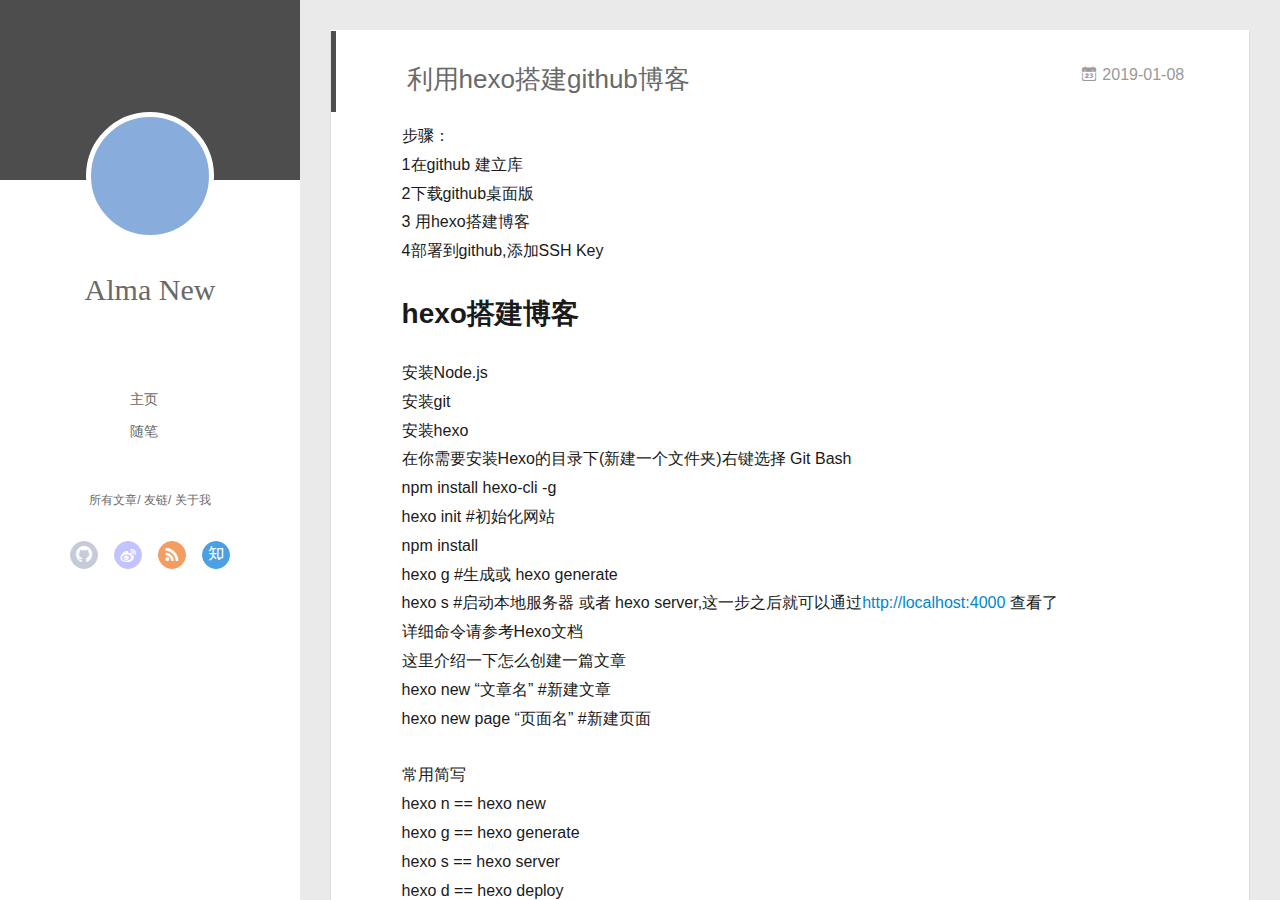
==== index.html @ 82e069ad "Site updated: 2019-01-08 21:30:39" ====
<!DOCTYPE html>
<html>
<head><meta name="generator" content="Hexo 3.8.0">
  <meta charset="utf-8">
  
  <meta name="renderer" content="webkit">
  <meta http-equiv="X-UA-Compatible" content="IE=edge">
  <link rel="dns-prefetch" href="http://yoursite.com">
  <title>Hexo</title>
  <meta name="viewport" content="width=device-width, initial-scale=1, maximum-scale=1">
  <meta property="og:type" content="website">
<meta property="og:title" content="Hexo">
<meta property="og:url" content="http://yoursite.com/index.html">
<meta property="og:site_name" content="Hexo">
<meta property="og:locale" content="default">
<meta name="twitter:card" content="summary">
<meta name="twitter:title" content="Hexo">
  
    <link rel="alternative" href="/atom.xml" title="Hexo" type="application/atom+xml">
  
  
    <link rel="icon" href="/favicon.png">
  
  <link rel="stylesheet" type="text/css" href="/./main.0cf68a.css">
  <style type="text/css">
  
    #container.show {
      background: linear-gradient(200deg,#a0cfe4,#e8c37e);
    }
  </style>
  

  

</head>
</html>
<body>
  <div id="container" q-class="show:isCtnShow">
    <canvas id="anm-canvas" class="anm-canvas"></canvas>
    <div class="left-col" q-class="show:isShow">
      
<div class="overlay" style="background: #4d4d4d"></div>
<div class="intrude-less">
	<header id="header" class="inner">
		<a href="/" class="profilepic">
			<img src="" class="js-avatar">
		</a>
		<hgroup>
		  <h1 class="header-author"><a href="/">Alma New</a></h1>
		</hgroup>
		

		<nav class="header-menu">
			<ul>
			
				<li><a href="/">主页</a></li>
	        
				<li><a href="/tags/随笔/">随笔</a></li>
	        
			</ul>
		</nav>
		<nav class="header-smart-menu">
    		
    			
    			<a q-on="click: openSlider(e, 'innerArchive')" href="javascript:void(0)">所有文章</a>
    			
            
    			
    			<a q-on="click: openSlider(e, 'friends')" href="javascript:void(0)">友链</a>
    			
            
    			
    			<a q-on="click: openSlider(e, 'aboutme')" href="javascript:void(0)">关于我</a>
    			
            
		</nav>
		<nav class="header-nav">
			<div class="social">
				
					<a class="github" target="_blank" href="#" title="github"><i class="icon-github"></i></a>
		        
					<a class="weibo" target="_blank" href="#" title="weibo"><i class="icon-weibo"></i></a>
		        
					<a class="rss" target="_blank" href="#" title="rss"><i class="icon-rss"></i></a>
		        
					<a class="zhihu" target="_blank" href="#" title="zhihu"><i class="icon-zhihu"></i></a>
		        
			</div>
		</nav>
	</header>		
</div>

    </div>
    <div class="mid-col" q-class="show:isShow,hide:isShow|isFalse">
      
<nav id="mobile-nav">
  	<div class="overlay js-overlay" style="background: #4d4d4d"></div>
	<div class="btnctn js-mobile-btnctn">
  		<div class="slider-trigger list" q-on="click: openSlider(e)"><i class="icon icon-sort"></i></div>
	</div>
	<div class="intrude-less">
		<header id="header" class="inner">
			<div class="profilepic">
				<img src="" class="js-avatar">
			</div>
			<hgroup>
			  <h1 class="header-author js-header-author">Alma New</h1>
			</hgroup>
			
			
			
				
			
				
			
			
			
			<nav class="header-nav">
				<div class="social">
					
						<a class="github" target="_blank" href="#" title="github"><i class="icon-github"></i></a>
			        
						<a class="weibo" target="_blank" href="#" title="weibo"><i class="icon-weibo"></i></a>
			        
						<a class="rss" target="_blank" href="#" title="rss"><i class="icon-rss"></i></a>
			        
						<a class="zhihu" target="_blank" href="#" title="zhihu"><i class="icon-zhihu"></i></a>
			        
				</div>
			</nav>

			<nav class="header-menu js-header-menu">
				<ul style="width: 50%">
				
				
					<li style="width: 50%"><a href="/">主页</a></li>
		        
					<li style="width: 50%"><a href="/tags/随笔/">随笔</a></li>
		        
				</ul>
			</nav>
		</header>				
	</div>
	<div class="mobile-mask" style="display:none" q-show="isShow"></div>
</nav>

      <div id="wrapper" class="body-wrap">
        <div class="menu-l">
          <div class="canvas-wrap">
            <canvas data-colors="#eaeaea" data-sectionHeight="100" data-contentId="js-content" id="myCanvas1" class="anm-canvas"></canvas>
          </div>
          <div id="js-content" class="content-ll">
            
  
    <article id="post-利用hexo搭建github博客" class="article article-type-post  article-index" itemscope="" itemprop="blogPost">
  <div class="article-inner">
    
      <header class="article-header">
        
  
    <h1 itemprop="name">
      <a class="article-title" href="/2019/01/08/利用hexo搭建github博客/">利用hexo搭建github博客</a>
    </h1>
  

        
        <a href="/2019/01/08/利用hexo搭建github博客/" class="archive-article-date">
  	<time datetime="2019-01-08T13:13:15.825Z" itemprop="datePublished"><i class="icon-calendar icon"></i>2019-01-08</time>
</a>
        
      </header>
    
    <div class="article-entry" itemprop="articleBody">
      
        <p>步骤：<br>1在github 建立库<br>2下载github桌面版<br>3 用hexo搭建博客<br>4部署到github,添加SSH Key</p>
<h1 id="hexo搭建博客"><a href="#hexo搭建博客" class="headerlink" title="hexo搭建博客"></a>hexo搭建博客</h1><p>安装Node.js<br>安装git<br>安装hexo<br>    在你需要安装Hexo的目录下(新建一个文件夹)右键选择 Git Bash<br>    npm install hexo-cli -g<br>     hexo init #初始化网站<br>     npm install<br>    hexo g #生成或 hexo generate<br>   hexo s #启动本地服务器 或者 hexo server,这一步之后就可以通过<a href="http://localhost:4000" target="_blank" rel="noopener">http://localhost:4000</a>  查看了<br>   详细命令请参考Hexo文档<br>   这里介绍一下怎么创建一篇文章<br>   hexo new “文章名” #新建文章<br>   hexo new page “页面名” #新建页面   </p>
<p>  常用简写<br>  hexo n == hexo new<br>  hexo g == hexo generate<br>  hexo s == hexo server<br>  hexo d == hexo deploy<br>  新建一篇文章后就可以预览了,在hexo new之后执行一次生成hexo g再执行hexo s启动本地服务器,如果之前还在hexo s 按Ctrl + C 结束.</p>
<h1 id="遇到的问题"><a href="#遇到的问题" class="headerlink" title="遇到的问题"></a>遇到的问题</h1><p>设置完毕，4000端口无法打开，查看PID也没有被占用，这里花了一部分时间去搞定：安装git的时候安装路径有中文名，卸载重新安装到无中文文件夹，重新执行hexo init 就OK了。</p>
<h1 id="参考资料"><a href="#参考资料" class="headerlink" title="参考资料"></a>参考资料</h1><p>1<a href="https://www.cnblogs.com/jackyroc/p/7681938.html" target="_blank" rel="noopener">我是如何利用Github Pages搭建起我的博客，细数一路的坑</a><br>2<a href="https://www.cnblogs.com/fengxiongZz/p/7707219.html" target="_blank" rel="noopener">使用Hexo+Github一步步搭建属于自己的博客（基础）</a><br>3<a href="https://blog.csdn.net/meimeilive/article/details/80076394" target="_blank" rel="noopener">Git /.ssh: No such file or directory</a></p>

      

      
    </div>
    <div class="article-info article-info-index">
      
      
      

      
        <p class="article-more-link">
          <a class="article-more-a" href="/2019/01/08/利用hexo搭建github博客/">展开全文 >></a>
        </p>
      

      
      <div class="clearfix"></div>
    </div>
  </div>
</article>

<aside class="wrap-side-operation">
    <div class="mod-side-operation">
        
        <div class="jump-container" id="js-jump-container" style="display:none;">
            <a href="javascript:void(0)" class="mod-side-operation__jump-to-top">
                <i class="icon-font icon-back"></i>
            </a>
            <div id="js-jump-plan-container" class="jump-plan-container" style="top: -11px;">
                <i class="icon-font icon-plane jump-plane"></i>
            </div>
        </div>
        
        
    </div>
</aside>




  
    <article id="post-hello-world" class="article article-type-post  article-index" itemscope="" itemprop="blogPost">
  <div class="article-inner">
    
      <header class="article-header">
        
  
    <h1 itemprop="name">
      <a class="article-title" href="/2019/01/06/hello-world/">Hello World</a>
    </h1>
  

        
        <a href="/2019/01/06/hello-world/" class="archive-article-date">
  	<time datetime="2019-01-05T18:03:07.087Z" itemprop="datePublished"><i class="icon-calendar icon"></i>2019-01-06</time>
</a>
        
      </header>
    
    <div class="article-entry" itemprop="articleBody">
      
        <p>Welcome to <a href="https://hexo.io/" target="_blank" rel="noopener">Hexo</a>! This is your very first post. Check <a href="https://hexo.io/docs/" target="_blank" rel="noopener">documentation</a> for more info. If you get any problems when using Hexo, you can find the answer in <a href="https://hexo.io/docs/troubleshooting.html" target="_blank" rel="noopener">troubleshooting</a> or you can ask me on <a href="https://github.com/hexojs/hexo/issues" target="_blank" rel="noopener">GitHub</a>.</p>
<h2 id="Quick-Start"><a href="#Quick-Start" class="headerlink" title="Quick Start"></a>Quick Start</h2><h3 id="Create-a-new-post"><a href="#Create-a-new-post" class="headerlink" title="Create a new post"></a>Create a new post</h3><figure class="highlight bash"><table><tr><td class="gutter"><pre><span class="line">1</span><br></pre></td><td class="code"><pre><span class="line">$ hexo new <span class="string">"My New Post"</span></span><br></pre></td></tr></table></figure>
<p>More info: <a href="https://hexo.io/docs/writing.html" target="_blank" rel="noopener">Writing</a></p>
<h3 id="Run-server"><a href="#Run-server" class="headerlink" title="Run server"></a>Run server</h3><figure class="highlight bash"><table><tr><td class="gutter"><pre><span class="line">1</span><br></pre></td><td class="code"><pre><span class="line">$ hexo server</span><br></pre></td></tr></table></figure>
<p>More info: <a href="https://hexo.io/docs/server.html" target="_blank" rel="noopener">Server</a></p>
<h3 id="Generate-static-files"><a href="#Generate-static-files" class="headerlink" title="Generate static files"></a>Generate static files</h3><figure class="highlight bash"><table><tr><td class="gutter"><pre><span class="line">1</span><br></pre></td><td class="code"><pre><span class="line">$ hexo generate</span><br></pre></td></tr></table></figure>
<p>More info: <a href="https://hexo.io/docs/generating.html" target="_blank" rel="noopener">Generating</a></p>
<h3 id="Deploy-to-remote-sites"><a href="#Deploy-to-remote-sites" class="headerlink" title="Deploy to remote sites"></a>Deploy to remote sites</h3><figure class="highlight bash"><table><tr><td class="gutter"><pre><span class="line">1</span><br></pre></td><td class="code"><pre><span class="line">$ hexo deploy</span><br></pre></td></tr></table></figure>
<p>More info: <a href="https://hexo.io/docs/deployment.html" target="_blank" rel="noopener">Deployment</a></p>

      

      
    </div>
    <div class="article-info article-info-index">
      
      
      

      
        <p class="article-more-link">
          <a class="article-more-a" href="/2019/01/06/hello-world/">展开全文 >></a>
        </p>
      

      
      <div class="clearfix"></div>
    </div>
  </div>
</article>

<aside class="wrap-side-operation">
    <div class="mod-side-operation">
        
        <div class="jump-container" id="js-jump-container" style="display:none;">
            <a href="javascript:void(0)" class="mod-side-operation__jump-to-top">
                <i class="icon-font icon-back"></i>
            </a>
            <div id="js-jump-plan-container" class="jump-plan-container" style="top: -11px;">
                <i class="icon-font icon-plane jump-plane"></i>
            </div>
        </div>
        
        
    </div>
</aside>




  
  


          </div>
        </div>
      </div>
      <footer id="footer">
  <div class="outer">
    <div id="footer-info">
    	<div class="footer-left">
    		&copy; 2019 Alma New
    	</div>
      	<div class="footer-right">
      		<a href="http://hexo.io/" target="_blank">Hexo</a>  Theme <a href="https://github.com/litten/hexo-theme-yilia" target="_blank">Yilia</a> by Litten
      	</div>
    </div>
  </div>
</footer>
    </div>
    <script>
	var yiliaConfig = {
		mathjax: false,
		isHome: true,
		isPost: false,
		isArchive: false,
		isTag: false,
		isCategory: false,
		open_in_new: false,
		toc_hide_index: true,
		root: "/",
		innerArchive: true,
		showTags: false
	}
</script>

<script>!function(t){function n(e){if(r[e])return r[e].exports;var i=r[e]={exports:{},id:e,loaded:!1};return t[e].call(i.exports,i,i.exports,n),i.loaded=!0,i.exports}var r={};n.m=t,n.c=r,n.p="./",n(0)}([function(t,n,r){r(195),t.exports=r(191)},function(t,n,r){var e=r(3),i=r(52),o=r(27),u=r(28),c=r(53),f="prototype",a=function(t,n,r){var s,l,h,v,p=t&a.F,d=t&a.G,y=t&a.S,g=t&a.P,b=t&a.B,m=d?e:y?e[n]||(e[n]={}):(e[n]||{})[f],x=d?i:i[n]||(i[n]={}),w=x[f]||(x[f]={});d&&(r=n);for(s in r)l=!p&&m&&void 0!==m[s],h=(l?m:r)[s],v=b&&l?c(h,e):g&&"function"==typeof h?c(Function.call,h):h,m&&u(m,s,h,t&a.U),x[s]!=h&&o(x,s,v),g&&w[s]!=h&&(w[s]=h)};e.core=i,a.F=1,a.G=2,a.S=4,a.P=8,a.B=16,a.W=32,a.U=64,a.R=128,t.exports=a},function(t,n,r){var e=r(6);t.exports=function(t){if(!e(t))throw TypeError(t+" is not an object!");return t}},function(t,n){var r=t.exports="undefined"!=typeof window&&window.Math==Math?window:"undefined"!=typeof self&&self.Math==Math?self:Function("return this")();"number"==typeof __g&&(__g=r)},function(t,n){t.exports=function(t){try{return!!t()}catch(t){return!0}}},function(t,n){var r=t.exports="undefined"!=typeof window&&window.Math==Math?window:"undefined"!=typeof self&&self.Math==Math?self:Function("return this")();"number"==typeof __g&&(__g=r)},function(t,n){t.exports=function(t){return"object"==typeof t?null!==t:"function"==typeof t}},function(t,n,r){var e=r(126)("wks"),i=r(76),o=r(3).Symbol,u="function"==typeof o;(t.exports=function(t){return e[t]||(e[t]=u&&o[t]||(u?o:i)("Symbol."+t))}).store=e},function(t,n){var r={}.hasOwnProperty;t.exports=function(t,n){return r.call(t,n)}},function(t,n,r){var e=r(94),i=r(33);t.exports=function(t){return e(i(t))}},function(t,n,r){t.exports=!r(4)(function(){return 7!=Object.defineProperty({},"a",{get:function(){return 7}}).a})},function(t,n,r){var e=r(2),i=r(167),o=r(50),u=Object.defineProperty;n.f=r(10)?Object.defineProperty:function(t,n,r){if(e(t),n=o(n,!0),e(r),i)try{return u(t,n,r)}catch(t){}if("get"in r||"set"in r)throw TypeError("Accessors not supported!");return"value"in r&&(t[n]=r.value),t}},function(t,n,r){t.exports=!r(18)(function(){return 7!=Object.defineProperty({},"a",{get:function(){return 7}}).a})},function(t,n,r){var e=r(14),i=r(22);t.exports=r(12)?function(t,n,r){return e.f(t,n,i(1,r))}:function(t,n,r){return t[n]=r,t}},function(t,n,r){var e=r(20),i=r(58),o=r(42),u=Object.defineProperty;n.f=r(12)?Object.defineProperty:function(t,n,r){if(e(t),n=o(n,!0),e(r),i)try{return u(t,n,r)}catch(t){}if("get"in r||"set"in r)throw TypeError("Accessors not supported!");return"value"in r&&(t[n]=r.value),t}},function(t,n,r){var e=r(40)("wks"),i=r(23),o=r(5).Symbol,u="function"==typeof o;(t.exports=function(t){return e[t]||(e[t]=u&&o[t]||(u?o:i)("Symbol."+t))}).store=e},function(t,n,r){var e=r(67),i=Math.min;t.exports=function(t){return t>0?i(e(t),9007199254740991):0}},function(t,n,r){var e=r(46);t.exports=function(t){return Object(e(t))}},function(t,n){t.exports=function(t){try{return!!t()}catch(t){return!0}}},function(t,n,r){var e=r(63),i=r(34);t.exports=Object.keys||function(t){return e(t,i)}},function(t,n,r){var e=r(21);t.exports=function(t){if(!e(t))throw TypeError(t+" is not an object!");return t}},function(t,n){t.exports=function(t){return"object"==typeof t?null!==t:"function"==typeof t}},function(t,n){t.exports=function(t,n){return{enumerable:!(1&t),configurable:!(2&t),writable:!(4&t),value:n}}},function(t,n){var r=0,e=Math.random();t.exports=function(t){return"Symbol(".concat(void 0===t?"":t,")_",(++r+e).toString(36))}},function(t,n){var r={}.hasOwnProperty;t.exports=function(t,n){return r.call(t,n)}},function(t,n){var r=t.exports={version:"2.4.0"};"number"==typeof __e&&(__e=r)},function(t,n){t.exports=function(t){if("function"!=typeof t)throw TypeError(t+" is not a function!");return t}},function(t,n,r){var e=r(11),i=r(66);t.exports=r(10)?function(t,n,r){return e.f(t,n,i(1,r))}:function(t,n,r){return t[n]=r,t}},function(t,n,r){var e=r(3),i=r(27),o=r(24),u=r(76)("src"),c="toString",f=Function[c],a=(""+f).split(c);r(52).inspectSource=function(t){return f.call(t)},(t.exports=function(t,n,r,c){var f="function"==typeof r;f&&(o(r,"name")||i(r,"name",n)),t[n]!==r&&(f&&(o(r,u)||i(r,u,t[n]?""+t[n]:a.join(String(n)))),t===e?t[n]=r:c?t[n]?t[n]=r:i(t,n,r):(delete t[n],i(t,n,r)))})(Function.prototype,c,function(){return"function"==typeof this&&this[u]||f.call(this)})},function(t,n,r){var e=r(1),i=r(4),o=r(46),u=function(t,n,r,e){var i=String(o(t)),u="<"+n;return""!==r&&(u+=" "+r+'="'+String(e).replace(/"/g,"&quot;")+'"'),u+">"+i+"</"+n+">"};t.exports=function(t,n){var r={};r[t]=n(u),e(e.P+e.F*i(function(){var n=""[t]('"');return n!==n.toLowerCase()||n.split('"').length>3}),"String",r)}},function(t,n,r){var e=r(115),i=r(46);t.exports=function(t){return e(i(t))}},function(t,n,r){var e=r(116),i=r(66),o=r(30),u=r(50),c=r(24),f=r(167),a=Object.getOwnPropertyDescriptor;n.f=r(10)?a:function(t,n){if(t=o(t),n=u(n,!0),f)try{return a(t,n)}catch(t){}if(c(t,n))return i(!e.f.call(t,n),t[n])}},function(t,n,r){var e=r(24),i=r(17),o=r(145)("IE_PROTO"),u=Object.prototype;t.exports=Object.getPrototypeOf||function(t){return t=i(t),e(t,o)?t[o]:"function"==typeof t.constructor&&t instanceof t.constructor?t.constructor.prototype:t instanceof Object?u:null}},function(t,n){t.exports=function(t){if(void 0==t)throw TypeError("Can't call method on  "+t);return t}},function(t,n){t.exports="constructor,hasOwnProperty,isPrototypeOf,propertyIsEnumerable,toLocaleString,toString,valueOf".split(",")},function(t,n){t.exports={}},function(t,n){t.exports=!0},function(t,n){n.f={}.propertyIsEnumerable},function(t,n,r){var e=r(14).f,i=r(8),o=r(15)("toStringTag");t.exports=function(t,n,r){t&&!i(t=r?t:t.prototype,o)&&e(t,o,{configurable:!0,value:n})}},function(t,n,r){var e=r(40)("keys"),i=r(23);t.exports=function(t){return e[t]||(e[t]=i(t))}},function(t,n,r){var e=r(5),i="__core-js_shared__",o=e[i]||(e[i]={});t.exports=function(t){return o[t]||(o[t]={})}},function(t,n){var r=Math.ceil,e=Math.floor;t.exports=function(t){return isNaN(t=+t)?0:(t>0?e:r)(t)}},function(t,n,r){var e=r(21);t.exports=function(t,n){if(!e(t))return t;var r,i;if(n&&"function"==typeof(r=t.toString)&&!e(i=r.call(t)))return i;if("function"==typeof(r=t.valueOf)&&!e(i=r.call(t)))return i;if(!n&&"function"==typeof(r=t.toString)&&!e(i=r.call(t)))return i;throw TypeError("Can't convert object to primitive value")}},function(t,n,r){var e=r(5),i=r(25),o=r(36),u=r(44),c=r(14).f;t.exports=function(t){var n=i.Symbol||(i.Symbol=o?{}:e.Symbol||{});"_"==t.charAt(0)||t in n||c(n,t,{value:u.f(t)})}},function(t,n,r){n.f=r(15)},function(t,n){var r={}.toString;t.exports=function(t){return r.call(t).slice(8,-1)}},function(t,n){t.exports=function(t){if(void 0==t)throw TypeError("Can't call method on  "+t);return t}},function(t,n,r){var e=r(4);t.exports=function(t,n){return!!t&&e(function(){n?t.call(null,function(){},1):t.call(null)})}},function(t,n,r){var e=r(53),i=r(115),o=r(17),u=r(16),c=r(203);t.exports=function(t,n){var r=1==t,f=2==t,a=3==t,s=4==t,l=6==t,h=5==t||l,v=n||c;return function(n,c,p){for(var d,y,g=o(n),b=i(g),m=e(c,p,3),x=u(b.length),w=0,S=r?v(n,x):f?v(n,0):void 0;x>w;w++)if((h||w in b)&&(d=b[w],y=m(d,w,g),t))if(r)S[w]=y;else if(y)switch(t){case 3:return!0;case 5:return d;case 6:return w;case 2:S.push(d)}else if(s)return!1;return l?-1:a||s?s:S}}},function(t,n,r){var e=r(1),i=r(52),o=r(4);t.exports=function(t,n){var r=(i.Object||{})[t]||Object[t],u={};u[t]=n(r),e(e.S+e.F*o(function(){r(1)}),"Object",u)}},function(t,n,r){var e=r(6);t.exports=function(t,n){if(!e(t))return t;var r,i;if(n&&"function"==typeof(r=t.toString)&&!e(i=r.call(t)))return i;if("function"==typeof(r=t.valueOf)&&!e(i=r.call(t)))return i;if(!n&&"function"==typeof(r=t.toString)&&!e(i=r.call(t)))return i;throw TypeError("Can't convert object to primitive value")}},function(t,n,r){var e=r(5),i=r(25),o=r(91),u=r(13),c="prototype",f=function(t,n,r){var a,s,l,h=t&f.F,v=t&f.G,p=t&f.S,d=t&f.P,y=t&f.B,g=t&f.W,b=v?i:i[n]||(i[n]={}),m=b[c],x=v?e:p?e[n]:(e[n]||{})[c];v&&(r=n);for(a in r)(s=!h&&x&&void 0!==x[a])&&a in b||(l=s?x[a]:r[a],b[a]=v&&"function"!=typeof x[a]?r[a]:y&&s?o(l,e):g&&x[a]==l?function(t){var n=function(n,r,e){if(this instanceof t){switch(arguments.length){case 0:return new t;case 1:return new t(n);case 2:return new t(n,r)}return new t(n,r,e)}return t.apply(this,arguments)};return n[c]=t[c],n}(l):d&&"function"==typeof l?o(Function.call,l):l,d&&((b.virtual||(b.virtual={}))[a]=l,t&f.R&&m&&!m[a]&&u(m,a,l)))};f.F=1,f.G=2,f.S=4,f.P=8,f.B=16,f.W=32,f.U=64,f.R=128,t.exports=f},function(t,n){var r=t.exports={version:"2.4.0"};"number"==typeof __e&&(__e=r)},function(t,n,r){var e=r(26);t.exports=function(t,n,r){if(e(t),void 0===n)return t;switch(r){case 1:return function(r){return t.call(n,r)};case 2:return function(r,e){return t.call(n,r,e)};case 3:return function(r,e,i){return t.call(n,r,e,i)}}return function(){return t.apply(n,arguments)}}},function(t,n,r){var e=r(183),i=r(1),o=r(126)("metadata"),u=o.store||(o.store=new(r(186))),c=function(t,n,r){var i=u.get(t);if(!i){if(!r)return;u.set(t,i=new e)}var o=i.get(n);if(!o){if(!r)return;i.set(n,o=new e)}return o},f=function(t,n,r){var e=c(n,r,!1);return void 0!==e&&e.has(t)},a=function(t,n,r){var e=c(n,r,!1);return void 0===e?void 0:e.get(t)},s=function(t,n,r,e){c(r,e,!0).set(t,n)},l=function(t,n){var r=c(t,n,!1),e=[];return r&&r.forEach(function(t,n){e.push(n)}),e},h=function(t){return void 0===t||"symbol"==typeof t?t:String(t)},v=function(t){i(i.S,"Reflect",t)};t.exports={store:u,map:c,has:f,get:a,set:s,keys:l,key:h,exp:v}},function(t,n,r){"use strict";if(r(10)){var e=r(69),i=r(3),o=r(4),u=r(1),c=r(127),f=r(152),a=r(53),s=r(68),l=r(66),h=r(27),v=r(73),p=r(67),d=r(16),y=r(75),g=r(50),b=r(24),m=r(180),x=r(114),w=r(6),S=r(17),_=r(137),O=r(70),E=r(32),P=r(71).f,j=r(154),F=r(76),M=r(7),A=r(48),N=r(117),T=r(146),I=r(155),k=r(80),L=r(123),R=r(74),C=r(130),D=r(160),U=r(11),W=r(31),G=U.f,B=W.f,V=i.RangeError,z=i.TypeError,q=i.Uint8Array,K="ArrayBuffer",J="Shared"+K,Y="BYTES_PER_ELEMENT",H="prototype",$=Array[H],X=f.ArrayBuffer,Q=f.DataView,Z=A(0),tt=A(2),nt=A(3),rt=A(4),et=A(5),it=A(6),ot=N(!0),ut=N(!1),ct=I.values,ft=I.keys,at=I.entries,st=$.lastIndexOf,lt=$.reduce,ht=$.reduceRight,vt=$.join,pt=$.sort,dt=$.slice,yt=$.toString,gt=$.toLocaleString,bt=M("iterator"),mt=M("toStringTag"),xt=F("typed_constructor"),wt=F("def_constructor"),St=c.CONSTR,_t=c.TYPED,Ot=c.VIEW,Et="Wrong length!",Pt=A(1,function(t,n){return Tt(T(t,t[wt]),n)}),jt=o(function(){return 1===new q(new Uint16Array([1]).buffer)[0]}),Ft=!!q&&!!q[H].set&&o(function(){new q(1).set({})}),Mt=function(t,n){if(void 0===t)throw z(Et);var r=+t,e=d(t);if(n&&!m(r,e))throw V(Et);return e},At=function(t,n){var r=p(t);if(r<0||r%n)throw V("Wrong offset!");return r},Nt=function(t){if(w(t)&&_t in t)return t;throw z(t+" is not a typed array!")},Tt=function(t,n){if(!(w(t)&&xt in t))throw z("It is not a typed array constructor!");return new t(n)},It=function(t,n){return kt(T(t,t[wt]),n)},kt=function(t,n){for(var r=0,e=n.length,i=Tt(t,e);e>r;)i[r]=n[r++];return i},Lt=function(t,n,r){G(t,n,{get:function(){return this._d[r]}})},Rt=function(t){var n,r,e,i,o,u,c=S(t),f=arguments.length,s=f>1?arguments[1]:void 0,l=void 0!==s,h=j(c);if(void 0!=h&&!_(h)){for(u=h.call(c),e=[],n=0;!(o=u.next()).done;n++)e.push(o.value);c=e}for(l&&f>2&&(s=a(s,arguments[2],2)),n=0,r=d(c.length),i=Tt(this,r);r>n;n++)i[n]=l?s(c[n],n):c[n];return i},Ct=function(){for(var t=0,n=arguments.length,r=Tt(this,n);n>t;)r[t]=arguments[t++];return r},Dt=!!q&&o(function(){gt.call(new q(1))}),Ut=function(){return gt.apply(Dt?dt.call(Nt(this)):Nt(this),arguments)},Wt={copyWithin:function(t,n){return D.call(Nt(this),t,n,arguments.length>2?arguments[2]:void 0)},every:function(t){return rt(Nt(this),t,arguments.length>1?arguments[1]:void 0)},fill:function(t){return C.apply(Nt(this),arguments)},filter:function(t){return It(this,tt(Nt(this),t,arguments.length>1?arguments[1]:void 0))},find:function(t){return et(Nt(this),t,arguments.length>1?arguments[1]:void 0)},findIndex:function(t){return it(Nt(this),t,arguments.length>1?arguments[1]:void 0)},forEach:function(t){Z(Nt(this),t,arguments.length>1?arguments[1]:void 0)},indexOf:function(t){return ut(Nt(this),t,arguments.length>1?arguments[1]:void 0)},includes:function(t){return ot(Nt(this),t,arguments.length>1?arguments[1]:void 0)},join:function(t){return vt.apply(Nt(this),arguments)},lastIndexOf:function(t){return st.apply(Nt(this),arguments)},map:function(t){return Pt(Nt(this),t,arguments.length>1?arguments[1]:void 0)},reduce:function(t){return lt.apply(Nt(this),arguments)},reduceRight:function(t){return ht.apply(Nt(this),arguments)},reverse:function(){for(var t,n=this,r=Nt(n).length,e=Math.floor(r/2),i=0;i<e;)t=n[i],n[i++]=n[--r],n[r]=t;return n},some:function(t){return nt(Nt(this),t,arguments.length>1?arguments[1]:void 0)},sort:function(t){return pt.call(Nt(this),t)},subarray:function(t,n){var r=Nt(this),e=r.length,i=y(t,e);return new(T(r,r[wt]))(r.buffer,r.byteOffset+i*r.BYTES_PER_ELEMENT,d((void 0===n?e:y(n,e))-i))}},Gt=function(t,n){return It(this,dt.call(Nt(this),t,n))},Bt=function(t){Nt(this);var n=At(arguments[1],1),r=this.length,e=S(t),i=d(e.length),o=0;if(i+n>r)throw V(Et);for(;o<i;)this[n+o]=e[o++]},Vt={entries:function(){return at.call(Nt(this))},keys:function(){return ft.call(Nt(this))},values:function(){return ct.call(Nt(this))}},zt=function(t,n){return w(t)&&t[_t]&&"symbol"!=typeof n&&n in t&&String(+n)==String(n)},qt=function(t,n){return zt(t,n=g(n,!0))?l(2,t[n]):B(t,n)},Kt=function(t,n,r){return!(zt(t,n=g(n,!0))&&w(r)&&b(r,"value"))||b(r,"get")||b(r,"set")||r.configurable||b(r,"writable")&&!r.writable||b(r,"enumerable")&&!r.enumerable?G(t,n,r):(t[n]=r.value,t)};St||(W.f=qt,U.f=Kt),u(u.S+u.F*!St,"Object",{getOwnPropertyDescriptor:qt,defineProperty:Kt}),o(function(){yt.call({})})&&(yt=gt=function(){return vt.call(this)});var Jt=v({},Wt);v(Jt,Vt),h(Jt,bt,Vt.values),v(Jt,{slice:Gt,set:Bt,constructor:function(){},toString:yt,toLocaleString:Ut}),Lt(Jt,"buffer","b"),Lt(Jt,"byteOffset","o"),Lt(Jt,"byteLength","l"),Lt(Jt,"length","e"),G(Jt,mt,{get:function(){return this[_t]}}),t.exports=function(t,n,r,f){f=!!f;var a=t+(f?"Clamped":"")+"Array",l="Uint8Array"!=a,v="get"+t,p="set"+t,y=i[a],g=y||{},b=y&&E(y),m=!y||!c.ABV,S={},_=y&&y[H],j=function(t,r){var e=t._d;return e.v[v](r*n+e.o,jt)},F=function(t,r,e){var i=t._d;f&&(e=(e=Math.round(e))<0?0:e>255?255:255&e),i.v[p](r*n+i.o,e,jt)},M=function(t,n){G(t,n,{get:function(){return j(this,n)},set:function(t){return F(this,n,t)},enumerable:!0})};m?(y=r(function(t,r,e,i){s(t,y,a,"_d");var o,u,c,f,l=0,v=0;if(w(r)){if(!(r instanceof X||(f=x(r))==K||f==J))return _t in r?kt(y,r):Rt.call(y,r);o=r,v=At(e,n);var p=r.byteLength;if(void 0===i){if(p%n)throw V(Et);if((u=p-v)<0)throw V(Et)}else if((u=d(i)*n)+v>p)throw V(Et);c=u/n}else c=Mt(r,!0),u=c*n,o=new X(u);for(h(t,"_d",{b:o,o:v,l:u,e:c,v:new Q(o)});l<c;)M(t,l++)}),_=y[H]=O(Jt),h(_,"constructor",y)):L(function(t){new y(null),new y(t)},!0)||(y=r(function(t,r,e,i){s(t,y,a);var o;return w(r)?r instanceof X||(o=x(r))==K||o==J?void 0!==i?new g(r,At(e,n),i):void 0!==e?new g(r,At(e,n)):new g(r):_t in r?kt(y,r):Rt.call(y,r):new g(Mt(r,l))}),Z(b!==Function.prototype?P(g).concat(P(b)):P(g),function(t){t in y||h(y,t,g[t])}),y[H]=_,e||(_.constructor=y));var A=_[bt],N=!!A&&("values"==A.name||void 0==A.name),T=Vt.values;h(y,xt,!0),h(_,_t,a),h(_,Ot,!0),h(_,wt,y),(f?new y(1)[mt]==a:mt in _)||G(_,mt,{get:function(){return a}}),S[a]=y,u(u.G+u.W+u.F*(y!=g),S),u(u.S,a,{BYTES_PER_ELEMENT:n,from:Rt,of:Ct}),Y in _||h(_,Y,n),u(u.P,a,Wt),R(a),u(u.P+u.F*Ft,a,{set:Bt}),u(u.P+u.F*!N,a,Vt),u(u.P+u.F*(_.toString!=yt),a,{toString:yt}),u(u.P+u.F*o(function(){new y(1).slice()}),a,{slice:Gt}),u(u.P+u.F*(o(function(){return[1,2].toLocaleString()!=new y([1,2]).toLocaleString()})||!o(function(){_.toLocaleString.call([1,2])})),a,{toLocaleString:Ut}),k[a]=N?A:T,e||N||h(_,bt,T)}}else t.exports=function(){}},function(t,n){var r={}.toString;t.exports=function(t){return r.call(t).slice(8,-1)}},function(t,n,r){var e=r(21),i=r(5).document,o=e(i)&&e(i.createElement);t.exports=function(t){return o?i.createElement(t):{}}},function(t,n,r){t.exports=!r(12)&&!r(18)(function(){return 7!=Object.defineProperty(r(57)("div"),"a",{get:function(){return 7}}).a})},function(t,n,r){"use strict";var e=r(36),i=r(51),o=r(64),u=r(13),c=r(8),f=r(35),a=r(96),s=r(38),l=r(103),h=r(15)("iterator"),v=!([].keys&&"next"in[].keys()),p="keys",d="values",y=function(){return this};t.exports=function(t,n,r,g,b,m,x){a(r,n,g);var w,S,_,O=function(t){if(!v&&t in F)return F[t];switch(t){case p:case d:return function(){return new r(this,t)}}return function(){return new r(this,t)}},E=n+" Iterator",P=b==d,j=!1,F=t.prototype,M=F[h]||F["@@iterator"]||b&&F[b],A=M||O(b),N=b?P?O("entries"):A:void 0,T="Array"==n?F.entries||M:M;if(T&&(_=l(T.call(new t)))!==Object.prototype&&(s(_,E,!0),e||c(_,h)||u(_,h,y)),P&&M&&M.name!==d&&(j=!0,A=function(){return M.call(this)}),e&&!x||!v&&!j&&F[h]||u(F,h,A),f[n]=A,f[E]=y,b)if(w={values:P?A:O(d),keys:m?A:O(p),entries:N},x)for(S in w)S in F||o(F,S,w[S]);else i(i.P+i.F*(v||j),n,w);return w}},function(t,n,r){var e=r(20),i=r(100),o=r(34),u=r(39)("IE_PROTO"),c=function(){},f="prototype",a=function(){var t,n=r(57)("iframe"),e=o.length;for(n.style.display="none",r(93).appendChild(n),n.src="javascript:",t=n.contentWindow.document,t.open(),t.write("<script>document.F=Object<\/script>"),t.close(),a=t.F;e--;)delete a[f][o[e]];return a()};t.exports=Object.create||function(t,n){var r;return null!==t?(c[f]=e(t),r=new c,c[f]=null,r[u]=t):r=a(),void 0===n?r:i(r,n)}},function(t,n,r){var e=r(63),i=r(34).concat("length","prototype");n.f=Object.getOwnPropertyNames||function(t){return e(t,i)}},function(t,n){n.f=Object.getOwnPropertySymbols},function(t,n,r){var e=r(8),i=r(9),o=r(90)(!1),u=r(39)("IE_PROTO");t.exports=function(t,n){var r,c=i(t),f=0,a=[];for(r in c)r!=u&&e(c,r)&&a.push(r);for(;n.length>f;)e(c,r=n[f++])&&(~o(a,r)||a.push(r));return a}},function(t,n,r){t.exports=r(13)},function(t,n,r){var e=r(76)("meta"),i=r(6),o=r(24),u=r(11).f,c=0,f=Object.isExtensible||function(){return!0},a=!r(4)(function(){return f(Object.preventExtensions({}))}),s=function(t){u(t,e,{value:{i:"O"+ ++c,w:{}}})},l=function(t,n){if(!i(t))return"symbol"==typeof t?t:("string"==typeof t?"S":"P")+t;if(!o(t,e)){if(!f(t))return"F";if(!n)return"E";s(t)}return t[e].i},h=function(t,n){if(!o(t,e)){if(!f(t))return!0;if(!n)return!1;s(t)}return t[e].w},v=function(t){return a&&p.NEED&&f(t)&&!o(t,e)&&s(t),t},p=t.exports={KEY:e,NEED:!1,fastKey:l,getWeak:h,onFreeze:v}},function(t,n){t.exports=function(t,n){return{enumerable:!(1&t),configurable:!(2&t),writable:!(4&t),value:n}}},function(t,n){var r=Math.ceil,e=Math.floor;t.exports=function(t){return isNaN(t=+t)?0:(t>0?e:r)(t)}},function(t,n){t.exports=function(t,n,r,e){if(!(t instanceof n)||void 0!==e&&e in t)throw TypeError(r+": incorrect invocation!");return t}},function(t,n){t.exports=!1},function(t,n,r){var e=r(2),i=r(173),o=r(133),u=r(145)("IE_PROTO"),c=function(){},f="prototype",a=function(){var t,n=r(132)("iframe"),e=o.length;for(n.style.display="none",r(135).appendChild(n),n.src="javascript:",t=n.contentWindow.document,t.open(),t.write("<script>document.F=Object<\/script>"),t.close(),a=t.F;e--;)delete a[f][o[e]];return a()};t.exports=Object.create||function(t,n){var r;return null!==t?(c[f]=e(t),r=new c,c[f]=null,r[u]=t):r=a(),void 0===n?r:i(r,n)}},function(t,n,r){var e=r(175),i=r(133).concat("length","prototype");n.f=Object.getOwnPropertyNames||function(t){return e(t,i)}},function(t,n,r){var e=r(175),i=r(133);t.exports=Object.keys||function(t){return e(t,i)}},function(t,n,r){var e=r(28);t.exports=function(t,n,r){for(var i in n)e(t,i,n[i],r);return t}},function(t,n,r){"use strict";var e=r(3),i=r(11),o=r(10),u=r(7)("species");t.exports=function(t){var n=e[t];o&&n&&!n[u]&&i.f(n,u,{configurable:!0,get:function(){return this}})}},function(t,n,r){var e=r(67),i=Math.max,o=Math.min;t.exports=function(t,n){return t=e(t),t<0?i(t+n,0):o(t,n)}},function(t,n){var r=0,e=Math.random();t.exports=function(t){return"Symbol(".concat(void 0===t?"":t,")_",(++r+e).toString(36))}},function(t,n,r){var e=r(33);t.exports=function(t){return Object(e(t))}},function(t,n,r){var e=r(7)("unscopables"),i=Array.prototype;void 0==i[e]&&r(27)(i,e,{}),t.exports=function(t){i[e][t]=!0}},function(t,n,r){var e=r(53),i=r(169),o=r(137),u=r(2),c=r(16),f=r(154),a={},s={},n=t.exports=function(t,n,r,l,h){var v,p,d,y,g=h?function(){return t}:f(t),b=e(r,l,n?2:1),m=0;if("function"!=typeof g)throw TypeError(t+" is not iterable!");if(o(g)){for(v=c(t.length);v>m;m++)if((y=n?b(u(p=t[m])[0],p[1]):b(t[m]))===a||y===s)return y}else for(d=g.call(t);!(p=d.next()).done;)if((y=i(d,b,p.value,n))===a||y===s)return y};n.BREAK=a,n.RETURN=s},function(t,n){t.exports={}},function(t,n,r){var e=r(11).f,i=r(24),o=r(7)("toStringTag");t.exports=function(t,n,r){t&&!i(t=r?t:t.prototype,o)&&e(t,o,{configurable:!0,value:n})}},function(t,n,r){var e=r(1),i=r(46),o=r(4),u=r(150),c="["+u+"]",f="​",a=RegExp("^"+c+c+"*"),s=RegExp(c+c+"*$"),l=function(t,n,r){var i={},c=o(function(){return!!u[t]()||f[t]()!=f}),a=i[t]=c?n(h):u[t];r&&(i[r]=a),e(e.P+e.F*c,"String",i)},h=l.trim=function(t,n){return t=String(i(t)),1&n&&(t=t.replace(a,"")),2&n&&(t=t.replace(s,"")),t};t.exports=l},function(t,n,r){t.exports={default:r(86),__esModule:!0}},function(t,n,r){t.exports={default:r(87),__esModule:!0}},function(t,n,r){"use strict";function e(t){return t&&t.__esModule?t:{default:t}}n.__esModule=!0;var i=r(84),o=e(i),u=r(83),c=e(u),f="function"==typeof c.default&&"symbol"==typeof o.default?function(t){return typeof t}:function(t){return t&&"function"==typeof c.default&&t.constructor===c.default&&t!==c.default.prototype?"symbol":typeof t};n.default="function"==typeof c.default&&"symbol"===f(o.default)?function(t){return void 0===t?"undefined":f(t)}:function(t){return t&&"function"==typeof c.default&&t.constructor===c.default&&t!==c.default.prototype?"symbol":void 0===t?"undefined":f(t)}},function(t,n,r){r(110),r(108),r(111),r(112),t.exports=r(25).Symbol},function(t,n,r){r(109),r(113),t.exports=r(44).f("iterator")},function(t,n){t.exports=function(t){if("function"!=typeof t)throw TypeError(t+" is not a function!");return t}},function(t,n){t.exports=function(){}},function(t,n,r){var e=r(9),i=r(106),o=r(105);t.exports=function(t){return function(n,r,u){var c,f=e(n),a=i(f.length),s=o(u,a);if(t&&r!=r){for(;a>s;)if((c=f[s++])!=c)return!0}else for(;a>s;s++)if((t||s in f)&&f[s]===r)return t||s||0;return!t&&-1}}},function(t,n,r){var e=r(88);t.exports=function(t,n,r){if(e(t),void 0===n)return t;switch(r){case 1:return function(r){return t.call(n,r)};case 2:return function(r,e){return t.call(n,r,e)};case 3:return function(r,e,i){return t.call(n,r,e,i)}}return function(){return t.apply(n,arguments)}}},function(t,n,r){var e=r(19),i=r(62),o=r(37);t.exports=function(t){var n=e(t),r=i.f;if(r)for(var u,c=r(t),f=o.f,a=0;c.length>a;)f.call(t,u=c[a++])&&n.push(u);return n}},function(t,n,r){t.exports=r(5).document&&document.documentElement},function(t,n,r){var e=r(56);t.exports=Object("z").propertyIsEnumerable(0)?Object:function(t){return"String"==e(t)?t.split(""):Object(t)}},function(t,n,r){var e=r(56);t.exports=Array.isArray||function(t){return"Array"==e(t)}},function(t,n,r){"use strict";var e=r(60),i=r(22),o=r(38),u={};r(13)(u,r(15)("iterator"),function(){return this}),t.exports=function(t,n,r){t.prototype=e(u,{next:i(1,r)}),o(t,n+" Iterator")}},function(t,n){t.exports=function(t,n){return{value:n,done:!!t}}},function(t,n,r){var e=r(19),i=r(9);t.exports=function(t,n){for(var r,o=i(t),u=e(o),c=u.length,f=0;c>f;)if(o[r=u[f++]]===n)return r}},function(t,n,r){var e=r(23)("meta"),i=r(21),o=r(8),u=r(14).f,c=0,f=Object.isExtensible||function(){return!0},a=!r(18)(function(){return f(Object.preventExtensions({}))}),s=function(t){u(t,e,{value:{i:"O"+ ++c,w:{}}})},l=function(t,n){if(!i(t))return"symbol"==typeof t?t:("string"==typeof t?"S":"P")+t;if(!o(t,e)){if(!f(t))return"F";if(!n)return"E";s(t)}return t[e].i},h=function(t,n){if(!o(t,e)){if(!f(t))return!0;if(!n)return!1;s(t)}return t[e].w},v=function(t){return a&&p.NEED&&f(t)&&!o(t,e)&&s(t),t},p=t.exports={KEY:e,NEED:!1,fastKey:l,getWeak:h,onFreeze:v}},function(t,n,r){var e=r(14),i=r(20),o=r(19);t.exports=r(12)?Object.defineProperties:function(t,n){i(t);for(var r,u=o(n),c=u.length,f=0;c>f;)e.f(t,r=u[f++],n[r]);return t}},function(t,n,r){var e=r(37),i=r(22),o=r(9),u=r(42),c=r(8),f=r(58),a=Object.getOwnPropertyDescriptor;n.f=r(12)?a:function(t,n){if(t=o(t),n=u(n,!0),f)try{return a(t,n)}catch(t){}if(c(t,n))return i(!e.f.call(t,n),t[n])}},function(t,n,r){var e=r(9),i=r(61).f,o={}.toString,u="object"==typeof window&&window&&Object.getOwnPropertyNames?Object.getOwnPropertyNames(window):[],c=function(t){try{return i(t)}catch(t){return u.slice()}};t.exports.f=function(t){return u&&"[object Window]"==o.call(t)?c(t):i(e(t))}},function(t,n,r){var e=r(8),i=r(77),o=r(39)("IE_PROTO"),u=Object.prototype;t.exports=Object.getPrototypeOf||function(t){return t=i(t),e(t,o)?t[o]:"function"==typeof t.constructor&&t instanceof t.constructor?t.constructor.prototype:t instanceof Object?u:null}},function(t,n,r){var e=r(41),i=r(33);t.exports=function(t){return function(n,r){var o,u,c=String(i(n)),f=e(r),a=c.length;return f<0||f>=a?t?"":void 0:(o=c.charCodeAt(f),o<55296||o>56319||f+1===a||(u=c.charCodeAt(f+1))<56320||u>57343?t?c.charAt(f):o:t?c.slice(f,f+2):u-56320+(o-55296<<10)+65536)}}},function(t,n,r){var e=r(41),i=Math.max,o=Math.min;t.exports=function(t,n){return t=e(t),t<0?i(t+n,0):o(t,n)}},function(t,n,r){var e=r(41),i=Math.min;t.exports=function(t){return t>0?i(e(t),9007199254740991):0}},function(t,n,r){"use strict";var e=r(89),i=r(97),o=r(35),u=r(9);t.exports=r(59)(Array,"Array",function(t,n){this._t=u(t),this._i=0,this._k=n},function(){var t=this._t,n=this._k,r=this._i++;return!t||r>=t.length?(this._t=void 0,i(1)):"keys"==n?i(0,r):"values"==n?i(0,t[r]):i(0,[r,t[r]])},"values"),o.Arguments=o.Array,e("keys"),e("values"),e("entries")},function(t,n){},function(t,n,r){"use strict";var e=r(104)(!0);r(59)(String,"String",function(t){this._t=String(t),this._i=0},function(){var t,n=this._t,r=this._i;return r>=n.length?{value:void 0,done:!0}:(t=e(n,r),this._i+=t.length,{value:t,done:!1})})},function(t,n,r){"use strict";var e=r(5),i=r(8),o=r(12),u=r(51),c=r(64),f=r(99).KEY,a=r(18),s=r(40),l=r(38),h=r(23),v=r(15),p=r(44),d=r(43),y=r(98),g=r(92),b=r(95),m=r(20),x=r(9),w=r(42),S=r(22),_=r(60),O=r(102),E=r(101),P=r(14),j=r(19),F=E.f,M=P.f,A=O.f,N=e.Symbol,T=e.JSON,I=T&&T.stringify,k="prototype",L=v("_hidden"),R=v("toPrimitive"),C={}.propertyIsEnumerable,D=s("symbol-registry"),U=s("symbols"),W=s("op-symbols"),G=Object[k],B="function"==typeof N,V=e.QObject,z=!V||!V[k]||!V[k].findChild,q=o&&a(function(){return 7!=_(M({},"a",{get:function(){return M(this,"a",{value:7}).a}})).a})?function(t,n,r){var e=F(G,n);e&&delete G[n],M(t,n,r),e&&t!==G&&M(G,n,e)}:M,K=function(t){var n=U[t]=_(N[k]);return n._k=t,n},J=B&&"symbol"==typeof N.iterator?function(t){return"symbol"==typeof t}:function(t){return t instanceof N},Y=function(t,n,r){return t===G&&Y(W,n,r),m(t),n=w(n,!0),m(r),i(U,n)?(r.enumerable?(i(t,L)&&t[L][n]&&(t[L][n]=!1),r=_(r,{enumerable:S(0,!1)})):(i(t,L)||M(t,L,S(1,{})),t[L][n]=!0),q(t,n,r)):M(t,n,r)},H=function(t,n){m(t);for(var r,e=g(n=x(n)),i=0,o=e.length;o>i;)Y(t,r=e[i++],n[r]);return t},$=function(t,n){return void 0===n?_(t):H(_(t),n)},X=function(t){var n=C.call(this,t=w(t,!0));return!(this===G&&i(U,t)&&!i(W,t))&&(!(n||!i(this,t)||!i(U,t)||i(this,L)&&this[L][t])||n)},Q=function(t,n){if(t=x(t),n=w(n,!0),t!==G||!i(U,n)||i(W,n)){var r=F(t,n);return!r||!i(U,n)||i(t,L)&&t[L][n]||(r.enumerable=!0),r}},Z=function(t){for(var n,r=A(x(t)),e=[],o=0;r.length>o;)i(U,n=r[o++])||n==L||n==f||e.push(n);return e},tt=function(t){for(var n,r=t===G,e=A(r?W:x(t)),o=[],u=0;e.length>u;)!i(U,n=e[u++])||r&&!i(G,n)||o.push(U[n]);return o};B||(N=function(){if(this instanceof N)throw TypeError("Symbol is not a constructor!");var t=h(arguments.length>0?arguments[0]:void 0),n=function(r){this===G&&n.call(W,r),i(this,L)&&i(this[L],t)&&(this[L][t]=!1),q(this,t,S(1,r))};return o&&z&&q(G,t,{configurable:!0,set:n}),K(t)},c(N[k],"toString",function(){return this._k}),E.f=Q,P.f=Y,r(61).f=O.f=Z,r(37).f=X,r(62).f=tt,o&&!r(36)&&c(G,"propertyIsEnumerable",X,!0),p.f=function(t){return K(v(t))}),u(u.G+u.W+u.F*!B,{Symbol:N});for(var nt="hasInstance,isConcatSpreadable,iterator,match,replace,search,species,split,toPrimitive,toStringTag,unscopables".split(","),rt=0;nt.length>rt;)v(nt[rt++]);for(var nt=j(v.store),rt=0;nt.length>rt;)d(nt[rt++]);u(u.S+u.F*!B,"Symbol",{for:function(t){return i(D,t+="")?D[t]:D[t]=N(t)},keyFor:function(t){if(J(t))return y(D,t);throw TypeError(t+" is not a symbol!")},useSetter:function(){z=!0},useSimple:function(){z=!1}}),u(u.S+u.F*!B,"Object",{create:$,defineProperty:Y,defineProperties:H,getOwnPropertyDescriptor:Q,getOwnPropertyNames:Z,getOwnPropertySymbols:tt}),T&&u(u.S+u.F*(!B||a(function(){var t=N();return"[null]"!=I([t])||"{}"!=I({a:t})||"{}"!=I(Object(t))})),"JSON",{stringify:function(t){if(void 0!==t&&!J(t)){for(var n,r,e=[t],i=1;arguments.length>i;)e.push(arguments[i++]);return n=e[1],"function"==typeof n&&(r=n),!r&&b(n)||(n=function(t,n){if(r&&(n=r.call(this,t,n)),!J(n))return n}),e[1]=n,I.apply(T,e)}}}),N[k][R]||r(13)(N[k],R,N[k].valueOf),l(N,"Symbol"),l(Math,"Math",!0),l(e.JSON,"JSON",!0)},function(t,n,r){r(43)("asyncIterator")},function(t,n,r){r(43)("observable")},function(t,n,r){r(107);for(var e=r(5),i=r(13),o=r(35),u=r(15)("toStringTag"),c=["NodeList","DOMTokenList","MediaList","StyleSheetList","CSSRuleList"],f=0;f<5;f++){var a=c[f],s=e[a],l=s&&s.prototype;l&&!l[u]&&i(l,u,a),o[a]=o.Array}},function(t,n,r){var e=r(45),i=r(7)("toStringTag"),o="Arguments"==e(function(){return arguments}()),u=function(t,n){try{return t[n]}catch(t){}};t.exports=function(t){var n,r,c;return void 0===t?"Undefined":null===t?"Null":"string"==typeof(r=u(n=Object(t),i))?r:o?e(n):"Object"==(c=e(n))&&"function"==typeof n.callee?"Arguments":c}},function(t,n,r){var e=r(45);t.exports=Object("z").propertyIsEnumerable(0)?Object:function(t){return"String"==e(t)?t.split(""):Object(t)}},function(t,n){n.f={}.propertyIsEnumerable},function(t,n,r){var e=r(30),i=r(16),o=r(75);t.exports=function(t){return function(n,r,u){var c,f=e(n),a=i(f.length),s=o(u,a);if(t&&r!=r){for(;a>s;)if((c=f[s++])!=c)return!0}else for(;a>s;s++)if((t||s in f)&&f[s]===r)return t||s||0;return!t&&-1}}},function(t,n,r){"use strict";var e=r(3),i=r(1),o=r(28),u=r(73),c=r(65),f=r(79),a=r(68),s=r(6),l=r(4),h=r(123),v=r(81),p=r(136);t.exports=function(t,n,r,d,y,g){var b=e[t],m=b,x=y?"set":"add",w=m&&m.prototype,S={},_=function(t){var n=w[t];o(w,t,"delete"==t?function(t){return!(g&&!s(t))&&n.call(this,0===t?0:t)}:"has"==t?function(t){return!(g&&!s(t))&&n.call(this,0===t?0:t)}:"get"==t?function(t){return g&&!s(t)?void 0:n.call(this,0===t?0:t)}:"add"==t?function(t){return n.call(this,0===t?0:t),this}:function(t,r){return n.call(this,0===t?0:t,r),this})};if("function"==typeof m&&(g||w.forEach&&!l(function(){(new m).entries().next()}))){var O=new m,E=O[x](g?{}:-0,1)!=O,P=l(function(){O.has(1)}),j=h(function(t){new m(t)}),F=!g&&l(function(){for(var t=new m,n=5;n--;)t[x](n,n);return!t.has(-0)});j||(m=n(function(n,r){a(n,m,t);var e=p(new b,n,m);return void 0!=r&&f(r,y,e[x],e),e}),m.prototype=w,w.constructor=m),(P||F)&&(_("delete"),_("has"),y&&_("get")),(F||E)&&_(x),g&&w.clear&&delete w.clear}else m=d.getConstructor(n,t,y,x),u(m.prototype,r),c.NEED=!0;return v(m,t),S[t]=m,i(i.G+i.W+i.F*(m!=b),S),g||d.setStrong(m,t,y),m}},function(t,n,r){"use strict";var e=r(27),i=r(28),o=r(4),u=r(46),c=r(7);t.exports=function(t,n,r){var f=c(t),a=r(u,f,""[t]),s=a[0],l=a[1];o(function(){var n={};return n[f]=function(){return 7},7!=""[t](n)})&&(i(String.prototype,t,s),e(RegExp.prototype,f,2==n?function(t,n){return l.call(t,this,n)}:function(t){return l.call(t,this)}))}
},function(t,n,r){"use strict";var e=r(2);t.exports=function(){var t=e(this),n="";return t.global&&(n+="g"),t.ignoreCase&&(n+="i"),t.multiline&&(n+="m"),t.unicode&&(n+="u"),t.sticky&&(n+="y"),n}},function(t,n){t.exports=function(t,n,r){var e=void 0===r;switch(n.length){case 0:return e?t():t.call(r);case 1:return e?t(n[0]):t.call(r,n[0]);case 2:return e?t(n[0],n[1]):t.call(r,n[0],n[1]);case 3:return e?t(n[0],n[1],n[2]):t.call(r,n[0],n[1],n[2]);case 4:return e?t(n[0],n[1],n[2],n[3]):t.call(r,n[0],n[1],n[2],n[3])}return t.apply(r,n)}},function(t,n,r){var e=r(6),i=r(45),o=r(7)("match");t.exports=function(t){var n;return e(t)&&(void 0!==(n=t[o])?!!n:"RegExp"==i(t))}},function(t,n,r){var e=r(7)("iterator"),i=!1;try{var o=[7][e]();o.return=function(){i=!0},Array.from(o,function(){throw 2})}catch(t){}t.exports=function(t,n){if(!n&&!i)return!1;var r=!1;try{var o=[7],u=o[e]();u.next=function(){return{done:r=!0}},o[e]=function(){return u},t(o)}catch(t){}return r}},function(t,n,r){t.exports=r(69)||!r(4)(function(){var t=Math.random();__defineSetter__.call(null,t,function(){}),delete r(3)[t]})},function(t,n){n.f=Object.getOwnPropertySymbols},function(t,n,r){var e=r(3),i="__core-js_shared__",o=e[i]||(e[i]={});t.exports=function(t){return o[t]||(o[t]={})}},function(t,n,r){for(var e,i=r(3),o=r(27),u=r(76),c=u("typed_array"),f=u("view"),a=!(!i.ArrayBuffer||!i.DataView),s=a,l=0,h="Int8Array,Uint8Array,Uint8ClampedArray,Int16Array,Uint16Array,Int32Array,Uint32Array,Float32Array,Float64Array".split(",");l<9;)(e=i[h[l++]])?(o(e.prototype,c,!0),o(e.prototype,f,!0)):s=!1;t.exports={ABV:a,CONSTR:s,TYPED:c,VIEW:f}},function(t,n){"use strict";var r={versions:function(){var t=window.navigator.userAgent;return{trident:t.indexOf("Trident")>-1,presto:t.indexOf("Presto")>-1,webKit:t.indexOf("AppleWebKit")>-1,gecko:t.indexOf("Gecko")>-1&&-1==t.indexOf("KHTML"),mobile:!!t.match(/AppleWebKit.*Mobile.*/),ios:!!t.match(/\(i[^;]+;( U;)? CPU.+Mac OS X/),android:t.indexOf("Android")>-1||t.indexOf("Linux")>-1,iPhone:t.indexOf("iPhone")>-1||t.indexOf("Mac")>-1,iPad:t.indexOf("iPad")>-1,webApp:-1==t.indexOf("Safari"),weixin:-1==t.indexOf("MicroMessenger")}}()};t.exports=r},function(t,n,r){"use strict";var e=r(85),i=function(t){return t&&t.__esModule?t:{default:t}}(e),o=function(){function t(t,n,e){return n||e?String.fromCharCode(n||e):r[t]||t}function n(t){return e[t]}var r={"&quot;":'"',"&lt;":"<","&gt;":">","&amp;":"&","&nbsp;":" "},e={};for(var u in r)e[r[u]]=u;return r["&apos;"]="'",e["'"]="&#39;",{encode:function(t){return t?(""+t).replace(/['<> "&]/g,n).replace(/\r?\n/g,"<br/>").replace(/\s/g,"&nbsp;"):""},decode:function(n){return n?(""+n).replace(/<br\s*\/?>/gi,"\n").replace(/&quot;|&lt;|&gt;|&amp;|&nbsp;|&apos;|&#(\d+);|&#(\d+)/g,t).replace(/\u00a0/g," "):""},encodeBase16:function(t){if(!t)return t;t+="";for(var n=[],r=0,e=t.length;e>r;r++)n.push(t.charCodeAt(r).toString(16).toUpperCase());return n.join("")},encodeBase16forJSON:function(t){if(!t)return t;t=t.replace(/[\u4E00-\u9FBF]/gi,function(t){return escape(t).replace("%u","\\u")});for(var n=[],r=0,e=t.length;e>r;r++)n.push(t.charCodeAt(r).toString(16).toUpperCase());return n.join("")},decodeBase16:function(t){if(!t)return t;t+="";for(var n=[],r=0,e=t.length;e>r;r+=2)n.push(String.fromCharCode("0x"+t.slice(r,r+2)));return n.join("")},encodeObject:function(t){if(t instanceof Array)for(var n=0,r=t.length;r>n;n++)t[n]=o.encodeObject(t[n]);else if("object"==(void 0===t?"undefined":(0,i.default)(t)))for(var e in t)t[e]=o.encodeObject(t[e]);else if("string"==typeof t)return o.encode(t);return t},loadScript:function(t){var n=document.createElement("script");document.getElementsByTagName("body")[0].appendChild(n),n.setAttribute("src",t)},addLoadEvent:function(t){var n=window.onload;"function"!=typeof window.onload?window.onload=t:window.onload=function(){n(),t()}}}}();t.exports=o},function(t,n,r){"use strict";var e=r(17),i=r(75),o=r(16);t.exports=function(t){for(var n=e(this),r=o(n.length),u=arguments.length,c=i(u>1?arguments[1]:void 0,r),f=u>2?arguments[2]:void 0,a=void 0===f?r:i(f,r);a>c;)n[c++]=t;return n}},function(t,n,r){"use strict";var e=r(11),i=r(66);t.exports=function(t,n,r){n in t?e.f(t,n,i(0,r)):t[n]=r}},function(t,n,r){var e=r(6),i=r(3).document,o=e(i)&&e(i.createElement);t.exports=function(t){return o?i.createElement(t):{}}},function(t,n){t.exports="constructor,hasOwnProperty,isPrototypeOf,propertyIsEnumerable,toLocaleString,toString,valueOf".split(",")},function(t,n,r){var e=r(7)("match");t.exports=function(t){var n=/./;try{"/./"[t](n)}catch(r){try{return n[e]=!1,!"/./"[t](n)}catch(t){}}return!0}},function(t,n,r){t.exports=r(3).document&&document.documentElement},function(t,n,r){var e=r(6),i=r(144).set;t.exports=function(t,n,r){var o,u=n.constructor;return u!==r&&"function"==typeof u&&(o=u.prototype)!==r.prototype&&e(o)&&i&&i(t,o),t}},function(t,n,r){var e=r(80),i=r(7)("iterator"),o=Array.prototype;t.exports=function(t){return void 0!==t&&(e.Array===t||o[i]===t)}},function(t,n,r){var e=r(45);t.exports=Array.isArray||function(t){return"Array"==e(t)}},function(t,n,r){"use strict";var e=r(70),i=r(66),o=r(81),u={};r(27)(u,r(7)("iterator"),function(){return this}),t.exports=function(t,n,r){t.prototype=e(u,{next:i(1,r)}),o(t,n+" Iterator")}},function(t,n,r){"use strict";var e=r(69),i=r(1),o=r(28),u=r(27),c=r(24),f=r(80),a=r(139),s=r(81),l=r(32),h=r(7)("iterator"),v=!([].keys&&"next"in[].keys()),p="keys",d="values",y=function(){return this};t.exports=function(t,n,r,g,b,m,x){a(r,n,g);var w,S,_,O=function(t){if(!v&&t in F)return F[t];switch(t){case p:case d:return function(){return new r(this,t)}}return function(){return new r(this,t)}},E=n+" Iterator",P=b==d,j=!1,F=t.prototype,M=F[h]||F["@@iterator"]||b&&F[b],A=M||O(b),N=b?P?O("entries"):A:void 0,T="Array"==n?F.entries||M:M;if(T&&(_=l(T.call(new t)))!==Object.prototype&&(s(_,E,!0),e||c(_,h)||u(_,h,y)),P&&M&&M.name!==d&&(j=!0,A=function(){return M.call(this)}),e&&!x||!v&&!j&&F[h]||u(F,h,A),f[n]=A,f[E]=y,b)if(w={values:P?A:O(d),keys:m?A:O(p),entries:N},x)for(S in w)S in F||o(F,S,w[S]);else i(i.P+i.F*(v||j),n,w);return w}},function(t,n){var r=Math.expm1;t.exports=!r||r(10)>22025.465794806718||r(10)<22025.465794806718||-2e-17!=r(-2e-17)?function(t){return 0==(t=+t)?t:t>-1e-6&&t<1e-6?t+t*t/2:Math.exp(t)-1}:r},function(t,n){t.exports=Math.sign||function(t){return 0==(t=+t)||t!=t?t:t<0?-1:1}},function(t,n,r){var e=r(3),i=r(151).set,o=e.MutationObserver||e.WebKitMutationObserver,u=e.process,c=e.Promise,f="process"==r(45)(u);t.exports=function(){var t,n,r,a=function(){var e,i;for(f&&(e=u.domain)&&e.exit();t;){i=t.fn,t=t.next;try{i()}catch(e){throw t?r():n=void 0,e}}n=void 0,e&&e.enter()};if(f)r=function(){u.nextTick(a)};else if(o){var s=!0,l=document.createTextNode("");new o(a).observe(l,{characterData:!0}),r=function(){l.data=s=!s}}else if(c&&c.resolve){var h=c.resolve();r=function(){h.then(a)}}else r=function(){i.call(e,a)};return function(e){var i={fn:e,next:void 0};n&&(n.next=i),t||(t=i,r()),n=i}}},function(t,n,r){var e=r(6),i=r(2),o=function(t,n){if(i(t),!e(n)&&null!==n)throw TypeError(n+": can't set as prototype!")};t.exports={set:Object.setPrototypeOf||("__proto__"in{}?function(t,n,e){try{e=r(53)(Function.call,r(31).f(Object.prototype,"__proto__").set,2),e(t,[]),n=!(t instanceof Array)}catch(t){n=!0}return function(t,r){return o(t,r),n?t.__proto__=r:e(t,r),t}}({},!1):void 0),check:o}},function(t,n,r){var e=r(126)("keys"),i=r(76);t.exports=function(t){return e[t]||(e[t]=i(t))}},function(t,n,r){var e=r(2),i=r(26),o=r(7)("species");t.exports=function(t,n){var r,u=e(t).constructor;return void 0===u||void 0==(r=e(u)[o])?n:i(r)}},function(t,n,r){var e=r(67),i=r(46);t.exports=function(t){return function(n,r){var o,u,c=String(i(n)),f=e(r),a=c.length;return f<0||f>=a?t?"":void 0:(o=c.charCodeAt(f),o<55296||o>56319||f+1===a||(u=c.charCodeAt(f+1))<56320||u>57343?t?c.charAt(f):o:t?c.slice(f,f+2):u-56320+(o-55296<<10)+65536)}}},function(t,n,r){var e=r(122),i=r(46);t.exports=function(t,n,r){if(e(n))throw TypeError("String#"+r+" doesn't accept regex!");return String(i(t))}},function(t,n,r){"use strict";var e=r(67),i=r(46);t.exports=function(t){var n=String(i(this)),r="",o=e(t);if(o<0||o==1/0)throw RangeError("Count can't be negative");for(;o>0;(o>>>=1)&&(n+=n))1&o&&(r+=n);return r}},function(t,n){t.exports="\t\n\v\f\r   ᠎             　\u2028\u2029\ufeff"},function(t,n,r){var e,i,o,u=r(53),c=r(121),f=r(135),a=r(132),s=r(3),l=s.process,h=s.setImmediate,v=s.clearImmediate,p=s.MessageChannel,d=0,y={},g="onreadystatechange",b=function(){var t=+this;if(y.hasOwnProperty(t)){var n=y[t];delete y[t],n()}},m=function(t){b.call(t.data)};h&&v||(h=function(t){for(var n=[],r=1;arguments.length>r;)n.push(arguments[r++]);return y[++d]=function(){c("function"==typeof t?t:Function(t),n)},e(d),d},v=function(t){delete y[t]},"process"==r(45)(l)?e=function(t){l.nextTick(u(b,t,1))}:p?(i=new p,o=i.port2,i.port1.onmessage=m,e=u(o.postMessage,o,1)):s.addEventListener&&"function"==typeof postMessage&&!s.importScripts?(e=function(t){s.postMessage(t+"","*")},s.addEventListener("message",m,!1)):e=g in a("script")?function(t){f.appendChild(a("script"))[g]=function(){f.removeChild(this),b.call(t)}}:function(t){setTimeout(u(b,t,1),0)}),t.exports={set:h,clear:v}},function(t,n,r){"use strict";var e=r(3),i=r(10),o=r(69),u=r(127),c=r(27),f=r(73),a=r(4),s=r(68),l=r(67),h=r(16),v=r(71).f,p=r(11).f,d=r(130),y=r(81),g="ArrayBuffer",b="DataView",m="prototype",x="Wrong length!",w="Wrong index!",S=e[g],_=e[b],O=e.Math,E=e.RangeError,P=e.Infinity,j=S,F=O.abs,M=O.pow,A=O.floor,N=O.log,T=O.LN2,I="buffer",k="byteLength",L="byteOffset",R=i?"_b":I,C=i?"_l":k,D=i?"_o":L,U=function(t,n,r){var e,i,o,u=Array(r),c=8*r-n-1,f=(1<<c)-1,a=f>>1,s=23===n?M(2,-24)-M(2,-77):0,l=0,h=t<0||0===t&&1/t<0?1:0;for(t=F(t),t!=t||t===P?(i=t!=t?1:0,e=f):(e=A(N(t)/T),t*(o=M(2,-e))<1&&(e--,o*=2),t+=e+a>=1?s/o:s*M(2,1-a),t*o>=2&&(e++,o/=2),e+a>=f?(i=0,e=f):e+a>=1?(i=(t*o-1)*M(2,n),e+=a):(i=t*M(2,a-1)*M(2,n),e=0));n>=8;u[l++]=255&i,i/=256,n-=8);for(e=e<<n|i,c+=n;c>0;u[l++]=255&e,e/=256,c-=8);return u[--l]|=128*h,u},W=function(t,n,r){var e,i=8*r-n-1,o=(1<<i)-1,u=o>>1,c=i-7,f=r-1,a=t[f--],s=127&a;for(a>>=7;c>0;s=256*s+t[f],f--,c-=8);for(e=s&(1<<-c)-1,s>>=-c,c+=n;c>0;e=256*e+t[f],f--,c-=8);if(0===s)s=1-u;else{if(s===o)return e?NaN:a?-P:P;e+=M(2,n),s-=u}return(a?-1:1)*e*M(2,s-n)},G=function(t){return t[3]<<24|t[2]<<16|t[1]<<8|t[0]},B=function(t){return[255&t]},V=function(t){return[255&t,t>>8&255]},z=function(t){return[255&t,t>>8&255,t>>16&255,t>>24&255]},q=function(t){return U(t,52,8)},K=function(t){return U(t,23,4)},J=function(t,n,r){p(t[m],n,{get:function(){return this[r]}})},Y=function(t,n,r,e){var i=+r,o=l(i);if(i!=o||o<0||o+n>t[C])throw E(w);var u=t[R]._b,c=o+t[D],f=u.slice(c,c+n);return e?f:f.reverse()},H=function(t,n,r,e,i,o){var u=+r,c=l(u);if(u!=c||c<0||c+n>t[C])throw E(w);for(var f=t[R]._b,a=c+t[D],s=e(+i),h=0;h<n;h++)f[a+h]=s[o?h:n-h-1]},$=function(t,n){s(t,S,g);var r=+n,e=h(r);if(r!=e)throw E(x);return e};if(u.ABV){if(!a(function(){new S})||!a(function(){new S(.5)})){S=function(t){return new j($(this,t))};for(var X,Q=S[m]=j[m],Z=v(j),tt=0;Z.length>tt;)(X=Z[tt++])in S||c(S,X,j[X]);o||(Q.constructor=S)}var nt=new _(new S(2)),rt=_[m].setInt8;nt.setInt8(0,2147483648),nt.setInt8(1,2147483649),!nt.getInt8(0)&&nt.getInt8(1)||f(_[m],{setInt8:function(t,n){rt.call(this,t,n<<24>>24)},setUint8:function(t,n){rt.call(this,t,n<<24>>24)}},!0)}else S=function(t){var n=$(this,t);this._b=d.call(Array(n),0),this[C]=n},_=function(t,n,r){s(this,_,b),s(t,S,b);var e=t[C],i=l(n);if(i<0||i>e)throw E("Wrong offset!");if(r=void 0===r?e-i:h(r),i+r>e)throw E(x);this[R]=t,this[D]=i,this[C]=r},i&&(J(S,k,"_l"),J(_,I,"_b"),J(_,k,"_l"),J(_,L,"_o")),f(_[m],{getInt8:function(t){return Y(this,1,t)[0]<<24>>24},getUint8:function(t){return Y(this,1,t)[0]},getInt16:function(t){var n=Y(this,2,t,arguments[1]);return(n[1]<<8|n[0])<<16>>16},getUint16:function(t){var n=Y(this,2,t,arguments[1]);return n[1]<<8|n[0]},getInt32:function(t){return G(Y(this,4,t,arguments[1]))},getUint32:function(t){return G(Y(this,4,t,arguments[1]))>>>0},getFloat32:function(t){return W(Y(this,4,t,arguments[1]),23,4)},getFloat64:function(t){return W(Y(this,8,t,arguments[1]),52,8)},setInt8:function(t,n){H(this,1,t,B,n)},setUint8:function(t,n){H(this,1,t,B,n)},setInt16:function(t,n){H(this,2,t,V,n,arguments[2])},setUint16:function(t,n){H(this,2,t,V,n,arguments[2])},setInt32:function(t,n){H(this,4,t,z,n,arguments[2])},setUint32:function(t,n){H(this,4,t,z,n,arguments[2])},setFloat32:function(t,n){H(this,4,t,K,n,arguments[2])},setFloat64:function(t,n){H(this,8,t,q,n,arguments[2])}});y(S,g),y(_,b),c(_[m],u.VIEW,!0),n[g]=S,n[b]=_},function(t,n,r){var e=r(3),i=r(52),o=r(69),u=r(182),c=r(11).f;t.exports=function(t){var n=i.Symbol||(i.Symbol=o?{}:e.Symbol||{});"_"==t.charAt(0)||t in n||c(n,t,{value:u.f(t)})}},function(t,n,r){var e=r(114),i=r(7)("iterator"),o=r(80);t.exports=r(52).getIteratorMethod=function(t){if(void 0!=t)return t[i]||t["@@iterator"]||o[e(t)]}},function(t,n,r){"use strict";var e=r(78),i=r(170),o=r(80),u=r(30);t.exports=r(140)(Array,"Array",function(t,n){this._t=u(t),this._i=0,this._k=n},function(){var t=this._t,n=this._k,r=this._i++;return!t||r>=t.length?(this._t=void 0,i(1)):"keys"==n?i(0,r):"values"==n?i(0,t[r]):i(0,[r,t[r]])},"values"),o.Arguments=o.Array,e("keys"),e("values"),e("entries")},function(t,n){function r(t,n){t.classList?t.classList.add(n):t.className+=" "+n}t.exports=r},function(t,n){function r(t,n){if(t.classList)t.classList.remove(n);else{var r=new RegExp("(^|\\b)"+n.split(" ").join("|")+"(\\b|$)","gi");t.className=t.className.replace(r," ")}}t.exports=r},function(t,n){function r(){throw new Error("setTimeout has not been defined")}function e(){throw new Error("clearTimeout has not been defined")}function i(t){if(s===setTimeout)return setTimeout(t,0);if((s===r||!s)&&setTimeout)return s=setTimeout,setTimeout(t,0);try{return s(t,0)}catch(n){try{return s.call(null,t,0)}catch(n){return s.call(this,t,0)}}}function o(t){if(l===clearTimeout)return clearTimeout(t);if((l===e||!l)&&clearTimeout)return l=clearTimeout,clearTimeout(t);try{return l(t)}catch(n){try{return l.call(null,t)}catch(n){return l.call(this,t)}}}function u(){d&&v&&(d=!1,v.length?p=v.concat(p):y=-1,p.length&&c())}function c(){if(!d){var t=i(u);d=!0;for(var n=p.length;n;){for(v=p,p=[];++y<n;)v&&v[y].run();y=-1,n=p.length}v=null,d=!1,o(t)}}function f(t,n){this.fun=t,this.array=n}function a(){}var s,l,h=t.exports={};!function(){try{s="function"==typeof setTimeout?setTimeout:r}catch(t){s=r}try{l="function"==typeof clearTimeout?clearTimeout:e}catch(t){l=e}}();var v,p=[],d=!1,y=-1;h.nextTick=function(t){var n=new Array(arguments.length-1);if(arguments.length>1)for(var r=1;r<arguments.length;r++)n[r-1]=arguments[r];p.push(new f(t,n)),1!==p.length||d||i(c)},f.prototype.run=function(){this.fun.apply(null,this.array)},h.title="browser",h.browser=!0,h.env={},h.argv=[],h.version="",h.versions={},h.on=a,h.addListener=a,h.once=a,h.off=a,h.removeListener=a,h.removeAllListeners=a,h.emit=a,h.prependListener=a,h.prependOnceListener=a,h.listeners=function(t){return[]},h.binding=function(t){throw new Error("process.binding is not supported")},h.cwd=function(){return"/"},h.chdir=function(t){throw new Error("process.chdir is not supported")},h.umask=function(){return 0}},function(t,n,r){var e=r(45);t.exports=function(t,n){if("number"!=typeof t&&"Number"!=e(t))throw TypeError(n);return+t}},function(t,n,r){"use strict";var e=r(17),i=r(75),o=r(16);t.exports=[].copyWithin||function(t,n){var r=e(this),u=o(r.length),c=i(t,u),f=i(n,u),a=arguments.length>2?arguments[2]:void 0,s=Math.min((void 0===a?u:i(a,u))-f,u-c),l=1;for(f<c&&c<f+s&&(l=-1,f+=s-1,c+=s-1);s-- >0;)f in r?r[c]=r[f]:delete r[c],c+=l,f+=l;return r}},function(t,n,r){var e=r(79);t.exports=function(t,n){var r=[];return e(t,!1,r.push,r,n),r}},function(t,n,r){var e=r(26),i=r(17),o=r(115),u=r(16);t.exports=function(t,n,r,c,f){e(n);var a=i(t),s=o(a),l=u(a.length),h=f?l-1:0,v=f?-1:1;if(r<2)for(;;){if(h in s){c=s[h],h+=v;break}if(h+=v,f?h<0:l<=h)throw TypeError("Reduce of empty array with no initial value")}for(;f?h>=0:l>h;h+=v)h in s&&(c=n(c,s[h],h,a));return c}},function(t,n,r){"use strict";var e=r(26),i=r(6),o=r(121),u=[].slice,c={},f=function(t,n,r){if(!(n in c)){for(var e=[],i=0;i<n;i++)e[i]="a["+i+"]";c[n]=Function("F,a","return new F("+e.join(",")+")")}return c[n](t,r)};t.exports=Function.bind||function(t){var n=e(this),r=u.call(arguments,1),c=function(){var e=r.concat(u.call(arguments));return this instanceof c?f(n,e.length,e):o(n,e,t)};return i(n.prototype)&&(c.prototype=n.prototype),c}},function(t,n,r){"use strict";var e=r(11).f,i=r(70),o=r(73),u=r(53),c=r(68),f=r(46),a=r(79),s=r(140),l=r(170),h=r(74),v=r(10),p=r(65).fastKey,d=v?"_s":"size",y=function(t,n){var r,e=p(n);if("F"!==e)return t._i[e];for(r=t._f;r;r=r.n)if(r.k==n)return r};t.exports={getConstructor:function(t,n,r,s){var l=t(function(t,e){c(t,l,n,"_i"),t._i=i(null),t._f=void 0,t._l=void 0,t[d]=0,void 0!=e&&a(e,r,t[s],t)});return o(l.prototype,{clear:function(){for(var t=this,n=t._i,r=t._f;r;r=r.n)r.r=!0,r.p&&(r.p=r.p.n=void 0),delete n[r.i];t._f=t._l=void 0,t[d]=0},delete:function(t){var n=this,r=y(n,t);if(r){var e=r.n,i=r.p;delete n._i[r.i],r.r=!0,i&&(i.n=e),e&&(e.p=i),n._f==r&&(n._f=e),n._l==r&&(n._l=i),n[d]--}return!!r},forEach:function(t){c(this,l,"forEach");for(var n,r=u(t,arguments.length>1?arguments[1]:void 0,3);n=n?n.n:this._f;)for(r(n.v,n.k,this);n&&n.r;)n=n.p},has:function(t){return!!y(this,t)}}),v&&e(l.prototype,"size",{get:function(){return f(this[d])}}),l},def:function(t,n,r){var e,i,o=y(t,n);return o?o.v=r:(t._l=o={i:i=p(n,!0),k:n,v:r,p:e=t._l,n:void 0,r:!1},t._f||(t._f=o),e&&(e.n=o),t[d]++,"F"!==i&&(t._i[i]=o)),t},getEntry:y,setStrong:function(t,n,r){s(t,n,function(t,n){this._t=t,this._k=n,this._l=void 0},function(){for(var t=this,n=t._k,r=t._l;r&&r.r;)r=r.p;return t._t&&(t._l=r=r?r.n:t._t._f)?"keys"==n?l(0,r.k):"values"==n?l(0,r.v):l(0,[r.k,r.v]):(t._t=void 0,l(1))},r?"entries":"values",!r,!0),h(n)}}},function(t,n,r){var e=r(114),i=r(161);t.exports=function(t){return function(){if(e(this)!=t)throw TypeError(t+"#toJSON isn't generic");return i(this)}}},function(t,n,r){"use strict";var e=r(73),i=r(65).getWeak,o=r(2),u=r(6),c=r(68),f=r(79),a=r(48),s=r(24),l=a(5),h=a(6),v=0,p=function(t){return t._l||(t._l=new d)},d=function(){this.a=[]},y=function(t,n){return l(t.a,function(t){return t[0]===n})};d.prototype={get:function(t){var n=y(this,t);if(n)return n[1]},has:function(t){return!!y(this,t)},set:function(t,n){var r=y(this,t);r?r[1]=n:this.a.push([t,n])},delete:function(t){var n=h(this.a,function(n){return n[0]===t});return~n&&this.a.splice(n,1),!!~n}},t.exports={getConstructor:function(t,n,r,o){var a=t(function(t,e){c(t,a,n,"_i"),t._i=v++,t._l=void 0,void 0!=e&&f(e,r,t[o],t)});return e(a.prototype,{delete:function(t){if(!u(t))return!1;var n=i(t);return!0===n?p(this).delete(t):n&&s(n,this._i)&&delete n[this._i]},has:function(t){if(!u(t))return!1;var n=i(t);return!0===n?p(this).has(t):n&&s(n,this._i)}}),a},def:function(t,n,r){var e=i(o(n),!0);return!0===e?p(t).set(n,r):e[t._i]=r,t},ufstore:p}},function(t,n,r){t.exports=!r(10)&&!r(4)(function(){return 7!=Object.defineProperty(r(132)("div"),"a",{get:function(){return 7}}).a})},function(t,n,r){var e=r(6),i=Math.floor;t.exports=function(t){return!e(t)&&isFinite(t)&&i(t)===t}},function(t,n,r){var e=r(2);t.exports=function(t,n,r,i){try{return i?n(e(r)[0],r[1]):n(r)}catch(n){var o=t.return;throw void 0!==o&&e(o.call(t)),n}}},function(t,n){t.exports=function(t,n){return{value:n,done:!!t}}},function(t,n){t.exports=Math.log1p||function(t){return(t=+t)>-1e-8&&t<1e-8?t-t*t/2:Math.log(1+t)}},function(t,n,r){"use strict";var e=r(72),i=r(125),o=r(116),u=r(17),c=r(115),f=Object.assign;t.exports=!f||r(4)(function(){var t={},n={},r=Symbol(),e="abcdefghijklmnopqrst";return t[r]=7,e.split("").forEach(function(t){n[t]=t}),7!=f({},t)[r]||Object.keys(f({},n)).join("")!=e})?function(t,n){for(var r=u(t),f=arguments.length,a=1,s=i.f,l=o.f;f>a;)for(var h,v=c(arguments[a++]),p=s?e(v).concat(s(v)):e(v),d=p.length,y=0;d>y;)l.call(v,h=p[y++])&&(r[h]=v[h]);return r}:f},function(t,n,r){var e=r(11),i=r(2),o=r(72);t.exports=r(10)?Object.defineProperties:function(t,n){i(t);for(var r,u=o(n),c=u.length,f=0;c>f;)e.f(t,r=u[f++],n[r]);return t}},function(t,n,r){var e=r(30),i=r(71).f,o={}.toString,u="object"==typeof window&&window&&Object.getOwnPropertyNames?Object.getOwnPropertyNames(window):[],c=function(t){try{return i(t)}catch(t){return u.slice()}};t.exports.f=function(t){return u&&"[object Window]"==o.call(t)?c(t):i(e(t))}},function(t,n,r){var e=r(24),i=r(30),o=r(117)(!1),u=r(145)("IE_PROTO");t.exports=function(t,n){var r,c=i(t),f=0,a=[];for(r in c)r!=u&&e(c,r)&&a.push(r);for(;n.length>f;)e(c,r=n[f++])&&(~o(a,r)||a.push(r));return a}},function(t,n,r){var e=r(72),i=r(30),o=r(116).f;t.exports=function(t){return function(n){for(var r,u=i(n),c=e(u),f=c.length,a=0,s=[];f>a;)o.call(u,r=c[a++])&&s.push(t?[r,u[r]]:u[r]);return s}}},function(t,n,r){var e=r(71),i=r(125),o=r(2),u=r(3).Reflect;t.exports=u&&u.ownKeys||function(t){var n=e.f(o(t)),r=i.f;return r?n.concat(r(t)):n}},function(t,n,r){var e=r(3).parseFloat,i=r(82).trim;t.exports=1/e(r(150)+"-0")!=-1/0?function(t){var n=i(String(t),3),r=e(n);return 0===r&&"-"==n.charAt(0)?-0:r}:e},function(t,n,r){var e=r(3).parseInt,i=r(82).trim,o=r(150),u=/^[\-+]?0[xX]/;t.exports=8!==e(o+"08")||22!==e(o+"0x16")?function(t,n){var r=i(String(t),3);return e(r,n>>>0||(u.test(r)?16:10))}:e},function(t,n){t.exports=Object.is||function(t,n){return t===n?0!==t||1/t==1/n:t!=t&&n!=n}},function(t,n,r){var e=r(16),i=r(149),o=r(46);t.exports=function(t,n,r,u){var c=String(o(t)),f=c.length,a=void 0===r?" ":String(r),s=e(n);if(s<=f||""==a)return c;var l=s-f,h=i.call(a,Math.ceil(l/a.length));return h.length>l&&(h=h.slice(0,l)),u?h+c:c+h}},function(t,n,r){n.f=r(7)},function(t,n,r){"use strict";var e=r(164);t.exports=r(118)("Map",function(t){return function(){return t(this,arguments.length>0?arguments[0]:void 0)}},{get:function(t){var n=e.getEntry(this,t);return n&&n.v},set:function(t,n){return e.def(this,0===t?0:t,n)}},e,!0)},function(t,n,r){r(10)&&"g"!=/./g.flags&&r(11).f(RegExp.prototype,"flags",{configurable:!0,get:r(120)})},function(t,n,r){"use strict";var e=r(164);t.exports=r(118)("Set",function(t){return function(){return t(this,arguments.length>0?arguments[0]:void 0)}},{add:function(t){return e.def(this,t=0===t?0:t,t)}},e)},function(t,n,r){"use strict";var e,i=r(48)(0),o=r(28),u=r(65),c=r(172),f=r(166),a=r(6),s=u.getWeak,l=Object.isExtensible,h=f.ufstore,v={},p=function(t){return function(){return t(this,arguments.length>0?arguments[0]:void 0)}},d={get:function(t){if(a(t)){var n=s(t);return!0===n?h(this).get(t):n?n[this._i]:void 0}},set:function(t,n){return f.def(this,t,n)}},y=t.exports=r(118)("WeakMap",p,d,f,!0,!0);7!=(new y).set((Object.freeze||Object)(v),7).get(v)&&(e=f.getConstructor(p),c(e.prototype,d),u.NEED=!0,i(["delete","has","get","set"],function(t){var n=y.prototype,r=n[t];o(n,t,function(n,i){if(a(n)&&!l(n)){this._f||(this._f=new e);var o=this._f[t](n,i);return"set"==t?this:o}return r.call(this,n,i)})}))},,,,function(t,n){"use strict";function r(){var t=document.querySelector("#page-nav");if(t&&!document.querySelector("#page-nav .extend.prev")&&(t.innerHTML='<a class="extend prev disabled" rel="prev">&laquo; Prev</a>'+t.innerHTML),t&&!document.querySelector("#page-nav .extend.next")&&(t.innerHTML=t.innerHTML+'<a class="extend next disabled" rel="next">Next &raquo;</a>'),yiliaConfig&&yiliaConfig.open_in_new){document.querySelectorAll(".article-entry a:not(.article-more-a)").forEach(function(t){var n=t.getAttribute("target");n&&""!==n||t.setAttribute("target","_blank")})}if(yiliaConfig&&yiliaConfig.toc_hide_index){document.querySelectorAll(".toc-number").forEach(function(t){t.style.display="none"})}var n=document.querySelector("#js-aboutme");n&&0!==n.length&&(n.innerHTML=n.innerText)}t.exports={init:r}},function(t,n,r){"use strict";function e(t){return t&&t.__esModule?t:{default:t}}function i(t,n){var r=/\/|index.html/g;return t.replace(r,"")===n.replace(r,"")}function o(){for(var t=document.querySelectorAll(".js-header-menu li a"),n=window.location.pathname,r=0,e=t.length;r<e;r++){var o=t[r];i(n,o.getAttribute("href"))&&(0,h.default)(o,"active")}}function u(t){for(var n=t.offsetLeft,r=t.offsetParent;null!==r;)n+=r.offsetLeft,r=r.offsetParent;return n}function c(t){for(var n=t.offsetTop,r=t.offsetParent;null!==r;)n+=r.offsetTop,r=r.offsetParent;return n}function f(t,n,r,e,i){var o=u(t),f=c(t)-n;if(f-r<=i){var a=t.$newDom;a||(a=t.cloneNode(!0),(0,d.default)(t,a),t.$newDom=a,a.style.position="fixed",a.style.top=(r||f)+"px",a.style.left=o+"px",a.style.zIndex=e||2,a.style.width="100%",a.style.color="#fff"),a.style.visibility="visible",t.style.visibility="hidden"}else{t.style.visibility="visible";var s=t.$newDom;s&&(s.style.visibility="hidden")}}function a(){var t=document.querySelector(".js-overlay"),n=document.querySelector(".js-header-menu");f(t,document.body.scrollTop,-63,2,0),f(n,document.body.scrollTop,1,3,0)}function s(){document.querySelector("#container").addEventListener("scroll",function(t){a()}),window.addEventListener("scroll",function(t){a()}),a()}var l=r(156),h=e(l),v=r(157),p=(e(v),r(382)),d=e(p),y=r(128),g=e(y),b=r(190),m=e(b),x=r(129);(function(){g.default.versions.mobile&&window.screen.width<800&&(o(),s())})(),(0,x.addLoadEvent)(function(){m.default.init()}),t.exports={}},,,,function(t,n,r){(function(t){"use strict";function n(t,n,r){t[n]||Object[e](t,n,{writable:!0,configurable:!0,value:r})}if(r(381),r(391),r(198),t._babelPolyfill)throw new Error("only one instance of babel-polyfill is allowed");t._babelPolyfill=!0;var e="defineProperty";n(String.prototype,"padLeft","".padStart),n(String.prototype,"padRight","".padEnd),"pop,reverse,shift,keys,values,entries,indexOf,every,some,forEach,map,filter,find,findIndex,includes,join,slice,concat,push,splice,unshift,sort,lastIndexOf,reduce,reduceRight,copyWithin,fill".split(",").forEach(function(t){[][t]&&n(Array,t,Function.call.bind([][t]))})}).call(n,function(){return this}())},,,function(t,n,r){r(210),t.exports=r(52).RegExp.escape},,,,function(t,n,r){var e=r(6),i=r(138),o=r(7)("species");t.exports=function(t){var n;return i(t)&&(n=t.constructor,"function"!=typeof n||n!==Array&&!i(n.prototype)||(n=void 0),e(n)&&null===(n=n[o])&&(n=void 0)),void 0===n?Array:n}},function(t,n,r){var e=r(202);t.exports=function(t,n){return new(e(t))(n)}},function(t,n,r){"use strict";var e=r(2),i=r(50),o="number";t.exports=function(t){if("string"!==t&&t!==o&&"default"!==t)throw TypeError("Incorrect hint");return i(e(this),t!=o)}},function(t,n,r){var e=r(72),i=r(125),o=r(116);t.exports=function(t){var n=e(t),r=i.f;if(r)for(var u,c=r(t),f=o.f,a=0;c.length>a;)f.call(t,u=c[a++])&&n.push(u);return n}},function(t,n,r){var e=r(72),i=r(30);t.exports=function(t,n){for(var r,o=i(t),u=e(o),c=u.length,f=0;c>f;)if(o[r=u[f++]]===n)return r}},function(t,n,r){"use strict";var e=r(208),i=r(121),o=r(26);t.exports=function(){for(var t=o(this),n=arguments.length,r=Array(n),u=0,c=e._,f=!1;n>u;)(r[u]=arguments[u++])===c&&(f=!0);return function(){var e,o=this,u=arguments.length,a=0,s=0;if(!f&&!u)return i(t,r,o);if(e=r.slice(),f)for(;n>a;a++)e[a]===c&&(e[a]=arguments[s++]);for(;u>s;)e.push(arguments[s++]);return i(t,e,o)}}},function(t,n,r){t.exports=r(3)},function(t,n){t.exports=function(t,n){var r=n===Object(n)?function(t){return n[t]}:n;return function(n){return String(n).replace(t,r)}}},function(t,n,r){var e=r(1),i=r(209)(/[\\^$*+?.()|[\]{}]/g,"\\$&");e(e.S,"RegExp",{escape:function(t){return i(t)}})},function(t,n,r){var e=r(1);e(e.P,"Array",{copyWithin:r(160)}),r(78)("copyWithin")},function(t,n,r){"use strict";var e=r(1),i=r(48)(4);e(e.P+e.F*!r(47)([].every,!0),"Array",{every:function(t){return i(this,t,arguments[1])}})},function(t,n,r){var e=r(1);e(e.P,"Array",{fill:r(130)}),r(78)("fill")},function(t,n,r){"use strict";var e=r(1),i=r(48)(2);e(e.P+e.F*!r(47)([].filter,!0),"Array",{filter:function(t){return i(this,t,arguments[1])}})},function(t,n,r){"use strict";var e=r(1),i=r(48)(6),o="findIndex",u=!0;o in[]&&Array(1)[o](function(){u=!1}),e(e.P+e.F*u,"Array",{findIndex:function(t){return i(this,t,arguments.length>1?arguments[1]:void 0)}}),r(78)(o)},function(t,n,r){"use strict";var e=r(1),i=r(48)(5),o="find",u=!0;o in[]&&Array(1)[o](function(){u=!1}),e(e.P+e.F*u,"Array",{find:function(t){return i(this,t,arguments.length>1?arguments[1]:void 0)}}),r(78)(o)},function(t,n,r){"use strict";var e=r(1),i=r(48)(0),o=r(47)([].forEach,!0);e(e.P+e.F*!o,"Array",{forEach:function(t){return i(this,t,arguments[1])}})},function(t,n,r){"use strict";var e=r(53),i=r(1),o=r(17),u=r(169),c=r(137),f=r(16),a=r(131),s=r(154);i(i.S+i.F*!r(123)(function(t){Array.from(t)}),"Array",{from:function(t){var n,r,i,l,h=o(t),v="function"==typeof this?this:Array,p=arguments.length,d=p>1?arguments[1]:void 0,y=void 0!==d,g=0,b=s(h);if(y&&(d=e(d,p>2?arguments[2]:void 0,2)),void 0==b||v==Array&&c(b))for(n=f(h.length),r=new v(n);n>g;g++)a(r,g,y?d(h[g],g):h[g]);else for(l=b.call(h),r=new v;!(i=l.next()).done;g++)a(r,g,y?u(l,d,[i.value,g],!0):i.value);return r.length=g,r}})},function(t,n,r){"use strict";var e=r(1),i=r(117)(!1),o=[].indexOf,u=!!o&&1/[1].indexOf(1,-0)<0;e(e.P+e.F*(u||!r(47)(o)),"Array",{indexOf:function(t){return u?o.apply(this,arguments)||0:i(this,t,arguments[1])}})},function(t,n,r){var e=r(1);e(e.S,"Array",{isArray:r(138)})},function(t,n,r){"use strict";var e=r(1),i=r(30),o=[].join;e(e.P+e.F*(r(115)!=Object||!r(47)(o)),"Array",{join:function(t){return o.call(i(this),void 0===t?",":t)}})},function(t,n,r){"use strict";var e=r(1),i=r(30),o=r(67),u=r(16),c=[].lastIndexOf,f=!!c&&1/[1].lastIndexOf(1,-0)<0;e(e.P+e.F*(f||!r(47)(c)),"Array",{lastIndexOf:function(t){if(f)return c.apply(this,arguments)||0;var n=i(this),r=u(n.length),e=r-1;for(arguments.length>1&&(e=Math.min(e,o(arguments[1]))),e<0&&(e=r+e);e>=0;e--)if(e in n&&n[e]===t)return e||0;return-1}})},function(t,n,r){"use strict";var e=r(1),i=r(48)(1);e(e.P+e.F*!r(47)([].map,!0),"Array",{map:function(t){return i(this,t,arguments[1])}})},function(t,n,r){"use strict";var e=r(1),i=r(131);e(e.S+e.F*r(4)(function(){function t(){}return!(Array.of.call(t)instanceof t)}),"Array",{of:function(){for(var t=0,n=arguments.length,r=new("function"==typeof this?this:Array)(n);n>t;)i(r,t,arguments[t++]);return r.length=n,r}})},function(t,n,r){"use strict";var e=r(1),i=r(162);e(e.P+e.F*!r(47)([].reduceRight,!0),"Array",{reduceRight:function(t){return i(this,t,arguments.length,arguments[1],!0)}})},function(t,n,r){"use strict";var e=r(1),i=r(162);e(e.P+e.F*!r(47)([].reduce,!0),"Array",{reduce:function(t){return i(this,t,arguments.length,arguments[1],!1)}})},function(t,n,r){"use strict";var e=r(1),i=r(135),o=r(45),u=r(75),c=r(16),f=[].slice;e(e.P+e.F*r(4)(function(){i&&f.call(i)}),"Array",{slice:function(t,n){var r=c(this.length),e=o(this);if(n=void 0===n?r:n,"Array"==e)return f.call(this,t,n);for(var i=u(t,r),a=u(n,r),s=c(a-i),l=Array(s),h=0;h<s;h++)l[h]="String"==e?this.charAt(i+h):this[i+h];return l}})},function(t,n,r){"use strict";var e=r(1),i=r(48)(3);e(e.P+e.F*!r(47)([].some,!0),"Array",{some:function(t){return i(this,t,arguments[1])}})},function(t,n,r){"use strict";var e=r(1),i=r(26),o=r(17),u=r(4),c=[].sort,f=[1,2,3];e(e.P+e.F*(u(function(){f.sort(void 0)})||!u(function(){f.sort(null)})||!r(47)(c)),"Array",{sort:function(t){return void 0===t?c.call(o(this)):c.call(o(this),i(t))}})},function(t,n,r){r(74)("Array")},function(t,n,r){var e=r(1);e(e.S,"Date",{now:function(){return(new Date).getTime()}})},function(t,n,r){"use strict";var e=r(1),i=r(4),o=Date.prototype.getTime,u=function(t){return t>9?t:"0"+t};e(e.P+e.F*(i(function(){return"0385-07-25T07:06:39.999Z"!=new Date(-5e13-1).toISOString()})||!i(function(){new Date(NaN).toISOString()})),"Date",{toISOString:function(){
if(!isFinite(o.call(this)))throw RangeError("Invalid time value");var t=this,n=t.getUTCFullYear(),r=t.getUTCMilliseconds(),e=n<0?"-":n>9999?"+":"";return e+("00000"+Math.abs(n)).slice(e?-6:-4)+"-"+u(t.getUTCMonth()+1)+"-"+u(t.getUTCDate())+"T"+u(t.getUTCHours())+":"+u(t.getUTCMinutes())+":"+u(t.getUTCSeconds())+"."+(r>99?r:"0"+u(r))+"Z"}})},function(t,n,r){"use strict";var e=r(1),i=r(17),o=r(50);e(e.P+e.F*r(4)(function(){return null!==new Date(NaN).toJSON()||1!==Date.prototype.toJSON.call({toISOString:function(){return 1}})}),"Date",{toJSON:function(t){var n=i(this),r=o(n);return"number"!=typeof r||isFinite(r)?n.toISOString():null}})},function(t,n,r){var e=r(7)("toPrimitive"),i=Date.prototype;e in i||r(27)(i,e,r(204))},function(t,n,r){var e=Date.prototype,i="Invalid Date",o="toString",u=e[o],c=e.getTime;new Date(NaN)+""!=i&&r(28)(e,o,function(){var t=c.call(this);return t===t?u.call(this):i})},function(t,n,r){var e=r(1);e(e.P,"Function",{bind:r(163)})},function(t,n,r){"use strict";var e=r(6),i=r(32),o=r(7)("hasInstance"),u=Function.prototype;o in u||r(11).f(u,o,{value:function(t){if("function"!=typeof this||!e(t))return!1;if(!e(this.prototype))return t instanceof this;for(;t=i(t);)if(this.prototype===t)return!0;return!1}})},function(t,n,r){var e=r(11).f,i=r(66),o=r(24),u=Function.prototype,c="name",f=Object.isExtensible||function(){return!0};c in u||r(10)&&e(u,c,{configurable:!0,get:function(){try{var t=this,n=(""+t).match(/^\s*function ([^ (]*)/)[1];return o(t,c)||!f(t)||e(t,c,i(5,n)),n}catch(t){return""}}})},function(t,n,r){var e=r(1),i=r(171),o=Math.sqrt,u=Math.acosh;e(e.S+e.F*!(u&&710==Math.floor(u(Number.MAX_VALUE))&&u(1/0)==1/0),"Math",{acosh:function(t){return(t=+t)<1?NaN:t>94906265.62425156?Math.log(t)+Math.LN2:i(t-1+o(t-1)*o(t+1))}})},function(t,n,r){function e(t){return isFinite(t=+t)&&0!=t?t<0?-e(-t):Math.log(t+Math.sqrt(t*t+1)):t}var i=r(1),o=Math.asinh;i(i.S+i.F*!(o&&1/o(0)>0),"Math",{asinh:e})},function(t,n,r){var e=r(1),i=Math.atanh;e(e.S+e.F*!(i&&1/i(-0)<0),"Math",{atanh:function(t){return 0==(t=+t)?t:Math.log((1+t)/(1-t))/2}})},function(t,n,r){var e=r(1),i=r(142);e(e.S,"Math",{cbrt:function(t){return i(t=+t)*Math.pow(Math.abs(t),1/3)}})},function(t,n,r){var e=r(1);e(e.S,"Math",{clz32:function(t){return(t>>>=0)?31-Math.floor(Math.log(t+.5)*Math.LOG2E):32}})},function(t,n,r){var e=r(1),i=Math.exp;e(e.S,"Math",{cosh:function(t){return(i(t=+t)+i(-t))/2}})},function(t,n,r){var e=r(1),i=r(141);e(e.S+e.F*(i!=Math.expm1),"Math",{expm1:i})},function(t,n,r){var e=r(1),i=r(142),o=Math.pow,u=o(2,-52),c=o(2,-23),f=o(2,127)*(2-c),a=o(2,-126),s=function(t){return t+1/u-1/u};e(e.S,"Math",{fround:function(t){var n,r,e=Math.abs(t),o=i(t);return e<a?o*s(e/a/c)*a*c:(n=(1+c/u)*e,r=n-(n-e),r>f||r!=r?o*(1/0):o*r)}})},function(t,n,r){var e=r(1),i=Math.abs;e(e.S,"Math",{hypot:function(t,n){for(var r,e,o=0,u=0,c=arguments.length,f=0;u<c;)r=i(arguments[u++]),f<r?(e=f/r,o=o*e*e+1,f=r):r>0?(e=r/f,o+=e*e):o+=r;return f===1/0?1/0:f*Math.sqrt(o)}})},function(t,n,r){var e=r(1),i=Math.imul;e(e.S+e.F*r(4)(function(){return-5!=i(4294967295,5)||2!=i.length}),"Math",{imul:function(t,n){var r=65535,e=+t,i=+n,o=r&e,u=r&i;return 0|o*u+((r&e>>>16)*u+o*(r&i>>>16)<<16>>>0)}})},function(t,n,r){var e=r(1);e(e.S,"Math",{log10:function(t){return Math.log(t)/Math.LN10}})},function(t,n,r){var e=r(1);e(e.S,"Math",{log1p:r(171)})},function(t,n,r){var e=r(1);e(e.S,"Math",{log2:function(t){return Math.log(t)/Math.LN2}})},function(t,n,r){var e=r(1);e(e.S,"Math",{sign:r(142)})},function(t,n,r){var e=r(1),i=r(141),o=Math.exp;e(e.S+e.F*r(4)(function(){return-2e-17!=!Math.sinh(-2e-17)}),"Math",{sinh:function(t){return Math.abs(t=+t)<1?(i(t)-i(-t))/2:(o(t-1)-o(-t-1))*(Math.E/2)}})},function(t,n,r){var e=r(1),i=r(141),o=Math.exp;e(e.S,"Math",{tanh:function(t){var n=i(t=+t),r=i(-t);return n==1/0?1:r==1/0?-1:(n-r)/(o(t)+o(-t))}})},function(t,n,r){var e=r(1);e(e.S,"Math",{trunc:function(t){return(t>0?Math.floor:Math.ceil)(t)}})},function(t,n,r){"use strict";var e=r(3),i=r(24),o=r(45),u=r(136),c=r(50),f=r(4),a=r(71).f,s=r(31).f,l=r(11).f,h=r(82).trim,v="Number",p=e[v],d=p,y=p.prototype,g=o(r(70)(y))==v,b="trim"in String.prototype,m=function(t){var n=c(t,!1);if("string"==typeof n&&n.length>2){n=b?n.trim():h(n,3);var r,e,i,o=n.charCodeAt(0);if(43===o||45===o){if(88===(r=n.charCodeAt(2))||120===r)return NaN}else if(48===o){switch(n.charCodeAt(1)){case 66:case 98:e=2,i=49;break;case 79:case 111:e=8,i=55;break;default:return+n}for(var u,f=n.slice(2),a=0,s=f.length;a<s;a++)if((u=f.charCodeAt(a))<48||u>i)return NaN;return parseInt(f,e)}}return+n};if(!p(" 0o1")||!p("0b1")||p("+0x1")){p=function(t){var n=arguments.length<1?0:t,r=this;return r instanceof p&&(g?f(function(){y.valueOf.call(r)}):o(r)!=v)?u(new d(m(n)),r,p):m(n)};for(var x,w=r(10)?a(d):"MAX_VALUE,MIN_VALUE,NaN,NEGATIVE_INFINITY,POSITIVE_INFINITY,EPSILON,isFinite,isInteger,isNaN,isSafeInteger,MAX_SAFE_INTEGER,MIN_SAFE_INTEGER,parseFloat,parseInt,isInteger".split(","),S=0;w.length>S;S++)i(d,x=w[S])&&!i(p,x)&&l(p,x,s(d,x));p.prototype=y,y.constructor=p,r(28)(e,v,p)}},function(t,n,r){var e=r(1);e(e.S,"Number",{EPSILON:Math.pow(2,-52)})},function(t,n,r){var e=r(1),i=r(3).isFinite;e(e.S,"Number",{isFinite:function(t){return"number"==typeof t&&i(t)}})},function(t,n,r){var e=r(1);e(e.S,"Number",{isInteger:r(168)})},function(t,n,r){var e=r(1);e(e.S,"Number",{isNaN:function(t){return t!=t}})},function(t,n,r){var e=r(1),i=r(168),o=Math.abs;e(e.S,"Number",{isSafeInteger:function(t){return i(t)&&o(t)<=9007199254740991}})},function(t,n,r){var e=r(1);e(e.S,"Number",{MAX_SAFE_INTEGER:9007199254740991})},function(t,n,r){var e=r(1);e(e.S,"Number",{MIN_SAFE_INTEGER:-9007199254740991})},function(t,n,r){var e=r(1),i=r(178);e(e.S+e.F*(Number.parseFloat!=i),"Number",{parseFloat:i})},function(t,n,r){var e=r(1),i=r(179);e(e.S+e.F*(Number.parseInt!=i),"Number",{parseInt:i})},function(t,n,r){"use strict";var e=r(1),i=r(67),o=r(159),u=r(149),c=1..toFixed,f=Math.floor,a=[0,0,0,0,0,0],s="Number.toFixed: incorrect invocation!",l="0",h=function(t,n){for(var r=-1,e=n;++r<6;)e+=t*a[r],a[r]=e%1e7,e=f(e/1e7)},v=function(t){for(var n=6,r=0;--n>=0;)r+=a[n],a[n]=f(r/t),r=r%t*1e7},p=function(){for(var t=6,n="";--t>=0;)if(""!==n||0===t||0!==a[t]){var r=String(a[t]);n=""===n?r:n+u.call(l,7-r.length)+r}return n},d=function(t,n,r){return 0===n?r:n%2==1?d(t,n-1,r*t):d(t*t,n/2,r)},y=function(t){for(var n=0,r=t;r>=4096;)n+=12,r/=4096;for(;r>=2;)n+=1,r/=2;return n};e(e.P+e.F*(!!c&&("0.000"!==8e-5.toFixed(3)||"1"!==.9.toFixed(0)||"1.25"!==1.255.toFixed(2)||"1000000000000000128"!==(0xde0b6b3a7640080).toFixed(0))||!r(4)(function(){c.call({})})),"Number",{toFixed:function(t){var n,r,e,c,f=o(this,s),a=i(t),g="",b=l;if(a<0||a>20)throw RangeError(s);if(f!=f)return"NaN";if(f<=-1e21||f>=1e21)return String(f);if(f<0&&(g="-",f=-f),f>1e-21)if(n=y(f*d(2,69,1))-69,r=n<0?f*d(2,-n,1):f/d(2,n,1),r*=4503599627370496,(n=52-n)>0){for(h(0,r),e=a;e>=7;)h(1e7,0),e-=7;for(h(d(10,e,1),0),e=n-1;e>=23;)v(1<<23),e-=23;v(1<<e),h(1,1),v(2),b=p()}else h(0,r),h(1<<-n,0),b=p()+u.call(l,a);return a>0?(c=b.length,b=g+(c<=a?"0."+u.call(l,a-c)+b:b.slice(0,c-a)+"."+b.slice(c-a))):b=g+b,b}})},function(t,n,r){"use strict";var e=r(1),i=r(4),o=r(159),u=1..toPrecision;e(e.P+e.F*(i(function(){return"1"!==u.call(1,void 0)})||!i(function(){u.call({})})),"Number",{toPrecision:function(t){var n=o(this,"Number#toPrecision: incorrect invocation!");return void 0===t?u.call(n):u.call(n,t)}})},function(t,n,r){var e=r(1);e(e.S+e.F,"Object",{assign:r(172)})},function(t,n,r){var e=r(1);e(e.S,"Object",{create:r(70)})},function(t,n,r){var e=r(1);e(e.S+e.F*!r(10),"Object",{defineProperties:r(173)})},function(t,n,r){var e=r(1);e(e.S+e.F*!r(10),"Object",{defineProperty:r(11).f})},function(t,n,r){var e=r(6),i=r(65).onFreeze;r(49)("freeze",function(t){return function(n){return t&&e(n)?t(i(n)):n}})},function(t,n,r){var e=r(30),i=r(31).f;r(49)("getOwnPropertyDescriptor",function(){return function(t,n){return i(e(t),n)}})},function(t,n,r){r(49)("getOwnPropertyNames",function(){return r(174).f})},function(t,n,r){var e=r(17),i=r(32);r(49)("getPrototypeOf",function(){return function(t){return i(e(t))}})},function(t,n,r){var e=r(6);r(49)("isExtensible",function(t){return function(n){return!!e(n)&&(!t||t(n))}})},function(t,n,r){var e=r(6);r(49)("isFrozen",function(t){return function(n){return!e(n)||!!t&&t(n)}})},function(t,n,r){var e=r(6);r(49)("isSealed",function(t){return function(n){return!e(n)||!!t&&t(n)}})},function(t,n,r){var e=r(1);e(e.S,"Object",{is:r(180)})},function(t,n,r){var e=r(17),i=r(72);r(49)("keys",function(){return function(t){return i(e(t))}})},function(t,n,r){var e=r(6),i=r(65).onFreeze;r(49)("preventExtensions",function(t){return function(n){return t&&e(n)?t(i(n)):n}})},function(t,n,r){var e=r(6),i=r(65).onFreeze;r(49)("seal",function(t){return function(n){return t&&e(n)?t(i(n)):n}})},function(t,n,r){var e=r(1);e(e.S,"Object",{setPrototypeOf:r(144).set})},function(t,n,r){"use strict";var e=r(114),i={};i[r(7)("toStringTag")]="z",i+""!="[object z]"&&r(28)(Object.prototype,"toString",function(){return"[object "+e(this)+"]"},!0)},function(t,n,r){var e=r(1),i=r(178);e(e.G+e.F*(parseFloat!=i),{parseFloat:i})},function(t,n,r){var e=r(1),i=r(179);e(e.G+e.F*(parseInt!=i),{parseInt:i})},function(t,n,r){"use strict";var e,i,o,u=r(69),c=r(3),f=r(53),a=r(114),s=r(1),l=r(6),h=r(26),v=r(68),p=r(79),d=r(146),y=r(151).set,g=r(143)(),b="Promise",m=c.TypeError,x=c.process,w=c[b],x=c.process,S="process"==a(x),_=function(){},O=!!function(){try{var t=w.resolve(1),n=(t.constructor={})[r(7)("species")]=function(t){t(_,_)};return(S||"function"==typeof PromiseRejectionEvent)&&t.then(_)instanceof n}catch(t){}}(),E=function(t,n){return t===n||t===w&&n===o},P=function(t){var n;return!(!l(t)||"function"!=typeof(n=t.then))&&n},j=function(t){return E(w,t)?new F(t):new i(t)},F=i=function(t){var n,r;this.promise=new t(function(t,e){if(void 0!==n||void 0!==r)throw m("Bad Promise constructor");n=t,r=e}),this.resolve=h(n),this.reject=h(r)},M=function(t){try{t()}catch(t){return{error:t}}},A=function(t,n){if(!t._n){t._n=!0;var r=t._c;g(function(){for(var e=t._v,i=1==t._s,o=0;r.length>o;)!function(n){var r,o,u=i?n.ok:n.fail,c=n.resolve,f=n.reject,a=n.domain;try{u?(i||(2==t._h&&I(t),t._h=1),!0===u?r=e:(a&&a.enter(),r=u(e),a&&a.exit()),r===n.promise?f(m("Promise-chain cycle")):(o=P(r))?o.call(r,c,f):c(r)):f(e)}catch(t){f(t)}}(r[o++]);t._c=[],t._n=!1,n&&!t._h&&N(t)})}},N=function(t){y.call(c,function(){var n,r,e,i=t._v;if(T(t)&&(n=M(function(){S?x.emit("unhandledRejection",i,t):(r=c.onunhandledrejection)?r({promise:t,reason:i}):(e=c.console)&&e.error&&e.error("Unhandled promise rejection",i)}),t._h=S||T(t)?2:1),t._a=void 0,n)throw n.error})},T=function(t){if(1==t._h)return!1;for(var n,r=t._a||t._c,e=0;r.length>e;)if(n=r[e++],n.fail||!T(n.promise))return!1;return!0},I=function(t){y.call(c,function(){var n;S?x.emit("rejectionHandled",t):(n=c.onrejectionhandled)&&n({promise:t,reason:t._v})})},k=function(t){var n=this;n._d||(n._d=!0,n=n._w||n,n._v=t,n._s=2,n._a||(n._a=n._c.slice()),A(n,!0))},L=function(t){var n,r=this;if(!r._d){r._d=!0,r=r._w||r;try{if(r===t)throw m("Promise can't be resolved itself");(n=P(t))?g(function(){var e={_w:r,_d:!1};try{n.call(t,f(L,e,1),f(k,e,1))}catch(t){k.call(e,t)}}):(r._v=t,r._s=1,A(r,!1))}catch(t){k.call({_w:r,_d:!1},t)}}};O||(w=function(t){v(this,w,b,"_h"),h(t),e.call(this);try{t(f(L,this,1),f(k,this,1))}catch(t){k.call(this,t)}},e=function(t){this._c=[],this._a=void 0,this._s=0,this._d=!1,this._v=void 0,this._h=0,this._n=!1},e.prototype=r(73)(w.prototype,{then:function(t,n){var r=j(d(this,w));return r.ok="function"!=typeof t||t,r.fail="function"==typeof n&&n,r.domain=S?x.domain:void 0,this._c.push(r),this._a&&this._a.push(r),this._s&&A(this,!1),r.promise},catch:function(t){return this.then(void 0,t)}}),F=function(){var t=new e;this.promise=t,this.resolve=f(L,t,1),this.reject=f(k,t,1)}),s(s.G+s.W+s.F*!O,{Promise:w}),r(81)(w,b),r(74)(b),o=r(52)[b],s(s.S+s.F*!O,b,{reject:function(t){var n=j(this);return(0,n.reject)(t),n.promise}}),s(s.S+s.F*(u||!O),b,{resolve:function(t){if(t instanceof w&&E(t.constructor,this))return t;var n=j(this);return(0,n.resolve)(t),n.promise}}),s(s.S+s.F*!(O&&r(123)(function(t){w.all(t).catch(_)})),b,{all:function(t){var n=this,r=j(n),e=r.resolve,i=r.reject,o=M(function(){var r=[],o=0,u=1;p(t,!1,function(t){var c=o++,f=!1;r.push(void 0),u++,n.resolve(t).then(function(t){f||(f=!0,r[c]=t,--u||e(r))},i)}),--u||e(r)});return o&&i(o.error),r.promise},race:function(t){var n=this,r=j(n),e=r.reject,i=M(function(){p(t,!1,function(t){n.resolve(t).then(r.resolve,e)})});return i&&e(i.error),r.promise}})},function(t,n,r){var e=r(1),i=r(26),o=r(2),u=(r(3).Reflect||{}).apply,c=Function.apply;e(e.S+e.F*!r(4)(function(){u(function(){})}),"Reflect",{apply:function(t,n,r){var e=i(t),f=o(r);return u?u(e,n,f):c.call(e,n,f)}})},function(t,n,r){var e=r(1),i=r(70),o=r(26),u=r(2),c=r(6),f=r(4),a=r(163),s=(r(3).Reflect||{}).construct,l=f(function(){function t(){}return!(s(function(){},[],t)instanceof t)}),h=!f(function(){s(function(){})});e(e.S+e.F*(l||h),"Reflect",{construct:function(t,n){o(t),u(n);var r=arguments.length<3?t:o(arguments[2]);if(h&&!l)return s(t,n,r);if(t==r){switch(n.length){case 0:return new t;case 1:return new t(n[0]);case 2:return new t(n[0],n[1]);case 3:return new t(n[0],n[1],n[2]);case 4:return new t(n[0],n[1],n[2],n[3])}var e=[null];return e.push.apply(e,n),new(a.apply(t,e))}var f=r.prototype,v=i(c(f)?f:Object.prototype),p=Function.apply.call(t,v,n);return c(p)?p:v}})},function(t,n,r){var e=r(11),i=r(1),o=r(2),u=r(50);i(i.S+i.F*r(4)(function(){Reflect.defineProperty(e.f({},1,{value:1}),1,{value:2})}),"Reflect",{defineProperty:function(t,n,r){o(t),n=u(n,!0),o(r);try{return e.f(t,n,r),!0}catch(t){return!1}}})},function(t,n,r){var e=r(1),i=r(31).f,o=r(2);e(e.S,"Reflect",{deleteProperty:function(t,n){var r=i(o(t),n);return!(r&&!r.configurable)&&delete t[n]}})},function(t,n,r){"use strict";var e=r(1),i=r(2),o=function(t){this._t=i(t),this._i=0;var n,r=this._k=[];for(n in t)r.push(n)};r(139)(o,"Object",function(){var t,n=this,r=n._k;do{if(n._i>=r.length)return{value:void 0,done:!0}}while(!((t=r[n._i++])in n._t));return{value:t,done:!1}}),e(e.S,"Reflect",{enumerate:function(t){return new o(t)}})},function(t,n,r){var e=r(31),i=r(1),o=r(2);i(i.S,"Reflect",{getOwnPropertyDescriptor:function(t,n){return e.f(o(t),n)}})},function(t,n,r){var e=r(1),i=r(32),o=r(2);e(e.S,"Reflect",{getPrototypeOf:function(t){return i(o(t))}})},function(t,n,r){function e(t,n){var r,c,s=arguments.length<3?t:arguments[2];return a(t)===s?t[n]:(r=i.f(t,n))?u(r,"value")?r.value:void 0!==r.get?r.get.call(s):void 0:f(c=o(t))?e(c,n,s):void 0}var i=r(31),o=r(32),u=r(24),c=r(1),f=r(6),a=r(2);c(c.S,"Reflect",{get:e})},function(t,n,r){var e=r(1);e(e.S,"Reflect",{has:function(t,n){return n in t}})},function(t,n,r){var e=r(1),i=r(2),o=Object.isExtensible;e(e.S,"Reflect",{isExtensible:function(t){return i(t),!o||o(t)}})},function(t,n,r){var e=r(1);e(e.S,"Reflect",{ownKeys:r(177)})},function(t,n,r){var e=r(1),i=r(2),o=Object.preventExtensions;e(e.S,"Reflect",{preventExtensions:function(t){i(t);try{return o&&o(t),!0}catch(t){return!1}}})},function(t,n,r){var e=r(1),i=r(144);i&&e(e.S,"Reflect",{setPrototypeOf:function(t,n){i.check(t,n);try{return i.set(t,n),!0}catch(t){return!1}}})},function(t,n,r){function e(t,n,r){var f,h,v=arguments.length<4?t:arguments[3],p=o.f(s(t),n);if(!p){if(l(h=u(t)))return e(h,n,r,v);p=a(0)}return c(p,"value")?!(!1===p.writable||!l(v)||(f=o.f(v,n)||a(0),f.value=r,i.f(v,n,f),0)):void 0!==p.set&&(p.set.call(v,r),!0)}var i=r(11),o=r(31),u=r(32),c=r(24),f=r(1),a=r(66),s=r(2),l=r(6);f(f.S,"Reflect",{set:e})},function(t,n,r){var e=r(3),i=r(136),o=r(11).f,u=r(71).f,c=r(122),f=r(120),a=e.RegExp,s=a,l=a.prototype,h=/a/g,v=/a/g,p=new a(h)!==h;if(r(10)&&(!p||r(4)(function(){return v[r(7)("match")]=!1,a(h)!=h||a(v)==v||"/a/i"!=a(h,"i")}))){a=function(t,n){var r=this instanceof a,e=c(t),o=void 0===n;return!r&&e&&t.constructor===a&&o?t:i(p?new s(e&&!o?t.source:t,n):s((e=t instanceof a)?t.source:t,e&&o?f.call(t):n),r?this:l,a)};for(var d=u(s),y=0;d.length>y;)!function(t){t in a||o(a,t,{configurable:!0,get:function(){return s[t]},set:function(n){s[t]=n}})}(d[y++]);l.constructor=a,a.prototype=l,r(28)(e,"RegExp",a)}r(74)("RegExp")},function(t,n,r){r(119)("match",1,function(t,n,r){return[function(r){"use strict";var e=t(this),i=void 0==r?void 0:r[n];return void 0!==i?i.call(r,e):new RegExp(r)[n](String(e))},r]})},function(t,n,r){r(119)("replace",2,function(t,n,r){return[function(e,i){"use strict";var o=t(this),u=void 0==e?void 0:e[n];return void 0!==u?u.call(e,o,i):r.call(String(o),e,i)},r]})},function(t,n,r){r(119)("search",1,function(t,n,r){return[function(r){"use strict";var e=t(this),i=void 0==r?void 0:r[n];return void 0!==i?i.call(r,e):new RegExp(r)[n](String(e))},r]})},function(t,n,r){r(119)("split",2,function(t,n,e){"use strict";var i=r(122),o=e,u=[].push,c="split",f="length",a="lastIndex";if("c"=="abbc"[c](/(b)*/)[1]||4!="test"[c](/(?:)/,-1)[f]||2!="ab"[c](/(?:ab)*/)[f]||4!="."[c](/(.?)(.?)/)[f]||"."[c](/()()/)[f]>1||""[c](/.?/)[f]){var s=void 0===/()??/.exec("")[1];e=function(t,n){var r=String(this);if(void 0===t&&0===n)return[];if(!i(t))return o.call(r,t,n);var e,c,l,h,v,p=[],d=(t.ignoreCase?"i":"")+(t.multiline?"m":"")+(t.unicode?"u":"")+(t.sticky?"y":""),y=0,g=void 0===n?4294967295:n>>>0,b=new RegExp(t.source,d+"g");for(s||(e=new RegExp("^"+b.source+"$(?!\\s)",d));(c=b.exec(r))&&!((l=c.index+c[0][f])>y&&(p.push(r.slice(y,c.index)),!s&&c[f]>1&&c[0].replace(e,function(){for(v=1;v<arguments[f]-2;v++)void 0===arguments[v]&&(c[v]=void 0)}),c[f]>1&&c.index<r[f]&&u.apply(p,c.slice(1)),h=c[0][f],y=l,p[f]>=g));)b[a]===c.index&&b[a]++;return y===r[f]?!h&&b.test("")||p.push(""):p.push(r.slice(y)),p[f]>g?p.slice(0,g):p}}else"0"[c](void 0,0)[f]&&(e=function(t,n){return void 0===t&&0===n?[]:o.call(this,t,n)});return[function(r,i){var o=t(this),u=void 0==r?void 0:r[n];return void 0!==u?u.call(r,o,i):e.call(String(o),r,i)},e]})},function(t,n,r){"use strict";r(184);var e=r(2),i=r(120),o=r(10),u="toString",c=/./[u],f=function(t){r(28)(RegExp.prototype,u,t,!0)};r(4)(function(){return"/a/b"!=c.call({source:"a",flags:"b"})})?f(function(){var t=e(this);return"/".concat(t.source,"/","flags"in t?t.flags:!o&&t instanceof RegExp?i.call(t):void 0)}):c.name!=u&&f(function(){return c.call(this)})},function(t,n,r){"use strict";r(29)("anchor",function(t){return function(n){return t(this,"a","name",n)}})},function(t,n,r){"use strict";r(29)("big",function(t){return function(){return t(this,"big","","")}})},function(t,n,r){"use strict";r(29)("blink",function(t){return function(){return t(this,"blink","","")}})},function(t,n,r){"use strict";r(29)("bold",function(t){return function(){return t(this,"b","","")}})},function(t,n,r){"use strict";var e=r(1),i=r(147)(!1);e(e.P,"String",{codePointAt:function(t){return i(this,t)}})},function(t,n,r){"use strict";var e=r(1),i=r(16),o=r(148),u="endsWith",c=""[u];e(e.P+e.F*r(134)(u),"String",{endsWith:function(t){var n=o(this,t,u),r=arguments.length>1?arguments[1]:void 0,e=i(n.length),f=void 0===r?e:Math.min(i(r),e),a=String(t);return c?c.call(n,a,f):n.slice(f-a.length,f)===a}})},function(t,n,r){"use strict";r(29)("fixed",function(t){return function(){return t(this,"tt","","")}})},function(t,n,r){"use strict";r(29)("fontcolor",function(t){return function(n){return t(this,"font","color",n)}})},function(t,n,r){"use strict";r(29)("fontsize",function(t){return function(n){return t(this,"font","size",n)}})},function(t,n,r){var e=r(1),i=r(75),o=String.fromCharCode,u=String.fromCodePoint;e(e.S+e.F*(!!u&&1!=u.length),"String",{fromCodePoint:function(t){for(var n,r=[],e=arguments.length,u=0;e>u;){if(n=+arguments[u++],i(n,1114111)!==n)throw RangeError(n+" is not a valid code point");r.push(n<65536?o(n):o(55296+((n-=65536)>>10),n%1024+56320))}return r.join("")}})},function(t,n,r){"use strict";var e=r(1),i=r(148),o="includes";e(e.P+e.F*r(134)(o),"String",{includes:function(t){return!!~i(this,t,o).indexOf(t,arguments.length>1?arguments[1]:void 0)}})},function(t,n,r){"use strict";r(29)("italics",function(t){return function(){return t(this,"i","","")}})},function(t,n,r){"use strict";var e=r(147)(!0);r(140)(String,"String",function(t){this._t=String(t),this._i=0},function(){var t,n=this._t,r=this._i;return r>=n.length?{value:void 0,done:!0}:(t=e(n,r),this._i+=t.length,{value:t,done:!1})})},function(t,n,r){"use strict";r(29)("link",function(t){return function(n){return t(this,"a","href",n)}})},function(t,n,r){var e=r(1),i=r(30),o=r(16);e(e.S,"String",{raw:function(t){for(var n=i(t.raw),r=o(n.length),e=arguments.length,u=[],c=0;r>c;)u.push(String(n[c++])),c<e&&u.push(String(arguments[c]));return u.join("")}})},function(t,n,r){var e=r(1);e(e.P,"String",{repeat:r(149)})},function(t,n,r){"use strict";r(29)("small",function(t){return function(){return t(this,"small","","")}})},function(t,n,r){"use strict";var e=r(1),i=r(16),o=r(148),u="startsWith",c=""[u];e(e.P+e.F*r(134)(u),"String",{startsWith:function(t){var n=o(this,t,u),r=i(Math.min(arguments.length>1?arguments[1]:void 0,n.length)),e=String(t);return c?c.call(n,e,r):n.slice(r,r+e.length)===e}})},function(t,n,r){"use strict";r(29)("strike",function(t){return function(){return t(this,"strike","","")}})},function(t,n,r){"use strict";r(29)("sub",function(t){return function(){return t(this,"sub","","")}})},function(t,n,r){"use strict";r(29)("sup",function(t){return function(){return t(this,"sup","","")}})},function(t,n,r){"use strict";r(82)("trim",function(t){return function(){return t(this,3)}})},function(t,n,r){"use strict";var e=r(3),i=r(24),o=r(10),u=r(1),c=r(28),f=r(65).KEY,a=r(4),s=r(126),l=r(81),h=r(76),v=r(7),p=r(182),d=r(153),y=r(206),g=r(205),b=r(138),m=r(2),x=r(30),w=r(50),S=r(66),_=r(70),O=r(174),E=r(31),P=r(11),j=r(72),F=E.f,M=P.f,A=O.f,N=e.Symbol,T=e.JSON,I=T&&T.stringify,k="prototype",L=v("_hidden"),R=v("toPrimitive"),C={}.propertyIsEnumerable,D=s("symbol-registry"),U=s("symbols"),W=s("op-symbols"),G=Object[k],B="function"==typeof N,V=e.QObject,z=!V||!V[k]||!V[k].findChild,q=o&&a(function(){return 7!=_(M({},"a",{get:function(){return M(this,"a",{value:7}).a}})).a})?function(t,n,r){var e=F(G,n);e&&delete G[n],M(t,n,r),e&&t!==G&&M(G,n,e)}:M,K=function(t){var n=U[t]=_(N[k]);return n._k=t,n},J=B&&"symbol"==typeof N.iterator?function(t){return"symbol"==typeof t}:function(t){return t instanceof N},Y=function(t,n,r){return t===G&&Y(W,n,r),m(t),n=w(n,!0),m(r),i(U,n)?(r.enumerable?(i(t,L)&&t[L][n]&&(t[L][n]=!1),r=_(r,{enumerable:S(0,!1)})):(i(t,L)||M(t,L,S(1,{})),t[L][n]=!0),q(t,n,r)):M(t,n,r)},H=function(t,n){m(t);for(var r,e=g(n=x(n)),i=0,o=e.length;o>i;)Y(t,r=e[i++],n[r]);return t},$=function(t,n){return void 0===n?_(t):H(_(t),n)},X=function(t){var n=C.call(this,t=w(t,!0));return!(this===G&&i(U,t)&&!i(W,t))&&(!(n||!i(this,t)||!i(U,t)||i(this,L)&&this[L][t])||n)},Q=function(t,n){if(t=x(t),n=w(n,!0),t!==G||!i(U,n)||i(W,n)){var r=F(t,n);return!r||!i(U,n)||i(t,L)&&t[L][n]||(r.enumerable=!0),r}},Z=function(t){for(var n,r=A(x(t)),e=[],o=0;r.length>o;)i(U,n=r[o++])||n==L||n==f||e.push(n);return e},tt=function(t){for(var n,r=t===G,e=A(r?W:x(t)),o=[],u=0;e.length>u;)!i(U,n=e[u++])||r&&!i(G,n)||o.push(U[n]);return o};B||(N=function(){if(this instanceof N)throw TypeError("Symbol is not a constructor!");var t=h(arguments.length>0?arguments[0]:void 0),n=function(r){this===G&&n.call(W,r),i(this,L)&&i(this[L],t)&&(this[L][t]=!1),q(this,t,S(1,r))};return o&&z&&q(G,t,{configurable:!0,set:n}),K(t)},c(N[k],"toString",function(){return this._k}),E.f=Q,P.f=Y,r(71).f=O.f=Z,r(116).f=X,r(125).f=tt,o&&!r(69)&&c(G,"propertyIsEnumerable",X,!0),p.f=function(t){return K(v(t))}),u(u.G+u.W+u.F*!B,{Symbol:N});for(var nt="hasInstance,isConcatSpreadable,iterator,match,replace,search,species,split,toPrimitive,toStringTag,unscopables".split(","),rt=0;nt.length>rt;)v(nt[rt++]);for(var nt=j(v.store),rt=0;nt.length>rt;)d(nt[rt++]);u(u.S+u.F*!B,"Symbol",{for:function(t){return i(D,t+="")?D[t]:D[t]=N(t)},keyFor:function(t){if(J(t))return y(D,t);throw TypeError(t+" is not a symbol!")},useSetter:function(){z=!0},useSimple:function(){z=!1}}),u(u.S+u.F*!B,"Object",{create:$,defineProperty:Y,defineProperties:H,getOwnPropertyDescriptor:Q,getOwnPropertyNames:Z,getOwnPropertySymbols:tt}),T&&u(u.S+u.F*(!B||a(function(){var t=N();return"[null]"!=I([t])||"{}"!=I({a:t})||"{}"!=I(Object(t))})),"JSON",{stringify:function(t){if(void 0!==t&&!J(t)){for(var n,r,e=[t],i=1;arguments.length>i;)e.push(arguments[i++]);return n=e[1],"function"==typeof n&&(r=n),!r&&b(n)||(n=function(t,n){if(r&&(n=r.call(this,t,n)),!J(n))return n}),e[1]=n,I.apply(T,e)}}}),N[k][R]||r(27)(N[k],R,N[k].valueOf),l(N,"Symbol"),l(Math,"Math",!0),l(e.JSON,"JSON",!0)},function(t,n,r){"use strict";var e=r(1),i=r(127),o=r(152),u=r(2),c=r(75),f=r(16),a=r(6),s=r(3).ArrayBuffer,l=r(146),h=o.ArrayBuffer,v=o.DataView,p=i.ABV&&s.isView,d=h.prototype.slice,y=i.VIEW,g="ArrayBuffer";e(e.G+e.W+e.F*(s!==h),{ArrayBuffer:h}),e(e.S+e.F*!i.CONSTR,g,{isView:function(t){return p&&p(t)||a(t)&&y in t}}),e(e.P+e.U+e.F*r(4)(function(){return!new h(2).slice(1,void 0).byteLength}),g,{slice:function(t,n){if(void 0!==d&&void 0===n)return d.call(u(this),t);for(var r=u(this).byteLength,e=c(t,r),i=c(void 0===n?r:n,r),o=new(l(this,h))(f(i-e)),a=new v(this),s=new v(o),p=0;e<i;)s.setUint8(p++,a.getUint8(e++));return o}}),r(74)(g)},function(t,n,r){var e=r(1);e(e.G+e.W+e.F*!r(127).ABV,{DataView:r(152).DataView})},function(t,n,r){r(55)("Float32",4,function(t){return function(n,r,e){return t(this,n,r,e)}})},function(t,n,r){r(55)("Float64",8,function(t){return function(n,r,e){return t(this,n,r,e)}})},function(t,n,r){r(55)("Int16",2,function(t){return function(n,r,e){return t(this,n,r,e)}})},function(t,n,r){r(55)("Int32",4,function(t){return function(n,r,e){return t(this,n,r,e)}})},function(t,n,r){r(55)("Int8",1,function(t){return function(n,r,e){return t(this,n,r,e)}})},function(t,n,r){r(55)("Uint16",2,function(t){return function(n,r,e){return t(this,n,r,e)}})},function(t,n,r){r(55)("Uint32",4,function(t){return function(n,r,e){return t(this,n,r,e)}})},function(t,n,r){r(55)("Uint8",1,function(t){return function(n,r,e){return t(this,n,r,e)}})},function(t,n,r){r(55)("Uint8",1,function(t){return function(n,r,e){return t(this,n,r,e)}},!0)},function(t,n,r){"use strict";var e=r(166);r(118)("WeakSet",function(t){return function(){return t(this,arguments.length>0?arguments[0]:void 0)}},{add:function(t){return e.def(this,t,!0)}},e,!1,!0)},function(t,n,r){"use strict";var e=r(1),i=r(117)(!0);e(e.P,"Array",{includes:function(t){return i(this,t,arguments.length>1?arguments[1]:void 0)}}),r(78)("includes")},function(t,n,r){var e=r(1),i=r(143)(),o=r(3).process,u="process"==r(45)(o);e(e.G,{asap:function(t){var n=u&&o.domain;i(n?n.bind(t):t)}})},function(t,n,r){var e=r(1),i=r(45);e(e.S,"Error",{isError:function(t){return"Error"===i(t)}})},function(t,n,r){var e=r(1);e(e.P+e.R,"Map",{toJSON:r(165)("Map")})},function(t,n,r){var e=r(1);e(e.S,"Math",{iaddh:function(t,n,r,e){var i=t>>>0,o=n>>>0,u=r>>>0;return o+(e>>>0)+((i&u|(i|u)&~(i+u>>>0))>>>31)|0}})},function(t,n,r){var e=r(1);e(e.S,"Math",{imulh:function(t,n){var r=65535,e=+t,i=+n,o=e&r,u=i&r,c=e>>16,f=i>>16,a=(c*u>>>0)+(o*u>>>16);return c*f+(a>>16)+((o*f>>>0)+(a&r)>>16)}})},function(t,n,r){var e=r(1);e(e.S,"Math",{isubh:function(t,n,r,e){var i=t>>>0,o=n>>>0,u=r>>>0;return o-(e>>>0)-((~i&u|~(i^u)&i-u>>>0)>>>31)|0}})},function(t,n,r){var e=r(1);e(e.S,"Math",{umulh:function(t,n){var r=65535,e=+t,i=+n,o=e&r,u=i&r,c=e>>>16,f=i>>>16,a=(c*u>>>0)+(o*u>>>16);return c*f+(a>>>16)+((o*f>>>0)+(a&r)>>>16)}})},function(t,n,r){"use strict";var e=r(1),i=r(17),o=r(26),u=r(11);r(10)&&e(e.P+r(124),"Object",{__defineGetter__:function(t,n){u.f(i(this),t,{get:o(n),enumerable:!0,configurable:!0})}})},function(t,n,r){"use strict";var e=r(1),i=r(17),o=r(26),u=r(11);r(10)&&e(e.P+r(124),"Object",{__defineSetter__:function(t,n){u.f(i(this),t,{set:o(n),enumerable:!0,configurable:!0})}})},function(t,n,r){var e=r(1),i=r(176)(!0);e(e.S,"Object",{entries:function(t){return i(t)}})},function(t,n,r){var e=r(1),i=r(177),o=r(30),u=r(31),c=r(131);e(e.S,"Object",{getOwnPropertyDescriptors:function(t){for(var n,r=o(t),e=u.f,f=i(r),a={},s=0;f.length>s;)c(a,n=f[s++],e(r,n));return a}})},function(t,n,r){"use strict";var e=r(1),i=r(17),o=r(50),u=r(32),c=r(31).f;r(10)&&e(e.P+r(124),"Object",{__lookupGetter__:function(t){var n,r=i(this),e=o(t,!0);do{if(n=c(r,e))return n.get}while(r=u(r))}})},function(t,n,r){"use strict";var e=r(1),i=r(17),o=r(50),u=r(32),c=r(31).f;r(10)&&e(e.P+r(124),"Object",{__lookupSetter__:function(t){var n,r=i(this),e=o(t,!0);do{if(n=c(r,e))return n.set}while(r=u(r))}})},function(t,n,r){var e=r(1),i=r(176)(!1);e(e.S,"Object",{values:function(t){return i(t)}})},function(t,n,r){"use strict";var e=r(1),i=r(3),o=r(52),u=r(143)(),c=r(7)("observable"),f=r(26),a=r(2),s=r(68),l=r(73),h=r(27),v=r(79),p=v.RETURN,d=function(t){return null==t?void 0:f(t)},y=function(t){var n=t._c;n&&(t._c=void 0,n())},g=function(t){return void 0===t._o},b=function(t){g(t)||(t._o=void 0,y(t))},m=function(t,n){a(t),this._c=void 0,this._o=t,t=new x(this);try{var r=n(t),e=r;null!=r&&("function"==typeof r.unsubscribe?r=function(){e.unsubscribe()}:f(r),this._c=r)}catch(n){return void t.error(n)}g(this)&&y(this)};m.prototype=l({},{unsubscribe:function(){b(this)}});var x=function(t){this._s=t};x.prototype=l({},{next:function(t){var n=this._s;if(!g(n)){var r=n._o;try{var e=d(r.next);if(e)return e.call(r,t)}catch(t){try{b(n)}finally{throw t}}}},error:function(t){var n=this._s;if(g(n))throw t;var r=n._o;n._o=void 0;try{var e=d(r.error);if(!e)throw t;t=e.call(r,t)}catch(t){try{y(n)}finally{throw t}}return y(n),t},complete:function(t){var n=this._s;if(!g(n)){var r=n._o;n._o=void 0;try{var e=d(r.complete);t=e?e.call(r,t):void 0}catch(t){try{y(n)}finally{throw t}}return y(n),t}}});var w=function(t){s(this,w,"Observable","_f")._f=f(t)};l(w.prototype,{subscribe:function(t){return new m(t,this._f)},forEach:function(t){var n=this;return new(o.Promise||i.Promise)(function(r,e){f(t);var i=n.subscribe({next:function(n){try{return t(n)}catch(t){e(t),i.unsubscribe()}},error:e,complete:r})})}}),l(w,{from:function(t){var n="function"==typeof this?this:w,r=d(a(t)[c]);if(r){var e=a(r.call(t));return e.constructor===n?e:new n(function(t){return e.subscribe(t)})}return new n(function(n){var r=!1;return u(function(){if(!r){try{if(v(t,!1,function(t){if(n.next(t),r)return p})===p)return}catch(t){if(r)throw t;return void n.error(t)}n.complete()}}),function(){r=!0}})},of:function(){for(var t=0,n=arguments.length,r=Array(n);t<n;)r[t]=arguments[t++];return new("function"==typeof this?this:w)(function(t){var n=!1;return u(function(){if(!n){for(var e=0;e<r.length;++e)if(t.next(r[e]),n)return;t.complete()}}),function(){n=!0}})}}),h(w.prototype,c,function(){return this}),e(e.G,{Observable:w}),r(74)("Observable")},function(t,n,r){var e=r(54),i=r(2),o=e.key,u=e.set;e.exp({defineMetadata:function(t,n,r,e){u(t,n,i(r),o(e))}})},function(t,n,r){var e=r(54),i=r(2),o=e.key,u=e.map,c=e.store;e.exp({deleteMetadata:function(t,n){var r=arguments.length<3?void 0:o(arguments[2]),e=u(i(n),r,!1);if(void 0===e||!e.delete(t))return!1;if(e.size)return!0;var f=c.get(n);return f.delete(r),!!f.size||c.delete(n)}})},function(t,n,r){var e=r(185),i=r(161),o=r(54),u=r(2),c=r(32),f=o.keys,a=o.key,s=function(t,n){var r=f(t,n),o=c(t);if(null===o)return r;var u=s(o,n);return u.length?r.length?i(new e(r.concat(u))):u:r};o.exp({getMetadataKeys:function(t){return s(u(t),arguments.length<2?void 0:a(arguments[1]))}})},function(t,n,r){var e=r(54),i=r(2),o=r(32),u=e.has,c=e.get,f=e.key,a=function(t,n,r){if(u(t,n,r))return c(t,n,r);var e=o(n);return null!==e?a(t,e,r):void 0};e.exp({getMetadata:function(t,n){return a(t,i(n),arguments.length<3?void 0:f(arguments[2]))}})},function(t,n,r){var e=r(54),i=r(2),o=e.keys,u=e.key;e.exp({getOwnMetadataKeys:function(t){
return o(i(t),arguments.length<2?void 0:u(arguments[1]))}})},function(t,n,r){var e=r(54),i=r(2),o=e.get,u=e.key;e.exp({getOwnMetadata:function(t,n){return o(t,i(n),arguments.length<3?void 0:u(arguments[2]))}})},function(t,n,r){var e=r(54),i=r(2),o=r(32),u=e.has,c=e.key,f=function(t,n,r){if(u(t,n,r))return!0;var e=o(n);return null!==e&&f(t,e,r)};e.exp({hasMetadata:function(t,n){return f(t,i(n),arguments.length<3?void 0:c(arguments[2]))}})},function(t,n,r){var e=r(54),i=r(2),o=e.has,u=e.key;e.exp({hasOwnMetadata:function(t,n){return o(t,i(n),arguments.length<3?void 0:u(arguments[2]))}})},function(t,n,r){var e=r(54),i=r(2),o=r(26),u=e.key,c=e.set;e.exp({metadata:function(t,n){return function(r,e){c(t,n,(void 0!==e?i:o)(r),u(e))}}})},function(t,n,r){var e=r(1);e(e.P+e.R,"Set",{toJSON:r(165)("Set")})},function(t,n,r){"use strict";var e=r(1),i=r(147)(!0);e(e.P,"String",{at:function(t){return i(this,t)}})},function(t,n,r){"use strict";var e=r(1),i=r(46),o=r(16),u=r(122),c=r(120),f=RegExp.prototype,a=function(t,n){this._r=t,this._s=n};r(139)(a,"RegExp String",function(){var t=this._r.exec(this._s);return{value:t,done:null===t}}),e(e.P,"String",{matchAll:function(t){if(i(this),!u(t))throw TypeError(t+" is not a regexp!");var n=String(this),r="flags"in f?String(t.flags):c.call(t),e=new RegExp(t.source,~r.indexOf("g")?r:"g"+r);return e.lastIndex=o(t.lastIndex),new a(e,n)}})},function(t,n,r){"use strict";var e=r(1),i=r(181);e(e.P,"String",{padEnd:function(t){return i(this,t,arguments.length>1?arguments[1]:void 0,!1)}})},function(t,n,r){"use strict";var e=r(1),i=r(181);e(e.P,"String",{padStart:function(t){return i(this,t,arguments.length>1?arguments[1]:void 0,!0)}})},function(t,n,r){"use strict";r(82)("trimLeft",function(t){return function(){return t(this,1)}},"trimStart")},function(t,n,r){"use strict";r(82)("trimRight",function(t){return function(){return t(this,2)}},"trimEnd")},function(t,n,r){r(153)("asyncIterator")},function(t,n,r){r(153)("observable")},function(t,n,r){var e=r(1);e(e.S,"System",{global:r(3)})},function(t,n,r){for(var e=r(155),i=r(28),o=r(3),u=r(27),c=r(80),f=r(7),a=f("iterator"),s=f("toStringTag"),l=c.Array,h=["NodeList","DOMTokenList","MediaList","StyleSheetList","CSSRuleList"],v=0;v<5;v++){var p,d=h[v],y=o[d],g=y&&y.prototype;if(g){g[a]||u(g,a,l),g[s]||u(g,s,d),c[d]=l;for(p in e)g[p]||i(g,p,e[p],!0)}}},function(t,n,r){var e=r(1),i=r(151);e(e.G+e.B,{setImmediate:i.set,clearImmediate:i.clear})},function(t,n,r){var e=r(3),i=r(1),o=r(121),u=r(207),c=e.navigator,f=!!c&&/MSIE .\./.test(c.userAgent),a=function(t){return f?function(n,r){return t(o(u,[].slice.call(arguments,2),"function"==typeof n?n:Function(n)),r)}:t};i(i.G+i.B+i.F*f,{setTimeout:a(e.setTimeout),setInterval:a(e.setInterval)})},function(t,n,r){r(330),r(269),r(271),r(270),r(273),r(275),r(280),r(274),r(272),r(282),r(281),r(277),r(278),r(276),r(268),r(279),r(283),r(284),r(236),r(238),r(237),r(286),r(285),r(256),r(266),r(267),r(257),r(258),r(259),r(260),r(261),r(262),r(263),r(264),r(265),r(239),r(240),r(241),r(242),r(243),r(244),r(245),r(246),r(247),r(248),r(249),r(250),r(251),r(252),r(253),r(254),r(255),r(317),r(322),r(329),r(320),r(312),r(313),r(318),r(323),r(325),r(308),r(309),r(310),r(311),r(314),r(315),r(316),r(319),r(321),r(324),r(326),r(327),r(328),r(231),r(233),r(232),r(235),r(234),r(220),r(218),r(224),r(221),r(227),r(229),r(217),r(223),r(214),r(228),r(212),r(226),r(225),r(219),r(222),r(211),r(213),r(216),r(215),r(230),r(155),r(302),r(307),r(184),r(303),r(304),r(305),r(306),r(287),r(183),r(185),r(186),r(342),r(331),r(332),r(337),r(340),r(341),r(335),r(338),r(336),r(339),r(333),r(334),r(288),r(289),r(290),r(291),r(292),r(295),r(293),r(294),r(296),r(297),r(298),r(299),r(301),r(300),r(343),r(369),r(372),r(371),r(373),r(374),r(370),r(375),r(376),r(354),r(357),r(353),r(351),r(352),r(355),r(356),r(346),r(368),r(377),r(345),r(347),r(349),r(348),r(350),r(359),r(360),r(362),r(361),r(364),r(363),r(365),r(366),r(367),r(344),r(358),r(380),r(379),r(378),t.exports=r(52)},function(t,n){function r(t,n){if("string"==typeof n)return t.insertAdjacentHTML("afterend",n);var r=t.nextSibling;return r?t.parentNode.insertBefore(n,r):t.parentNode.appendChild(n)}t.exports=r},,,,,,,,,function(t,n,r){(function(n,r){!function(n){"use strict";function e(t,n,r,e){var i=n&&n.prototype instanceof o?n:o,u=Object.create(i.prototype),c=new p(e||[]);return u._invoke=s(t,r,c),u}function i(t,n,r){try{return{type:"normal",arg:t.call(n,r)}}catch(t){return{type:"throw",arg:t}}}function o(){}function u(){}function c(){}function f(t){["next","throw","return"].forEach(function(n){t[n]=function(t){return this._invoke(n,t)}})}function a(t){function n(r,e,o,u){var c=i(t[r],t,e);if("throw"!==c.type){var f=c.arg,a=f.value;return a&&"object"==typeof a&&m.call(a,"__await")?Promise.resolve(a.__await).then(function(t){n("next",t,o,u)},function(t){n("throw",t,o,u)}):Promise.resolve(a).then(function(t){f.value=t,o(f)},u)}u(c.arg)}function e(t,r){function e(){return new Promise(function(e,i){n(t,r,e,i)})}return o=o?o.then(e,e):e()}"object"==typeof r&&r.domain&&(n=r.domain.bind(n));var o;this._invoke=e}function s(t,n,r){var e=P;return function(o,u){if(e===F)throw new Error("Generator is already running");if(e===M){if("throw"===o)throw u;return y()}for(r.method=o,r.arg=u;;){var c=r.delegate;if(c){var f=l(c,r);if(f){if(f===A)continue;return f}}if("next"===r.method)r.sent=r._sent=r.arg;else if("throw"===r.method){if(e===P)throw e=M,r.arg;r.dispatchException(r.arg)}else"return"===r.method&&r.abrupt("return",r.arg);e=F;var a=i(t,n,r);if("normal"===a.type){if(e=r.done?M:j,a.arg===A)continue;return{value:a.arg,done:r.done}}"throw"===a.type&&(e=M,r.method="throw",r.arg=a.arg)}}}function l(t,n){var r=t.iterator[n.method];if(r===g){if(n.delegate=null,"throw"===n.method){if(t.iterator.return&&(n.method="return",n.arg=g,l(t,n),"throw"===n.method))return A;n.method="throw",n.arg=new TypeError("The iterator does not provide a 'throw' method")}return A}var e=i(r,t.iterator,n.arg);if("throw"===e.type)return n.method="throw",n.arg=e.arg,n.delegate=null,A;var o=e.arg;return o?o.done?(n[t.resultName]=o.value,n.next=t.nextLoc,"return"!==n.method&&(n.method="next",n.arg=g),n.delegate=null,A):o:(n.method="throw",n.arg=new TypeError("iterator result is not an object"),n.delegate=null,A)}function h(t){var n={tryLoc:t[0]};1 in t&&(n.catchLoc=t[1]),2 in t&&(n.finallyLoc=t[2],n.afterLoc=t[3]),this.tryEntries.push(n)}function v(t){var n=t.completion||{};n.type="normal",delete n.arg,t.completion=n}function p(t){this.tryEntries=[{tryLoc:"root"}],t.forEach(h,this),this.reset(!0)}function d(t){if(t){var n=t[w];if(n)return n.call(t);if("function"==typeof t.next)return t;if(!isNaN(t.length)){var r=-1,e=function n(){for(;++r<t.length;)if(m.call(t,r))return n.value=t[r],n.done=!1,n;return n.value=g,n.done=!0,n};return e.next=e}}return{next:y}}function y(){return{value:g,done:!0}}var g,b=Object.prototype,m=b.hasOwnProperty,x="function"==typeof Symbol?Symbol:{},w=x.iterator||"@@iterator",S=x.asyncIterator||"@@asyncIterator",_=x.toStringTag||"@@toStringTag",O="object"==typeof t,E=n.regeneratorRuntime;if(E)return void(O&&(t.exports=E));E=n.regeneratorRuntime=O?t.exports:{},E.wrap=e;var P="suspendedStart",j="suspendedYield",F="executing",M="completed",A={},N={};N[w]=function(){return this};var T=Object.getPrototypeOf,I=T&&T(T(d([])));I&&I!==b&&m.call(I,w)&&(N=I);var k=c.prototype=o.prototype=Object.create(N);u.prototype=k.constructor=c,c.constructor=u,c[_]=u.displayName="GeneratorFunction",E.isGeneratorFunction=function(t){var n="function"==typeof t&&t.constructor;return!!n&&(n===u||"GeneratorFunction"===(n.displayName||n.name))},E.mark=function(t){return Object.setPrototypeOf?Object.setPrototypeOf(t,c):(t.__proto__=c,_ in t||(t[_]="GeneratorFunction")),t.prototype=Object.create(k),t},E.awrap=function(t){return{__await:t}},f(a.prototype),a.prototype[S]=function(){return this},E.AsyncIterator=a,E.async=function(t,n,r,i){var o=new a(e(t,n,r,i));return E.isGeneratorFunction(n)?o:o.next().then(function(t){return t.done?t.value:o.next()})},f(k),k[_]="Generator",k.toString=function(){return"[object Generator]"},E.keys=function(t){var n=[];for(var r in t)n.push(r);return n.reverse(),function r(){for(;n.length;){var e=n.pop();if(e in t)return r.value=e,r.done=!1,r}return r.done=!0,r}},E.values=d,p.prototype={constructor:p,reset:function(t){if(this.prev=0,this.next=0,this.sent=this._sent=g,this.done=!1,this.delegate=null,this.method="next",this.arg=g,this.tryEntries.forEach(v),!t)for(var n in this)"t"===n.charAt(0)&&m.call(this,n)&&!isNaN(+n.slice(1))&&(this[n]=g)},stop:function(){this.done=!0;var t=this.tryEntries[0],n=t.completion;if("throw"===n.type)throw n.arg;return this.rval},dispatchException:function(t){function n(n,e){return o.type="throw",o.arg=t,r.next=n,e&&(r.method="next",r.arg=g),!!e}if(this.done)throw t;for(var r=this,e=this.tryEntries.length-1;e>=0;--e){var i=this.tryEntries[e],o=i.completion;if("root"===i.tryLoc)return n("end");if(i.tryLoc<=this.prev){var u=m.call(i,"catchLoc"),c=m.call(i,"finallyLoc");if(u&&c){if(this.prev<i.catchLoc)return n(i.catchLoc,!0);if(this.prev<i.finallyLoc)return n(i.finallyLoc)}else if(u){if(this.prev<i.catchLoc)return n(i.catchLoc,!0)}else{if(!c)throw new Error("try statement without catch or finally");if(this.prev<i.finallyLoc)return n(i.finallyLoc)}}}},abrupt:function(t,n){for(var r=this.tryEntries.length-1;r>=0;--r){var e=this.tryEntries[r];if(e.tryLoc<=this.prev&&m.call(e,"finallyLoc")&&this.prev<e.finallyLoc){var i=e;break}}i&&("break"===t||"continue"===t)&&i.tryLoc<=n&&n<=i.finallyLoc&&(i=null);var o=i?i.completion:{};return o.type=t,o.arg=n,i?(this.method="next",this.next=i.finallyLoc,A):this.complete(o)},complete:function(t,n){if("throw"===t.type)throw t.arg;return"break"===t.type||"continue"===t.type?this.next=t.arg:"return"===t.type?(this.rval=this.arg=t.arg,this.method="return",this.next="end"):"normal"===t.type&&n&&(this.next=n),A},finish:function(t){for(var n=this.tryEntries.length-1;n>=0;--n){var r=this.tryEntries[n];if(r.finallyLoc===t)return this.complete(r.completion,r.afterLoc),v(r),A}},catch:function(t){for(var n=this.tryEntries.length-1;n>=0;--n){var r=this.tryEntries[n];if(r.tryLoc===t){var e=r.completion;if("throw"===e.type){var i=e.arg;v(r)}return i}}throw new Error("illegal catch attempt")},delegateYield:function(t,n,r){return this.delegate={iterator:d(t),resultName:n,nextLoc:r},"next"===this.method&&(this.arg=g),A}}}("object"==typeof n?n:"object"==typeof window?window:"object"==typeof self?self:this)}).call(n,function(){return this}(),r(158))}])</script><script src="/./main.0cf68a.js"></script><script>!function(){!function(e){var t=document.createElement("script");document.getElementsByTagName("body")[0].appendChild(t),t.setAttribute("src",e)}("/slider.e37972.js")}()</script>


    
<div class="tools-col" q-class="show:isShow,hide:isShow|isFalse" q-on="click:stop(e)">
  <div class="tools-nav header-menu">
    
    
      
      
      
    
      
      
      
    
      
      
      
    
    

    <ul style="width: 70%">
    
    
      
      <li style="width: 33.333333333333336%" q-on="click: openSlider(e, 'innerArchive')"><a href="javascript:void(0)" q-class="active:innerArchive">所有文章</a></li>
      
        
      
      <li style="width: 33.333333333333336%" q-on="click: openSlider(e, 'friends')"><a href="javascript:void(0)" q-class="active:friends">友链</a></li>
      
        
      
      <li style="width: 33.333333333333336%" q-on="click: openSlider(e, 'aboutme')"><a href="javascript:void(0)" q-class="active:aboutme">关于我</a></li>
      
        
    </ul>
  </div>
  <div class="tools-wrap">
    
    	<section class="tools-section tools-section-all" q-show="innerArchive">
        <div class="search-wrap">
          <input class="search-ipt" q-model="search" type="text" placeholder="find something…">
          <i class="icon-search icon" q-show="search|isEmptyStr"></i>
          <i class="icon-close icon" q-show="search|isNotEmptyStr" q-on="click:clearChose(e)"></i>
        </div>
        <div class="widget tagcloud search-tag">
          <p class="search-tag-wording">tag:</p>
          <label class="search-switch">
            <input type="checkbox" q-on="click:toggleTag(e)" q-attr="checked:showTags">
          </label>
          <ul class="article-tag-list" q-show="showTags">
            
            <div class="clearfix"></div>
          </ul>
        </div>
        <ul class="search-ul">
          <p q-show="jsonFail" style="padding: 20px; font-size: 12px;">
            缺失模块。<br>1、请确保node版本大于6.2<br>2、在博客根目录（注意不是yilia根目录）执行以下命令：<br> npm i hexo-generator-json-content --save<br><br>
            3、在根目录_config.yml里添加配置：
<pre style="font-size: 12px;" q-show="jsonFail">
  jsonContent:
    meta: false
    pages: false
    posts:
      title: true
      date: true
      path: true
      text: false
      raw: false
      content: false
      slug: false
      updated: false
      comments: false
      link: false
      permalink: false
      excerpt: false
      categories: false
      tags: true
</pre>
          </p>
          <li class="search-li" q-repeat="items" q-show="isShow">
            <a q-attr="href:path|urlformat" class="search-title"><i class="icon-quo-left icon"></i><span q-text="title"></span></a>
            <p class="search-time">
              <i class="icon-calendar icon"></i>
              <span q-text="date|dateformat"></span>
            </p>
            <p class="search-tag">
              <i class="icon-price-tags icon"></i>
              <span q-repeat="tags" q-on="click:choseTag(e, name)" q-text="name|tagformat"></span>
            </p>
          </li>
        </ul>
    	</section>
    

    
    	<section class="tools-section tools-section-friends" q-show="friends">
  		
        <ul class="search-ul">
          
            <li class="search-li">
              <a href="http://localhost:4000/" target="_blank" class="search-title"><i class="icon-quo-left icon"></i>友情链接1</a>
            </li>
          
            <li class="search-li">
              <a href="http://localhost:4000/" target="_blank" class="search-title"><i class="icon-quo-left icon"></i>友情链接2</a>
            </li>
          
            <li class="search-li">
              <a href="http://localhost:4000/" target="_blank" class="search-title"><i class="icon-quo-left icon"></i>友情链接3</a>
            </li>
          
            <li class="search-li">
              <a href="http://localhost:4000/" target="_blank" class="search-title"><i class="icon-quo-left icon"></i>友情链接4</a>
            </li>
          
            <li class="search-li">
              <a href="http://localhost:4000/" target="_blank" class="search-title"><i class="icon-quo-left icon"></i>友情链接5</a>
            </li>
          
            <li class="search-li">
              <a href="http://localhost:4000/" target="_blank" class="search-title"><i class="icon-quo-left icon"></i>友情链接6</a>
            </li>
          
        </ul>
  		
    	</section>
    

    
    	<section class="tools-section tools-section-me" q-show="aboutme">
  	  	
  	  		<div class="aboutme-wrap" id="js-aboutme">很惭愧&lt;br&gt;&lt;br&gt;只做了一点微小的工作&lt;br&gt;谢谢大家</div>
  	  	
    	</section>
    
  </div>
  
</div>
    <!-- Root element of PhotoSwipe. Must have class pswp. -->
<div class="pswp" tabindex="-1" role="dialog" aria-hidden="true">

    <!-- Background of PhotoSwipe. 
         It's a separate element as animating opacity is faster than rgba(). -->
    <div class="pswp__bg"></div>

    <!-- Slides wrapper with overflow:hidden. -->
    <div class="pswp__scroll-wrap">

        <!-- Container that holds slides. 
            PhotoSwipe keeps only 3 of them in the DOM to save memory.
            Don't modify these 3 pswp__item elements, data is added later on. -->
        <div class="pswp__container">
            <div class="pswp__item"></div>
            <div class="pswp__item"></div>
            <div class="pswp__item"></div>
        </div>

        <!-- Default (PhotoSwipeUI_Default) interface on top of sliding area. Can be changed. -->
        <div class="pswp__ui pswp__ui--hidden">

            <div class="pswp__top-bar">

                <!--  Controls are self-explanatory. Order can be changed. -->

                <div class="pswp__counter"></div>

                <button class="pswp__button pswp__button--close" title="Close (Esc)"></button>

                <button class="pswp__button pswp__button--share" style="display:none" title="Share"></button>

                <button class="pswp__button pswp__button--fs" title="Toggle fullscreen"></button>

                <button class="pswp__button pswp__button--zoom" title="Zoom in/out"></button>

                <!-- Preloader demo http://codepen.io/dimsemenov/pen/yyBWoR -->
                <!-- element will get class pswp__preloader--active when preloader is running -->
                <div class="pswp__preloader">
                    <div class="pswp__preloader__icn">
                      <div class="pswp__preloader__cut">
                        <div class="pswp__preloader__donut"></div>
                      </div>
                    </div>
                </div>
            </div>

            <div class="pswp__share-modal pswp__share-modal--hidden pswp__single-tap">
                <div class="pswp__share-tooltip"></div> 
            </div>

            <button class="pswp__button pswp__button--arrow--left" title="Previous (arrow left)">
            </button>

            <button class="pswp__button pswp__button--arrow--right" title="Next (arrow right)">
            </button>

            <div class="pswp__caption">
                <div class="pswp__caption__center"></div>
            </div>

        </div>

    </div>

</div>
  </div>
</body>
</html>
---- main.0cf68a.css ----
.clearfix:after,.clearfix:before{content:"";display:table}.clearfix:after{clear:both}.left-col.show{box-shadow:0 0 6px 0 rgba(0,0,0,.75)}.mid-col,.mid-col.show .article,.tools-col,.tools-col .tools-section .search-tag.tagcloud .article-tag-list,.tools-col .tools-section .search-ul .search-tag span:hover,.tools-col .tools-section .search-ul .search-time span:hover,.tools-col .tools-section .search-ul .search-title:hover,.tools-col .tools-section .search-wrap .icon{transition:all .2s ease-in;-ms-transition:all .2s ease-in}@-webkit-keyframes leftIn{0%,60%,75%,90%,to{-webkit-animation-timing-function:cubic-bezier(.215,.61,.355,1);animation-timing-function:cubic-bezier(.215,.61,.355,1)}0%{-webkit-transform:translateZ(0);transform:translateZ(0)}60%{-webkit-transform:translate3d(358px,0,0);transform:translate3d(358px,0,0)}75%{-webkit-transform:translate3d(323px,0,0);transform:translate3d(323px,0,0)}90%{-webkit-transform:translate3d(338px,0,0);transform:translate3d(338px,0,0)}to{-webkit-transform:translate3d(333px,0,0);transform:translate3d(333px,0,0)}}@keyframes leftIn{0%,60%,75%,90%,to{-webkit-animation-timing-function:cubic-bezier(.215,.61,.355,1);animation-timing-function:cubic-bezier(.215,.61,.355,1)}0%{-webkit-transform:translateZ(0);transform:translateZ(0)}60%{-webkit-transform:translate3d(358px,0,0);transform:translate3d(358px,0,0)}75%{-webkit-transform:translate3d(323px,0,0);transform:translate3d(323px,0,0)}90%{-webkit-transform:translate3d(338px,0,0);transform:translate3d(338px,0,0)}to{-webkit-transform:translate3d(333px,0,0);transform:translate3d(333px,0,0)}}.mid-col.show{-webkit-animation-duration:.8s;animation-duration:.8s;-webkit-animation-fill-mode:both;animation-fill-mode:both;-webkit-animation-name:leftIn;animation-name:leftIn}@-webkit-keyframes leftOut{0%,60%,75%,90%,to{-webkit-animation-timing-function:cubic-bezier(.215,.61,.355,1);animation-timing-function:cubic-bezier(.215,.61,.355,1)}0%{-webkit-transform:translate3d(333px,0,0);transform:translate3d(333px,0,0)}60%{-webkit-transform:translate3d(-25px,0,0);transform:translate3d(-25px,0,0)}75%{-webkit-transform:translate3d(10px,0,0);transform:translate3d(10px,0,0)}90%{-webkit-transform:translate3d(-5px,0,0);transform:translate3d(-5px,0,0)}to{-webkit-transform:translateZ(0);transform:translateZ(0)}}@keyframes leftOut{0%,60%,75%,90%,to{-webkit-animation-timing-function:cubic-bezier(.215,.61,.355,1);animation-timing-function:cubic-bezier(.215,.61,.355,1)}0%{-webkit-transform:translate3d(333px,0,0);transform:translate3d(333px,0,0)}60%{-webkit-transform:translate3d(-25px,0,0);transform:translate3d(-25px,0,0)}75%{-webkit-transform:translate3d(10px,0,0);transform:translate3d(10px,0,0)}90%{-webkit-transform:translate3d(-5px,0,0);transform:translate3d(-5px,0,0)}to{-webkit-transform:translateZ(0);transform:translateZ(0)}}.mid-col.hide{-webkit-animation-duration:.8s;animation-duration:.8s;-webkit-animation-name:leftOut;animation-name:leftOut}@-webkit-keyframes smallLeftIn{0%,60%,75%,90%,to{-webkit-animation-timing-function:cubic-bezier(.215,.61,.355,1);animation-timing-function:cubic-bezier(.215,.61,.355,1)}0%{-webkit-transform:translateZ(0);transform:translateZ(0)}60%{-webkit-transform:translate3d(325px,0,0);transform:translate3d(325px,0,0)}75%{-webkit-transform:translate3d(290px,0,0);transform:translate3d(290px,0,0)}90%{-webkit-transform:translate3d(305px,0,0);transform:translate3d(305px,0,0)}to{-webkit-transform:translate3d(300px,0,0);transform:translate3d(300px,0,0)}}@keyframes smallLeftIn{0%,60%,75%,90%,to{-webkit-animation-timing-function:cubic-bezier(.215,.61,.355,1);animation-timing-function:cubic-bezier(.215,.61,.355,1)}0%{-webkit-transform:translateZ(0);transform:translateZ(0)}60%{-webkit-transform:translate3d(325px,0,0);transform:translate3d(325px,0,0)}75%{-webkit-transform:translate3d(290px,0,0);transform:translate3d(290px,0,0)}90%{-webkit-transform:translate3d(305px,0,0);transform:translate3d(305px,0,0)}to{-webkit-transform:translate3d(300px,0,0);transform:translate3d(300px,0,0)}}.tools-col.show{-webkit-animation-duration:.8s;animation-duration:.8s;-webkit-animation-fill-mode:both;animation-fill-mode:both;-webkit-animation-name:smallLeftIn;animation-name:smallLeftIn}@-webkit-keyframes smallleftOut{0%,60%,75%,90%,to{-webkit-animation-timing-function:cubic-bezier(.215,.61,.355,1);animation-timing-function:cubic-bezier(.215,.61,.355,1)}0%{-webkit-transform:translate3d(333px,0,0);transform:translate3d(333px,0,0)}60%{-webkit-transform:translate3d(-25px,0,0);transform:translate3d(-25px,0,0)}75%{-webkit-transform:translate3d(10px,0,0);transform:translate3d(10px,0,0)}90%{-webkit-transform:translate3d(-5px,0,0);transform:translate3d(-5px,0,0)}to{-webkit-transform:translateZ(0);transform:translateZ(0)}}@keyframes smallleftOut{0%,60%,75%,90%,to{-webkit-animation-timing-function:cubic-bezier(.215,.61,.355,1);animation-timing-function:cubic-bezier(.215,.61,.355,1)}0%{-webkit-transform:translate3d(333px,0,0);transform:translate3d(333px,0,0)}60%{-webkit-transform:translate3d(-25px,0,0);transform:translate3d(-25px,0,0)}75%{-webkit-transform:translate3d(10px,0,0);transform:translate3d(10px,0,0)}90%{-webkit-transform:translate3d(-5px,0,0);transform:translate3d(-5px,0,0)}to{-webkit-transform:translateZ(0);transform:translateZ(0)}}.tools-col.hide{-webkit-animation-duration:.8s;animation-duration:.8s;-webkit-animation-fill-mode:both;animation-fill-mode:both;-webkit-animation-name:smallleftOut;animation-name:smallleftOut}html{-ms-text-size-adjust:100%;-webkit-text-size-adjust:100%;-webkit-tap-highlight-color:transparent;height:100%}body{margin:0;font-size:14px;font-family:Helvetica Neue,Helvetica,STHeiTi,Arial,sans-serif;line-height:1.5;color:#333;background-color:#fff;min-height:100%}article,aside,details,figcaption,figure,footer,header,hgroup,main,menu,nav,section,summary{display:block}audio,canvas,progress,video{display:inline-block}audio:not([controls]){display:none;height:0}progress{vertical-align:baseline}[hidden],template{display:none}a{background:transparent;text-decoration:none;color:#08c}a:active{outline:0}abbr[title]{border-bottom:1px dotted}b,strong{font-weight:700}dfn{font-style:italic}mark{background:#ff0;color:#000}small{font-size:80%}sub,sup{font-size:75%;line-height:0;position:relative;vertical-align:baseline}sup{top:-.5em}sub{bottom:-.25em}img{border:0;vertical-align:middle;max-width:100%}svg:not(:root){overflow:hidden}pre{overflow:auto;white-space:pre;white-space:pre-wrap;word-wrap:break-word}code,kbd,pre,samp{font-family:monospace,monospace;font-size:1em}button,input,optgroup,select,textarea{color:inherit;font:inherit;margin:0;vertical-align:middle}button,input,select{overflow:visible}button,select{text-transform:none}button,html input[type=button],input[type=reset],input[type=submit]{-webkit-appearance:button;cursor:pointer}[disabled]{cursor:default}button::-moz-focus-inner,input::-moz-focus-inner{border:0;padding:0}input{line-height:normal}input[type=checkbox],input[type=radio]{box-sizing:border-box;padding:0}input[type=number]::-webkit-inner-spin-button,input[type=number]::-webkit-outer-spin-button{height:auto}input[type=search]{-webkit-appearance:textfield;box-sizing:border-box}input[type=search]::-webkit-search-cancel-button,input[type=search]::-webkit-search-decoration{-webkit-appearance:none}fieldset{border:1px solid silver;margin:0 2px;padding:.35em .625em .75em}legend{border:0;padding:0}textarea{overflow:auto;resize:vertical;vertical-align:top}optgroup{font-weight:700}button,input,select,textarea{outline:0}input,textarea{-webkit-user-modify:read-write-plaintext-only}input::-ms-clear,input::-ms-reveal{display:none}input::-moz-placeholder,textarea::-moz-placeholder{color:#999}input:-ms-input-placeholder,textarea:-ms-input-placeholder{color:#999}input::-webkit-input-placeholder,textarea::-webkit-input-placeholder{color:#999}.placeholder{color:#999}table{border-collapse:collapse;border-spacing:0}td,th{padding:0}blockquote,figure,form,h1,h2,h3,h4,h5,h6,p{margin:0}dd,dl,li,ol,ul{margin:0;padding:0}ol,ul{list-style:none outside none}h1,h2,h3{line-height:2;font-weight:400}h1{font-size:18px}h2{font-size:16px}h3{font-size:14px}i{font-style:normal}*{box-sizing:border-box}@font-face{font-family:iconfont;src:url(./fonts/iconfont.b322fa.eot);src:url(./fonts/iconfont.b322fa.eot#iefix) format("embedded-opentype"),url(./fonts/iconfont.8c627f.woff) format("woff"),url(./fonts/iconfont.16acc2.ttf) format("truetype"),url(./fonts/iconfont.45d7ee.svg#iconfont) format("svg")}[class*=" icon-"],[class^=icon-]{font-family:iconfont!important;speak:none;font-size:16px;font-style:normal;font-weight:400;font-variant:normal;text-transform:none;line-height:1;-webkit-font-smoothing:antialiased;-moz-osx-font-smoothing:grayscale}.icon-twitter:before{content:"\E600"}.icon-facebook:before{content:"\E601"}.icon-clock:before{content:"\E602"}.icon-mail:before{content:"\E609"}.icon-link:before{content:"\E6AB"}.icon-search:before{content:"\E65B"}.icon-smile:before{content:"\E64A"}.icon-roundrightfill:before{content:"\E65A"}.icon-list:before{content:"\E682"}.icon-book:before{content:"\E6FE"}.icon-home:before{content:"\E6BB"}.icon-share:before{content:"\E618"}.icon-back:before{content:"\E625"}.icon-qq:before{content:"\E62D"}.icon-weibo:before{content:"\E619"}.icon-segmentfault:before{content:"\E603"}.icon-sort:before{content:"\E700"}.icon-jianshu:before{content:"\E613"}.icon-circle-left:before{content:"\E71F"}.icon-circle-right:before{content:"\E720"}.icon-loading:before{content:"\E614"}.icon-acfun:before{content:"\E604"}.icon-close:before{content:"\E60C"}.icon-tumblr:before{content:"\E6B0"}.icon-calendar:before{content:"\E667"}.icon-rss:before{content:"\E877"}.icon-price-tags:before{content:"\E6F9"}.icon-quo-left:before{content:"\E7F5"}.icon-quo-right:before{content:"\E7F6"}.icon-back1:before{content:"\E64E"}.icon-github:before{content:"\E735"}.icon-film:before{content:"\E7B7"}.icon-weixin:before{content:"\E61F"}.icon-qzone:before{content:"\E680"}.icon-category:before{content:"\E605"}.icon-douban:before{content:"\E64C"}.icon-roundleftfill:before{content:"\E799"}.icon-tuding:before{content:"\E651"}.icon-zhihu:before{content:"\E61B"}.icon-linkedin:before{content:"\E6D4"}.icon-google:before{content:"\E635"}.icon-plane:before{content:"\E62F"}.icon-bilibili:before{content:"\E622"}.icon-psn:before{content:"\E6C7"}body,button,input,select,textarea{color:#1a1a1a;font-family:lucida grande,lucida sans unicode,lucida,helvetica,Hiragino Sans GB,Microsoft YaHei,WenQuanYi Micro Hei,sans-serif;font-size:16px;font-size:1rem;line-height:1.75}body{overflow-y:hidden;background:#eaeaea}#container,body,html{height:100%;overflow-x:hidden;overflow-y:auto}#mobile-nav{display:none}#container{position:relative;min-height:100%}#container .anm-canvas{display:none}#container.show .anm-canvas{display:block;position:fixed}.body-wrap{margin-bottom:80px}.mid-col{position:absolute;right:0;min-height:100%;background:#eaeaea;left:300px;width:auto}.mid-col.show{background:none;opacity:.9}.mid-col.show .article{background:hsla(0,0%,100%,.3)}.left-col{background:#fff;width:300px;position:fixed;opacity:1;transition:all .2s ease-in;height:100%;z-index:999}.left-col .overlay{width:100%;height:180px;position:absolute}.left-col .intrude-less{width:76%;text-align:center;margin:112px auto 0}.left-col #header{width:100%;height:300px;position:relative;border-bottom:1px solid color-border}.left-col #header a{color:#696969}.left-col #header a:hover{color:#b0a0aa}.left-col #header .header-subtitle{text-align:center;color:#999;font-size:14px;line-height:25px;overflow:hidden;text-overflow:ellipsis;display:-webkit-box;-webkit-line-clamp:2;-webkit-box-orient:vertical}.left-col #header .header-menu{font-weight:300;line-height:31px;text-transform:uppercase;float:none;min-height:150px;margin-left:-12px;text-align:center;display:-webkit-box;-webkit-box-orient:horizontal;-webkit-box-pack:center;-webkit-box-align:center}.left-col #header .header-menu li{cursor:default}.left-col #header .header-menu li a{font-size:14px;min-width:300px}.left-col #header .header-smart-menu{font-size:12px;margin-bottom:20px}.left-col #header .header-smart-menu a:after{content:"/"}.left-col #header .header-smart-menu a:last-child:after{content:""}.left-col #header .profilepic{display:block;border:5px solid #fff;border-radius:300px;width:128px;height:128px;margin:0 auto;position:relative;overflow:hidden;background:#88acdb;-webkit-transition:all .2s ease-in;display:-webkit-box;-webkit-box-orient:horizontal;-webkit-box-pack:center;-webkit-box-align:center;text-align:center}.left-col #header .profilepic img{border-radius:300px;opacity:1;-webkit-transition:all .2s ease-in}.left-col #header .profilepic img.show{width:100%;height:100%;opacity:1}.left-col #header .header-author{text-align:center;margin:.67em 0;font-family:Roboto,serif;font-size:30px;transition:.3s}::-webkit-scrollbar{width:10px;height:10px}::-webkit-scrollbar-button{width:0;height:0}::-webkit-scrollbar-button:end:decrement,::-webkit-scrollbar-button:start:increment{display:none}::-webkit-scrollbar-corner{display:block}::-webkit-scrollbar-thumb{border-radius:8px;background-color:rgba(0,0,0,.2)}::-webkit-scrollbar-thumb:hover{border-radius:8px;background-color:rgba(0,0,0,.5)}::-webkit-scrollbar-thumb,::-webkit-scrollbar-track{border-right:1px solid transparent;border-left:1px solid transparent}::-webkit-scrollbar-track:hover{background-color:rgba(0,0,0,.15)}::-webkit-scrollbar-button:start{width:10px;height:10px;background:url(./img/scrollbar_arrow.png) no-repeat 0 0}::-webkit-scrollbar-button:start:hover{background:url(./img/scrollbar_arrow.png) no-repeat -15px 0}::-webkit-scrollbar-button:start:active{background:url(./img/scrollbar_arrow.png) no-repeat -30px 0}::-webkit-scrollbar-button:end{width:10px;height:10px;background:url(./img/scrollbar_arrow.png) no-repeat 0 -18px}::-webkit-scrollbar-button:end:hover{background:url(./img/scrollbar_arrow.png) no-repeat -15px -18px}::-webkit-scrollbar-button:end:active{background:url(./img/scrollbar_arrow.png) no-repeat -30px -18px}.article-entry .highlight,.article-entry pre{background:#272822;margin:10px 0;padding:10px;overflow:auto;color:#fff;font-size:.9em;line-height:22.400000000000002px}.article-entry .gist .gist-file .gist-data .line-numbers,.article-entry .highlight .gutter pre,.article-entry .highlight .gutter pre .line{color:#666}.article-entry code,.article-entry pre{font-family:Source Code Pro,Consolas,Monaco,Menlo,monospace}.article-entry code{background:#eee;padding:0 .3em;border:none}.article-entry pre code{background:none;text-shadow:none;padding:0;color:#fff}.article-entry .highlight{border-radius:4px}.article-entry .highlight pre{border:none;margin:0;padding:0}.article-entry .highlight table{margin:0;width:auto}.article-entry .highlight td{border:none;padding:0}.article-entry .highlight figcaption{color:highlight-comment;line-height:1em;margin-bottom:1em}.article-entry .highlight figcaption:after,.article-entry .highlight figcaption:before{content:"";display:table}.article-entry .highlight figcaption:after{clear:both}.article-entry .highlight figcaption a{float:right}.article-entry .highlight .gutter pre{text-align:right;padding-right:20px}.article-entry .highlight .gutter pre .line{text-shadow:none}.article-entry .highlight .line{color:#fff;min-height:19px}.article-entry .gist{margin:0 -20px;border-style:solid;border-color:#ddd;border-width:1px 0;background:#272822;padding:15px 20px 15px 0}.article-entry .gist .gist-file{border:none;font-family:Source Code Pro,Consolas,Monaco,Menlo,monospace;margin:0}.article-entry .gist .gist-file .gist-data{background:none;border:none}.article-entry .gist .gist-file .gist-data .line-numbers{background:none;border:none;padding:0 20px 0 0}.article-entry .gist .gist-file .gist-data .line-data{padding:0!important}.article-entry .gist .gist-file .highlight{margin:0;padding:0;border:none}.article-entry .gist .gist-file .gist-meta{background:#272822;color:highlight-comment;font:.85em Helvetica Neue,Helvetica,Arial,sans-serif;text-shadow:0 0;padding:0;margin-top:1em;margin-left:20px}.article-entry .gist .gist-file .gist-meta a{color:#258fb8;font-weight:400}.article-entry .gist .gist-file .gist-meta a:hover{text-decoration:underline}pre .comment{color:#75715e}pre .class .params,pre .function .keyword,pre .keyword{color:#66d9ef}pre .css .value,pre .doctype,pre .function,pre .params,pre .tag{color:#fff}pre .at_rule,pre .at_rule .keyword,pre .css~* .tag,pre .preprocessor,pre .preprocessor .keyword,pre .title{color:#f92672}pre .attribute,pre .built_in,pre .class,pre .css~* .class,pre .function .title{color:#a6e22e}pre .string,pre .value{color:#e6db74}pre .number{color:#7163d7}pre .css~* .id,pre .id{color:#fd971f}#header .tagcloud a{color:#fff}.tagcloud a{display:inline-block;text-decoration:none;font-weight:400;font-size:10px;color:#fff;height:18px;line-height:18px;float:left;padding:0 5px 0 10px;position:relative;border-radius:0 5px 5px 0;margin:5px 9px 5px 8px;font-family:Menlo,Monaco,Andale Mono,lucida console,Courier New,monospace}.tagcloud a:hover{opacity:.8}.tagcloud a:before{content:" ";width:0;height:0;position:absolute;top:0;left:-18px;border:9px solid transparent}.tagcloud a:after{content:" ";width:4px;height:4px;background-color:#fff;border-radius:4px;box-shadow:0 0 0 1px rgba(0,0,0,.3);position:absolute;top:7px;left:2px}.tagcloud a.color1{background:#ff945c}.tagcloud a.color1:before{border-right-color:#ff945c}.tagcloud a.color2{background:#cc8167}.tagcloud a.color2:before{border-right-color:#cc8167}.tagcloud a.color3{background:#ba8f6c}.tagcloud a.color3:before{border-right-color:#ba8f6c}.tagcloud a.color4{background:#94635c}.tagcloud a.color4:before{border-right-color:#94635c}.tagcloud a.color5{background:#7b5d5f}.tagcloud a.color5:before{border-right-color:#7b5d5f}.article-tag-list .article-tag-list-item{float:left}.article-pop-out .icon-tuding{color:#999;float:left;margin-right:10px;margin-top:6px}.article-category,.article-category .article-tag-list,.article-tag,.article-tag .article-tag-list{float:left}.article-category .icon,.article-tag .icon{color:#999;float:left;margin-right:10px;margin-top:6px}.article-pop-out{float:left}.archive-article-date{color:#999;margin-right:7.6923%;float:right}.archive-article-date .icon{margin:5px 5px 5px 0}.glass{background-color:rgba(54,70,93,.9);z-index:998;transition:opacity .15s;width:100%;height:100%;display:none}.glass,.tagcloud-ctn{left:0;opacity:1;bottom:0;position:fixed;right:0;top:0}.tagcloud-ctn{z-index:90120;background-size:100% 100%}.tagcloud-ctn .tagcloud-global{position:fixed;top:50%;left:50%;margin-top:-115px;margin-left:-315px;width:630px}.tagcloud-ctn .tagcloud-global a{width:80px;height:80px;border-radius:50%;background:#f2992e;color:#fff;display:block;float:left;line-height:80px;text-align:center}.tagcloud-ctn .tagcloud-global .tab-post-types .tab-post-type:first-child .post-type-icon{background:#f2992e}.tagcloud-ctn .tagcloud-global .tab-post-types .tab-post-type:nth-child(2) .post-type-icon{background:#56bc8a}.tagcloud-ctn .tagcloud-global .tab-post-types .tab-post-type:nth-child(3) .post-type-icon{background:#4aa8d8}.tagcloud-ctn .tagcloud-global .tab-post-types .tab-post-type:nth-child(4) .post-type-icon{background:#a77dc2}.tagcloud-ctn .tagcloud-global .tab-post-types .tab-post-type:nth-child(5) .post-type-icon{background:#dd765d}#header .header-nav{width:100%;position:absolute;transition:-webkit-transform .3s ease-in;transition:transform .3s ease-in;transition:transform .3s ease-in,-webkit-transform .3s ease-in}#header .header-nav .social{margin-top:10px;text-align:center;display:-webkit-box;display:-ms-flexbox;display:flex;-ms-flex-wrap:wrap;flex-wrap:wrap;-webkit-box-pack:center;-ms-flex-pack:center;justify-content:center}#header .header-nav .social a{border-radius:50%;display:-moz-inline-stack;display:inline-block;vertical-align:middle;*vertical-align:auto;zoom:1;*display:inline;margin:0 8px 15px;transition:.3s;text-align:center;color:#fff;opacity:.7;width:28px;height:28px;line-height:26px}#header .header-nav .social a:hover{opacity:1}#header .header-nav .social a.weibo{background:#aaf;border:1px solid #aaf}#header .header-nav .social a.weibo:hover{border:1px solid #aaf}#header .header-nav .social a.segmentfault{background:#009a61;border:1px solid #009a61}#header .header-nav .social a.segmentfault:hover{border:1px solid #009a61}#header .header-nav .social a.rss{background:#ef7522;border:1px solid #ef7522}#header .header-nav .social a.rss:hover{border:1px solid #cf5d0f}#header .header-nav .social a.github{background:#afb6ca;border:1px solid #afb6ca}#header .header-nav .social a.github:hover{border:1px solid #909ab6}#header .header-nav .social a.facebook{background:#3b5998;border:1px solid #3b5998}#header .header-nav .social a.facebook:hover{border:1px solid #2d4373}#header .header-nav .social a.google{background:#c83d20;border:1px solid #c83d20}#header .header-nav .social a.google:hover{border:1px solid #9c3019}#header .header-nav .social a.twitter{background:#55cff8;border:1px solid #55cff8}#header .header-nav .social a.twitter:hover{border:1px solid #24c1f6}#header .header-nav .social a.linkedin{background:#005a87;border:1px solid #005a87}#header .header-nav .social a.linkedin:hover{border:1px solid #006b98}#header .header-nav .social a.acfun{background:#fd4c5d;border:1px solid #fd4c5d}#header .header-nav .social a.acfun:hover{border:1px solid #fd4c5d}#header .header-nav .social a.bilibili{background:#e15280;border:1px solid #e15280}#header .header-nav .social a.bilibili:hover{border:1px solid #e15280}#header .header-nav .social a.zhihu{background:#0078d8;border:1px solid #0078d8}#header .header-nav .social a.zhihu:hover{border:1px solid #0078d8}#header .header-nav .social a.douban{background:#06c611;border:1px solid #06c611}#header .header-nav .social a.douban:hover{border:1px solid #06c611}#header .header-nav .social a.mail{background:#005a87;border:1px solid #005a87}#header .header-nav .social a.mail:hover{border:1px solid #006b98}#header .header-nav .social a.jianshu{background:#ff5722;border:1px solid #ff5722}#header .header-nav .social a.jianshu:hover{border:1px solid #ff5722}#header .header-nav .social a.weixin{background:#4caf50;border:1px solid #4caf50}#header .header-nav .social a.weixin:hover{border:1px solid #4caf50}#header .header-nav .social a.qq{background:#34baad;border:1px solid #34baad}#header .header-nav .social a.qq:hover{border:1px solid #34baad}#header .header-nav .social a.psn{background:#086ef6;border:1px solid #086ef6}#header .header-nav .social a.psn:hover{border:1px solid #086ef6}#page-nav{text-align:center;margin-top:30px}#page-nav .page-number{width:20px;height:25px;background:#4d4d4d;display:inline-block;color:#fff;line-height:25px;font-size:12px;margin:0 5px 30px;border-radius:2px}#page-nav .page-number:hover{background:#5e5e5e}#page-nav .current{background:#88acdb;cursor:default}#page-nav .current:hover{background:#88acdb}#page-nav .extend{color:#4d4d4d;margin:0 27px;opacity:1}#page-nav .extend:hover{color:#5e5e5e}#page-nav:hover .extend{opacity:1}.archives-wrap{position:relative;margin:0 30px;padding-right:60px;border-bottom:1px solid #eee;background:#fff}.archives-wrap:first-child{margin-top:30px}.archives-wrap:last-child{margin-bottom:80px}.archives-wrap .archive-year-wrap{line-height:35px;width:200px;position:absolute;padding-top:15px;font-size:1.8em;z-index:1}.archives-wrap .archive-year-wrap a{color:#666;font-weight:700;padding-left:48px}.archives{position:relative}.archives .article-info{border:none}.archives .archive-article{margin-left:200px;padding:20px 0;border-bottom:1px solid #eee;border-top:1px solid #fff;position:relative}.archives .archive-article:first-child{border-top:none}.archives .archive-article:last-child{border-bottom:none}.archives .archive-article-title{font-size:16px;color:#333;transition:color .3s}.archives .archive-article-title:hover{color:#657b83}.archives .archive-article-title span{display:block;color:#a8a8a8;font-size:12px;line-height:14px;height:7px;padding-left:2px}.archives .archive-article-title span:before{display:inline-block;content:"\201C";font-family:serif;font-size:30px;float:left;margin:4px 4px 0 -12px;color:#c8c8c8}.archive-article-inner .icon-clock{margin-right:5px}.archive-article-inner .archive-article-header{position:relative;min-height:36px}.archive-article-inner .article-meta{position:relative;float:right;margin-top:-10px;color:#555;background:none;text-align:right;width:auto}.archive-article-inner .article-meta .article-date time{color:#aaa}.archive-article-inner .article-meta .archive-article-date,.archive-article-inner .article-meta .article-tag-list{margin-right:30px;display:-moz-inline-stack;display:inline-block;vertical-align:middle;zoom:1;color:#666;font-size:14px}.archive-article-inner .article-meta .archive-article-date{cursor:default;font-size:12px;margin-bottom:5px;margin-top:-10px;margin-right:0}.archive-article-inner .article-meta .article-category:before{float:left;margin-top:1px;left:15px}.archive-article-inner .article-meta .article-category .article-category-link{width:auto;max-width:83px;padding-left:10px}.archive-article-inner .article-meta .article-tag-list{margin-top:0}.archive-article-inner .article-meta .article-tag-list:before{left:15px}.archive-article-inner .article-meta .article-tag-list .article-tag-list-item{display:inline-block;width:auto;max-width:83px;padding-left:8px;font-size:12px}.tools-col{width:300px;height:100%;position:fixed;left:0;top:0;z-index:0;padding:0;opacity:0;-webkit-overflow-scrolling:touch;overflow-scrolling:touch}.tools-col.show{opacity:1}.tools-col.hide{z-index:0}.tools-col .tools-nav{display:none}.tools-col .tools-section,.tools-col .tools-wrap{height:100%;color:#e5e5e5;width:360px;overflow:hidden;overflow-y:auto}.tools-col .tools-section ::-webkit-scrollbar,.tools-col .tools-wrap ::-webkit-scrollbar{display:none}.tools-col .tools-section .search-wrap{width:310px;margin:20px 20px 10px;position:relative}.tools-col .tools-section .search-wrap .search-ipt{width:310px;color:#fff;background:none;border:none;border-bottom:2px solid #fff;font-family:Roboto,serif}.tools-col .tools-section .search-wrap .icon{position:absolute;right:0;top:7px;color:#fff;cursor:pointer}.tools-col .tools-section .search-wrap .icon:hover{-webkit-transform:scale(1.2);transform:scale(1.2)}.tools-col .tools-section .search-wrap ::-webkit-input-placeholder{color:#ededed}.tools-col .tools-section .search-tag.tagcloud{text-align:center;position:relative}.tools-col .tools-section .search-tag.tagcloud .search-tag-wording{font-size:12px;float:right;margin:4px 75px 0 0}.tools-col .tools-section .search-tag.tagcloud .search-switch{width:40px;height:25px;display:block}.tools-col .tools-section .search-tag.tagcloud .search-switch input{width:40px;height:14px;position:absolute;top:0;right:30px;z-index:2;border:0;background:0 0;-webkit-appearance:none;outline:0}.tools-col .tools-section .search-tag.tagcloud .search-switch input:before{content:"";width:40px;height:14px;border:1px solid #bdcabc;background-color:#fdfdfd;border-radius:20px;cursor:pointer;display:inline-block;position:relative;vertical-align:middle;box-sizing:content-box;box-shadow:inset 0 0 0 0 #dfdfdf;transition:border .4s,box-shadow .4s;background-clip:content-box}.tools-col .tools-section .search-tag.tagcloud .search-switch input:checked:before{border-color:#64bd63;box-shadow:inset 0 0 0 .16rem #64bd63;background-color:#64bd63;transition:border .4s,box-shadow .4s,background-color 1.2s}.tools-col .tools-section .search-tag.tagcloud .search-switch input:checked:after{left:27px;background:#fff}.tools-col .tools-section .search-tag.tagcloud .search-switch input:after{content:"";width:14px;height:14px;position:absolute;top:16px;left:2px;-webkit-transform:translateY(-50%);border-radius:100%;background-color:#91c0f1;box-shadow:0 1px 1px rgba(0,0,0,.4);transition:left .2s;cursor:pointer}.tools-col .tools-section .search-tag.tagcloud .article-tag-list{display:none;margin:15px 10px 0;padding:10px;background:hsla(0,0%,100%,.2)}.tools-col .tools-section .search-tag.tagcloud .article-tag-list.show{display:block}.tools-col .tools-section .search-tag.tagcloud .a{float:none}.tools-col .tools-section .search-ul{margin-top:10px;color:rgba(77,77,77,.75);-webkit-overflow-scrolling:touch;overflow-scrolling:touch;overflow-y:auto}.tools-col .tools-section .search-ul .search-li{padding:10px 20px;border-bottom:1px dotted #dcdcdc}.tools-col .tools-section .search-ul .search-li:hover{background:hsla(0,0%,100%,.2)}.tools-col .tools-section .search-ul .search-title{overflow:hidden;white-space:nowrap;text-overflow:ellipsis;display:block;color:#fffff8;text-shadow:1px 1px rgba(77,77,77,.25)}.tools-col .tools-section .search-ul .search-title .icon{margin-right:10px;color:#fffdd8}.tools-col .tools-section .search-ul .search-title:hover{color:#fff}.tools-col .tools-section .search-ul .search-tag,.tools-col .tools-section .search-ul .search-time{font-size:12px;color:#fffdd8;margin-right:10px}.tools-col .tools-section .search-ul .search-tag .icon,.tools-col .tools-section .search-ul .search-time .icon{margin-right:0}.tools-col .tools-section .search-ul .search-tag span,.tools-col .tools-section .search-ul .search-time span{cursor:pointer}.tools-col .tools-section .search-ul .search-tag span:hover,.tools-col .tools-section .search-ul .search-time span:hover{color:#fff}.tools-col .tools-section .search-ul .search-time{float:left}.tools-col .tools-section .search-ul .search-tag span{margin-right:5px}.tools-col .tools-section-friends{padding-top:30px}.tools-col .aboutme-wrap{display:-webkit-box;display:-ms-flexbox;display:flex;-webkit-box-align:center;-ms-flex-align:center;align-items:center;-webkit-box-pack:center;-ms-flex-pack:center;justify-content:center;width:100%;height:100%;color:#fffdd8;text-shadow:1px 1px rgba(77,77,77,.45)}.body-wrap>article{position:relative}@-webkit-keyframes cd-bounce-1{0%{opacity:0;-webkit-transform:scale(1)}60%{opacity:1;-webkit-transform:scale(1.01)}to{-webkit-transform:scale(1)}}@keyframes cd-bounce-1{0%{opacity:0;-webkit-transform:scale(1);transform:scale(1)}60%{opacity:1;-webkit-transform:scale(1.01);transform:scale(1.01)}to{-webkit-transform:scale(1);transform:scale(1)}}.article{margin:30px;position:relative;border:1px solid #ddd;border-top:1px solid #fff;border-bottom:1px solid #fff;background:#fff;transition:all .2s ease-in}.article img{max-width:100%}.article-inner h1.article-title,.article-title{color:#696969;margin-left:0;font-weight:300;line-height:35px;margin-bottom:20px;font-size:26px;transition:color .3s}.article-header{border-left:5px solid #4d4d4d;padding:30px 0 15px 25px;padding-left:7.6923%}.article-meta{width:150px;font-size:14;text-align:right;position:absolute;right:0;top:23px;text-align:center;z-index:1}.article-meta time{color:#aaa}.article-meta time .icon-clock{margin-right:8px;font-size:16px}.article-more-link{margin-top:0;text-align:left;float:right}.article-more-link a{background:#4d4d4d;color:#fff;font-size:12px;padding:5px 8px;line-height:16px;border-radius:2px;transition:background .3s}.article-more-link a:hover{background:#3c3c3c}.article-more-link a.hidden{visibility:hidden}.article-info.info-on-right{margin:10px 0 0;float:right}.article-info-index.article-info{padding-top:20px;margin:30px 7.6923% 0;min-height:72px;border-top:1px solid #ddd}.article-info-post.article-info{padding:0;border:none;margin:-30px 0 20px 7.6923%}.article-inner p{margin:0 0 1.75em}.article-inner{border-color:#d1d1d1}.article-inner h1{font-size:28px;font-size:1.75rem;line-height:1.25;margin-top:2em;margin-bottom:1em}.article-inner h2{font-size:23px;font-size:1.4375rem;line-height:1.2173913043;margin-top:2.4347826087em;margin-bottom:1.2173913043em}.article-inner h3{font-size:19px;font-size:1.1875rem;line-height:1.1052631579;margin-top:2.9473684211em;margin-bottom:1.4736842105em}.article-inner h4,.article-inner h5,.article-inner h6{font-size:16px;font-size:1rem;line-height:1.3125;margin-top:3.5em;margin-bottom:1.75em}.article-inner h4{letter-spacing:.140625em;text-transform:uppercase}.article-inner h6{font-style:italic}.article-inner h1,.article-inner h2,.article-inner h3,.article-inner h4,.article-inner h5,.article-inner h6{font-weight:900}.article-inner h1:first-child,.article-inner h2:first-child,.article-inner h3:first-child,.article-inner h4:first-child,.article-inner h5:first-child,.article-inner h6:first-child{margin-top:0}.article-inner h1:first-child{margin-bottom:10px;display:inline}.article-entry{line-height:1.8em;padding-right:7.6923%;padding-left:7.6923%}.article-entry p{margin-top:10px}.article-entry li code,.article-entry p code{padding:1px 3px;margin:0 3px;background:#ddd;border:1px solid #ccc;font-family:Menlo,Monaco,Andale Mono,lucida console,Courier New,monospace;word-wrap:break-word;font-size:14px}.article-entry blockquote{background:#ddd;border-left:5px solid #ccc;padding:15px 20px;margin-top:10px;border-left:5px solid #657b83;background:#f6f6f6}.article-entry blockquote p{margin-top:0;margin-bottom:0}.article-entry em{font-style:italic}.article-entry ul li:before{content:"";width:6px;height:6px;border:1px solid #999;border-radius:10px;background:#aaa;display:inline-block;margin-right:10px;float:left;margin-top:10px}.article-entry ol{counter-reset:item}.article-entry ol li:before{counter-increment:item;content:counter(item) ".";margin-right:10px}.article-entry ol,.article-entry ul{font-size:14px;margin:10px 0}.article-entry li ol,.article-entry li ul{margin-left:30px}.article-entry li ol li:before,.article-entry li ul li:before{content:"";background:#dedede}.article-entry h1{margin-top:30px}.article-entry h2,.article-entry h3,.article-entry h4,.article-entry h5,.article-entry h6{margin-top:20px;font-weight:700;color:#574c4c;padding-bottom:5px;border-bottom:1px solid #ddd}.article-entry video{max-width:100%}.article-entry strong{font-weight:700}.article-entry .caption{display:block;font-size:.8em;color:#aaa}.article-entry hr{height:0;margin-top:20px;margin-bottom:20px;border-left:0;border-right:0;border-top:1px solid #ddd;border-bottom:1px solid #fff}.article-entry pre{line-height:1.5;margin-top:10px;padding:5px 15px;overflow-x:auto;color:#657b83;border:1px solid #ccc;text-shadow:0 1px #444;font-family:Menlo,Monaco,Andale Mono,lucida console,Courier New,monospace}.article-entry pre code{font-size:14px}.article-entry table{width:100%;border:1px solid #dedede;margin:15px 0;border-collapse:collapse}.article-entry table td,.article-entry table tr{height:35px}.article-entry table thead tr{background:#f8f8f8}.article-entry table tbody tr:hover{background:#efefef}.article-entry table td,.article-entry table th{border:1px solid #dedede;padding:0 10px}.article-entry figure table{border:none;width:auto;margin:0}.article-entry figure table tbody tr:hover{background:none}#article-nav{margin:0 0 20px;padding:0 32px 10px;min-height:30px}#article-nav .article-nav-link-wrap{font-size:14px}#article-nav .article-nav-link-wrap .article-nav-title{display:inline-block;font-size:16px;transition:color .3s}#article-nav .article-nav-link-wrap:hover .article-nav-title,#article-nav .article-nav-link-wrap:hover i{color:#4d4d4d}#article-nav #article-nav-older{float:right}#disqus_thread,#gitment-ctn,#SOHUCS,.cloud-tie-wrapper,.duoshuo{padding:0 30px!important;min-height:20px}#SOHUCS #SOHU_MAIN .module-cmt-list .block-cont-gw{border-bottom:1px dashed #c8c8c8!important}.share-wrap{min-height:20px}.share-btn{float:right;position:relative}.share-icons{display:-webkit-box;display:-ms-flexbox;display:flex;-webkit-box-pack:center;-ms-flex-pack:center;justify-content:center;-webkit-box-align:center;-ms-flex-align:center;align-items:center;-ms-flex-wrap:wrap;flex-wrap:wrap}.share-icons a{border:1px solid #fff;border-radius:50%;display:-moz-inline-stack;display:inline-block;vertical-align:middle;zoom:1;margin:10px;transition:.3s;text-align:center;color:#fff;opacity:.7;width:28px;height:28px;line-height:26px;text-shadow:1px 1px 1px #509eb7}.share-icons a:active{color:#fff}.share-icons a:hover{-webkit-transform:scale(1.2);transform:scale(1.2)}.share-icons a.share-outer{border:none;color:#fff;background:#4d4d4d;text-shadow:none}.page-modal{position:fixed;top:24%;left:50%;z-index:1001;padding:20px;text-align:center;color:#727272;background:#fff;border-radius:4px;box-shadow:0 2px 5px 0 rgba(0,0,0,.16),0 2px 10px 0 rgba(0,0,0,.12);opacity:0;-webkit-transform:translate(-50%,-200%);transform:translate(-50%,-200%)}.page-modal p{margin-bottom:10px}.page-modal.ready{visibility:hidden;display:block;-webkit-transform:translate(-50%,-100%);transform:translate(-50%,-100%);transition:.3s}.page-modal.in{visibility:visible;opacity:1;-webkit-transform:translate(-50%);transform:translate(-50%)}.page-modal .close{position:absolute;right:15px;top:15px;color:rgba(0,0,0,.2);font-size:16px;line-height:20px}.page-modal .close:active,.page-modal .close:hover{color:rgba(0,0,0,.4)}.mask{visibility:hidden;position:fixed;top:0;left:0;bottom:0;z-index:1000;width:100%;height:100%;background:#000;opacity:0;filter:alpha(opacity=0);pointer-events:none;transition:.3s ease-in-out}.mask.in{visibility:visible;pointer-events:auto;opacity:.3}.page-reward{margin:60px 0;text-align:center}.page-reward .page-reward-btn{position:relative;display:inline-block;width:56px;height:56px;line-height:56px;font-size:20px;color:#fff;background:#f44336;border-radius:50%;box-shadow:0 2px 5px 0 rgba(0,0,0,.16),0 2px 10px 0 rgba(0,0,0,.12);transition:.4s ease-in-out}.page-reward .page-reward-btn:active,.page-reward .page-reward-btn:hover{box-shadow:0 6px 12px rgba(0,0,0,.2),0 4px 15px rgba(0,0,0,.2)}.page-reward .page-reward-btn .tooltip-item{display:block;width:56px;height:56px}.page-reward .reward-box{display:-webkit-box;display:-ms-flexbox;display:flex;-ms-flex-pack:distribute;justify-content:space-around}.page-reward .reward-p{color:#fff;font-weight:700;text-shadow:1px 1px 1px #45b9e0}.page-reward .reward-p .icon{margin:0 10px;color:#ddd}.page-reward .reward-type{font-size:16px;display:block;color:#4d4d4d;margin:20px 0 0}.page-reward .reward-img{width:130px;height:130px;border:6px solid #fff;border-radius:3px}.wrap-side-operation{position:fixed;right:40px;bottom:50px;z-index:999;font-size:14px}.wrap-side-operation .icon-plane{color:#fff;text-shadow:1px 1px 1px #509eb7;opacity:.7;font-size:52px;line-height:40px;width:40px;text-align:center;display:block}.mod-side-operation{width:40px;text-align:center}.jump-container:hover .icon-back{background:rgba(36,193,246,.9)}.jump-container,.toc-container{position:relative;cursor:pointer;width:40px;height:40px;opacity:.8}.jump-plan-container{position:absolute;top:-11px;left:-4px;width:50px;height:61px;overflow:hidden}.jump-plan-container .jump-plane{display:block;position:absolute;width:42px;height:66px;-webkit-transform:translateY(68px);transform:translateY(68px);left:-2px}.mod-side-operation__jump-to-top .icon-back{transition:.3s;color:#fff;background:#ccc;-webkit-transform:rotate(90deg);transform:rotate(90deg);font-size:32px;line-height:40px;width:40px;text-align:center;display:block}.mod-side-operation__jump-to-top .icon-back:hover{background:#24c1f6;color:#24c1f6}.toc-container.tooltip-left{background:#ccc;margin-top:10px;transition:.3s}.toc-container.tooltip-left:hover{background:rgba(36,193,246,.9)}.toc-container.tooltip-left .icon-font{font-size:22px;line-height:40px;color:#fff}.toc-container.tooltip-left .tooltip{width:40px;height:40px;top:0;left:0}.toc-container.tooltip-left .tooltip-east .tooltip-content{min-height:100px;text-align:left;padding:5px 0 5px 20px;right:4.7em;min-width:200px;width:auto;font-size:14px;text-shadow:1px 1px 1px #398199;bottom:-10px;-webkit-transform-origin:100% 100%;transform-origin:100% 100%;-webkit-transform:translate3d(0,-10px,0) rotate3d(1,1,1,-30deg);transform:translate3d(0,-10px,0) rotate3d(1,1,1,-30deg)}.toc-container.tooltip-left .tooltip-east .tooltip-content a{color:#fff}.toc-container.tooltip-left .tooltip-east .tooltip-content:after{top:auto;bottom:23px}.toc-container.tooltip-left .tooltip-east .tooltip-content .toc-article{max-height:500px;overflow-x:hidden;overflow-y:auto}.toc-container.tooltip-left .tooltip-east .tooltip-content .toc-article li ol,.toc-container.tooltip-left .tooltip-east .tooltip-content .toc-article li ul{margin-left:30px}.toc-container.tooltip-left .tooltip-east .tooltip-content .toc-article li{white-space:nowrap}.toc-container.tooltip-left .tooltip:hover .tooltip-content{bottom:-10px;-webkit-transform:translate(0);transform:translate(0)}.tooltip-left .tooltip{position:absolute;z-index:999;cursor:pointer;width:28px;height:28px;top:-10px;right:10px}.tooltip-left .tooltip:hover a.share-outer{background:#24c1f6}@-webkit-keyframes pulse{0%{-webkit-transform:scale3d(.5,.5,1)}to{-webkit-transform:scaleX(1)}}@keyframes pulse{0%{-webkit-transform:scale3d(.5,.5,1);transform:scale3d(.5,.5,1)}to{-webkit-transform:scaleX(1);transform:scaleX(1)}}.tooltip-left .tooltip-content{position:absolute;background:rgba(36,193,246,.9);z-index:9999;width:200px;bottom:50%;margin-bottom:-10px;border-radius:20px;font-size:1.1em;text-align:center;color:#fff;opacity:0;cursor:default;pointer-events:none;-webkit-font-smoothing:antialiased;transition:opacity .3s,-webkit-transform .3s;transition:opacity .3s,transform .3s;transition:opacity .3s,transform .3s,-webkit-transform .3s}.tooltip-left .tooltip-west .tooltip-content{left:3.5em;-webkit-transform-origin:-2em 50%;transform-origin:-2em 50%;-webkit-transform:translate3d(0,50%,0) rotate3d(1,1,1,30deg);transform:translate3d(0,50%,0) rotate3d(1,1,1,30deg)}.tooltip-left .tooltip-east .tooltip-content{right:3.5em;-webkit-transform-origin:calc(100% + 2em) 50%;transform-origin:calc(100% + 2em) 50%;-webkit-transform:translate3d(0,50%,0) rotate3d(1,1,1,-30deg);transform:translate3d(0,50%,0) rotate3d(1,1,1,-30deg)}.tooltip-left .tooltip:hover .tooltip-content{opacity:1;-webkit-transform:translate3d(0,50%,0) rotate3d(0,0,0,0);transform:translate3d(0,50%,0) rotate3d(0,0,0,0);pointer-events:auto}.tooltip-left .tooltip-content:after,.tooltip-left .tooltip-content:before{content:"";position:absolute}.tooltip-left .tooltip-content:before{height:100%;width:3em}.tooltip-left .tooltip-content:after{width:2em;height:2em;top:50%;margin:-1em 0 0;background:url(./fonts/tooltip.4004ff.svg) no-repeat 50%;background-size:100%}.tooltip-left .tooltip-west .tooltip-content:after,.tooltip-left .tooltip-west .tooltip-content:before{right:99%}.tooltip-left .tooltip-east .tooltip-content:after,.tooltip-left .tooltip-east .tooltip-content:before{left:99%}.tooltip-left .tooltip-east .tooltip-content:after{-webkit-transform:scaleX(-1);transform:scaleX(-1)}.tooltip-top .tooltip{display:inline;position:relative;z-index:999}.tooltip-top .tooltip:after{content:"";position:absolute;width:100%;height:20px;bottom:100%;left:50%;pointer-events:none;-webkit-transform:translateX(-50%);transform:translateX(-50%)}.tooltip-top .tooltip:hover:after{pointer-events:auto}.tooltip-top .tooltip-content{position:absolute;z-index:9999;width:370px;left:50%;bottom:100%;font-size:20px;line-height:1.4;text-align:center;font-weight:400;color:#4d4d4d;background:transparent;opacity:0;margin:0 0 -10px -185px;cursor:default;pointer-events:none;font-family:Satisfy,cursive;-webkit-font-smoothing:antialiased;transition:opacity .3s .3s;padding-bottom:80px}.tooltip-top .tooltip:hover .tooltip-content{opacity:1;pointer-events:auto;transition-delay:0s}.tooltip-top .tooltip-content span{display:block}.tooltip-top .tooltip-text{border-bottom:10px solid #4d4d4d;overflow:hidden;-webkit-transform:scaleX(0);transform:scaleX(0);transition:-webkit-transform .3s .3s;transition:transform .3s .3s;transition:transform .3s .3s,-webkit-transform .3s .3s}.tooltip-top .tooltip:hover .tooltip-text{transition-delay:0s;-webkit-transform:scaleX(1);transform:scaleX(1)}.tooltip-top .tooltip-inner{background:rgba(36,193,246,.9);padding:40px;-webkit-transform:translate3d(0,100%,0);transform:translate3d(0,100%,0);webkit-transition:-webkit-transform .3s;transition:-webkit-transform .3s;transition:transform .3s;transition:transform .3s,-webkit-transform .3s}.tooltip-top .tooltip:hover .tooltip-inner{transition-delay:.3s;-webkit-transform:translateZ(0);transform:translateZ(0)}.tooltip-top .tooltip-content:after{content:"";left:50%;border:solid transparent;height:0;width:0;position:absolute;pointer-events:none;border-color:transparent;border-top-color:#4d4d4d;border-width:10px;margin-left:-10px}#footer{font-size:12px;font-family:Menlo,Monaco,Andale Mono,lucida console,Courier New,monospace;text-shadow:0 1px #fff;position:absolute;bottom:30px;opacity:.6;width:100%;text-align:center}#footer .outer{padding:0 30px}.footer-left{float:left}.footer-right{float:right}@media screen and (max-width:800px){#container,body,html{height:auto;overflow-x:hidden;overflow-y:auto}#mobile-nav{display:block}.body-wrap{margin-bottom:0}.left-col{display:none}.mid-col{left:0}#header .header-nav,.mid-col{position:relative}.wrap-side-operation{display:none}.cloud-tie-wrapper{padding:0;min-height:20px}.tools-col{left:-300px;width:300px}.tools-col .tools-wrap{padding-top:48px}.tools-col .tools-section,.tools-col .tools-wrap{width:300px}.tools-col .tools-section .search-wrap,.tools-col .tools-wrap .search-wrap{width:280px}.tools-col .tools-section .search-tag.tagcloud,.tools-col .tools-wrap .search-tag.tagcloud{margin-right:-30px}.tools-col .tools-section .search-ul .search-li,.tools-col .tools-wrap .search-ul .search-li{padding:5px 20px}.tools-col.show .header-menu.tools-nav{display:block}#container .header-author.fixed{position:fixed;top:-29px;width:100%;color:#ddd}.mobile-mask{width:100%;height:100%;position:fixed;top:0;left:0;background:rgba(0,0,0,.85);z-index:999}.btnctn{position:fixed;width:50px;height:50px;top:-5px;z-index:4}.btnctn .slider-trigger{position:absolute;z-index:101;width:42px;height:42px;text-align:center;line-height:50px}.btnctn .slider-trigger.back{top:0;left:0}.btnctn .slider-trigger.list{bottom:0;left:0}.btnctn .slider-trigger:hover{background:#444}.btnctn .slider-trigger .icon{font-size:24px;color:#fff}.article-header{border-left:none;padding:0;border-bottom:1px dotted #ddd}.article-header h1{margin-bottom:10px}.article-header .archive-article-date{float:none}.header-subtitle .icon{margin:0 10px;color:#d0d0d0}.article-info-index.article-info{min-height:40px;padding-top:10px;margin:0;border-top:1px solid #ddd}.article-info-post.article-info{margin:0;padding-top:10px;border:none}#viewer-box .viewer-box-l{font-size:14px}.article-nav-link-wrap{margin:5px 0;display:block;clear:both}.article-nav-link-wrap .icon-circle-right{float:left;margin:6px 4px 0 0}.article{padding:10px;margin:10px 0;border:0;font-size:16px;color:#555}.article .article-more-link{margin:0}.article .article-entry{padding:10px 0 30px}.article .article-inner h1.article-title,.article .article-title{font-size:18px;font-weight:300;display:block;margin:0}.article .article-meta{width:auto;height:30px;margin-top:-5px;position:ralative}.article .article-meta .article-date{font-size:12px;border-radius:0;color:#666;background:none;height:auto;padding:0;margin:0;width:100%;text-align:left;margin-left:10px}.article .article-meta .article-date time{width:auto;float:right;margin-right:10px}.article .article-meta .article-tag-list{margin-top:7px;position:absolute;right:10px;top:0}.article .article-meta .article-tag-list:before{float:left;margin-top:1px;left:0}.article .article-meta .article-tag-list .article-tag-list-item{float:left;padding-left:0;width:auto;max-width:83px}.article .article-meta .article-category{margin-top:7px;position:absolute;right:10px;top:-30px}.article .article-meta .article-category:before{float:left;margin-top:1px;left:15px}.article .article-meta .article-category .article-category-link{max-width:83px;width:auto;padding-left:10px}.article #article-nav-older{float:none;display:block}.share{padding:3px 10px}#disqus_thread,.duoshuo{padding:0 13px}#article-nav{margin:0;padding:5px 10px 10px}#article-nav #article-nav-older{float:none}#article-nav .article-nav-link-wrap .article-nav-title{font-size:16px}#page-nav .extend{opacity:1}.instagram .open-ins{left:2px;top:-30px;color:#aaa}.info-on-right{float:none}.archives-wrap{margin:10px 10px 0;padding:10px}.archives-wrap .archive-article-title{font-size:16px}.archives-wrap .archive-year-wrap{position:relative;padding:0}.archives-wrap .archive-year-wrap a{padding:0}.archives-wrap .article-meta .archive-article-date{font-size:12px;margin-right:10px;margin-top:-5px}.archives-wrap .article-meta .article-tag-list-link{font-size:12px}.archives .archive-article{padding:10px 0;margin-left:0}#footer{position:relative;bottom:0}#footer .footer-left{float:none;margin-bottom:10px}#footer .footer-right{float:none}#mobile-nav .header-author{margin:0;position:relative;z-index:2;color:#424242}#mobile-nav .overlay{height:110px;position:absolute;width:100%;z-index:2;background:#4d4d4d}#mobile-nav #header{padding:10px 0 0}#mobile-nav #header .profilepic{display:block;position:relative;z-index:100}.header-menu{height:auto;margin:10px 0 20px}.header-menu.tools-nav{display:none;position:fixed;left:0;width:100%;z-index:9999}.header-menu.tools-nav ul{margin-right:28px}.header-menu.tools-nav li,.header-menu.tools-nav ul{border-color:#fff}.header-menu.tools-nav li a,.header-menu.tools-nav ul a{color:#fff}.header-menu.tools-nav li a.active,.header-menu.tools-nav ul a.active{background:#81b5cc}.header-menu ul{text-align:center;cursor:default;display:-webkit-box;display:-ms-flexbox;display:flex;margin:0 auto;-webkit-box-align:center;-ms-flex-align:center;align-items:center;-ms-flex-pack:distribute;justify-content:space-around;position:relative;z-index:1;border:1px solid #a0a0a0;border-radius:3px}.header-menu li{border-left:1px solid #a0a0a0}.header-menu li:first-child{border-left:0}.header-menu li:last-child{border-right:0}.header-menu li a{font-size:14px;overflow:hidden;text-overflow:ellipsis;white-space:nowrap;display:block;color:#a0a0a0}.header-menu li a.active{color:#eaeaea;background:#a0a0a0}.profilepic{display:block;border:5px solid #fff;border-radius:300px;width:128px;height:128px;margin:0 auto;position:relative;overflow:hidden;background:#88acdb;-webkit-transition:all .2s ease-in;display:-webkit-box;-webkit-box-orient:horizontal;-webkit-box-pack:center;-webkit-box-align:center;text-align:center}.header-author{text-align:center;margin:.67em 0;font-family:Roboto,serif;font-size:30px;transition:.3s}.header-subtitle{text-align:center;color:#999;font-size:14px;line-height:25px;overflow:hidden;text-overflow:ellipsis;display:-webkit-box;-webkit-line-clamp:2;-webkit-box-orient:vertical;padding:0 24px}}/*! PhotoSwipe Default UI CSS by Dmitry Semenov | photoswipe.com | MIT license */.pswp__button{width:44px;height:44px;position:relative;background:none;cursor:pointer;overflow:visible;-webkit-appearance:none;display:block;border:0;padding:0;margin:0;float:right;opacity:.75;transition:opacity .2s;box-shadow:none}.pswp__button:focus,.pswp__button:hover{opacity:1}.pswp__button:active{outline:none;opacity:.9}.pswp__button::-moz-focus-inner{padding:0;border:0}.pswp__ui--over-close .pswp__button--close{opacity:1}.pswp__button,.pswp__button--arrow--left:before,.pswp__button--arrow--right:before{background:url(./img/default-skin.png) 0 0 no-repeat;background-size:264px 88px;width:44px;height:44px}@media (-webkit-min-device-pixel-ratio:1.1),(-webkit-min-device-pixel-ratio:1.09375),(min-resolution:1.1dppx),(min-resolution:105dpi){.pswp--svg .pswp__button,.pswp--svg .pswp__button--arrow--left:before,.pswp--svg .pswp__button--arrow--right:before{background-image:url(./fonts/default-skin.b257fa.svg)}.pswp--svg .pswp__button--arrow--left,.pswp--svg .pswp__button--arrow--right{background:none}}.pswp__button--close{background-position:0 -44px}.pswp__button--share{background-position:-44px -44px}.pswp__button--fs{display:none}.pswp--supports-fs .pswp__button--fs{display:block}.pswp--fs .pswp__button--fs{background-position:-44px 0}.pswp__button--zoom{display:none;background-position:-88px 0}.pswp--zoom-allowed .pswp__button--zoom{display:block}.pswp--zoomed-in .pswp__button--zoom{background-position:-132px 0}.pswp--touch .pswp__button--arrow--left,.pswp--touch .pswp__button--arrow--right{visibility:hidden}.pswp__button--arrow--left,.pswp__button--arrow--right{background:none;top:50%;margin-top:-50px;width:70px;height:100px;position:absolute}.pswp__button--arrow--left{left:0}.pswp__button--arrow--right{right:0}.pswp__button--arrow--left:before,.pswp__button--arrow--right:before{content:"";top:35px;background-color:rgba(0,0,0,.3);height:30px;width:32px;position:absolute}.pswp__button--arrow--left:before{left:6px;background-position:-138px -44px}.pswp__button--arrow--right:before{right:6px;background-position:-94px -44px}.pswp__counter,.pswp__share-modal{-webkit-user-select:none;-moz-user-select:none;-ms-user-select:none;user-select:none}.pswp__share-modal{display:block;background:rgba(0,0,0,.5);width:100%;height:100%;top:0;left:0;padding:10px;position:absolute;z-index:1600;opacity:0;transition:opacity .25s ease-out;-webkit-backface-visibility:hidden;will-change:opacity}.pswp__share-modal--hidden{display:none}.pswp__share-tooltip{z-index:1620;position:absolute;background:#fff;top:56px;border-radius:2px;display:block;width:auto;right:44px;box-shadow:0 2px 5px rgba(0,0,0,.25);-webkit-transform:translateY(6px);transform:translateY(6px);transition:-webkit-transform .25s;transition:transform .25s;transition:transform .25s,-webkit-transform .25s;-webkit-backface-visibility:hidden;will-change:transform}.pswp__share-tooltip a{display:block;padding:8px 12px;font-size:14px;line-height:18px}.pswp__share-tooltip a,.pswp__share-tooltip a:hover{color:#000;text-decoration:none}.pswp__share-tooltip a:first-child{border-radius:2px 2px 0 0}.pswp__share-tooltip a:last-child{border-radius:0 0 2px 2px}.pswp__share-modal--fade-in{opacity:1}.pswp__share-modal--fade-in .pswp__share-tooltip{-webkit-transform:translateY(0);transform:translateY(0)}.pswp--touch .pswp__share-tooltip a{padding:16px 12px}a.pswp__share--facebook:before{content:"";display:block;width:0;height:0;position:absolute;top:-12px;right:15px;border:6px solid transparent;border-bottom-color:#fff;-webkit-pointer-events:none;-moz-pointer-events:none;pointer-events:none}a.pswp__share--facebook:hover{background:#3e5c9a;color:#fff}a.pswp__share--facebook:hover:before{border-bottom-color:#3e5c9a}a.pswp__share--twitter:hover{background:#55acee;color:#fff}a.pswp__share--pinterest:hover{background:#ccc;color:#ce272d}a.pswp__share--download:hover{background:#ddd}.pswp__counter{position:absolute;left:0;top:0;height:44px;font-size:13px;line-height:44px;color:#fff;opacity:.75;padding:0 10px}.pswp__caption{position:absolute;left:0;bottom:0;width:100%;min-height:44px}.pswp__caption small{font-size:11px;color:#bbb}.pswp__caption__center{text-align:left;max-width:420px;margin:0 auto;font-size:13px;padding:10px;line-height:20px;color:#ccc}.pswp__caption--empty{display:none}.pswp__caption--fake{visibility:hidden}.pswp__preloader{width:44px;height:44px;position:absolute;top:0;left:50%;margin-left:-22px;opacity:0;transition:opacity .25s ease-out;will-change:opacity;direction:ltr}.pswp__preloader__icn{width:20px;height:20px;margin:12px}.pswp__preloader--active{opacity:1}.pswp__preloader--active .pswp__preloader__icn{background:url(./img/preloader.gif) 0 0 no-repeat}.pswp--css_animation .pswp__preloader--active{opacity:1}.pswp--css_animation .pswp__preloader--active .pswp__preloader__icn{-webkit-animation:clockwise .5s linear infinite;animation:clockwise .5s linear infinite}.pswp--css_animation .pswp__preloader--active .pswp__preloader__donut{-webkit-animation:donut-rotate 1s cubic-bezier(.4,0,.22,1) infinite;animation:donut-rotate 1s cubic-bezier(.4,0,.22,1) infinite}.pswp--css_animation .pswp__preloader__icn{background:none;opacity:.75;width:14px;height:14px;position:absolute;left:15px;top:15px;margin:0}.pswp--css_animation .pswp__preloader__cut{position:relative;width:7px;height:14px;overflow:hidden}.pswp--css_animation .pswp__preloader__donut{box-sizing:border-box;width:14px;height:14px;border:2px solid #fff;border-radius:50%;border-left-color:transparent;border-bottom-color:transparent;position:absolute;top:0;left:0;background:none;margin:0}@media screen and (max-width:1024px){.pswp__preloader{position:relative;left:auto;top:auto;margin:0;float:right}}@-webkit-keyframes clockwise{0%{-webkit-transform:rotate(0deg);transform:rotate(0deg)}to{-webkit-transform:rotate(1turn);transform:rotate(1turn)}}@keyframes clockwise{0%{-webkit-transform:rotate(0deg);transform:rotate(0deg)}to{-webkit-transform:rotate(1turn);transform:rotate(1turn)}}@-webkit-keyframes donut-rotate{0%{-webkit-transform:rotate(0);transform:rotate(0)}50%{-webkit-transform:rotate(-140deg);transform:rotate(-140deg)}to{-webkit-transform:rotate(0);transform:rotate(0)}}@keyframes donut-rotate{0%{-webkit-transform:rotate(0);transform:rotate(0)}50%{-webkit-transform:rotate(-140deg);transform:rotate(-140deg)}to{-webkit-transform:rotate(0);transform:rotate(0)}}.pswp__ui{-webkit-font-smoothing:auto;visibility:visible;opacity:1;z-index:1550}.pswp__top-bar{position:absolute;left:0;top:0;height:44px;width:100%}.pswp--has_mouse .pswp__button--arrow--left,.pswp--has_mouse .pswp__button--arrow--right,.pswp__caption,.pswp__top-bar{-webkit-backface-visibility:hidden;will-change:opacity;transition:opacity 333ms cubic-bezier(.4,0,.22,1)}.pswp--has_mouse .pswp__button--arrow--left,.pswp--has_mouse .pswp__button--arrow--right{visibility:visible}.pswp__caption,.pswp__top-bar{background-color:rgba(0,0,0,.5)}.pswp__ui--fit .pswp__caption,.pswp__ui--fit .pswp__top-bar{background-color:rgba(0,0,0,.3)}.pswp__ui--idle .pswp__button--arrow--left,.pswp__ui--idle .pswp__button--arrow--right,.pswp__ui--idle .pswp__top-bar{opacity:0}.pswp__ui--hidden .pswp__button--arrow--left,.pswp__ui--hidden .pswp__button--arrow--right,.pswp__ui--hidden .pswp__caption,.pswp__ui--hidden .pswp__top-bar{opacity:.001}.pswp__ui--one-slide .pswp__button--arrow--left,.pswp__ui--one-slide .pswp__button--arrow--right,.pswp__ui--one-slide .pswp__counter{display:none}.pswp__element--disabled{display:none!important}.pswp--minimal--dark .pswp__top-bar{background:none}/*! PhotoSwipe main CSS by Dmitry Semenov | photoswipe.com | MIT license */.pswp{display:none;position:absolute;width:100%;height:100%;left:0;top:0;overflow:hidden;-ms-touch-action:none;touch-action:none;z-index:1500;-webkit-text-size-adjust:100%;-webkit-backface-visibility:hidden;outline:none}.pswp *{box-sizing:border-box}.pswp img{max-width:none}.pswp--animate_opacity{opacity:.001;will-change:opacity;transition:opacity 333ms cubic-bezier(.4,0,.22,1)}.pswp--open{display:block}.pswp--zoom-allowed .pswp__img{cursor:zoom-in}.pswp--zoomed-in .pswp__img{cursor:-webkit-grab;cursor:grab}.pswp--dragging .pswp__img{cursor:-webkit-grabbing;cursor:grabbing}.pswp__bg{background:#000;opacity:0;-webkit-transform:translateZ(0);transform:translateZ(0);-webkit-backface-visibility:hidden}.pswp__bg,.pswp__scroll-wrap{position:absolute;left:0;top:0;width:100%;height:100%}.pswp__scroll-wrap{overflow:hidden}.pswp__container,.pswp__zoom-wrap{-ms-touch-action:none;touch-action:none;position:absolute;left:0;right:0;top:0;bottom:0}.pswp__container,.pswp__img{-webkit-user-select:none;-moz-user-select:none;-ms-user-select:none;user-select:none;-webkit-tap-highlight-color:transparent;-webkit-touch-callout:none}.pswp__zoom-wrap{position:absolute;width:100%;-webkit-transform-origin:left top;transform-origin:left top;transition:-webkit-transform 333ms cubic-bezier(.4,0,.22,1);transition:transform 333ms cubic-bezier(.4,0,.22,1);transition:transform 333ms cubic-bezier(.4,0,.22,1),-webkit-transform 333ms cubic-bezier(.4,0,.22,1)}.pswp__bg{will-change:opacity;transition:opacity 333ms cubic-bezier(.4,0,.22,1)}.pswp--animated-in .pswp__bg,.pswp--animated-in .pswp__zoom-wrap{transition:none}.pswp__container,.pswp__zoom-wrap{-webkit-backface-visibility:hidden}.pswp__item{right:0;bottom:0;overflow:hidden}.pswp__img,.pswp__item{position:absolute;left:0;top:0}.pswp__img{width:auto;height:auto}.pswp__img--placeholder{-webkit-backface-visibility:hidden}.pswp__img--placeholder--blank{background:#222}.pswp--ie .pswp__img{width:100%!important;height:auto!important;left:0;top:0}.pswp__error-msg{position:absolute;left:0;top:50%;width:100%;text-align:center;font-size:14px;line-height:16px;margin-top:-8px;color:#ccc}.pswp__error-msg a{color:#ccc;text-decoration:underline}
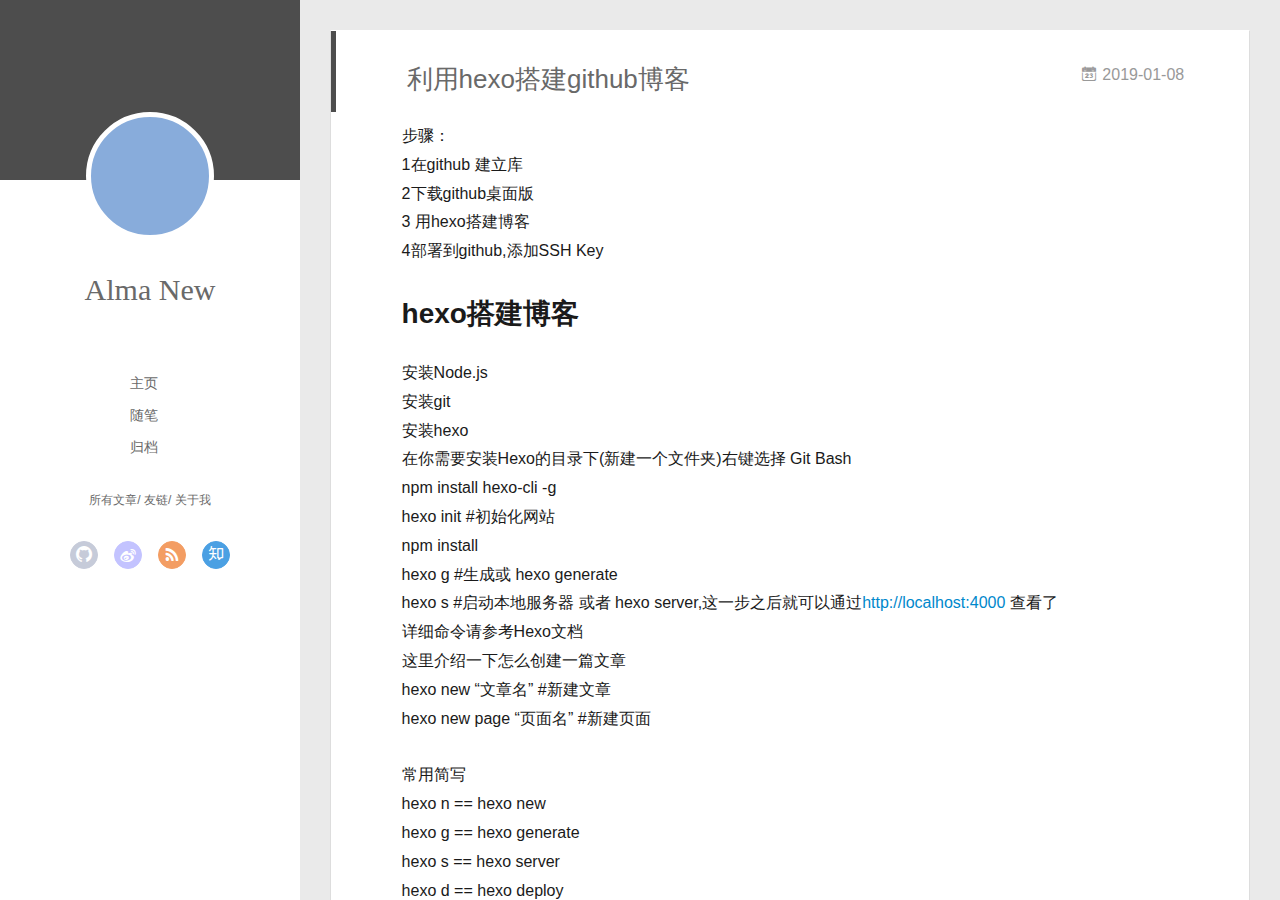
==== commit c6dcb694: "Site updated: 2019-01-09 20:15:47" ====
--- a/index.html
+++ b/index.html
@@ -6,17 +6,17 @@
   <meta name="renderer" content="webkit">
   <meta http-equiv="X-UA-Compatible" content="IE=edge">
   <link rel="dns-prefetch" href="http://yoursite.com">
-  <title>Hexo</title>
+  <title>alma����</title>
   <meta name="viewport" content="width=device-width, initial-scale=1, maximum-scale=1">
   <meta property="og:type" content="website">
-<meta property="og:title" content="Hexo">
+<meta property="og:title" content="alma����">
 <meta property="og:url" content="http://yoursite.com/index.html">
-<meta property="og:site_name" content="Hexo">
+<meta property="og:site_name" content="alma����">
 <meta property="og:locale" content="default">
 <meta name="twitter:card" content="summary">
-<meta name="twitter:title" content="Hexo">
-  
-    <link rel="alternative" href="/atom.xml" title="Hexo" type="application/atom+xml">
+<meta name="twitter:title" content="alma����">
+  
+    <link rel="alternative" href="/atom.xml" title="alma����" type="application/atom+xml">
   
   
     <link rel="icon" href="/favicon.png">
@@ -56,6 +56,8 @@
 				<li><a href="/">主页</a></li>
 	        
 				<li><a href="/tags/随笔/">随笔</a></li>
+	        
+				<li><a href="/archives/index.html">归档</a></li>
 	        
 			</ul>
 		</nav>
@@ -113,6 +115,8 @@
 			
 				
 			
+				
+			
 			
 			
 			<nav class="header-nav">
@@ -130,12 +134,14 @@
 			</nav>
 
 			<nav class="header-menu js-header-menu">
-				<ul style="width: 50%">
+				<ul style="width: 70%">
 				
 				
-					<li style="width: 50%"><a href="/">主页</a></li>
-		        
-					<li style="width: 50%"><a href="/tags/随笔/">随笔</a></li>
+					<li style="width: 33.333333333333336%"><a href="/">主页</a></li>
+		        
+					<li style="width: 33.333333333333336%"><a href="/tags/随笔/">随笔</a></li>
+		        
+					<li style="width: 33.333333333333336%"><a href="/archives/index.html">归档</a></li>
 		        
 				</ul>
 			</nav>
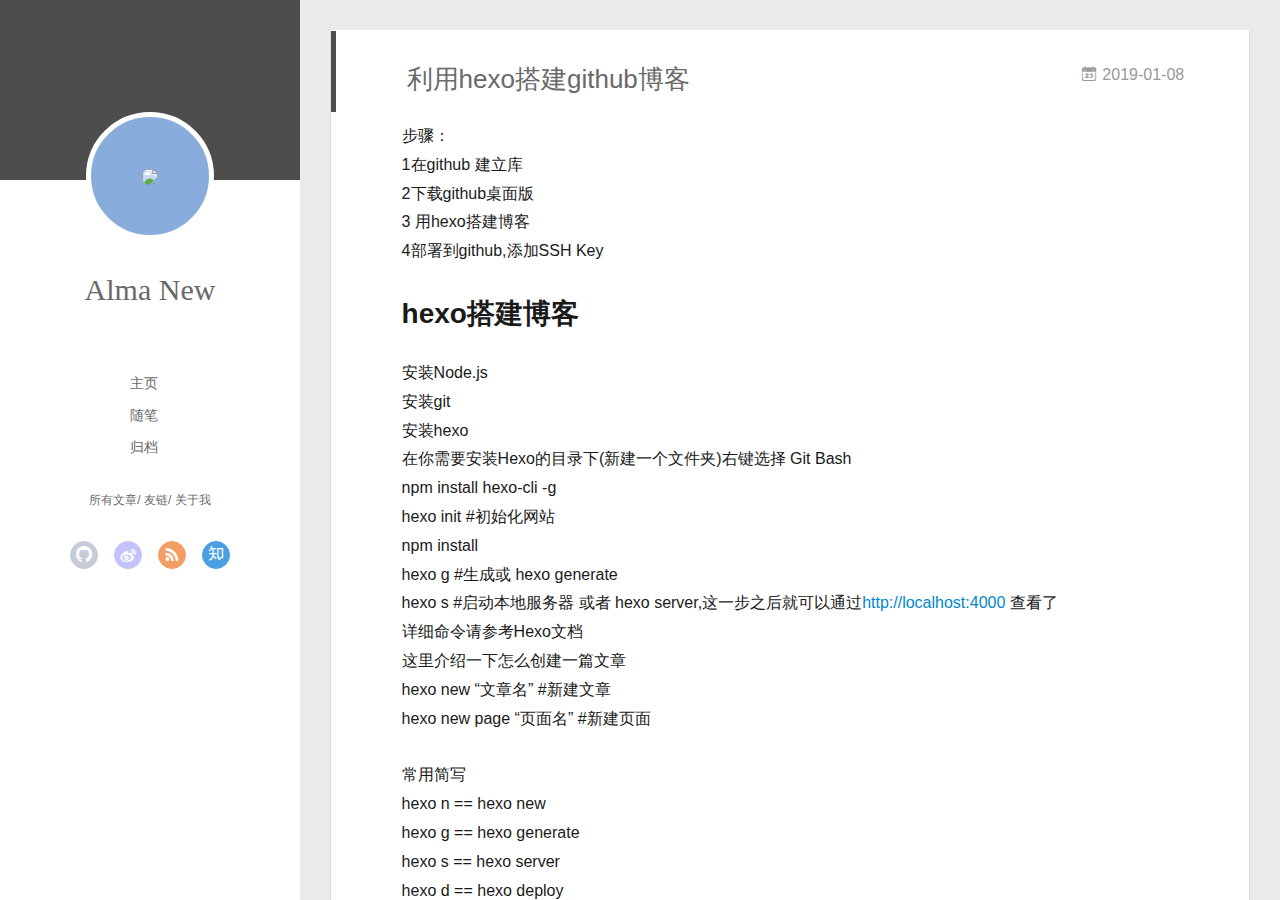
==== commit 3a6e9a0c: "Site updated: 2019-01-09 20:26:23" ====
--- a/index.html
+++ b/index.html
@@ -43,7 +43,7 @@
 <div class="intrude-less">
 	<header id="header" class="inner">
 		<a href="/" class="profilepic">
-			<img src="" class="js-avatar">
+			<img src="/assets/img/38.gif" class="js-avatar">
 		</a>
 		<hgroup>
 		  <h1 class="header-author"><a href="/">Alma New</a></h1>
@@ -103,7 +103,7 @@
 	<div class="intrude-less">
 		<header id="header" class="inner">
 			<div class="profilepic">
-				<img src="" class="js-avatar">
+				<img src="/assets/img/38.gif" class="js-avatar">
 			</div>
 			<hgroup>
 			  <h1 class="header-author js-header-author">Alma New</h1>
@@ -308,12 +308,24 @@
     	<div class="footer-left">
     		&copy; 2019 Alma New
     	</div>
+              <script async src="//dn-lbstatics.qbox.me/busuanzi/2.3/busuanzi.pure.mini.js">
+              </script>
+              <span id="busuanzi_container_site_pv">
+                         ��վ�ܷ�����<span id="busuanzi_value_site_pv"></span>��
+               </span>
+              <span id="busuanzi_container_site_uv">
+                         �ܷÿ���<span id="busuanzi_value_site_uv"></span>�˴�
+              </span>
       	<div class="footer-right">
       		<a href="http://hexo.io/" target="_blank">Hexo</a>  Theme <a href="https://github.com/litten/hexo-theme-yilia" target="_blank">Yilia</a> by Litten
       	</div>
     </div>
   </div>
 </footer>
+
+
+
+
     </div>
     <script>
 	var yiliaConfig = {
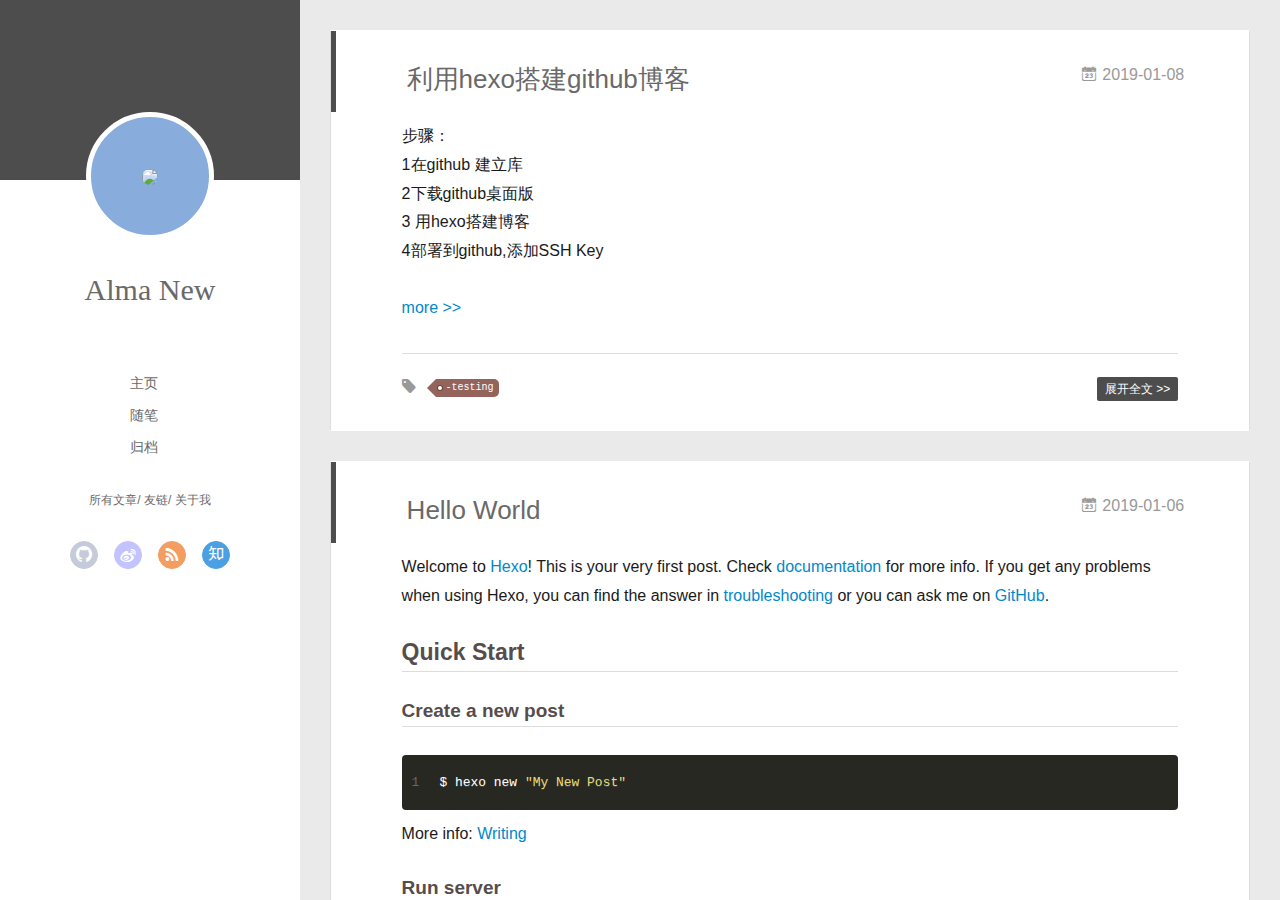
==== commit 528fdcc7: "Site updated: 2019-01-09 20:50:31" ====
--- a/index.html
+++ b/index.html
@@ -6,17 +6,17 @@
   <meta name="renderer" content="webkit">
   <meta http-equiv="X-UA-Compatible" content="IE=edge">
   <link rel="dns-prefetch" href="http://yoursite.com">
-  <title>alma����</title>
+  <title>almanew blog</title>
   <meta name="viewport" content="width=device-width, initial-scale=1, maximum-scale=1">
   <meta property="og:type" content="website">
-<meta property="og:title" content="alma����">
+<meta property="og:title" content="almanew blog">
 <meta property="og:url" content="http://yoursite.com/index.html">
-<meta property="og:site_name" content="alma����">
+<meta property="og:site_name" content="almanew blog">
 <meta property="og:locale" content="default">
 <meta name="twitter:card" content="summary">
-<meta name="twitter:title" content="alma����">
-  
-    <link rel="alternative" href="/atom.xml" title="alma����" type="application/atom+xml">
+<meta name="twitter:title" content="almanew blog">
+  
+    <link rel="alternative" href="/atom.xml" title="almanew blog" type="application/atom+xml">
   
   
     <link rel="icon" href="/favicon.png">
@@ -179,11 +179,9 @@
     <div class="article-entry" itemprop="articleBody">
       
         <p>步骤：<br>1在github 建立库<br>2下载github桌面版<br>3 用hexo搭建博客<br>4部署到github,添加SSH Key</p>
-<h1 id="hexo搭建博客"><a href="#hexo搭建博客" class="headerlink" title="hexo搭建博客"></a>hexo搭建博客</h1><p>安装Node.js<br>安装git<br>安装hexo<br>    在你需要安装Hexo的目录下(新建一个文件夹)右键选择 Git Bash<br>    npm install hexo-cli -g<br>     hexo init #初始化网站<br>     npm install<br>    hexo g #生成或 hexo generate<br>   hexo s #启动本地服务器 或者 hexo server,这一步之后就可以通过<a href="http://localhost:4000" target="_blank" rel="noopener">http://localhost:4000</a>  查看了<br>   详细命令请参考Hexo文档<br>   这里介绍一下怎么创建一篇文章<br>   hexo new “文章名” #新建文章<br>   hexo new page “页面名” #新建页面   </p>
-<p>  常用简写<br>  hexo n == hexo new<br>  hexo g == hexo generate<br>  hexo s == hexo server<br>  hexo d == hexo deploy<br>  新建一篇文章后就可以预览了,在hexo new之后执行一次生成hexo g再执行hexo s启动本地服务器,如果之前还在hexo s 按Ctrl + C 结束.</p>
-<h1 id="遇到的问题"><a href="#遇到的问题" class="headerlink" title="遇到的问题"></a>遇到的问题</h1><p>设置完毕，4000端口无法打开，查看PID也没有被占用，这里花了一部分时间去搞定：安装git的时候安装路径有中文名，卸载重新安装到无中文文件夹，重新执行hexo init 就OK了。</p>
-<h1 id="参考资料"><a href="#参考资料" class="headerlink" title="参考资料"></a>参考资料</h1><p>1<a href="https://www.cnblogs.com/jackyroc/p/7681938.html" target="_blank" rel="noopener">我是如何利用Github Pages搭建起我的博客，细数一路的坑</a><br>2<a href="https://www.cnblogs.com/fengxiongZz/p/7707219.html" target="_blank" rel="noopener">使用Hexo+Github一步步搭建属于自己的博客（基础）</a><br>3<a href="https://blog.csdn.net/meimeilive/article/details/80076394" target="_blank" rel="noopener">Git /.ssh: No such file or directory</a></p>
-
+        
+          <a class="article-more-a" href="/2019/01/08/利用hexo搭建github博客/#more">more >></a>
+        
       
 
       
@@ -191,6 +189,17 @@
     <div class="article-info article-info-index">
       
       
+	<div class="article-tag tagcloud">
+		<i class="icon-price-tags icon"></i>
+		<ul class="article-tag-list">
+			 
+        		<li class="article-tag-list-item">
+        			<a href="javascript:void(0)" class="js-tag article-tag-list-link color4">-testing</a>
+        		</li>
+      		
+		</ul>
+	</div>
+
       
 
       
@@ -400,6 +409,10 @@
             <input type="checkbox" q-on="click:toggleTag(e)" q-attr="checked:showTags">
           </label>
           <ul class="article-tag-list" q-show="showTags">
+             
+              <li class="article-tag-list-item">
+                <a href="javascript:void(0)" class="js-tag color4">-testing</a>
+              </li>
             
             <div class="clearfix"></div>
           </ul>
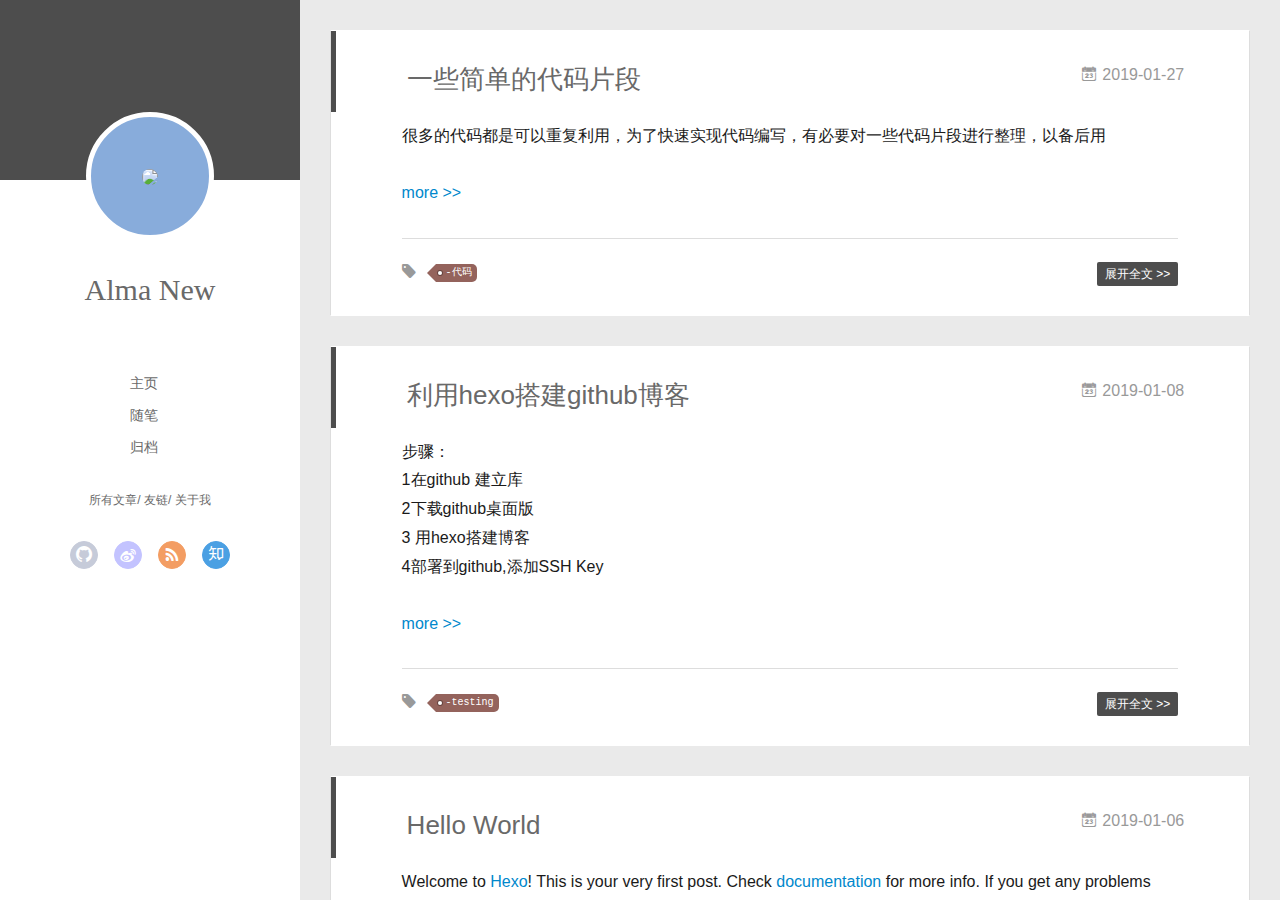
==== commit 3b8e09f6: "Site updated: 2019-01-27 22:09:28" ====
--- a/index.html
+++ b/index.html
@@ -43,7 +43,7 @@
 <div class="intrude-less">
 	<header id="header" class="inner">
 		<a href="/" class="profilepic">
-			<img src="/assets/img/38.gif" class="js-avatar">
+			<img src="/assets/img/此.jpg" class="js-avatar">
 		</a>
 		<hgroup>
 		  <h1 class="header-author"><a href="/">Alma New</a></h1>
@@ -103,7 +103,7 @@
 	<div class="intrude-less">
 		<header id="header" class="inner">
 			<div class="profilepic">
-				<img src="/assets/img/38.gif" class="js-avatar">
+				<img src="/assets/img/此.jpg" class="js-avatar">
 			</div>
 			<hgroup>
 			  <h1 class="header-author js-header-author">Alma New</h1>
@@ -158,6 +158,85 @@
           <div id="js-content" class="content-ll">
             
   
+    <article id="post-代码片段" class="article article-type-post  article-index" itemscope="" itemprop="blogPost">
+  <div class="article-inner">
+    
+      <header class="article-header">
+        
+  
+    <h1 itemprop="name">
+      <a class="article-title" href="/2019/01/27/代码片段/">一些简单的代码片段</a>
+    </h1>
+  
+
+        
+        <a href="/2019/01/27/代码片段/" class="archive-article-date">
+  	<time datetime="2019-01-27T13:13:11.468Z" itemprop="datePublished"><i class="icon-calendar icon"></i>2019-01-27</time>
+</a>
+        
+      </header>
+    
+          <!-- 目录内容 -->
+		
+<!-- 目录内容结束 -->
+    <div class="article-entry" itemprop="articleBody">
+      
+        <p>很多的代码都是可以重复利用，为了快速实现代码编写，有必要对一些代码片段进行整理，以备后用</p>
+        
+          <a class="article-more-a" href="/2019/01/27/代码片段/#more">more >></a>
+        
+      
+
+      
+    </div>
+    <div class="article-info article-info-index">
+      
+      
+	<div class="article-tag tagcloud">
+		<i class="icon-price-tags icon"></i>
+		<ul class="article-tag-list">
+			 
+        		<li class="article-tag-list-item">
+        			<a href="javascript:void(0)" class="js-tag article-tag-list-link color4">-代码</a>
+        		</li>
+      		
+		</ul>
+	</div>
+
+      
+
+      
+        <p class="article-more-link">
+          <a class="article-more-a" href="/2019/01/27/代码片段/">展开全文 >></a>
+        </p>
+      
+
+      
+      <div class="clearfix"></div>
+    </div>
+  </div>
+</article>
+
+<aside class="wrap-side-operation">
+    <div class="mod-side-operation">
+        
+        <div class="jump-container" id="js-jump-container" style="display:none;">
+            <a href="javascript:void(0)" class="mod-side-operation__jump-to-top">
+                <i class="icon-font icon-back"></i>
+            </a>
+            <div id="js-jump-plan-container" class="jump-plan-container" style="top: -11px;">
+                <i class="icon-font icon-plane jump-plane"></i>
+            </div>
+        </div>
+        
+        
+    </div>
+</aside>
+
+
+
+
+  
     <article id="post-利用hexo搭建github博客" class="article article-type-post  article-index" itemscope="" itemprop="blogPost">
   <div class="article-inner">
     
@@ -176,6 +255,9 @@
         
       </header>
     
+          <!-- 目录内容 -->
+		
+<!-- 目录内容结束 -->
     <div class="article-entry" itemprop="articleBody">
       
         <p>步骤：<br>1在github 建立库<br>2下载github桌面版<br>3 用hexo搭建博客<br>4部署到github,添加SSH Key</p>
@@ -252,6 +334,9 @@
         
       </header>
     
+          <!-- 目录内容 -->
+		
+<!-- 目录内容结束 -->
     <div class="article-entry" itemprop="articleBody">
       
         <p>Welcome to <a href="https://hexo.io/" target="_blank" rel="noopener">Hexo</a>! This is your very first post. Check <a href="https://hexo.io/docs/" target="_blank" rel="noopener">documentation</a> for more info. If you get any problems when using Hexo, you can find the answer in <a href="https://hexo.io/docs/troubleshooting.html" target="_blank" rel="noopener">troubleshooting</a> or you can ask me on <a href="https://github.com/hexojs/hexo/issues" target="_blank" rel="noopener">GitHub</a>.</p>
@@ -317,24 +402,13 @@
     	<div class="footer-left">
     		&copy; 2019 Alma New
     	</div>
-              <script async src="//dn-lbstatics.qbox.me/busuanzi/2.3/busuanzi.pure.mini.js">
-              </script>
-              <span id="busuanzi_container_site_pv">
-                         ��վ�ܷ�����<span id="busuanzi_value_site_pv"></span>��
-               </span>
-              <span id="busuanzi_container_site_uv">
-                         �ܷÿ���<span id="busuanzi_value_site_uv"></span>�˴�
-              </span>
+              
       	<div class="footer-right">
       		<a href="http://hexo.io/" target="_blank">Hexo</a>  Theme <a href="https://github.com/litten/hexo-theme-yilia" target="_blank">Yilia</a> by Litten
       	</div>
     </div>
   </div>
 </footer>
-
-
-
-
     </div>
     <script>
 	var yiliaConfig = {
@@ -409,6 +483,10 @@
             <input type="checkbox" q-on="click:toggleTag(e)" q-attr="checked:showTags">
           </label>
           <ul class="article-tag-list" q-show="showTags">
+             
+              <li class="article-tag-list-item">
+                <a href="javascript:void(0)" class="js-tag color4">-代码</a>
+              </li>
              
               <li class="article-tag-list-item">
                 <a href="javascript:void(0)" class="js-tag color4">-testing</a>
--- a/main.0cf68a.css
+++ b/main.0cf68a.css
@@ -1 +1,12 @@
-.clearfix:after,.clearfix:before{content:"";display:table}.clearfix:after{clear:both}.left-col.show{box-shadow:0 0 6px 0 rgba(0,0,0,.75)}.mid-col,.mid-col.show .article,.tools-col,.tools-col .tools-section .search-tag.tagcloud .article-tag-list,.tools-col .tools-section .search-ul .search-tag span:hover,.tools-col .tools-section .search-ul .search-time span:hover,.tools-col .tools-section .search-ul .search-title:hover,.tools-col .tools-section .search-wrap .icon{transition:all .2s ease-in;-ms-transition:all .2s ease-in}@-webkit-keyframes leftIn{0%,60%,75%,90%,to{-webkit-animation-timing-function:cubic-bezier(.215,.61,.355,1);animation-timing-function:cubic-bezier(.215,.61,.355,1)}0%{-webkit-transform:translateZ(0);transform:translateZ(0)}60%{-webkit-transform:translate3d(358px,0,0);transform:translate3d(358px,0,0)}75%{-webkit-transform:translate3d(323px,0,0);transform:translate3d(323px,0,0)}90%{-webkit-transform:translate3d(338px,0,0);transform:translate3d(338px,0,0)}to{-webkit-transform:translate3d(333px,0,0);transform:translate3d(333px,0,0)}}@keyframes leftIn{0%,60%,75%,90%,to{-webkit-animation-timing-function:cubic-bezier(.215,.61,.355,1);animation-timing-function:cubic-bezier(.215,.61,.355,1)}0%{-webkit-transform:translateZ(0);transform:translateZ(0)}60%{-webkit-transform:translate3d(358px,0,0);transform:translate3d(358px,0,0)}75%{-webkit-transform:translate3d(323px,0,0);transform:translate3d(323px,0,0)}90%{-webkit-transform:translate3d(338px,0,0);transform:translate3d(338px,0,0)}to{-webkit-transform:translate3d(333px,0,0);transform:translate3d(333px,0,0)}}.mid-col.show{-webkit-animation-duration:.8s;animation-duration:.8s;-webkit-animation-fill-mode:both;animation-fill-mode:both;-webkit-animation-name:leftIn;animation-name:leftIn}@-webkit-keyframes leftOut{0%,60%,75%,90%,to{-webkit-animation-timing-function:cubic-bezier(.215,.61,.355,1);animation-timing-function:cubic-bezier(.215,.61,.355,1)}0%{-webkit-transform:translate3d(333px,0,0);transform:translate3d(333px,0,0)}60%{-webkit-transform:translate3d(-25px,0,0);transform:translate3d(-25px,0,0)}75%{-webkit-transform:translate3d(10px,0,0);transform:translate3d(10px,0,0)}90%{-webkit-transform:translate3d(-5px,0,0);transform:translate3d(-5px,0,0)}to{-webkit-transform:translateZ(0);transform:translateZ(0)}}@keyframes leftOut{0%,60%,75%,90%,to{-webkit-animation-timing-function:cubic-bezier(.215,.61,.355,1);animation-timing-function:cubic-bezier(.215,.61,.355,1)}0%{-webkit-transform:translate3d(333px,0,0);transform:translate3d(333px,0,0)}60%{-webkit-transform:translate3d(-25px,0,0);transform:translate3d(-25px,0,0)}75%{-webkit-transform:translate3d(10px,0,0);transform:translate3d(10px,0,0)}90%{-webkit-transform:translate3d(-5px,0,0);transform:translate3d(-5px,0,0)}to{-webkit-transform:translateZ(0);transform:translateZ(0)}}.mid-col.hide{-webkit-animation-duration:.8s;animation-duration:.8s;-webkit-animation-name:leftOut;animation-name:leftOut}@-webkit-keyframes smallLeftIn{0%,60%,75%,90%,to{-webkit-animation-timing-function:cubic-bezier(.215,.61,.355,1);animation-timing-function:cubic-bezier(.215,.61,.355,1)}0%{-webkit-transform:translateZ(0);transform:translateZ(0)}60%{-webkit-transform:translate3d(325px,0,0);transform:translate3d(325px,0,0)}75%{-webkit-transform:translate3d(290px,0,0);transform:translate3d(290px,0,0)}90%{-webkit-transform:translate3d(305px,0,0);transform:translate3d(305px,0,0)}to{-webkit-transform:translate3d(300px,0,0);transform:translate3d(300px,0,0)}}@keyframes smallLeftIn{0%,60%,75%,90%,to{-webkit-animation-timing-function:cubic-bezier(.215,.61,.355,1);animation-timing-function:cubic-bezier(.215,.61,.355,1)}0%{-webkit-transform:translateZ(0);transform:translateZ(0)}60%{-webkit-transform:translate3d(325px,0,0);transform:translate3d(325px,0,0)}75%{-webkit-transform:translate3d(290px,0,0);transform:translate3d(290px,0,0)}90%{-webkit-transform:translate3d(305px,0,0);transform:translate3d(305px,0,0)}to{-webkit-transform:translate3d(300px,0,0);transform:translate3d(300px,0,0)}}.tools-col.show{-webkit-animation-duration:.8s;animation-duration:.8s;-webkit-animation-fill-mode:both;animation-fill-mode:both;-webkit-animation-name:smallLeftIn;animation-name:smallLeftIn}@-webkit-keyframes smallleftOut{0%,60%,75%,90%,to{-webkit-animation-timing-function:cubic-bezier(.215,.61,.355,1);animation-timing-function:cubic-bezier(.215,.61,.355,1)}0%{-webkit-transform:translate3d(333px,0,0);transform:translate3d(333px,0,0)}60%{-webkit-transform:translate3d(-25px,0,0);transform:translate3d(-25px,0,0)}75%{-webkit-transform:translate3d(10px,0,0);transform:translate3d(10px,0,0)}90%{-webkit-transform:translate3d(-5px,0,0);transform:translate3d(-5px,0,0)}to{-webkit-transform:translateZ(0);transform:translateZ(0)}}@keyframes smallleftOut{0%,60%,75%,90%,to{-webkit-animation-timing-function:cubic-bezier(.215,.61,.355,1);animation-timing-function:cubic-bezier(.215,.61,.355,1)}0%{-webkit-transform:translate3d(333px,0,0);transform:translate3d(333px,0,0)}60%{-webkit-transform:translate3d(-25px,0,0);transform:translate3d(-25px,0,0)}75%{-webkit-transform:translate3d(10px,0,0);transform:translate3d(10px,0,0)}90%{-webkit-transform:translate3d(-5px,0,0);transform:translate3d(-5px,0,0)}to{-webkit-transform:translateZ(0);transform:translateZ(0)}}.tools-col.hide{-webkit-animation-duration:.8s;animation-duration:.8s;-webkit-animation-fill-mode:both;animation-fill-mode:both;-webkit-animation-name:smallleftOut;animation-name:smallleftOut}html{-ms-text-size-adjust:100%;-webkit-text-size-adjust:100%;-webkit-tap-highlight-color:transparent;height:100%}body{margin:0;font-size:14px;font-family:Helvetica Neue,Helvetica,STHeiTi,Arial,sans-serif;line-height:1.5;color:#333;background-color:#fff;min-height:100%}article,aside,details,figcaption,figure,footer,header,hgroup,main,menu,nav,section,summary{display:block}audio,canvas,progress,video{display:inline-block}audio:not([controls]){display:none;height:0}progress{vertical-align:baseline}[hidden],template{display:none}a{background:transparent;text-decoration:none;color:#08c}a:active{outline:0}abbr[title]{border-bottom:1px dotted}b,strong{font-weight:700}dfn{font-style:italic}mark{background:#ff0;color:#000}small{font-size:80%}sub,sup{font-size:75%;line-height:0;position:relative;vertical-align:baseline}sup{top:-.5em}sub{bottom:-.25em}img{border:0;vertical-align:middle;max-width:100%}svg:not(:root){overflow:hidden}pre{overflow:auto;white-space:pre;white-space:pre-wrap;word-wrap:break-word}code,kbd,pre,samp{font-family:monospace,monospace;font-size:1em}button,input,optgroup,select,textarea{color:inherit;font:inherit;margin:0;vertical-align:middle}button,input,select{overflow:visible}button,select{text-transform:none}button,html input[type=button],input[type=reset],input[type=submit]{-webkit-appearance:button;cursor:pointer}[disabled]{cursor:default}button::-moz-focus-inner,input::-moz-focus-inner{border:0;padding:0}input{line-height:normal}input[type=checkbox],input[type=radio]{box-sizing:border-box;padding:0}input[type=number]::-webkit-inner-spin-button,input[type=number]::-webkit-outer-spin-button{height:auto}input[type=search]{-webkit-appearance:textfield;box-sizing:border-box}input[type=search]::-webkit-search-cancel-button,input[type=search]::-webkit-search-decoration{-webkit-appearance:none}fieldset{border:1px solid silver;margin:0 2px;padding:.35em .625em .75em}legend{border:0;padding:0}textarea{overflow:auto;resize:vertical;vertical-align:top}optgroup{font-weight:700}button,input,select,textarea{outline:0}input,textarea{-webkit-user-modify:read-write-plaintext-only}input::-ms-clear,input::-ms-reveal{display:none}input::-moz-placeholder,textarea::-moz-placeholder{color:#999}input:-ms-input-placeholder,textarea:-ms-input-placeholder{color:#999}input::-webkit-input-placeholder,textarea::-webkit-input-placeholder{color:#999}.placeholder{color:#999}table{border-collapse:collapse;border-spacing:0}td,th{padding:0}blockquote,figure,form,h1,h2,h3,h4,h5,h6,p{margin:0}dd,dl,li,ol,ul{margin:0;padding:0}ol,ul{list-style:none outside none}h1,h2,h3{line-height:2;font-weight:400}h1{font-size:18px}h2{font-size:16px}h3{font-size:14px}i{font-style:normal}*{box-sizing:border-box}@font-face{font-family:iconfont;src:url(./fonts/iconfont.b322fa.eot);src:url(./fonts/iconfont.b322fa.eot#iefix) format("embedded-opentype"),url(./fonts/iconfont.8c627f.woff) format("woff"),url(./fonts/iconfont.16acc2.ttf) format("truetype"),url(./fonts/iconfont.45d7ee.svg#iconfont) format("svg")}[class*=" icon-"],[class^=icon-]{font-family:iconfont!important;speak:none;font-size:16px;font-style:normal;font-weight:400;font-variant:normal;text-transform:none;line-height:1;-webkit-font-smoothing:antialiased;-moz-osx-font-smoothing:grayscale}.icon-twitter:before{content:"\E600"}.icon-facebook:before{content:"\E601"}.icon-clock:before{content:"\E602"}.icon-mail:before{content:"\E609"}.icon-link:before{content:"\E6AB"}.icon-search:before{content:"\E65B"}.icon-smile:before{content:"\E64A"}.icon-roundrightfill:before{content:"\E65A"}.icon-list:before{content:"\E682"}.icon-book:before{content:"\E6FE"}.icon-home:before{content:"\E6BB"}.icon-share:before{content:"\E618"}.icon-back:before{content:"\E625"}.icon-qq:before{content:"\E62D"}.icon-weibo:before{content:"\E619"}.icon-segmentfault:before{content:"\E603"}.icon-sort:before{content:"\E700"}.icon-jianshu:before{content:"\E613"}.icon-circle-left:before{content:"\E71F"}.icon-circle-right:before{content:"\E720"}.icon-loading:before{content:"\E614"}.icon-acfun:before{content:"\E604"}.icon-close:before{content:"\E60C"}.icon-tumblr:before{content:"\E6B0"}.icon-calendar:before{content:"\E667"}.icon-rss:before{content:"\E877"}.icon-price-tags:before{content:"\E6F9"}.icon-quo-left:before{content:"\E7F5"}.icon-quo-right:before{content:"\E7F6"}.icon-back1:before{content:"\E64E"}.icon-github:before{content:"\E735"}.icon-film:before{content:"\E7B7"}.icon-weixin:before{content:"\E61F"}.icon-qzone:before{content:"\E680"}.icon-category:before{content:"\E605"}.icon-douban:before{content:"\E64C"}.icon-roundleftfill:before{content:"\E799"}.icon-tuding:before{content:"\E651"}.icon-zhihu:before{content:"\E61B"}.icon-linkedin:before{content:"\E6D4"}.icon-google:before{content:"\E635"}.icon-plane:before{content:"\E62F"}.icon-bilibili:before{content:"\E622"}.icon-psn:before{content:"\E6C7"}body,button,input,select,textarea{color:#1a1a1a;font-family:lucida grande,lucida sans unicode,lucida,helvetica,Hiragino Sans GB,Microsoft YaHei,WenQuanYi Micro Hei,sans-serif;font-size:16px;font-size:1rem;line-height:1.75}body{overflow-y:hidden;background:#eaeaea}#container,body,html{height:100%;overflow-x:hidden;overflow-y:auto}#mobile-nav{display:none}#container{position:relative;min-height:100%}#container .anm-canvas{display:none}#container.show .anm-canvas{display:block;position:fixed}.body-wrap{margin-bottom:80px}.mid-col{position:absolute;right:0;min-height:100%;background:#eaeaea;left:300px;width:auto}.mid-col.show{background:none;opacity:.9}.mid-col.show .article{background:hsla(0,0%,100%,.3)}.left-col{background:#fff;width:300px;position:fixed;opacity:1;transition:all .2s ease-in;height:100%;z-index:999}.left-col .overlay{width:100%;height:180px;position:absolute}.left-col .intrude-less{width:76%;text-align:center;margin:112px auto 0}.left-col #header{width:100%;height:300px;position:relative;border-bottom:1px solid color-border}.left-col #header a{color:#696969}.left-col #header a:hover{color:#b0a0aa}.left-col #header .header-subtitle{text-align:center;color:#999;font-size:14px;line-height:25px;overflow:hidden;text-overflow:ellipsis;display:-webkit-box;-webkit-line-clamp:2;-webkit-box-orient:vertical}.left-col #header .header-menu{font-weight:300;line-height:31px;text-transform:uppercase;float:none;min-height:150px;margin-left:-12px;text-align:center;display:-webkit-box;-webkit-box-orient:horizontal;-webkit-box-pack:center;-webkit-box-align:center}.left-col #header .header-menu li{cursor:default}.left-col #header .header-menu li a{font-size:14px;min-width:300px}.left-col #header .header-smart-menu{font-size:12px;margin-bottom:20px}.left-col #header .header-smart-menu a:after{content:"/"}.left-col #header .header-smart-menu a:last-child:after{content:""}.left-col #header .profilepic{display:block;border:5px solid #fff;border-radius:300px;width:128px;height:128px;margin:0 auto;position:relative;overflow:hidden;background:#88acdb;-webkit-transition:all .2s ease-in;display:-webkit-box;-webkit-box-orient:horizontal;-webkit-box-pack:center;-webkit-box-align:center;text-align:center}.left-col #header .profilepic img{border-radius:300px;opacity:1;-webkit-transition:all .2s ease-in}.left-col #header .profilepic img.show{width:100%;height:100%;opacity:1}.left-col #header .header-author{text-align:center;margin:.67em 0;font-family:Roboto,serif;font-size:30px;transition:.3s}::-webkit-scrollbar{width:10px;height:10px}::-webkit-scrollbar-button{width:0;height:0}::-webkit-scrollbar-button:end:decrement,::-webkit-scrollbar-button:start:increment{display:none}::-webkit-scrollbar-corner{display:block}::-webkit-scrollbar-thumb{border-radius:8px;background-color:rgba(0,0,0,.2)}::-webkit-scrollbar-thumb:hover{border-radius:8px;background-color:rgba(0,0,0,.5)}::-webkit-scrollbar-thumb,::-webkit-scrollbar-track{border-right:1px solid transparent;border-left:1px solid transparent}::-webkit-scrollbar-track:hover{background-color:rgba(0,0,0,.15)}::-webkit-scrollbar-button:start{width:10px;height:10px;background:url(./img/scrollbar_arrow.png) no-repeat 0 0}::-webkit-scrollbar-button:start:hover{background:url(./img/scrollbar_arrow.png) no-repeat -15px 0}::-webkit-scrollbar-button:start:active{background:url(./img/scrollbar_arrow.png) no-repeat -30px 0}::-webkit-scrollbar-button:end{width:10px;height:10px;background:url(./img/scrollbar_arrow.png) no-repeat 0 -18px}::-webkit-scrollbar-button:end:hover{background:url(./img/scrollbar_arrow.png) no-repeat -15px -18px}::-webkit-scrollbar-button:end:active{background:url(./img/scrollbar_arrow.png) no-repeat -30px -18px}.article-entry .highlight,.article-entry pre{background:#272822;margin:10px 0;padding:10px;overflow:auto;color:#fff;font-size:.9em;line-height:22.400000000000002px}.article-entry .gist .gist-file .gist-data .line-numbers,.article-entry .highlight .gutter pre,.article-entry .highlight .gutter pre .line{color:#666}.article-entry code,.article-entry pre{font-family:Source Code Pro,Consolas,Monaco,Menlo,monospace}.article-entry code{background:#eee;padding:0 .3em;border:none}.article-entry pre code{background:none;text-shadow:none;padding:0;color:#fff}.article-entry .highlight{border-radius:4px}.article-entry .highlight pre{border:none;margin:0;padding:0}.article-entry .highlight table{margin:0;width:auto}.article-entry .highlight td{border:none;padding:0}.article-entry .highlight figcaption{color:highlight-comment;line-height:1em;margin-bottom:1em}.article-entry .highlight figcaption:after,.article-entry .highlight figcaption:before{content:"";display:table}.article-entry .highlight figcaption:after{clear:both}.article-entry .highlight figcaption a{float:right}.article-entry .highlight .gutter pre{text-align:right;padding-right:20px}.article-entry .highlight .gutter pre .line{text-shadow:none}.article-entry .highlight .line{color:#fff;min-height:19px}.article-entry .gist{margin:0 -20px;border-style:solid;border-color:#ddd;border-width:1px 0;background:#272822;padding:15px 20px 15px 0}.article-entry .gist .gist-file{border:none;font-family:Source Code Pro,Consolas,Monaco,Menlo,monospace;margin:0}.article-entry .gist .gist-file .gist-data{background:none;border:none}.article-entry .gist .gist-file .gist-data .line-numbers{background:none;border:none;padding:0 20px 0 0}.article-entry .gist .gist-file .gist-data .line-data{padding:0!important}.article-entry .gist .gist-file .highlight{margin:0;padding:0;border:none}.article-entry .gist .gist-file .gist-meta{background:#272822;color:highlight-comment;font:.85em Helvetica Neue,Helvetica,Arial,sans-serif;text-shadow:0 0;padding:0;margin-top:1em;margin-left:20px}.article-entry .gist .gist-file .gist-meta a{color:#258fb8;font-weight:400}.article-entry .gist .gist-file .gist-meta a:hover{text-decoration:underline}pre .comment{color:#75715e}pre .class .params,pre .function .keyword,pre .keyword{color:#66d9ef}pre .css .value,pre .doctype,pre .function,pre .params,pre .tag{color:#fff}pre .at_rule,pre .at_rule .keyword,pre .css~* .tag,pre .preprocessor,pre .preprocessor .keyword,pre .title{color:#f92672}pre .attribute,pre .built_in,pre .class,pre .css~* .class,pre .function .title{color:#a6e22e}pre .string,pre .value{color:#e6db74}pre .number{color:#7163d7}pre .css~* .id,pre .id{color:#fd971f}#header .tagcloud a{color:#fff}.tagcloud a{display:inline-block;text-decoration:none;font-weight:400;font-size:10px;color:#fff;height:18px;line-height:18px;float:left;padding:0 5px 0 10px;position:relative;border-radius:0 5px 5px 0;margin:5px 9px 5px 8px;font-family:Menlo,Monaco,Andale Mono,lucida console,Courier New,monospace}.tagcloud a:hover{opacity:.8}.tagcloud a:before{content:" ";width:0;height:0;position:absolute;top:0;left:-18px;border:9px solid transparent}.tagcloud a:after{content:" ";width:4px;height:4px;background-color:#fff;border-radius:4px;box-shadow:0 0 0 1px rgba(0,0,0,.3);position:absolute;top:7px;left:2px}.tagcloud a.color1{background:#ff945c}.tagcloud a.color1:before{border-right-color:#ff945c}.tagcloud a.color2{background:#cc8167}.tagcloud a.color2:before{border-right-color:#cc8167}.tagcloud a.color3{background:#ba8f6c}.tagcloud a.color3:before{border-right-color:#ba8f6c}.tagcloud a.color4{background:#94635c}.tagcloud a.color4:before{border-right-color:#94635c}.tagcloud a.color5{background:#7b5d5f}.tagcloud a.color5:before{border-right-color:#7b5d5f}.article-tag-list .article-tag-list-item{float:left}.article-pop-out .icon-tuding{color:#999;float:left;margin-right:10px;margin-top:6px}.article-category,.article-category .article-tag-list,.article-tag,.article-tag .article-tag-list{float:left}.article-category .icon,.article-tag .icon{color:#999;float:left;margin-right:10px;margin-top:6px}.article-pop-out{float:left}.archive-article-date{color:#999;margin-right:7.6923%;float:right}.archive-article-date .icon{margin:5px 5px 5px 0}.glass{background-color:rgba(54,70,93,.9);z-index:998;transition:opacity .15s;width:100%;height:100%;display:none}.glass,.tagcloud-ctn{left:0;opacity:1;bottom:0;position:fixed;right:0;top:0}.tagcloud-ctn{z-index:90120;background-size:100% 100%}.tagcloud-ctn .tagcloud-global{position:fixed;top:50%;left:50%;margin-top:-115px;margin-left:-315px;width:630px}.tagcloud-ctn .tagcloud-global a{width:80px;height:80px;border-radius:50%;background:#f2992e;color:#fff;display:block;float:left;line-height:80px;text-align:center}.tagcloud-ctn .tagcloud-global .tab-post-types .tab-post-type:first-child .post-type-icon{background:#f2992e}.tagcloud-ctn .tagcloud-global .tab-post-types .tab-post-type:nth-child(2) .post-type-icon{background:#56bc8a}.tagcloud-ctn .tagcloud-global .tab-post-types .tab-post-type:nth-child(3) .post-type-icon{background:#4aa8d8}.tagcloud-ctn .tagcloud-global .tab-post-types .tab-post-type:nth-child(4) .post-type-icon{background:#a77dc2}.tagcloud-ctn .tagcloud-global .tab-post-types .tab-post-type:nth-child(5) .post-type-icon{background:#dd765d}#header .header-nav{width:100%;position:absolute;transition:-webkit-transform .3s ease-in;transition:transform .3s ease-in;transition:transform .3s ease-in,-webkit-transform .3s ease-in}#header .header-nav .social{margin-top:10px;text-align:center;display:-webkit-box;display:-ms-flexbox;display:flex;-ms-flex-wrap:wrap;flex-wrap:wrap;-webkit-box-pack:center;-ms-flex-pack:center;justify-content:center}#header .header-nav .social a{border-radius:50%;display:-moz-inline-stack;display:inline-block;vertical-align:middle;*vertical-align:auto;zoom:1;*display:inline;margin:0 8px 15px;transition:.3s;text-align:center;color:#fff;opacity:.7;width:28px;height:28px;line-height:26px}#header .header-nav .social a:hover{opacity:1}#header .header-nav .social a.weibo{background:#aaf;border:1px solid #aaf}#header .header-nav .social a.weibo:hover{border:1px solid #aaf}#header .header-nav .social a.segmentfault{background:#009a61;border:1px solid #009a61}#header .header-nav .social a.segmentfault:hover{border:1px solid #009a61}#header .header-nav .social a.rss{background:#ef7522;border:1px solid #ef7522}#header .header-nav .social a.rss:hover{border:1px solid #cf5d0f}#header .header-nav .social a.github{background:#afb6ca;border:1px solid #afb6ca}#header .header-nav .social a.github:hover{border:1px solid #909ab6}#header .header-nav .social a.facebook{background:#3b5998;border:1px solid #3b5998}#header .header-nav .social a.facebook:hover{border:1px solid #2d4373}#header .header-nav .social a.google{background:#c83d20;border:1px solid #c83d20}#header .header-nav .social a.google:hover{border:1px solid #9c3019}#header .header-nav .social a.twitter{background:#55cff8;border:1px solid #55cff8}#header .header-nav .social a.twitter:hover{border:1px solid #24c1f6}#header .header-nav .social a.linkedin{background:#005a87;border:1px solid #005a87}#header .header-nav .social a.linkedin:hover{border:1px solid #006b98}#header .header-nav .social a.acfun{background:#fd4c5d;border:1px solid #fd4c5d}#header .header-nav .social a.acfun:hover{border:1px solid #fd4c5d}#header .header-nav .social a.bilibili{background:#e15280;border:1px solid #e15280}#header .header-nav .social a.bilibili:hover{border:1px solid #e15280}#header .header-nav .social a.zhihu{background:#0078d8;border:1px solid #0078d8}#header .header-nav .social a.zhihu:hover{border:1px solid #0078d8}#header .header-nav .social a.douban{background:#06c611;border:1px solid #06c611}#header .header-nav .social a.douban:hover{border:1px solid #06c611}#header .header-nav .social a.mail{background:#005a87;border:1px solid #005a87}#header .header-nav .social a.mail:hover{border:1px solid #006b98}#header .header-nav .social a.jianshu{background:#ff5722;border:1px solid #ff5722}#header .header-nav .social a.jianshu:hover{border:1px solid #ff5722}#header .header-nav .social a.weixin{background:#4caf50;border:1px solid #4caf50}#header .header-nav .social a.weixin:hover{border:1px solid #4caf50}#header .header-nav .social a.qq{background:#34baad;border:1px solid #34baad}#header .header-nav .social a.qq:hover{border:1px solid #34baad}#header .header-nav .social a.psn{background:#086ef6;border:1px solid #086ef6}#header .header-nav .social a.psn:hover{border:1px solid #086ef6}#page-nav{text-align:center;margin-top:30px}#page-nav .page-number{width:20px;height:25px;background:#4d4d4d;display:inline-block;color:#fff;line-height:25px;font-size:12px;margin:0 5px 30px;border-radius:2px}#page-nav .page-number:hover{background:#5e5e5e}#page-nav .current{background:#88acdb;cursor:default}#page-nav .current:hover{background:#88acdb}#page-nav .extend{color:#4d4d4d;margin:0 27px;opacity:1}#page-nav .extend:hover{color:#5e5e5e}#page-nav:hover .extend{opacity:1}.archives-wrap{position:relative;margin:0 30px;padding-right:60px;border-bottom:1px solid #eee;background:#fff}.archives-wrap:first-child{margin-top:30px}.archives-wrap:last-child{margin-bottom:80px}.archives-wrap .archive-year-wrap{line-height:35px;width:200px;position:absolute;padding-top:15px;font-size:1.8em;z-index:1}.archives-wrap .archive-year-wrap a{color:#666;font-weight:700;padding-left:48px}.archives{position:relative}.archives .article-info{border:none}.archives .archive-article{margin-left:200px;padding:20px 0;border-bottom:1px solid #eee;border-top:1px solid #fff;position:relative}.archives .archive-article:first-child{border-top:none}.archives .archive-article:last-child{border-bottom:none}.archives .archive-article-title{font-size:16px;color:#333;transition:color .3s}.archives .archive-article-title:hover{color:#657b83}.archives .archive-article-title span{display:block;color:#a8a8a8;font-size:12px;line-height:14px;height:7px;padding-left:2px}.archives .archive-article-title span:before{display:inline-block;content:"\201C";font-family:serif;font-size:30px;float:left;margin:4px 4px 0 -12px;color:#c8c8c8}.archive-article-inner .icon-clock{margin-right:5px}.archive-article-inner .archive-article-header{position:relative;min-height:36px}.archive-article-inner .article-meta{position:relative;float:right;margin-top:-10px;color:#555;background:none;text-align:right;width:auto}.archive-article-inner .article-meta .article-date time{color:#aaa}.archive-article-inner .article-meta .archive-article-date,.archive-article-inner .article-meta .article-tag-list{margin-right:30px;display:-moz-inline-stack;display:inline-block;vertical-align:middle;zoom:1;color:#666;font-size:14px}.archive-article-inner .article-meta .archive-article-date{cursor:default;font-size:12px;margin-bottom:5px;margin-top:-10px;margin-right:0}.archive-article-inner .article-meta .article-category:before{float:left;margin-top:1px;left:15px}.archive-article-inner .article-meta .article-category .article-category-link{width:auto;max-width:83px;padding-left:10px}.archive-article-inner .article-meta .article-tag-list{margin-top:0}.archive-article-inner .article-meta .article-tag-list:before{left:15px}.archive-article-inner .article-meta .article-tag-list .article-tag-list-item{display:inline-block;width:auto;max-width:83px;padding-left:8px;font-size:12px}.tools-col{width:300px;height:100%;position:fixed;left:0;top:0;z-index:0;padding:0;opacity:0;-webkit-overflow-scrolling:touch;overflow-scrolling:touch}.tools-col.show{opacity:1}.tools-col.hide{z-index:0}.tools-col .tools-nav{display:none}.tools-col .tools-section,.tools-col .tools-wrap{height:100%;color:#e5e5e5;width:360px;overflow:hidden;overflow-y:auto}.tools-col .tools-section ::-webkit-scrollbar,.tools-col .tools-wrap ::-webkit-scrollbar{display:none}.tools-col .tools-section .search-wrap{width:310px;margin:20px 20px 10px;position:relative}.tools-col .tools-section .search-wrap .search-ipt{width:310px;color:#fff;background:none;border:none;border-bottom:2px solid #fff;font-family:Roboto,serif}.tools-col .tools-section .search-wrap .icon{position:absolute;right:0;top:7px;color:#fff;cursor:pointer}.tools-col .tools-section .search-wrap .icon:hover{-webkit-transform:scale(1.2);transform:scale(1.2)}.tools-col .tools-section .search-wrap ::-webkit-input-placeholder{color:#ededed}.tools-col .tools-section .search-tag.tagcloud{text-align:center;position:relative}.tools-col .tools-section .search-tag.tagcloud .search-tag-wording{font-size:12px;float:right;margin:4px 75px 0 0}.tools-col .tools-section .search-tag.tagcloud .search-switch{width:40px;height:25px;display:block}.tools-col .tools-section .search-tag.tagcloud .search-switch input{width:40px;height:14px;position:absolute;top:0;right:30px;z-index:2;border:0;background:0 0;-webkit-appearance:none;outline:0}.tools-col .tools-section .search-tag.tagcloud .search-switch input:before{content:"";width:40px;height:14px;border:1px solid #bdcabc;background-color:#fdfdfd;border-radius:20px;cursor:pointer;display:inline-block;position:relative;vertical-align:middle;box-sizing:content-box;box-shadow:inset 0 0 0 0 #dfdfdf;transition:border .4s,box-shadow .4s;background-clip:content-box}.tools-col .tools-section .search-tag.tagcloud .search-switch input:checked:before{border-color:#64bd63;box-shadow:inset 0 0 0 .16rem #64bd63;background-color:#64bd63;transition:border .4s,box-shadow .4s,background-color 1.2s}.tools-col .tools-section .search-tag.tagcloud .search-switch input:checked:after{left:27px;background:#fff}.tools-col .tools-section .search-tag.tagcloud .search-switch input:after{content:"";width:14px;height:14px;position:absolute;top:16px;left:2px;-webkit-transform:translateY(-50%);border-radius:100%;background-color:#91c0f1;box-shadow:0 1px 1px rgba(0,0,0,.4);transition:left .2s;cursor:pointer}.tools-col .tools-section .search-tag.tagcloud .article-tag-list{display:none;margin:15px 10px 0;padding:10px;background:hsla(0,0%,100%,.2)}.tools-col .tools-section .search-tag.tagcloud .article-tag-list.show{display:block}.tools-col .tools-section .search-tag.tagcloud .a{float:none}.tools-col .tools-section .search-ul{margin-top:10px;color:rgba(77,77,77,.75);-webkit-overflow-scrolling:touch;overflow-scrolling:touch;overflow-y:auto}.tools-col .tools-section .search-ul .search-li{padding:10px 20px;border-bottom:1px dotted #dcdcdc}.tools-col .tools-section .search-ul .search-li:hover{background:hsla(0,0%,100%,.2)}.tools-col .tools-section .search-ul .search-title{overflow:hidden;white-space:nowrap;text-overflow:ellipsis;display:block;color:#fffff8;text-shadow:1px 1px rgba(77,77,77,.25)}.tools-col .tools-section .search-ul .search-title .icon{margin-right:10px;color:#fffdd8}.tools-col .tools-section .search-ul .search-title:hover{color:#fff}.tools-col .tools-section .search-ul .search-tag,.tools-col .tools-section .search-ul .search-time{font-size:12px;color:#fffdd8;margin-right:10px}.tools-col .tools-section .search-ul .search-tag .icon,.tools-col .tools-section .search-ul .search-time .icon{margin-right:0}.tools-col .tools-section .search-ul .search-tag span,.tools-col .tools-section .search-ul .search-time span{cursor:pointer}.tools-col .tools-section .search-ul .search-tag span:hover,.tools-col .tools-section .search-ul .search-time span:hover{color:#fff}.tools-col .tools-section .search-ul .search-time{float:left}.tools-col .tools-section .search-ul .search-tag span{margin-right:5px}.tools-col .tools-section-friends{padding-top:30px}.tools-col .aboutme-wrap{display:-webkit-box;display:-ms-flexbox;display:flex;-webkit-box-align:center;-ms-flex-align:center;align-items:center;-webkit-box-pack:center;-ms-flex-pack:center;justify-content:center;width:100%;height:100%;color:#fffdd8;text-shadow:1px 1px rgba(77,77,77,.45)}.body-wrap>article{position:relative}@-webkit-keyframes cd-bounce-1{0%{opacity:0;-webkit-transform:scale(1)}60%{opacity:1;-webkit-transform:scale(1.01)}to{-webkit-transform:scale(1)}}@keyframes cd-bounce-1{0%{opacity:0;-webkit-transform:scale(1);transform:scale(1)}60%{opacity:1;-webkit-transform:scale(1.01);transform:scale(1.01)}to{-webkit-transform:scale(1);transform:scale(1)}}.article{margin:30px;position:relative;border:1px solid #ddd;border-top:1px solid #fff;border-bottom:1px solid #fff;background:#fff;transition:all .2s ease-in}.article img{max-width:100%}.article-inner h1.article-title,.article-title{color:#696969;margin-left:0;font-weight:300;line-height:35px;margin-bottom:20px;font-size:26px;transition:color .3s}.article-header{border-left:5px solid #4d4d4d;padding:30px 0 15px 25px;padding-left:7.6923%}.article-meta{width:150px;font-size:14;text-align:right;position:absolute;right:0;top:23px;text-align:center;z-index:1}.article-meta time{color:#aaa}.article-meta time .icon-clock{margin-right:8px;font-size:16px}.article-more-link{margin-top:0;text-align:left;float:right}.article-more-link a{background:#4d4d4d;color:#fff;font-size:12px;padding:5px 8px;line-height:16px;border-radius:2px;transition:background .3s}.article-more-link a:hover{background:#3c3c3c}.article-more-link a.hidden{visibility:hidden}.article-info.info-on-right{margin:10px 0 0;float:right}.article-info-index.article-info{padding-top:20px;margin:30px 7.6923% 0;min-height:72px;border-top:1px solid #ddd}.article-info-post.article-info{padding:0;border:none;margin:-30px 0 20px 7.6923%}.article-inner p{margin:0 0 1.75em}.article-inner{border-color:#d1d1d1}.article-inner h1{font-size:28px;font-size:1.75rem;line-height:1.25;margin-top:2em;margin-bottom:1em}.article-inner h2{font-size:23px;font-size:1.4375rem;line-height:1.2173913043;margin-top:2.4347826087em;margin-bottom:1.2173913043em}.article-inner h3{font-size:19px;font-size:1.1875rem;line-height:1.1052631579;margin-top:2.9473684211em;margin-bottom:1.4736842105em}.article-inner h4,.article-inner h5,.article-inner h6{font-size:16px;font-size:1rem;line-height:1.3125;margin-top:3.5em;margin-bottom:1.75em}.article-inner h4{letter-spacing:.140625em;text-transform:uppercase}.article-inner h6{font-style:italic}.article-inner h1,.article-inner h2,.article-inner h3,.article-inner h4,.article-inner h5,.article-inner h6{font-weight:900}.article-inner h1:first-child,.article-inner h2:first-child,.article-inner h3:first-child,.article-inner h4:first-child,.article-inner h5:first-child,.article-inner h6:first-child{margin-top:0}.article-inner h1:first-child{margin-bottom:10px;display:inline}.article-entry{line-height:1.8em;padding-right:7.6923%;padding-left:7.6923%}.article-entry p{margin-top:10px}.article-entry li code,.article-entry p code{padding:1px 3px;margin:0 3px;background:#ddd;border:1px solid #ccc;font-family:Menlo,Monaco,Andale Mono,lucida console,Courier New,monospace;word-wrap:break-word;font-size:14px}.article-entry blockquote{background:#ddd;border-left:5px solid #ccc;padding:15px 20px;margin-top:10px;border-left:5px solid #657b83;background:#f6f6f6}.article-entry blockquote p{margin-top:0;margin-bottom:0}.article-entry em{font-style:italic}.article-entry ul li:before{content:"";width:6px;height:6px;border:1px solid #999;border-radius:10px;background:#aaa;display:inline-block;margin-right:10px;float:left;margin-top:10px}.article-entry ol{counter-reset:item}.article-entry ol li:before{counter-increment:item;content:counter(item) ".";margin-right:10px}.article-entry ol,.article-entry ul{font-size:14px;margin:10px 0}.article-entry li ol,.article-entry li ul{margin-left:30px}.article-entry li ol li:before,.article-entry li ul li:before{content:"";background:#dedede}.article-entry h1{margin-top:30px}.article-entry h2,.article-entry h3,.article-entry h4,.article-entry h5,.article-entry h6{margin-top:20px;font-weight:700;color:#574c4c;padding-bottom:5px;border-bottom:1px solid #ddd}.article-entry video{max-width:100%}.article-entry strong{font-weight:700}.article-entry .caption{display:block;font-size:.8em;color:#aaa}.article-entry hr{height:0;margin-top:20px;margin-bottom:20px;border-left:0;border-right:0;border-top:1px solid #ddd;border-bottom:1px solid #fff}.article-entry pre{line-height:1.5;margin-top:10px;padding:5px 15px;overflow-x:auto;color:#657b83;border:1px solid #ccc;text-shadow:0 1px #444;font-family:Menlo,Monaco,Andale Mono,lucida console,Courier New,monospace}.article-entry pre code{font-size:14px}.article-entry table{width:100%;border:1px solid #dedede;margin:15px 0;border-collapse:collapse}.article-entry table td,.article-entry table tr{height:35px}.article-entry table thead tr{background:#f8f8f8}.article-entry table tbody tr:hover{background:#efefef}.article-entry table td,.article-entry table th{border:1px solid #dedede;padding:0 10px}.article-entry figure table{border:none;width:auto;margin:0}.article-entry figure table tbody tr:hover{background:none}#article-nav{margin:0 0 20px;padding:0 32px 10px;min-height:30px}#article-nav .article-nav-link-wrap{font-size:14px}#article-nav .article-nav-link-wrap .article-nav-title{display:inline-block;font-size:16px;transition:color .3s}#article-nav .article-nav-link-wrap:hover .article-nav-title,#article-nav .article-nav-link-wrap:hover i{color:#4d4d4d}#article-nav #article-nav-older{float:right}#disqus_thread,#gitment-ctn,#SOHUCS,.cloud-tie-wrapper,.duoshuo{padding:0 30px!important;min-height:20px}#SOHUCS #SOHU_MAIN .module-cmt-list .block-cont-gw{border-bottom:1px dashed #c8c8c8!important}.share-wrap{min-height:20px}.share-btn{float:right;position:relative}.share-icons{display:-webkit-box;display:-ms-flexbox;display:flex;-webkit-box-pack:center;-ms-flex-pack:center;justify-content:center;-webkit-box-align:center;-ms-flex-align:center;align-items:center;-ms-flex-wrap:wrap;flex-wrap:wrap}.share-icons a{border:1px solid #fff;border-radius:50%;display:-moz-inline-stack;display:inline-block;vertical-align:middle;zoom:1;margin:10px;transition:.3s;text-align:center;color:#fff;opacity:.7;width:28px;height:28px;line-height:26px;text-shadow:1px 1px 1px #509eb7}.share-icons a:active{color:#fff}.share-icons a:hover{-webkit-transform:scale(1.2);transform:scale(1.2)}.share-icons a.share-outer{border:none;color:#fff;background:#4d4d4d;text-shadow:none}.page-modal{position:fixed;top:24%;left:50%;z-index:1001;padding:20px;text-align:center;color:#727272;background:#fff;border-radius:4px;box-shadow:0 2px 5px 0 rgba(0,0,0,.16),0 2px 10px 0 rgba(0,0,0,.12);opacity:0;-webkit-transform:translate(-50%,-200%);transform:translate(-50%,-200%)}.page-modal p{margin-bottom:10px}.page-modal.ready{visibility:hidden;display:block;-webkit-transform:translate(-50%,-100%);transform:translate(-50%,-100%);transition:.3s}.page-modal.in{visibility:visible;opacity:1;-webkit-transform:translate(-50%);transform:translate(-50%)}.page-modal .close{position:absolute;right:15px;top:15px;color:rgba(0,0,0,.2);font-size:16px;line-height:20px}.page-modal .close:active,.page-modal .close:hover{color:rgba(0,0,0,.4)}.mask{visibility:hidden;position:fixed;top:0;left:0;bottom:0;z-index:1000;width:100%;height:100%;background:#000;opacity:0;filter:alpha(opacity=0);pointer-events:none;transition:.3s ease-in-out}.mask.in{visibility:visible;pointer-events:auto;opacity:.3}.page-reward{margin:60px 0;text-align:center}.page-reward .page-reward-btn{position:relative;display:inline-block;width:56px;height:56px;line-height:56px;font-size:20px;color:#fff;background:#f44336;border-radius:50%;box-shadow:0 2px 5px 0 rgba(0,0,0,.16),0 2px 10px 0 rgba(0,0,0,.12);transition:.4s ease-in-out}.page-reward .page-reward-btn:active,.page-reward .page-reward-btn:hover{box-shadow:0 6px 12px rgba(0,0,0,.2),0 4px 15px rgba(0,0,0,.2)}.page-reward .page-reward-btn .tooltip-item{display:block;width:56px;height:56px}.page-reward .reward-box{display:-webkit-box;display:-ms-flexbox;display:flex;-ms-flex-pack:distribute;justify-content:space-around}.page-reward .reward-p{color:#fff;font-weight:700;text-shadow:1px 1px 1px #45b9e0}.page-reward .reward-p .icon{margin:0 10px;color:#ddd}.page-reward .reward-type{font-size:16px;display:block;color:#4d4d4d;margin:20px 0 0}.page-reward .reward-img{width:130px;height:130px;border:6px solid #fff;border-radius:3px}.wrap-side-operation{position:fixed;right:40px;bottom:50px;z-index:999;font-size:14px}.wrap-side-operation .icon-plane{color:#fff;text-shadow:1px 1px 1px #509eb7;opacity:.7;font-size:52px;line-height:40px;width:40px;text-align:center;display:block}.mod-side-operation{width:40px;text-align:center}.jump-container:hover .icon-back{background:rgba(36,193,246,.9)}.jump-container,.toc-container{position:relative;cursor:pointer;width:40px;height:40px;opacity:.8}.jump-plan-container{position:absolute;top:-11px;left:-4px;width:50px;height:61px;overflow:hidden}.jump-plan-container .jump-plane{display:block;position:absolute;width:42px;height:66px;-webkit-transform:translateY(68px);transform:translateY(68px);left:-2px}.mod-side-operation__jump-to-top .icon-back{transition:.3s;color:#fff;background:#ccc;-webkit-transform:rotate(90deg);transform:rotate(90deg);font-size:32px;line-height:40px;width:40px;text-align:center;display:block}.mod-side-operation__jump-to-top .icon-back:hover{background:#24c1f6;color:#24c1f6}.toc-container.tooltip-left{background:#ccc;margin-top:10px;transition:.3s}.toc-container.tooltip-left:hover{background:rgba(36,193,246,.9)}.toc-container.tooltip-left .icon-font{font-size:22px;line-height:40px;color:#fff}.toc-container.tooltip-left .tooltip{width:40px;height:40px;top:0;left:0}.toc-container.tooltip-left .tooltip-east .tooltip-content{min-height:100px;text-align:left;padding:5px 0 5px 20px;right:4.7em;min-width:200px;width:auto;font-size:14px;text-shadow:1px 1px 1px #398199;bottom:-10px;-webkit-transform-origin:100% 100%;transform-origin:100% 100%;-webkit-transform:translate3d(0,-10px,0) rotate3d(1,1,1,-30deg);transform:translate3d(0,-10px,0) rotate3d(1,1,1,-30deg)}.toc-container.tooltip-left .tooltip-east .tooltip-content a{color:#fff}.toc-container.tooltip-left .tooltip-east .tooltip-content:after{top:auto;bottom:23px}.toc-container.tooltip-left .tooltip-east .tooltip-content .toc-article{max-height:500px;overflow-x:hidden;overflow-y:auto}.toc-container.tooltip-left .tooltip-east .tooltip-content .toc-article li ol,.toc-container.tooltip-left .tooltip-east .tooltip-content .toc-article li ul{margin-left:30px}.toc-container.tooltip-left .tooltip-east .tooltip-content .toc-article li{white-space:nowrap}.toc-container.tooltip-left .tooltip:hover .tooltip-content{bottom:-10px;-webkit-transform:translate(0);transform:translate(0)}.tooltip-left .tooltip{position:absolute;z-index:999;cursor:pointer;width:28px;height:28px;top:-10px;right:10px}.tooltip-left .tooltip:hover a.share-outer{background:#24c1f6}@-webkit-keyframes pulse{0%{-webkit-transform:scale3d(.5,.5,1)}to{-webkit-transform:scaleX(1)}}@keyframes pulse{0%{-webkit-transform:scale3d(.5,.5,1);transform:scale3d(.5,.5,1)}to{-webkit-transform:scaleX(1);transform:scaleX(1)}}.tooltip-left .tooltip-content{position:absolute;background:rgba(36,193,246,.9);z-index:9999;width:200px;bottom:50%;margin-bottom:-10px;border-radius:20px;font-size:1.1em;text-align:center;color:#fff;opacity:0;cursor:default;pointer-events:none;-webkit-font-smoothing:antialiased;transition:opacity .3s,-webkit-transform .3s;transition:opacity .3s,transform .3s;transition:opacity .3s,transform .3s,-webkit-transform .3s}.tooltip-left .tooltip-west .tooltip-content{left:3.5em;-webkit-transform-origin:-2em 50%;transform-origin:-2em 50%;-webkit-transform:translate3d(0,50%,0) rotate3d(1,1,1,30deg);transform:translate3d(0,50%,0) rotate3d(1,1,1,30deg)}.tooltip-left .tooltip-east .tooltip-content{right:3.5em;-webkit-transform-origin:calc(100% + 2em) 50%;transform-origin:calc(100% + 2em) 50%;-webkit-transform:translate3d(0,50%,0) rotate3d(1,1,1,-30deg);transform:translate3d(0,50%,0) rotate3d(1,1,1,-30deg)}.tooltip-left .tooltip:hover .tooltip-content{opacity:1;-webkit-transform:translate3d(0,50%,0) rotate3d(0,0,0,0);transform:translate3d(0,50%,0) rotate3d(0,0,0,0);pointer-events:auto}.tooltip-left .tooltip-content:after,.tooltip-left .tooltip-content:before{content:"";position:absolute}.tooltip-left .tooltip-content:before{height:100%;width:3em}.tooltip-left .tooltip-content:after{width:2em;height:2em;top:50%;margin:-1em 0 0;background:url(./fonts/tooltip.4004ff.svg) no-repeat 50%;background-size:100%}.tooltip-left .tooltip-west .tooltip-content:after,.tooltip-left .tooltip-west .tooltip-content:before{right:99%}.tooltip-left .tooltip-east .tooltip-content:after,.tooltip-left .tooltip-east .tooltip-content:before{left:99%}.tooltip-left .tooltip-east .tooltip-content:after{-webkit-transform:scaleX(-1);transform:scaleX(-1)}.tooltip-top .tooltip{display:inline;position:relative;z-index:999}.tooltip-top .tooltip:after{content:"";position:absolute;width:100%;height:20px;bottom:100%;left:50%;pointer-events:none;-webkit-transform:translateX(-50%);transform:translateX(-50%)}.tooltip-top .tooltip:hover:after{pointer-events:auto}.tooltip-top .tooltip-content{position:absolute;z-index:9999;width:370px;left:50%;bottom:100%;font-size:20px;line-height:1.4;text-align:center;font-weight:400;color:#4d4d4d;background:transparent;opacity:0;margin:0 0 -10px -185px;cursor:default;pointer-events:none;font-family:Satisfy,cursive;-webkit-font-smoothing:antialiased;transition:opacity .3s .3s;padding-bottom:80px}.tooltip-top .tooltip:hover .tooltip-content{opacity:1;pointer-events:auto;transition-delay:0s}.tooltip-top .tooltip-content span{display:block}.tooltip-top .tooltip-text{border-bottom:10px solid #4d4d4d;overflow:hidden;-webkit-transform:scaleX(0);transform:scaleX(0);transition:-webkit-transform .3s .3s;transition:transform .3s .3s;transition:transform .3s .3s,-webkit-transform .3s .3s}.tooltip-top .tooltip:hover .tooltip-text{transition-delay:0s;-webkit-transform:scaleX(1);transform:scaleX(1)}.tooltip-top .tooltip-inner{background:rgba(36,193,246,.9);padding:40px;-webkit-transform:translate3d(0,100%,0);transform:translate3d(0,100%,0);webkit-transition:-webkit-transform .3s;transition:-webkit-transform .3s;transition:transform .3s;transition:transform .3s,-webkit-transform .3s}.tooltip-top .tooltip:hover .tooltip-inner{transition-delay:.3s;-webkit-transform:translateZ(0);transform:translateZ(0)}.tooltip-top .tooltip-content:after{content:"";left:50%;border:solid transparent;height:0;width:0;position:absolute;pointer-events:none;border-color:transparent;border-top-color:#4d4d4d;border-width:10px;margin-left:-10px}#footer{font-size:12px;font-family:Menlo,Monaco,Andale Mono,lucida console,Courier New,monospace;text-shadow:0 1px #fff;position:absolute;bottom:30px;opacity:.6;width:100%;text-align:center}#footer .outer{padding:0 30px}.footer-left{float:left}.footer-right{float:right}@media screen and (max-width:800px){#container,body,html{height:auto;overflow-x:hidden;overflow-y:auto}#mobile-nav{display:block}.body-wrap{margin-bottom:0}.left-col{display:none}.mid-col{left:0}#header .header-nav,.mid-col{position:relative}.wrap-side-operation{display:none}.cloud-tie-wrapper{padding:0;min-height:20px}.tools-col{left:-300px;width:300px}.tools-col .tools-wrap{padding-top:48px}.tools-col .tools-section,.tools-col .tools-wrap{width:300px}.tools-col .tools-section .search-wrap,.tools-col .tools-wrap .search-wrap{width:280px}.tools-col .tools-section .search-tag.tagcloud,.tools-col .tools-wrap .search-tag.tagcloud{margin-right:-30px}.tools-col .tools-section .search-ul .search-li,.tools-col .tools-wrap .search-ul .search-li{padding:5px 20px}.tools-col.show .header-menu.tools-nav{display:block}#container .header-author.fixed{position:fixed;top:-29px;width:100%;color:#ddd}.mobile-mask{width:100%;height:100%;position:fixed;top:0;left:0;background:rgba(0,0,0,.85);z-index:999}.btnctn{position:fixed;width:50px;height:50px;top:-5px;z-index:4}.btnctn .slider-trigger{position:absolute;z-index:101;width:42px;height:42px;text-align:center;line-height:50px}.btnctn .slider-trigger.back{top:0;left:0}.btnctn .slider-trigger.list{bottom:0;left:0}.btnctn .slider-trigger:hover{background:#444}.btnctn .slider-trigger .icon{font-size:24px;color:#fff}.article-header{border-left:none;padding:0;border-bottom:1px dotted #ddd}.article-header h1{margin-bottom:10px}.article-header .archive-article-date{float:none}.header-subtitle .icon{margin:0 10px;color:#d0d0d0}.article-info-index.article-info{min-height:40px;padding-top:10px;margin:0;border-top:1px solid #ddd}.article-info-post.article-info{margin:0;padding-top:10px;border:none}#viewer-box .viewer-box-l{font-size:14px}.article-nav-link-wrap{margin:5px 0;display:block;clear:both}.article-nav-link-wrap .icon-circle-right{float:left;margin:6px 4px 0 0}.article{padding:10px;margin:10px 0;border:0;font-size:16px;color:#555}.article .article-more-link{margin:0}.article .article-entry{padding:10px 0 30px}.article .article-inner h1.article-title,.article .article-title{font-size:18px;font-weight:300;display:block;margin:0}.article .article-meta{width:auto;height:30px;margin-top:-5px;position:ralative}.article .article-meta .article-date{font-size:12px;border-radius:0;color:#666;background:none;height:auto;padding:0;margin:0;width:100%;text-align:left;margin-left:10px}.article .article-meta .article-date time{width:auto;float:right;margin-right:10px}.article .article-meta .article-tag-list{margin-top:7px;position:absolute;right:10px;top:0}.article .article-meta .article-tag-list:before{float:left;margin-top:1px;left:0}.article .article-meta .article-tag-list .article-tag-list-item{float:left;padding-left:0;width:auto;max-width:83px}.article .article-meta .article-category{margin-top:7px;position:absolute;right:10px;top:-30px}.article .article-meta .article-category:before{float:left;margin-top:1px;left:15px}.article .article-meta .article-category .article-category-link{max-width:83px;width:auto;padding-left:10px}.article #article-nav-older{float:none;display:block}.share{padding:3px 10px}#disqus_thread,.duoshuo{padding:0 13px}#article-nav{margin:0;padding:5px 10px 10px}#article-nav #article-nav-older{float:none}#article-nav .article-nav-link-wrap .article-nav-title{font-size:16px}#page-nav .extend{opacity:1}.instagram .open-ins{left:2px;top:-30px;color:#aaa}.info-on-right{float:none}.archives-wrap{margin:10px 10px 0;padding:10px}.archives-wrap .archive-article-title{font-size:16px}.archives-wrap .archive-year-wrap{position:relative;padding:0}.archives-wrap .archive-year-wrap a{padding:0}.archives-wrap .article-meta .archive-article-date{font-size:12px;margin-right:10px;margin-top:-5px}.archives-wrap .article-meta .article-tag-list-link{font-size:12px}.archives .archive-article{padding:10px 0;margin-left:0}#footer{position:relative;bottom:0}#footer .footer-left{float:none;margin-bottom:10px}#footer .footer-right{float:none}#mobile-nav .header-author{margin:0;position:relative;z-index:2;color:#424242}#mobile-nav .overlay{height:110px;position:absolute;width:100%;z-index:2;background:#4d4d4d}#mobile-nav #header{padding:10px 0 0}#mobile-nav #header .profilepic{display:block;position:relative;z-index:100}.header-menu{height:auto;margin:10px 0 20px}.header-menu.tools-nav{display:none;position:fixed;left:0;width:100%;z-index:9999}.header-menu.tools-nav ul{margin-right:28px}.header-menu.tools-nav li,.header-menu.tools-nav ul{border-color:#fff}.header-menu.tools-nav li a,.header-menu.tools-nav ul a{color:#fff}.header-menu.tools-nav li a.active,.header-menu.tools-nav ul a.active{background:#81b5cc}.header-menu ul{text-align:center;cursor:default;display:-webkit-box;display:-ms-flexbox;display:flex;margin:0 auto;-webkit-box-align:center;-ms-flex-align:center;align-items:center;-ms-flex-pack:distribute;justify-content:space-around;position:relative;z-index:1;border:1px solid #a0a0a0;border-radius:3px}.header-menu li{border-left:1px solid #a0a0a0}.header-menu li:first-child{border-left:0}.header-menu li:last-child{border-right:0}.header-menu li a{font-size:14px;overflow:hidden;text-overflow:ellipsis;white-space:nowrap;display:block;color:#a0a0a0}.header-menu li a.active{color:#eaeaea;background:#a0a0a0}.profilepic{display:block;border:5px solid #fff;border-radius:300px;width:128px;height:128px;margin:0 auto;position:relative;overflow:hidden;background:#88acdb;-webkit-transition:all .2s ease-in;display:-webkit-box;-webkit-box-orient:horizontal;-webkit-box-pack:center;-webkit-box-align:center;text-align:center}.header-author{text-align:center;margin:.67em 0;font-family:Roboto,serif;font-size:30px;transition:.3s}.header-subtitle{text-align:center;color:#999;font-size:14px;line-height:25px;overflow:hidden;text-overflow:ellipsis;display:-webkit-box;-webkit-line-clamp:2;-webkit-box-orient:vertical;padding:0 24px}}/*! PhotoSwipe Default UI CSS by Dmitry Semenov | photoswipe.com | MIT license */.pswp__button{width:44px;height:44px;position:relative;background:none;cursor:pointer;overflow:visible;-webkit-appearance:none;display:block;border:0;padding:0;margin:0;float:right;opacity:.75;transition:opacity .2s;box-shadow:none}.pswp__button:focus,.pswp__button:hover{opacity:1}.pswp__button:active{outline:none;opacity:.9}.pswp__button::-moz-focus-inner{padding:0;border:0}.pswp__ui--over-close .pswp__button--close{opacity:1}.pswp__button,.pswp__button--arrow--left:before,.pswp__button--arrow--right:before{background:url(./img/default-skin.png) 0 0 no-repeat;background-size:264px 88px;width:44px;height:44px}@media (-webkit-min-device-pixel-ratio:1.1),(-webkit-min-device-pixel-ratio:1.09375),(min-resolution:1.1dppx),(min-resolution:105dpi){.pswp--svg .pswp__button,.pswp--svg .pswp__button--arrow--left:before,.pswp--svg .pswp__button--arrow--right:before{background-image:url(./fonts/default-skin.b257fa.svg)}.pswp--svg .pswp__button--arrow--left,.pswp--svg .pswp__button--arrow--right{background:none}}.pswp__button--close{background-position:0 -44px}.pswp__button--share{background-position:-44px -44px}.pswp__button--fs{display:none}.pswp--supports-fs .pswp__button--fs{display:block}.pswp--fs .pswp__button--fs{background-position:-44px 0}.pswp__button--zoom{display:none;background-position:-88px 0}.pswp--zoom-allowed .pswp__button--zoom{display:block}.pswp--zoomed-in .pswp__button--zoom{background-position:-132px 0}.pswp--touch .pswp__button--arrow--left,.pswp--touch .pswp__button--arrow--right{visibility:hidden}.pswp__button--arrow--left,.pswp__button--arrow--right{background:none;top:50%;margin-top:-50px;width:70px;height:100px;position:absolute}.pswp__button--arrow--left{left:0}.pswp__button--arrow--right{right:0}.pswp__button--arrow--left:before,.pswp__button--arrow--right:before{content:"";top:35px;background-color:rgba(0,0,0,.3);height:30px;width:32px;position:absolute}.pswp__button--arrow--left:before{left:6px;background-position:-138px -44px}.pswp__button--arrow--right:before{right:6px;background-position:-94px -44px}.pswp__counter,.pswp__share-modal{-webkit-user-select:none;-moz-user-select:none;-ms-user-select:none;user-select:none}.pswp__share-modal{display:block;background:rgba(0,0,0,.5);width:100%;height:100%;top:0;left:0;padding:10px;position:absolute;z-index:1600;opacity:0;transition:opacity .25s ease-out;-webkit-backface-visibility:hidden;will-change:opacity}.pswp__share-modal--hidden{display:none}.pswp__share-tooltip{z-index:1620;position:absolute;background:#fff;top:56px;border-radius:2px;display:block;width:auto;right:44px;box-shadow:0 2px 5px rgba(0,0,0,.25);-webkit-transform:translateY(6px);transform:translateY(6px);transition:-webkit-transform .25s;transition:transform .25s;transition:transform .25s,-webkit-transform .25s;-webkit-backface-visibility:hidden;will-change:transform}.pswp__share-tooltip a{display:block;padding:8px 12px;font-size:14px;line-height:18px}.pswp__share-tooltip a,.pswp__share-tooltip a:hover{color:#000;text-decoration:none}.pswp__share-tooltip a:first-child{border-radius:2px 2px 0 0}.pswp__share-tooltip a:last-child{border-radius:0 0 2px 2px}.pswp__share-modal--fade-in{opacity:1}.pswp__share-modal--fade-in .pswp__share-tooltip{-webkit-transform:translateY(0);transform:translateY(0)}.pswp--touch .pswp__share-tooltip a{padding:16px 12px}a.pswp__share--facebook:before{content:"";display:block;width:0;height:0;position:absolute;top:-12px;right:15px;border:6px solid transparent;border-bottom-color:#fff;-webkit-pointer-events:none;-moz-pointer-events:none;pointer-events:none}a.pswp__share--facebook:hover{background:#3e5c9a;color:#fff}a.pswp__share--facebook:hover:before{border-bottom-color:#3e5c9a}a.pswp__share--twitter:hover{background:#55acee;color:#fff}a.pswp__share--pinterest:hover{background:#ccc;color:#ce272d}a.pswp__share--download:hover{background:#ddd}.pswp__counter{position:absolute;left:0;top:0;height:44px;font-size:13px;line-height:44px;color:#fff;opacity:.75;padding:0 10px}.pswp__caption{position:absolute;left:0;bottom:0;width:100%;min-height:44px}.pswp__caption small{font-size:11px;color:#bbb}.pswp__caption__center{text-align:left;max-width:420px;margin:0 auto;font-size:13px;padding:10px;line-height:20px;color:#ccc}.pswp__caption--empty{display:none}.pswp__caption--fake{visibility:hidden}.pswp__preloader{width:44px;height:44px;position:absolute;top:0;left:50%;margin-left:-22px;opacity:0;transition:opacity .25s ease-out;will-change:opacity;direction:ltr}.pswp__preloader__icn{width:20px;height:20px;margin:12px}.pswp__preloader--active{opacity:1}.pswp__preloader--active .pswp__preloader__icn{background:url(./img/preloader.gif) 0 0 no-repeat}.pswp--css_animation .pswp__preloader--active{opacity:1}.pswp--css_animation .pswp__preloader--active .pswp__preloader__icn{-webkit-animation:clockwise .5s linear infinite;animation:clockwise .5s linear infinite}.pswp--css_animation .pswp__preloader--active .pswp__preloader__donut{-webkit-animation:donut-rotate 1s cubic-bezier(.4,0,.22,1) infinite;animation:donut-rotate 1s cubic-bezier(.4,0,.22,1) infinite}.pswp--css_animation .pswp__preloader__icn{background:none;opacity:.75;width:14px;height:14px;position:absolute;left:15px;top:15px;margin:0}.pswp--css_animation .pswp__preloader__cut{position:relative;width:7px;height:14px;overflow:hidden}.pswp--css_animation .pswp__preloader__donut{box-sizing:border-box;width:14px;height:14px;border:2px solid #fff;border-radius:50%;border-left-color:transparent;border-bottom-color:transparent;position:absolute;top:0;left:0;background:none;margin:0}@media screen and (max-width:1024px){.pswp__preloader{position:relative;left:auto;top:auto;margin:0;float:right}}@-webkit-keyframes clockwise{0%{-webkit-transform:rotate(0deg);transform:rotate(0deg)}to{-webkit-transform:rotate(1turn);transform:rotate(1turn)}}@keyframes clockwise{0%{-webkit-transform:rotate(0deg);transform:rotate(0deg)}to{-webkit-transform:rotate(1turn);transform:rotate(1turn)}}@-webkit-keyframes donut-rotate{0%{-webkit-transform:rotate(0);transform:rotate(0)}50%{-webkit-transform:rotate(-140deg);transform:rotate(-140deg)}to{-webkit-transform:rotate(0);transform:rotate(0)}}@keyframes donut-rotate{0%{-webkit-transform:rotate(0);transform:rotate(0)}50%{-webkit-transform:rotate(-140deg);transform:rotate(-140deg)}to{-webkit-transform:rotate(0);transform:rotate(0)}}.pswp__ui{-webkit-font-smoothing:auto;visibility:visible;opacity:1;z-index:1550}.pswp__top-bar{position:absolute;left:0;top:0;height:44px;width:100%}.pswp--has_mouse .pswp__button--arrow--left,.pswp--has_mouse .pswp__button--arrow--right,.pswp__caption,.pswp__top-bar{-webkit-backface-visibility:hidden;will-change:opacity;transition:opacity 333ms cubic-bezier(.4,0,.22,1)}.pswp--has_mouse .pswp__button--arrow--left,.pswp--has_mouse .pswp__button--arrow--right{visibility:visible}.pswp__caption,.pswp__top-bar{background-color:rgba(0,0,0,.5)}.pswp__ui--fit .pswp__caption,.pswp__ui--fit .pswp__top-bar{background-color:rgba(0,0,0,.3)}.pswp__ui--idle .pswp__button--arrow--left,.pswp__ui--idle .pswp__button--arrow--right,.pswp__ui--idle .pswp__top-bar{opacity:0}.pswp__ui--hidden .pswp__button--arrow--left,.pswp__ui--hidden .pswp__button--arrow--right,.pswp__ui--hidden .pswp__caption,.pswp__ui--hidden .pswp__top-bar{opacity:.001}.pswp__ui--one-slide .pswp__button--arrow--left,.pswp__ui--one-slide .pswp__button--arrow--right,.pswp__ui--one-slide .pswp__counter{display:none}.pswp__element--disabled{display:none!important}.pswp--minimal--dark .pswp__top-bar{background:none}/*! PhotoSwipe main CSS by Dmitry Semenov | photoswipe.com | MIT license */.pswp{display:none;position:absolute;width:100%;height:100%;left:0;top:0;overflow:hidden;-ms-touch-action:none;touch-action:none;z-index:1500;-webkit-text-size-adjust:100%;-webkit-backface-visibility:hidden;outline:none}.pswp *{box-sizing:border-box}.pswp img{max-width:none}.pswp--animate_opacity{opacity:.001;will-change:opacity;transition:opacity 333ms cubic-bezier(.4,0,.22,1)}.pswp--open{display:block}.pswp--zoom-allowed .pswp__img{cursor:zoom-in}.pswp--zoomed-in .pswp__img{cursor:-webkit-grab;cursor:grab}.pswp--dragging .pswp__img{cursor:-webkit-grabbing;cursor:grabbing}.pswp__bg{background:#000;opacity:0;-webkit-transform:translateZ(0);transform:translateZ(0);-webkit-backface-visibility:hidden}.pswp__bg,.pswp__scroll-wrap{position:absolute;left:0;top:0;width:100%;height:100%}.pswp__scroll-wrap{overflow:hidden}.pswp__container,.pswp__zoom-wrap{-ms-touch-action:none;touch-action:none;position:absolute;left:0;right:0;top:0;bottom:0}.pswp__container,.pswp__img{-webkit-user-select:none;-moz-user-select:none;-ms-user-select:none;user-select:none;-webkit-tap-highlight-color:transparent;-webkit-touch-callout:none}.pswp__zoom-wrap{position:absolute;width:100%;-webkit-transform-origin:left top;transform-origin:left top;transition:-webkit-transform 333ms cubic-bezier(.4,0,.22,1);transition:transform 333ms cubic-bezier(.4,0,.22,1);transition:transform 333ms cubic-bezier(.4,0,.22,1),-webkit-transform 333ms cubic-bezier(.4,0,.22,1)}.pswp__bg{will-change:opacity;transition:opacity 333ms cubic-bezier(.4,0,.22,1)}.pswp--animated-in .pswp__bg,.pswp--animated-in .pswp__zoom-wrap{transition:none}.pswp__container,.pswp__zoom-wrap{-webkit-backface-visibility:hidden}.pswp__item{right:0;bottom:0;overflow:hidden}.pswp__img,.pswp__item{position:absolute;left:0;top:0}.pswp__img{width:auto;height:auto}.pswp__img--placeholder{-webkit-backface-visibility:hidden}.pswp__img--placeholder--blank{background:#222}.pswp--ie .pswp__img{width:100%!important;height:auto!important;left:0;top:0}.pswp__error-msg{position:absolute;left:0;top:50%;width:100%;text-align:center;font-size:14px;line-height:16px;margin-top:-8px;color:#ccc}.pswp__error-msg a{color:#ccc;text-decoration:underline}+.clearfix:after,.clearfix:before{content:"";display:table}.clearfix:after{clear:both}.left-col.show{box-shadow:0 0 6px 0 rgba(0,0,0,.75)}.mid-col,.mid-col.show .article,.tools-col,.tools-col .tools-section .search-tag.tagcloud .article-tag-list,.tools-col .tools-section .search-ul .search-tag span:hover,.tools-col .tools-section .search-ul .search-time span:hover,.tools-col .tools-section .search-ul .search-title:hover,.tools-col .tools-section .search-wrap .icon{transition:all .2s ease-in;-ms-transition:all .2s ease-in}@-webkit-keyframes leftIn{0%,60%,75%,90%,to{-webkit-animation-timing-function:cubic-bezier(.215,.61,.355,1);animation-timing-function:cubic-bezier(.215,.61,.355,1)}0%{-webkit-transform:translateZ(0);transform:translateZ(0)}60%{-webkit-transform:translate3d(358px,0,0);transform:translate3d(358px,0,0)}75%{-webkit-transform:translate3d(323px,0,0);transform:translate3d(323px,0,0)}90%{-webkit-transform:translate3d(338px,0,0);transform:translate3d(338px,0,0)}to{-webkit-transform:translate3d(333px,0,0);transform:translate3d(333px,0,0)}}@keyframes leftIn{0%,60%,75%,90%,to{-webkit-animation-timing-function:cubic-bezier(.215,.61,.355,1);animation-timing-function:cubic-bezier(.215,.61,.355,1)}0%{-webkit-transform:translateZ(0);transform:translateZ(0)}60%{-webkit-transform:translate3d(358px,0,0);transform:translate3d(358px,0,0)}75%{-webkit-transform:translate3d(323px,0,0);transform:translate3d(323px,0,0)}90%{-webkit-transform:translate3d(338px,0,0);transform:translate3d(338px,0,0)}to{-webkit-transform:translate3d(333px,0,0);transform:translate3d(333px,0,0)}}.mid-col.show{-webkit-animation-duration:.8s;animation-duration:.8s;-webkit-animation-fill-mode:both;animation-fill-mode:both;-webkit-animation-name:leftIn;animation-name:leftIn}@-webkit-keyframes leftOut{0%,60%,75%,90%,to{-webkit-animation-timing-function:cubic-bezier(.215,.61,.355,1);animation-timing-function:cubic-bezier(.215,.61,.355,1)}0%{-webkit-transform:translate3d(333px,0,0);transform:translate3d(333px,0,0)}60%{-webkit-transform:translate3d(-25px,0,0);transform:translate3d(-25px,0,0)}75%{-webkit-transform:translate3d(10px,0,0);transform:translate3d(10px,0,0)}90%{-webkit-transform:translate3d(-5px,0,0);transform:translate3d(-5px,0,0)}to{-webkit-transform:translateZ(0);transform:translateZ(0)}}@keyframes leftOut{0%,60%,75%,90%,to{-webkit-animation-timing-function:cubic-bezier(.215,.61,.355,1);animation-timing-function:cubic-bezier(.215,.61,.355,1)}0%{-webkit-transform:translate3d(333px,0,0);transform:translate3d(333px,0,0)}60%{-webkit-transform:translate3d(-25px,0,0);transform:translate3d(-25px,0,0)}75%{-webkit-transform:translate3d(10px,0,0);transform:translate3d(10px,0,0)}90%{-webkit-transform:translate3d(-5px,0,0);transform:translate3d(-5px,0,0)}to{-webkit-transform:translateZ(0);transform:translateZ(0)}}.mid-col.hide{-webkit-animation-duration:.8s;animation-duration:.8s;-webkit-animation-name:leftOut;animation-name:leftOut}@-webkit-keyframes smallLeftIn{0%,60%,75%,90%,to{-webkit-animation-timing-function:cubic-bezier(.215,.61,.355,1);animation-timing-function:cubic-bezier(.215,.61,.355,1)}0%{-webkit-transform:translateZ(0);transform:translateZ(0)}60%{-webkit-transform:translate3d(325px,0,0);transform:translate3d(325px,0,0)}75%{-webkit-transform:translate3d(290px,0,0);transform:translate3d(290px,0,0)}90%{-webkit-transform:translate3d(305px,0,0);transform:translate3d(305px,0,0)}to{-webkit-transform:translate3d(300px,0,0);transform:translate3d(300px,0,0)}}@keyframes smallLeftIn{0%,60%,75%,90%,to{-webkit-animation-timing-function:cubic-bezier(.215,.61,.355,1);animation-timing-function:cubic-bezier(.215,.61,.355,1)}0%{-webkit-transform:translateZ(0);transform:translateZ(0)}60%{-webkit-transform:translate3d(325px,0,0);transform:translate3d(325px,0,0)}75%{-webkit-transform:translate3d(290px,0,0);transform:translate3d(290px,0,0)}90%{-webkit-transform:translate3d(305px,0,0);transform:translate3d(305px,0,0)}to{-webkit-transform:translate3d(300px,0,0);transform:translate3d(300px,0,0)}}.tools-col.show{-webkit-animation-duration:.8s;animation-duration:.8s;-webkit-animation-fill-mode:both;animation-fill-mode:both;-webkit-animation-name:smallLeftIn;animation-name:smallLeftIn}@-webkit-keyframes smallleftOut{0%,60%,75%,90%,to{-webkit-animation-timing-function:cubic-bezier(.215,.61,.355,1);animation-timing-function:cubic-bezier(.215,.61,.355,1)}0%{-webkit-transform:translate3d(333px,0,0);transform:translate3d(333px,0,0)}60%{-webkit-transform:translate3d(-25px,0,0);transform:translate3d(-25px,0,0)}75%{-webkit-transform:translate3d(10px,0,0);transform:translate3d(10px,0,0)}90%{-webkit-transform:translate3d(-5px,0,0);transform:translate3d(-5px,0,0)}to{-webkit-transform:translateZ(0);transform:translateZ(0)}}@keyframes smallleftOut{0%,60%,75%,90%,to{-webkit-animation-timing-function:cubic-bezier(.215,.61,.355,1);animation-timing-function:cubic-bezier(.215,.61,.355,1)}0%{-webkit-transform:translate3d(333px,0,0);transform:translate3d(333px,0,0)}60%{-webkit-transform:translate3d(-25px,0,0);transform:translate3d(-25px,0,0)}75%{-webkit-transform:translate3d(10px,0,0);transform:translate3d(10px,0,0)}90%{-webkit-transform:translate3d(-5px,0,0);transform:translate3d(-5px,0,0)}to{-webkit-transform:translateZ(0);transform:translateZ(0)}}.tools-col.hide{-webkit-animation-duration:.8s;animation-duration:.8s;-webkit-animation-fill-mode:both;animation-fill-mode:both;-webkit-animation-name:smallleftOut;animation-name:smallleftOut}html{-ms-text-size-adjust:100%;-webkit-text-size-adjust:100%;-webkit-tap-highlight-color:transparent;height:100%}body{margin:0;font-size:14px;font-family:Helvetica Neue,Helvetica,STHeiTi,Arial,sans-serif;line-height:1.5;color:#333;background-color:#fff;min-height:100%}article,aside,details,figcaption,figure,footer,header,hgroup,main,menu,nav,section,summary{display:block}audio,canvas,progress,video{display:inline-block}audio:not([controls]){display:none;height:0}progress{vertical-align:baseline}[hidden],template{display:none}a{background:transparent;text-decoration:none;color:#08c}a:active{outline:0}abbr[title]{border-bottom:1px dotted}b,strong{font-weight:700}dfn{font-style:italic}mark{background:#ff0;color:#000}small{font-size:80%}sub,sup{font-size:75%;line-height:0;position:relative;vertical-align:baseline}sup{top:-.5em}sub{bottom:-.25em}img{border:0;vertical-align:middle;max-width:100%}svg:not(:root){overflow:hidden}pre{overflow:auto;white-space:pre;white-space:pre-wrap;word-wrap:break-word}code,kbd,pre,samp{font-family:monospace,monospace;font-size:1em}button,input,optgroup,select,textarea{color:inherit;font:inherit;margin:0;vertical-align:middle}button,input,select{overflow:visible}button,select{text-transform:none}button,html input[type=button],input[type=reset],input[type=submit]{-webkit-appearance:button;cursor:pointer}[disabled]{cursor:default}button::-moz-focus-inner,input::-moz-focus-inner{border:0;padding:0}input{line-height:normal}input[type=checkbox],input[type=radio]{box-sizing:border-box;padding:0}input[type=number]::-webkit-inner-spin-button,input[type=number]::-webkit-outer-spin-button{height:auto}input[type=search]{-webkit-appearance:textfield;box-sizing:border-box}input[type=search]::-webkit-search-cancel-button,input[type=search]::-webkit-search-decoration{-webkit-appearance:none}fieldset{border:1px solid silver;margin:0 2px;padding:.35em .625em .75em}legend{border:0;padding:0}textarea{overflow:auto;resize:vertical;vertical-align:top}optgroup{font-weight:700}button,input,select,textarea{outline:0}input,textarea{-webkit-user-modify:read-write-plaintext-only}input::-ms-clear,input::-ms-reveal{display:none}input::-moz-placeholder,textarea::-moz-placeholder{color:#999}input:-ms-input-placeholder,textarea:-ms-input-placeholder{color:#999}input::-webkit-input-placeholder,textarea::-webkit-input-placeholder{color:#999}.placeholder{color:#999}table{border-collapse:collapse;border-spacing:0}td,th{padding:0}blockquote,figure,form,h1,h2,h3,h4,h5,h6,p{margin:0}dd,dl,li,ol,ul{margin:0;padding:0}ol,ul{list-style:none outside none}h1,h2,h3{line-height:2;font-weight:400}h1{font-size:18px}h2{font-size:16px}h3{font-size:14px}i{font-style:normal}*{box-sizing:border-box}@font-face{font-family:iconfont;src:url(./fonts/iconfont.b322fa.eot);src:url(./fonts/iconfont.b322fa.eot#iefix) format("embedded-opentype"),url(./fonts/iconfont.8c627f.woff) format("woff"),url(./fonts/iconfont.16acc2.ttf) format("truetype"),url(./fonts/iconfont.45d7ee.svg#iconfont) format("svg")}[class*=" icon-"],[class^=icon-]{font-family:iconfont!important;speak:none;font-size:16px;font-style:normal;font-weight:400;font-variant:normal;text-transform:none;line-height:1;-webkit-font-smoothing:antialiased;-moz-osx-font-smoothing:grayscale}.icon-twitter:before{content:"\E600"}.icon-facebook:before{content:"\E601"}.icon-clock:before{content:"\E602"}.icon-mail:before{content:"\E609"}.icon-link:before{content:"\E6AB"}.icon-search:before{content:"\E65B"}.icon-smile:before{content:"\E64A"}.icon-roundrightfill:before{content:"\E65A"}.icon-list:before{content:"\E682"}.icon-book:before{content:"\E6FE"}.icon-home:before{content:"\E6BB"}.icon-share:before{content:"\E618"}.icon-back:before{content:"\E625"}.icon-qq:before{content:"\E62D"}.icon-weibo:before{content:"\E619"}.icon-segmentfault:before{content:"\E603"}.icon-sort:before{content:"\E700"}.icon-jianshu:before{content:"\E613"}.icon-circle-left:before{content:"\E71F"}.icon-circle-right:before{content:"\E720"}.icon-loading:before{content:"\E614"}.icon-acfun:before{content:"\E604"}.icon-close:before{content:"\E60C"}.icon-tumblr:before{content:"\E6B0"}.icon-calendar:before{content:"\E667"}.icon-rss:before{content:"\E877"}.icon-price-tags:before{content:"\E6F9"}.icon-quo-left:before{content:"\E7F5"}.icon-quo-right:before{content:"\E7F6"}.icon-back1:before{content:"\E64E"}.icon-github:before{content:"\E735"}.icon-film:before{content:"\E7B7"}.icon-weixin:before{content:"\E61F"}.icon-qzone:before{content:"\E680"}.icon-category:before{content:"\E605"}.icon-douban:before{content:"\E64C"}.icon-roundleftfill:before{content:"\E799"}.icon-tuding:before{content:"\E651"}.icon-zhihu:before{content:"\E61B"}.icon-linkedin:before{content:"\E6D4"}.icon-google:before{content:"\E635"}.icon-plane:before{content:"\E62F"}.icon-bilibili:before{content:"\E622"}.icon-psn:before{content:"\E6C7"}body,button,input,select,textarea{color:#1a1a1a;font-family:lucida grande,lucida sans unicode,lucida,helvetica,Hiragino Sans GB,Microsoft YaHei,WenQuanYi Micro Hei,sans-serif;font-size:16px;font-size:1rem;line-height:1.75}body{overflow-y:hidden;background:#eaeaea}#container,body,html{height:100%;overflow-x:hidden;overflow-y:auto}#mobile-nav{display:none}#container{position:relative;min-height:100%}#container .anm-canvas{display:none}#container.show .anm-canvas{display:block;position:fixed}.body-wrap{margin-bottom:80px}.mid-col{position:absolute;right:0;min-height:100%;background:#eaeaea;left:300px;width:auto}.mid-col.show{background:none;opacity:.9}.mid-col.show .article{background:hsla(0,0%,100%,.3)}.left-col{background:#fff;width:300px;position:fixed;opacity:1;transition:all .2s ease-in;height:100%;z-index:999}.left-col .overlay{width:100%;height:180px;position:absolute}.left-col .intrude-less{width:76%;text-align:center;margin:112px auto 0}.left-col #header{width:100%;height:300px;position:relative;border-bottom:1px solid color-border}.left-col #header a{color:#696969}.left-col #header a:hover{color:#b0a0aa}.left-col #header .header-subtitle{text-align:center;color:#999;font-size:14px;line-height:25px;overflow:hidden;text-overflow:ellipsis;display:-webkit-box;-webkit-line-clamp:2;-webkit-box-orient:vertical}.left-col #header .header-menu{font-weight:300;line-height:31px;text-transform:uppercase;float:none;min-height:150px;margin-left:-12px;text-align:center;display:-webkit-box;-webkit-box-orient:horizontal;-webkit-box-pack:center;-webkit-box-align:center}.left-col #header .header-menu li{cursor:default}.left-col #header .header-menu li a{font-size:14px;min-width:300px}.left-col #header .header-smart-menu{font-size:12px;margin-bottom:20px}.left-col #header .header-smart-menu a:after{content:"/"}.left-col #header .header-smart-menu a:last-child:after{content:""}.left-col #header .profilepic{display:block;border:5px solid #fff;border-radius:300px;width:128px;height:128px;margin:0 auto;position:relative;overflow:hidden;background:#88acdb;-webkit-transition:all .2s ease-in;display:-webkit-box;-webkit-box-orient:horizontal;-webkit-box-pack:center;-webkit-box-align:center;text-align:center}.left-col #header .profilepic img{border-radius:300px;opacity:1;-webkit-transition:all .2s ease-in}.left-col #header .profilepic img.show{width:100%;height:100%;opacity:1}.left-col #header .header-author{text-align:center;margin:.67em 0;font-family:Roboto,serif;font-size:30px;transition:.3s}::-webkit-scrollbar{width:10px;height:10px}::-webkit-scrollbar-button{width:0;height:0}::-webkit-scrollbar-button:end:decrement,::-webkit-scrollbar-button:start:increment{display:none}::-webkit-scrollbar-corner{display:block}::-webkit-scrollbar-thumb{border-radius:8px;background-color:rgba(0,0,0,.2)}::-webkit-scrollbar-thumb:hover{border-radius:8px;background-color:rgba(0,0,0,.5)}::-webkit-scrollbar-thumb,::-webkit-scrollbar-track{border-right:1px solid transparent;border-left:1px solid transparent}::-webkit-scrollbar-track:hover{background-color:rgba(0,0,0,.15)}::-webkit-scrollbar-button:start{width:10px;height:10px;background:url(./img/scrollbar_arrow.png) no-repeat 0 0}::-webkit-scrollbar-button:start:hover{background:url(./img/scrollbar_arrow.png) no-repeat -15px 0}::-webkit-scrollbar-button:start:active{background:url(./img/scrollbar_arrow.png) no-repeat -30px 0}::-webkit-scrollbar-button:end{width:10px;height:10px;background:url(./img/scrollbar_arrow.png) no-repeat 0 -18px}::-webkit-scrollbar-button:end:hover{background:url(./img/scrollbar_arrow.png) no-repeat -15px -18px}::-webkit-scrollbar-button:end:active{background:url(./img/scrollbar_arrow.png) no-repeat -30px -18px}.article-entry .highlight,.article-entry pre{background:#272822;margin:10px 0;padding:10px;overflow:auto;color:#fff;font-size:.9em;line-height:22.400000000000002px}.article-entry .gist .gist-file .gist-data .line-numbers,.article-entry .highlight .gutter pre,.article-entry .highlight .gutter pre .line{color:#666}.article-entry code,.article-entry pre{font-family:Source Code Pro,Consolas,Monaco,Menlo,monospace}.article-entry code{background:#eee;padding:0 .3em;border:none}.article-entry pre code{background:none;text-shadow:none;padding:0;color:#fff}.article-entry .highlight{border-radius:4px}.article-entry .highlight pre{border:none;margin:0;padding:0}.article-entry .highlight table{margin:0;width:auto}.article-entry .highlight td{border:none;padding:0}.article-entry .highlight figcaption{color:highlight-comment;line-height:1em;margin-bottom:1em}.article-entry .highlight figcaption:after,.article-entry .highlight figcaption:before{content:"";display:table}.article-entry .highlight figcaption:after{clear:both}.article-entry .highlight figcaption a{float:right}.article-entry .highlight .gutter pre{text-align:right;padding-right:20px}.article-entry .highlight .gutter pre .line{text-shadow:none}.article-entry .highlight .line{color:#fff;min-height:19px}.article-entry .gist{margin:0 -20px;border-style:solid;border-color:#ddd;border-width:1px 0;background:#272822;padding:15px 20px 15px 0}.article-entry .gist .gist-file{border:none;font-family:Source Code Pro,Consolas,Monaco,Menlo,monospace;margin:0}.article-entry .gist .gist-file .gist-data{background:none;border:none}.article-entry .gist .gist-file .gist-data .line-numbers{background:none;border:none;padding:0 20px 0 0}.article-entry .gist .gist-file .gist-data .line-data{padding:0!important}.article-entry .gist .gist-file .highlight{margin:0;padding:0;border:none}.article-entry .gist .gist-file .gist-meta{background:#272822;color:highlight-comment;font:.85em Helvetica Neue,Helvetica,Arial,sans-serif;text-shadow:0 0;padding:0;margin-top:1em;margin-left:20px}.article-entry .gist .gist-file .gist-meta a{color:#258fb8;font-weight:400}.article-entry .gist .gist-file .gist-meta a:hover{text-decoration:underline}pre .comment{color:#75715e}pre .class .params,pre .function .keyword,pre .keyword{color:#66d9ef}pre .css .value,pre .doctype,pre .function,pre .params,pre .tag{color:#fff}pre .at_rule,pre .at_rule .keyword,pre .css~* .tag,pre .preprocessor,pre .preprocessor .keyword,pre .title{color:#f92672}pre .attribute,pre .built_in,pre .class,pre .css~* .class,pre .function .title{color:#a6e22e}pre .string,pre .value{color:#e6db74}pre .number{color:#7163d7}pre .css~* .id,pre .id{color:#fd971f}#header .tagcloud a{color:#fff}.tagcloud a{display:inline-block;text-decoration:none;font-weight:400;font-size:10px;color:#fff;height:18px;line-height:18px;float:left;padding:0 5px 0 10px;position:relative;border-radius:0 5px 5px 0;margin:5px 9px 5px 8px;font-family:Menlo,Monaco,Andale Mono,lucida console,Courier New,monospace}.tagcloud a:hover{opacity:.8}.tagcloud a:before{content:" ";width:0;height:0;position:absolute;top:0;left:-18px;border:9px solid transparent}.tagcloud a:after{content:" ";width:4px;height:4px;background-color:#fff;border-radius:4px;box-shadow:0 0 0 1px rgba(0,0,0,.3);position:absolute;top:7px;left:2px}.tagcloud a.color1{background:#ff945c}.tagcloud a.color1:before{border-right-color:#ff945c}.tagcloud a.color2{background:#cc8167}.tagcloud a.color2:before{border-right-color:#cc8167}.tagcloud a.color3{background:#ba8f6c}.tagcloud a.color3:before{border-right-color:#ba8f6c}.tagcloud a.color4{background:#94635c}.tagcloud a.color4:before{border-right-color:#94635c}.tagcloud a.color5{background:#7b5d5f}.tagcloud a.color5:before{border-right-color:#7b5d5f}.article-tag-list .article-tag-list-item{float:left}.article-pop-out .icon-tuding{color:#999;float:left;margin-right:10px;margin-top:6px}.article-category,.article-category .article-tag-list,.article-tag,.article-tag .article-tag-list{float:left}.article-category .icon,.article-tag .icon{color:#999;float:left;margin-right:10px;margin-top:6px}.article-pop-out{float:left}.archive-article-date{color:#999;margin-right:7.6923%;float:right}.archive-article-date .icon{margin:5px 5px 5px 0}.glass{background-color:rgba(54,70,93,.9);z-index:998;transition:opacity .15s;width:100%;height:100%;display:none}.glass,.tagcloud-ctn{left:0;opacity:1;bottom:0;position:fixed;right:0;top:0}.tagcloud-ctn{z-index:90120;background-size:100% 100%}.tagcloud-ctn .tagcloud-global{position:fixed;top:50%;left:50%;margin-top:-115px;margin-left:-315px;width:630px}.tagcloud-ctn .tagcloud-global a{width:80px;height:80px;border-radius:50%;background:#f2992e;color:#fff;display:block;float:left;line-height:80px;text-align:center}.tagcloud-ctn .tagcloud-global .tab-post-types .tab-post-type:first-child .post-type-icon{background:#f2992e}.tagcloud-ctn .tagcloud-global .tab-post-types .tab-post-type:nth-child(2) .post-type-icon{background:#56bc8a}.tagcloud-ctn .tagcloud-global .tab-post-types .tab-post-type:nth-child(3) .post-type-icon{background:#4aa8d8}.tagcloud-ctn .tagcloud-global .tab-post-types .tab-post-type:nth-child(4) .post-type-icon{background:#a77dc2}.tagcloud-ctn .tagcloud-global .tab-post-types .tab-post-type:nth-child(5) .post-type-icon{background:#dd765d}#header .header-nav{width:100%;position:absolute;transition:-webkit-transform .3s ease-in;transition:transform .3s ease-in;transition:transform .3s ease-in,-webkit-transform .3s ease-in}#header .header-nav .social{margin-top:10px;text-align:center;display:-webkit-box;display:-ms-flexbox;display:flex;-ms-flex-wrap:wrap;flex-wrap:wrap;-webkit-box-pack:center;-ms-flex-pack:center;justify-content:center}#header .header-nav .social a{border-radius:50%;display:-moz-inline-stack;display:inline-block;vertical-align:middle;*vertical-align:auto;zoom:1;*display:inline;margin:0 8px 15px;transition:.3s;text-align:center;color:#fff;opacity:.7;width:28px;height:28px;line-height:26px}#header .header-nav .social a:hover{opacity:1}#header .header-nav .social a.weibo{background:#aaf;border:1px solid #aaf}#header .header-nav .social a.weibo:hover{border:1px solid #aaf}#header .header-nav .social a.segmentfault{background:#009a61;border:1px solid #009a61}#header .header-nav .social a.segmentfault:hover{border:1px solid #009a61}#header .header-nav .social a.rss{background:#ef7522;border:1px solid #ef7522}#header .header-nav .social a.rss:hover{border:1px solid #cf5d0f}#header .header-nav .social a.github{background:#afb6ca;border:1px solid #afb6ca}#header .header-nav .social a.github:hover{border:1px solid #909ab6}#header .header-nav .social a.facebook{background:#3b5998;border:1px solid #3b5998}#header .header-nav .social a.facebook:hover{border:1px solid #2d4373}#header .header-nav .social a.google{background:#c83d20;border:1px solid #c83d20}#header .header-nav .social a.google:hover{border:1px solid #9c3019}#header .header-nav .social a.twitter{background:#55cff8;border:1px solid #55cff8}#header .header-nav .social a.twitter:hover{border:1px solid #24c1f6}#header .header-nav .social a.linkedin{background:#005a87;border:1px solid #005a87}#header .header-nav .social a.linkedin:hover{border:1px solid #006b98}#header .header-nav .social a.acfun{background:#fd4c5d;border:1px solid #fd4c5d}#header .header-nav .social a.acfun:hover{border:1px solid #fd4c5d}#header .header-nav .social a.bilibili{background:#e15280;border:1px solid #e15280}#header .header-nav .social a.bilibili:hover{border:1px solid #e15280}#header .header-nav .social a.zhihu{background:#0078d8;border:1px solid #0078d8}#header .header-nav .social a.zhihu:hover{border:1px solid #0078d8}#header .header-nav .social a.douban{background:#06c611;border:1px solid #06c611}#header .header-nav .social a.douban:hover{border:1px solid #06c611}#header .header-nav .social a.mail{background:#005a87;border:1px solid #005a87}#header .header-nav .social a.mail:hover{border:1px solid #006b98}#header .header-nav .social a.jianshu{background:#ff5722;border:1px solid #ff5722}#header .header-nav .social a.jianshu:hover{border:1px solid #ff5722}#header .header-nav .social a.weixin{background:#4caf50;border:1px solid #4caf50}#header .header-nav .social a.weixin:hover{border:1px solid #4caf50}#header .header-nav .social a.qq{background:#34baad;border:1px solid #34baad}#header .header-nav .social a.qq:hover{border:1px solid #34baad}#header .header-nav .social a.psn{background:#086ef6;border:1px solid #086ef6}#header .header-nav .social a.psn:hover{border:1px solid #086ef6}#page-nav{text-align:center;margin-top:30px}#page-nav .page-number{width:20px;height:25px;background:#4d4d4d;display:inline-block;color:#fff;line-height:25px;font-size:12px;margin:0 5px 30px;border-radius:2px}#page-nav .page-number:hover{background:#5e5e5e}#page-nav .current{background:#88acdb;cursor:default}#page-nav .current:hover{background:#88acdb}#page-nav .extend{color:#4d4d4d;margin:0 27px;opacity:1}#page-nav .extend:hover{color:#5e5e5e}#page-nav:hover .extend{opacity:1}.archives-wrap{position:relative;margin:0 30px;padding-right:60px;border-bottom:1px solid #eee;background:#fff}.archives-wrap:first-child{margin-top:30px}.archives-wrap:last-child{margin-bottom:80px}.archives-wrap .archive-year-wrap{line-height:35px;width:200px;position:absolute;padding-top:15px;font-size:1.8em;z-index:1}.archives-wrap .archive-year-wrap a{color:#666;font-weight:700;padding-left:48px}.archives{position:relative}.archives .article-info{border:none}.archives .archive-article{margin-left:200px;padding:20px 0;border-bottom:1px solid #eee;border-top:1px solid #fff;position:relative}.archives .archive-article:first-child{border-top:none}.archives .archive-article:last-child{border-bottom:none}.archives .archive-article-title{font-size:16px;color:#333;transition:color .3s}.archives .archive-article-title:hover{color:#657b83}.archives .archive-article-title span{display:block;color:#a8a8a8;font-size:12px;line-height:14px;height:7px;padding-left:2px}.archives .archive-article-title span:before{display:inline-block;content:"\201C";font-family:serif;font-size:30px;float:left;margin:4px 4px 0 -12px;color:#c8c8c8}.archive-article-inner .icon-clock{margin-right:5px}.archive-article-inner .archive-article-header{position:relative;min-height:36px}.archive-article-inner .article-meta{position:relative;float:right;margin-top:-10px;color:#555;background:none;text-align:right;width:auto}.archive-article-inner .article-meta .article-date time{color:#aaa}.archive-article-inner .article-meta .archive-article-date,.archive-article-inner .article-meta .article-tag-list{margin-right:30px;display:-moz-inline-stack;display:inline-block;vertical-align:middle;zoom:1;color:#666;font-size:14px}.archive-article-inner .article-meta .archive-article-date{cursor:default;font-size:12px;margin-bottom:5px;margin-top:-10px;margin-right:0}.archive-article-inner .article-meta .article-category:before{float:left;margin-top:1px;left:15px}.archive-article-inner .article-meta .article-category .article-category-link{width:auto;max-width:83px;padding-left:10px}.archive-article-inner .article-meta .article-tag-list{margin-top:0}.archive-article-inner .article-meta .article-tag-list:before{left:15px}.archive-article-inner .article-meta .article-tag-list .article-tag-list-item{display:inline-block;width:auto;max-width:83px;padding-left:8px;font-size:12px}.tools-col{width:300px;height:100%;position:fixed;left:0;top:0;z-index:0;padding:0;opacity:0;-webkit-overflow-scrolling:touch;overflow-scrolling:touch}.tools-col.show{opacity:1}.tools-col.hide{z-index:0}.tools-col .tools-nav{display:none}.tools-col .tools-section,.tools-col .tools-wrap{height:100%;color:#e5e5e5;width:360px;overflow:hidden;overflow-y:auto}.tools-col .tools-section ::-webkit-scrollbar,.tools-col .tools-wrap ::-webkit-scrollbar{display:none}.tools-col .tools-section .search-wrap{width:310px;margin:20px 20px 10px;position:relative}.tools-col .tools-section .search-wrap .search-ipt{width:310px;color:#fff;background:none;border:none;border-bottom:2px solid #fff;font-family:Roboto,serif}.tools-col .tools-section .search-wrap .icon{position:absolute;right:0;top:7px;color:#fff;cursor:pointer}.tools-col .tools-section .search-wrap .icon:hover{-webkit-transform:scale(1.2);transform:scale(1.2)}.tools-col .tools-section .search-wrap ::-webkit-input-placeholder{color:#ededed}.tools-col .tools-section .search-tag.tagcloud{text-align:center;position:relative}.tools-col .tools-section .search-tag.tagcloud .search-tag-wording{font-size:12px;float:right;margin:4px 75px 0 0}.tools-col .tools-section .search-tag.tagcloud .search-switch{width:40px;height:25px;display:block}.tools-col .tools-section .search-tag.tagcloud .search-switch input{width:40px;height:14px;position:absolute;top:0;right:30px;z-index:2;border:0;background:0 0;-webkit-appearance:none;outline:0}.tools-col .tools-section .search-tag.tagcloud .search-switch input:before{content:"";width:40px;height:14px;border:1px solid #bdcabc;background-color:#fdfdfd;border-radius:20px;cursor:pointer;display:inline-block;position:relative;vertical-align:middle;box-sizing:content-box;box-shadow:inset 0 0 0 0 #dfdfdf;transition:border .4s,box-shadow .4s;background-clip:content-box}.tools-col .tools-section .search-tag.tagcloud .search-switch input:checked:before{border-color:#64bd63;box-shadow:inset 0 0 0 .16rem #64bd63;background-color:#64bd63;transition:border .4s,box-shadow .4s,background-color 1.2s}.tools-col .tools-section .search-tag.tagcloud .search-switch input:checked:after{left:27px;background:#fff}.tools-col .tools-section .search-tag.tagcloud .search-switch input:after{content:"";width:14px;height:14px;position:absolute;top:16px;left:2px;-webkit-transform:translateY(-50%);border-radius:100%;background-color:#91c0f1;box-shadow:0 1px 1px rgba(0,0,0,.4);transition:left .2s;cursor:pointer}.tools-col .tools-section .search-tag.tagcloud .article-tag-list{display:none;margin:15px 10px 0;padding:10px;background:hsla(0,0%,100%,.2)}.tools-col .tools-section .search-tag.tagcloud .article-tag-list.show{display:block}.tools-col .tools-section .search-tag.tagcloud .a{float:none}.tools-col .tools-section .search-ul{margin-top:10px;color:rgba(77,77,77,.75);-webkit-overflow-scrolling:touch;overflow-scrolling:touch;overflow-y:auto}.tools-col .tools-section .search-ul .search-li{padding:10px 20px;border-bottom:1px dotted #dcdcdc}.tools-col .tools-section .search-ul .search-li:hover{background:hsla(0,0%,100%,.2)}.tools-col .tools-section .search-ul .search-title{overflow:hidden;white-space:nowrap;text-overflow:ellipsis;display:block;color:#fffff8;text-shadow:1px 1px rgba(77,77,77,.25)}.tools-col .tools-section .search-ul .search-title .icon{margin-right:10px;color:#fffdd8}.tools-col .tools-section .search-ul .search-title:hover{color:#fff}.tools-col .tools-section .search-ul .search-tag,.tools-col .tools-section .search-ul .search-time{font-size:12px;color:#fffdd8;margin-right:10px}.tools-col .tools-section .search-ul .search-tag .icon,.tools-col .tools-section .search-ul .search-time .icon{margin-right:0}.tools-col .tools-section .search-ul .search-tag span,.tools-col .tools-section .search-ul .search-time span{cursor:pointer}.tools-col .tools-section .search-ul .search-tag span:hover,.tools-col .tools-section .search-ul .search-time span:hover{color:#fff}.tools-col .tools-section .search-ul .search-time{float:left}.tools-col .tools-section .search-ul .search-tag span{margin-right:5px}.tools-col .tools-section-friends{padding-top:30px}.tools-col .aboutme-wrap{display:-webkit-box;display:-ms-flexbox;display:flex;-webkit-box-align:center;-ms-flex-align:center;align-items:center;-webkit-box-pack:center;-ms-flex-pack:center;justify-content:center;width:100%;height:100%;color:#fffdd8;text-shadow:1px 1px rgba(77,77,77,.45)}.body-wrap>article{position:relative}@-webkit-keyframes cd-bounce-1{0%{opacity:0;-webkit-transform:scale(1)}60%{opacity:1;-webkit-transform:scale(1.01)}to{-webkit-transform:scale(1)}}@keyframes cd-bounce-1{0%{opacity:0;-webkit-transform:scale(1);transform:scale(1)}60%{opacity:1;-webkit-transform:scale(1.01);transform:scale(1.01)}to{-webkit-transform:scale(1);transform:scale(1)}}.article{margin:30px;position:relative;border:1px solid #ddd;border-top:1px solid #fff;border-bottom:1px solid #fff;background:#fff;transition:all .2s ease-in}.article img{max-width:100%}.article-inner h1.article-title,.article-title{color:#696969;margin-left:0;font-weight:300;line-height:35px;margin-bottom:20px;font-size:26px;transition:color .3s}.article-header{border-left:5px solid #4d4d4d;padding:30px 0 15px 25px;padding-left:7.6923%}.article-meta{width:150px;font-size:14;text-align:right;position:absolute;right:0;top:23px;text-align:center;z-index:1}.article-meta time{color:#aaa}.article-meta time .icon-clock{margin-right:8px;font-size:16px}.article-more-link{margin-top:0;text-align:left;float:right}.article-more-link a{background:#4d4d4d;color:#fff;font-size:12px;padding:5px 8px;line-height:16px;border-radius:2px;transition:background .3s}.article-more-link a:hover{background:#3c3c3c}.article-more-link a.hidden{visibility:hidden}.article-info.info-on-right{margin:10px 0 0;float:right}.article-info-index.article-info{padding-top:20px;margin:30px 7.6923% 0;min-height:72px;border-top:1px solid #ddd}.article-info-post.article-info{padding:0;border:none;margin:-30px 0 20px 7.6923%}.article-inner p{margin:0 0 1.75em}.article-inner{border-color:#d1d1d1}.article-inner h1{font-size:28px;font-size:1.75rem;line-height:1.25;margin-top:2em;margin-bottom:1em}.article-inner h2{font-size:23px;font-size:1.4375rem;line-height:1.2173913043;margin-top:2.4347826087em;margin-bottom:1.2173913043em}.article-inner h3{font-size:19px;font-size:1.1875rem;line-height:1.1052631579;margin-top:2.9473684211em;margin-bottom:1.4736842105em}.article-inner h4,.article-inner h5,.article-inner h6{font-size:16px;font-size:1rem;line-height:1.3125;margin-top:3.5em;margin-bottom:1.75em}.article-inner h4{letter-spacing:.140625em;text-transform:uppercase}.article-inner h6{font-style:italic}.article-inner h1,.article-inner h2,.article-inner h3,.article-inner h4,.article-inner h5,.article-inner h6{font-weight:900}.article-inner h1:first-child,.article-inner h2:first-child,.article-inner h3:first-child,.article-inner h4:first-child,.article-inner h5:first-child,.article-inner h6:first-child{margin-top:0}.article-inner h1:first-child{margin-bottom:10px;display:inline}.article-entry{line-height:1.8em;padding-right:7.6923%;padding-left:7.6923%}.article-entry p{margin-top:10px}.article-entry li code,.article-entry p code{padding:1px 3px;margin:0 3px;background:#ddd;border:1px solid #ccc;font-family:Menlo,Monaco,Andale Mono,lucida console,Courier New,monospace;word-wrap:break-word;font-size:14px}.article-entry blockquote{background:#ddd;border-left:5px solid #ccc;padding:15px 20px;margin-top:10px;border-left:5px solid #657b83;background:#f6f6f6}.article-entry blockquote p{margin-top:0;margin-bottom:0}.article-entry em{font-style:italic}.article-entry ul li:before{content:"";width:6px;height:6px;border:1px solid #999;border-radius:10px;background:#aaa;display:inline-block;margin-right:10px;float:left;margin-top:10px}.article-entry ol{counter-reset:item}.article-entry ol li:before{counter-increment:item;content:counter(item) ".";margin-right:10px}.article-entry ol,.article-entry ul{font-size:14px;margin:10px 0}.article-entry li ol,.article-entry li ul{margin-left:30px}.article-entry li ol li:before,.article-entry li ul li:before{content:"";background:#dedede}.article-entry h1{margin-top:30px}.article-entry h2,.article-entry h3,.article-entry h4,.article-entry h5,.article-entry h6{margin-top:20px;font-weight:700;color:#574c4c;padding-bottom:5px;border-bottom:1px solid #ddd}.article-entry video{max-width:100%}.article-entry strong{font-weight:700}.article-entry .caption{display:block;font-size:.8em;color:#aaa}.article-entry hr{height:0;margin-top:20px;margin-bottom:20px;border-left:0;border-right:0;border-top:1px solid #ddd;border-bottom:1px solid #fff}.article-entry pre{line-height:1.5;margin-top:10px;padding:5px 15px;overflow-x:auto;color:#657b83;border:1px solid #ccc;text-shadow:0 1px #444;font-family:Menlo,Monaco,Andale Mono,lucida console,Courier New,monospace}.article-entry pre code{font-size:14px}.article-entry table{width:100%;border:1px solid #dedede;margin:15px 0;border-collapse:collapse}.article-entry table td,.article-entry table tr{height:35px}.article-entry table thead tr{background:#f8f8f8}.article-entry table tbody tr:hover{background:#efefef}.article-entry table td,.article-entry table th{border:1px solid #dedede;padding:0 10px}.article-entry figure table{border:none;width:auto;margin:0}.article-entry figure table tbody tr:hover{background:none}#article-nav{margin:0 0 20px;padding:0 32px 10px;min-height:30px}#article-nav .article-nav-link-wrap{font-size:14px}#article-nav .article-nav-link-wrap .article-nav-title{display:inline-block;font-size:16px;transition:color .3s}#article-nav .article-nav-link-wrap:hover .article-nav-title,#article-nav .article-nav-link-wrap:hover i{color:#4d4d4d}#article-nav #article-nav-older{float:right}#disqus_thread,#gitment-ctn,#SOHUCS,.cloud-tie-wrapper,.duoshuo{padding:0 30px!important;min-height:20px}#SOHUCS #SOHU_MAIN .module-cmt-list .block-cont-gw{border-bottom:1px dashed #c8c8c8!important}.share-wrap{min-height:20px}.share-btn{float:right;position:relative}.share-icons{display:-webkit-box;display:-ms-flexbox;display:flex;-webkit-box-pack:center;-ms-flex-pack:center;justify-content:center;-webkit-box-align:center;-ms-flex-align:center;align-items:center;-ms-flex-wrap:wrap;flex-wrap:wrap}.share-icons a{border:1px solid #fff;border-radius:50%;display:-moz-inline-stack;display:inline-block;vertical-align:middle;zoom:1;margin:10px;transition:.3s;text-align:center;color:#fff;opacity:.7;width:28px;height:28px;line-height:26px;text-shadow:1px 1px 1px #509eb7}.share-icons a:active{color:#fff}.share-icons a:hover{-webkit-transform:scale(1.2);transform:scale(1.2)}.share-icons a.share-outer{border:none;color:#fff;background:#4d4d4d;text-shadow:none}.page-modal{position:fixed;top:24%;left:50%;z-index:1001;padding:20px;text-align:center;color:#727272;background:#fff;border-radius:4px;box-shadow:0 2px 5px 0 rgba(0,0,0,.16),0 2px 10px 0 rgba(0,0,0,.12);opacity:0;-webkit-transform:translate(-50%,-200%);transform:translate(-50%,-200%)}.page-modal p{margin-bottom:10px}.page-modal.ready{visibility:hidden;display:block;-webkit-transform:translate(-50%,-100%);transform:translate(-50%,-100%);transition:.3s}.page-modal.in{visibility:visible;opacity:1;-webkit-transform:translate(-50%);transform:translate(-50%)}.page-modal .close{position:absolute;right:15px;top:15px;color:rgba(0,0,0,.2);font-size:16px;line-height:20px}.page-modal .close:active,.page-modal .close:hover{color:rgba(0,0,0,.4)}.mask{visibility:hidden;position:fixed;top:0;left:0;bottom:0;z-index:1000;width:100%;height:100%;background:#000;opacity:0;filter:alpha(opacity=0);pointer-events:none;transition:.3s ease-in-out}.mask.in{visibility:visible;pointer-events:auto;opacity:.3}.page-reward{margin:60px 0;text-align:center}.page-reward .page-reward-btn{position:relative;display:inline-block;width:56px;height:56px;line-height:56px;font-size:20px;color:#fff;background:#f44336;border-radius:50%;box-shadow:0 2px 5px 0 rgba(0,0,0,.16),0 2px 10px 0 rgba(0,0,0,.12);transition:.4s ease-in-out}.page-reward .page-reward-btn:active,.page-reward .page-reward-btn:hover{box-shadow:0 6px 12px rgba(0,0,0,.2),0 4px 15px rgba(0,0,0,.2)}.page-reward .page-reward-btn .tooltip-item{display:block;width:56px;height:56px}.page-reward .reward-box{display:-webkit-box;display:-ms-flexbox;display:flex;-ms-flex-pack:distribute;justify-content:space-around}.page-reward .reward-p{color:#fff;font-weight:700;text-shadow:1px 1px 1px #45b9e0}.page-reward .reward-p .icon{margin:0 10px;color:#ddd}.page-reward .reward-type{font-size:16px;display:block;color:#4d4d4d;margin:20px 0 0}.page-reward .reward-img{width:130px;height:130px;border:6px solid #fff;border-radius:3px}.wrap-side-operation{position:fixed;right:40px;bottom:50px;z-index:999;font-size:14px}.wrap-side-operation .icon-plane{color:#fff;text-shadow:1px 1px 1px #509eb7;opacity:.7;font-size:52px;line-height:40px;width:40px;text-align:center;display:block}.mod-side-operation{width:40px;text-align:center}.jump-container:hover .icon-back{background:rgba(36,193,246,.9)}.jump-container,.toc-container{position:relative;cursor:pointer;width:40px;height:40px;opacity:.8}.jump-plan-container{position:absolute;top:-11px;left:-4px;width:50px;height:61px;overflow:hidden}.jump-plan-container .jump-plane{display:block;position:absolute;width:42px;height:66px;-webkit-transform:translateY(68px);transform:translateY(68px);left:-2px}.mod-side-operation__jump-to-top .icon-back{transition:.3s;color:#fff;background:#ccc;-webkit-transform:rotate(90deg);transform:rotate(90deg);font-size:32px;line-height:40px;width:40px;text-align:center;display:block}.mod-side-operation__jump-to-top .icon-back:hover{background:#24c1f6;color:#24c1f6}.toc-container.tooltip-left{background:#ccc;margin-top:10px;transition:.3s}.toc-container.tooltip-left:hover{background:rgba(36,193,246,.9)}.toc-container.tooltip-left .icon-font{font-size:22px;line-height:40px;color:#fff}.toc-container.tooltip-left .tooltip{width:40px;height:40px;top:0;left:0}.toc-container.tooltip-left .tooltip-east .tooltip-content{min-height:100px;text-align:left;padding:5px 0 5px 20px;right:4.7em;min-width:200px;width:auto;font-size:14px;text-shadow:1px 1px 1px #398199;bottom:-10px;-webkit-transform-origin:100% 100%;transform-origin:100% 100%;-webkit-transform:translate3d(0,-10px,0) rotate3d(1,1,1,-30deg);transform:translate3d(0,-10px,0) rotate3d(1,1,1,-30deg)}.toc-container.tooltip-left .tooltip-east .tooltip-content a{color:#fff}.toc-container.tooltip-left .tooltip-east .tooltip-content:after{top:auto;bottom:23px}.toc-container.tooltip-left .tooltip-east .tooltip-content .toc-article{max-height:500px;overflow-x:hidden;overflow-y:auto}.toc-container.tooltip-left .tooltip-east .tooltip-content .toc-article li ol,.toc-container.tooltip-left .tooltip-east .tooltip-content .toc-article li ul{margin-left:30px}.toc-container.tooltip-left .tooltip-east .tooltip-content .toc-article li{white-space:nowrap}.toc-container.tooltip-left .tooltip:hover .tooltip-content{bottom:-10px;-webkit-transform:translate(0);transform:translate(0)}.tooltip-left .tooltip{position:absolute;z-index:999;cursor:pointer;width:28px;height:28px;top:-10px;right:10px}.tooltip-left .tooltip:hover a.share-outer{background:#24c1f6}@-webkit-keyframes pulse{0%{-webkit-transform:scale3d(.5,.5,1)}to{-webkit-transform:scaleX(1)}}@keyframes pulse{0%{-webkit-transform:scale3d(.5,.5,1);transform:scale3d(.5,.5,1)}to{-webkit-transform:scaleX(1);transform:scaleX(1)}}.tooltip-left .tooltip-content{position:absolute;background:rgba(36,193,246,.9);z-index:9999;width:200px;bottom:50%;margin-bottom:-10px;border-radius:20px;font-size:1.1em;text-align:center;color:#fff;opacity:0;cursor:default;pointer-events:none;-webkit-font-smoothing:antialiased;transition:opacity .3s,-webkit-transform .3s;transition:opacity .3s,transform .3s;transition:opacity .3s,transform .3s,-webkit-transform .3s}.tooltip-left .tooltip-west .tooltip-content{left:3.5em;-webkit-transform-origin:-2em 50%;transform-origin:-2em 50%;-webkit-transform:translate3d(0,50%,0) rotate3d(1,1,1,30deg);transform:translate3d(0,50%,0) rotate3d(1,1,1,30deg)}.tooltip-left .tooltip-east .tooltip-content{right:3.5em;-webkit-transform-origin:calc(100% + 2em) 50%;transform-origin:calc(100% + 2em) 50%;-webkit-transform:translate3d(0,50%,0) rotate3d(1,1,1,-30deg);transform:translate3d(0,50%,0) rotate3d(1,1,1,-30deg)}.tooltip-left .tooltip:hover .tooltip-content{opacity:1;-webkit-transform:translate3d(0,50%,0) rotate3d(0,0,0,0);transform:translate3d(0,50%,0) rotate3d(0,0,0,0);pointer-events:auto}.tooltip-left .tooltip-content:after,.tooltip-left .tooltip-content:before{content:"";position:absolute}.tooltip-left .tooltip-content:before{height:100%;width:3em}.tooltip-left .tooltip-content:after{width:2em;height:2em;top:50%;margin:-1em 0 0;background:url(./fonts/tooltip.4004ff.svg) no-repeat 50%;background-size:100%}.tooltip-left .tooltip-west .tooltip-content:after,.tooltip-left .tooltip-west .tooltip-content:before{right:99%}.tooltip-left .tooltip-east .tooltip-content:after,.tooltip-left .tooltip-east .tooltip-content:before{left:99%}.tooltip-left .tooltip-east .tooltip-content:after{-webkit-transform:scaleX(-1);transform:scaleX(-1)}.tooltip-top .tooltip{display:inline;position:relative;z-index:999}.tooltip-top .tooltip:after{content:"";position:absolute;width:100%;height:20px;bottom:100%;left:50%;pointer-events:none;-webkit-transform:translateX(-50%);transform:translateX(-50%)}.tooltip-top .tooltip:hover:after{pointer-events:auto}.tooltip-top .tooltip-content{position:absolute;z-index:9999;width:370px;left:50%;bottom:100%;font-size:20px;line-height:1.4;text-align:center;font-weight:400;color:#4d4d4d;background:transparent;opacity:0;margin:0 0 -10px -185px;cursor:default;pointer-events:none;font-family:Satisfy,cursive;-webkit-font-smoothing:antialiased;transition:opacity .3s .3s;padding-bottom:80px}.tooltip-top .tooltip:hover .tooltip-content{opacity:1;pointer-events:auto;transition-delay:0s}.tooltip-top .tooltip-content span{display:block}.tooltip-top .tooltip-text{border-bottom:10px solid #4d4d4d;overflow:hidden;-webkit-transform:scaleX(0);transform:scaleX(0);transition:-webkit-transform .3s .3s;transition:transform .3s .3s;transition:transform .3s .3s,-webkit-transform .3s .3s}.tooltip-top .tooltip:hover .tooltip-text{transition-delay:0s;-webkit-transform:scaleX(1);transform:scaleX(1)}.tooltip-top .tooltip-inner{background:rgba(36,193,246,.9);padding:40px;-webkit-transform:translate3d(0,100%,0);transform:translate3d(0,100%,0);webkit-transition:-webkit-transform .3s;transition:-webkit-transform .3s;transition:transform .3s;transition:transform .3s,-webkit-transform .3s}.tooltip-top .tooltip:hover .tooltip-inner{transition-delay:.3s;-webkit-transform:translateZ(0);transform:translateZ(0)}.tooltip-top .tooltip-content:after{content:"";left:50%;border:solid transparent;height:0;width:0;position:absolute;pointer-events:none;border-color:transparent;border-top-color:#4d4d4d;border-width:10px;margin-left:-10px}#footer{font-size:12px;font-family:Menlo,Monaco,Andale Mono,lucida console,Courier New,monospace;text-shadow:0 1px #fff;position:absolute;bottom:30px;opacity:.6;width:100%;text-align:center}#footer .outer{padding:0 30px}.footer-left{float:left}.footer-right{float:right}@media screen and (max-width:800px){#container,body,html{height:auto;overflow-x:hidden;overflow-y:auto}#mobile-nav{display:block}.body-wrap{margin-bottom:0}.left-col{display:none}.mid-col{left:0}#header .header-nav,.mid-col{position:relative}.wrap-side-operation{display:none}.cloud-tie-wrapper{padding:0;min-height:20px}.tools-col{left:-300px;width:300px}.tools-col .tools-wrap{padding-top:48px}.tools-col .tools-section,.tools-col .tools-wrap{width:300px}.tools-col .tools-section .search-wrap,.tools-col .tools-wrap .search-wrap{width:280px}.tools-col .tools-section .search-tag.tagcloud,.tools-col .tools-wrap .search-tag.tagcloud{margin-right:-30px}.tools-col .tools-section .search-ul .search-li,.tools-col .tools-wrap .search-ul .search-li{padding:5px 20px}.tools-col.show .header-menu.tools-nav{display:block}#container .header-author.fixed{position:fixed;top:-29px;width:100%;color:#ddd}.mobile-mask{width:100%;height:100%;position:fixed;top:0;left:0;background:rgba(0,0,0,.85);z-index:999}.btnctn{position:fixed;width:50px;height:50px;top:-5px;z-index:4}.btnctn .slider-trigger{position:absolute;z-index:101;width:42px;height:42px;text-align:center;line-height:50px}.btnctn .slider-trigger.back{top:0;left:0}.btnctn .slider-trigger.list{bottom:0;left:0}.btnctn .slider-trigger:hover{background:#444}.btnctn .slider-trigger .icon{font-size:24px;color:#fff}.article-header{border-left:none;padding:0;border-bottom:1px dotted #ddd}.article-header h1{margin-bottom:10px}.article-header .archive-article-date{float:none}.header-subtitle .icon{margin:0 10px;color:#d0d0d0}.article-info-index.article-info{min-height:40px;padding-top:10px;margin:0;border-top:1px solid #ddd}.article-info-post.article-info{margin:0;padding-top:10px;border:none}#viewer-box .viewer-box-l{font-size:14px}.article-nav-link-wrap{margin:5px 0;display:block;clear:both}.article-nav-link-wrap .icon-circle-right{float:left;margin:6px 4px 0 0}.article{padding:10px;margin:10px 0;border:0;font-size:16px;color:#555}.article .article-more-link{margin:0}.article .article-entry{padding:10px 0 30px}.article .article-inner h1.article-title,.article .article-title{font-size:18px;font-weight:300;display:block;margin:0}.article .article-meta{width:auto;height:30px;margin-top:-5px;position:ralative}.article .article-meta .article-date{font-size:12px;border-radius:0;color:#666;background:none;height:auto;padding:0;margin:0;width:100%;text-align:left;margin-left:10px}.article .article-meta .article-date time{width:auto;float:right;margin-right:10px}.article .article-meta .article-tag-list{margin-top:7px;position:absolute;right:10px;top:0}.article .article-meta .article-tag-list:before{float:left;margin-top:1px;left:0}.article .article-meta .article-tag-list .article-tag-list-item{float:left;padding-left:0;width:auto;max-width:83px}.article .article-meta .article-category{margin-top:7px;position:absolute;right:10px;top:-30px}.article .article-meta .article-category:before{float:left;margin-top:1px;left:15px}.article .article-meta .article-category .article-category-link{max-width:83px;width:auto;padding-left:10px}.article #article-nav-older{float:none;display:block}.share{padding:3px 10px}#disqus_thread,.duoshuo{padding:0 13px}#article-nav{margin:0;padding:5px 10px 10px}#article-nav #article-nav-older{float:none}#article-nav .article-nav-link-wrap .article-nav-title{font-size:16px}#page-nav .extend{opacity:1}.instagram .open-ins{left:2px;top:-30px;color:#aaa}.info-on-right{float:none}.archives-wrap{margin:10px 10px 0;padding:10px}.archives-wrap .archive-article-title{font-size:16px}.archives-wrap .archive-year-wrap{position:relative;padding:0}.archives-wrap .archive-year-wrap a{padding:0}.archives-wrap .article-meta .archive-article-date{font-size:12px;margin-right:10px;margin-top:-5px}.archives-wrap .article-meta .article-tag-list-link{font-size:12px}.archives .archive-article{padding:10px 0;margin-left:0}#footer{position:relative;bottom:0}#footer .footer-left{float:none;margin-bottom:10px}#footer .footer-right{float:none}#mobile-nav .header-author{margin:0;position:relative;z-index:2;color:#424242}#mobile-nav .overlay{height:110px;position:absolute;width:100%;z-index:2;background:#4d4d4d}#mobile-nav #header{padding:10px 0 0}#mobile-nav #header .profilepic{display:block;position:relative;z-index:100}.header-menu{height:auto;margin:10px 0 20px}.header-menu.tools-nav{display:none;position:fixed;left:0;width:100%;z-index:9999}.header-menu.tools-nav ul{margin-right:28px}.header-menu.tools-nav li,.header-menu.tools-nav ul{border-color:#fff}.header-menu.tools-nav li a,.header-menu.tools-nav ul a{color:#fff}.header-menu.tools-nav li a.active,.header-menu.tools-nav ul a.active{background:#81b5cc}.header-menu ul{text-align:center;cursor:default;display:-webkit-box;display:-ms-flexbox;display:flex;margin:0 auto;-webkit-box-align:center;-ms-flex-align:center;align-items:center;-ms-flex-pack:distribute;justify-content:space-around;position:relative;z-index:1;border:1px solid #a0a0a0;border-radius:3px}.header-menu li{border-left:1px solid #a0a0a0}.header-menu li:first-child{border-left:0}.header-menu li:last-child{border-right:0}.header-menu li a{font-size:14px;overflow:hidden;text-overflow:ellipsis;white-space:nowrap;display:block;color:#a0a0a0}.header-menu li a.active{color:#eaeaea;background:#a0a0a0}.profilepic{display:block;border:5px solid #fff;border-radius:300px;width:128px;height:128px;margin:0 auto;position:relative;overflow:hidden;background:#88acdb;-webkit-transition:all .2s ease-in;display:-webkit-box;-webkit-box-orient:horizontal;-webkit-box-pack:center;-webkit-box-align:center;text-align:center}.header-author{text-align:center;margin:.67em 0;font-family:Roboto,serif;font-size:30px;transition:.3s}.header-subtitle{text-align:center;color:#999;font-size:14px;line-height:25px;overflow:hidden;text-overflow:ellipsis;display:-webkit-box;-webkit-line-clamp:2;-webkit-box-orient:vertical;padding:0 24px}}/*! PhotoSwipe Default UI CSS by Dmitry Semenov | photoswipe.com | MIT license */.pswp__button{width:44px;height:44px;position:relative;background:none;cursor:pointer;overflow:visible;-webkit-appearance:none;display:block;border:0;padding:0;margin:0;float:right;opacity:.75;transition:opacity .2s;box-shadow:none}.pswp__button:focus,.pswp__button:hover{opacity:1}.pswp__button:active{outline:none;opacity:.9}.pswp__button::-moz-focus-inner{padding:0;border:0}.pswp__ui--over-close .pswp__button--close{opacity:1}.pswp__button,.pswp__button--arrow--left:before,.pswp__button--arrow--right:before{background:url(./img/default-skin.png) 0 0 no-repeat;background-size:264px 88px;width:44px;height:44px}@media (-webkit-min-device-pixel-ratio:1.1),(-webkit-min-device-pixel-ratio:1.09375),(min-resolution:1.1dppx),(min-resolution:105dpi){.pswp--svg .pswp__button,.pswp--svg .pswp__button--arrow--left:before,.pswp--svg .pswp__button--arrow--right:before{background-image:url(./fonts/default-skin.b257fa.svg)}.pswp--svg .pswp__button--arrow--left,.pswp--svg .pswp__button--arrow--right{background:none}}.pswp__button--close{background-position:0 -44px}.pswp__button--share{background-position:-44px -44px}.pswp__button--fs{display:none}.pswp--supports-fs .pswp__button--fs{display:block}.pswp--fs .pswp__button--fs{background-position:-44px 0}.pswp__button--zoom{display:none;background-position:-88px 0}.pswp--zoom-allowed .pswp__button--zoom{display:block}.pswp--zoomed-in .pswp__button--zoom{background-position:-132px 0}.pswp--touch .pswp__button--arrow--left,.pswp--touch .pswp__button--arrow--right{visibility:hidden}.pswp__button--arrow--left,.pswp__button--arrow--right{background:none;top:50%;margin-top:-50px;width:70px;height:100px;position:absolute}.pswp__button--arrow--left{left:0}.pswp__button--arrow--right{right:0}.pswp__button--arrow--left:before,.pswp__button--arrow--right:before{content:"";top:35px;background-color:rgba(0,0,0,.3);height:30px;width:32px;position:absolute}.pswp__button--arrow--left:before{left:6px;background-position:-138px -44px}.pswp__button--arrow--right:before{right:6px;background-position:-94px -44px}.pswp__counter,.pswp__share-modal{-webkit-user-select:none;-moz-user-select:none;-ms-user-select:none;user-select:none}.pswp__share-modal{display:block;background:rgba(0,0,0,.5);width:100%;height:100%;top:0;left:0;padding:10px;position:absolute;z-index:1600;opacity:0;transition:opacity .25s ease-out;-webkit-backface-visibility:hidden;will-change:opacity}.pswp__share-modal--hidden{display:none}.pswp__share-tooltip{z-index:1620;position:absolute;background:#fff;top:56px;border-radius:2px;display:block;width:auto;right:44px;box-shadow:0 2px 5px rgba(0,0,0,.25);-webkit-transform:translateY(6px);transform:translateY(6px);transition:-webkit-transform .25s;transition:transform .25s;transition:transform .25s,-webkit-transform .25s;-webkit-backface-visibility:hidden;will-change:transform}.pswp__share-tooltip a{display:block;padding:8px 12px;font-size:14px;line-height:18px}.pswp__share-tooltip a,.pswp__share-tooltip a:hover{color:#000;text-decoration:none}.pswp__share-tooltip a:first-child{border-radius:2px 2px 0 0}.pswp__share-tooltip a:last-child{border-radius:0 0 2px 2px}.pswp__share-modal--fade-in{opacity:1}.pswp__share-modal--fade-in .pswp__share-tooltip{-webkit-transform:translateY(0);transform:translateY(0)}.pswp--touch .pswp__share-tooltip a{padding:16px 12px}a.pswp__share--facebook:before{content:"";display:block;width:0;height:0;position:absolute;top:-12px;right:15px;border:6px solid transparent;border-bottom-color:#fff;-webkit-pointer-events:none;-moz-pointer-events:none;pointer-events:none}a.pswp__share--facebook:hover{background:#3e5c9a;color:#fff}a.pswp__share--facebook:hover:before{border-bottom-color:#3e5c9a}a.pswp__share--twitter:hover{background:#55acee;color:#fff}a.pswp__share--pinterest:hover{background:#ccc;color:#ce272d}a.pswp__share--download:hover{background:#ddd}.pswp__counter{position:absolute;left:0;top:0;height:44px;font-size:13px;line-height:44px;color:#fff;opacity:.75;padding:0 10px}.pswp__caption{position:absolute;left:0;bottom:0;width:100%;min-height:44px}.pswp__caption small{font-size:11px;color:#bbb}.pswp__caption__center{text-align:left;max-width:420px;margin:0 auto;font-size:13px;padding:10px;line-height:20px;color:#ccc}.pswp__caption--empty{display:none}.pswp__caption--fake{visibility:hidden}.pswp__preloader{width:44px;height:44px;position:absolute;top:0;left:50%;margin-left:-22px;opacity:0;transition:opacity .25s ease-out;will-change:opacity;direction:ltr}.pswp__preloader__icn{width:20px;height:20px;margin:12px}.pswp__preloader--active{opacity:1}.pswp__preloader--active .pswp__preloader__icn{background:url(./img/preloader.gif) 0 0 no-repeat}.pswp--css_animation .pswp__preloader--active{opacity:1}.pswp--css_animation .pswp__preloader--active .pswp__preloader__icn{-webkit-animation:clockwise .5s linear infinite;animation:clockwise .5s linear infinite}.pswp--css_animation .pswp__preloader--active .pswp__preloader__donut{-webkit-animation:donut-rotate 1s cubic-bezier(.4,0,.22,1) infinite;animation:donut-rotate 1s cubic-bezier(.4,0,.22,1) infinite}.pswp--css_animation .pswp__preloader__icn{background:none;opacity:.75;width:14px;height:14px;position:absolute;left:15px;top:15px;margin:0}.pswp--css_animation .pswp__preloader__cut{position:relative;width:7px;height:14px;overflow:hidden}.pswp--css_animation .pswp__preloader__donut{box-sizing:border-box;width:14px;height:14px;border:2px solid #fff;border-radius:50%;border-left-color:transparent;border-bottom-color:transparent;position:absolute;top:0;left:0;background:none;margin:0}@media screen and (max-width:1024px){.pswp__preloader{position:relative;left:auto;top:auto;margin:0;float:right}}@-webkit-keyframes clockwise{0%{-webkit-transform:rotate(0deg);transform:rotate(0deg)}to{-webkit-transform:rotate(1turn);transform:rotate(1turn)}}@keyframes clockwise{0%{-webkit-transform:rotate(0deg);transform:rotate(0deg)}to{-webkit-transform:rotate(1turn);transform:rotate(1turn)}}@-webkit-keyframes donut-rotate{0%{-webkit-transform:rotate(0);transform:rotate(0)}50%{-webkit-transform:rotate(-140deg);transform:rotate(-140deg)}to{-webkit-transform:rotate(0);transform:rotate(0)}}@keyframes donut-rotate{0%{-webkit-transform:rotate(0);transform:rotate(0)}50%{-webkit-transform:rotate(-140deg);transform:rotate(-140deg)}to{-webkit-transform:rotate(0);transform:rotate(0)}}.pswp__ui{-webkit-font-smoothing:auto;visibility:visible;opacity:1;z-index:1550}.pswp__top-bar{position:absolute;left:0;top:0;height:44px;width:100%}.pswp--has_mouse .pswp__button--arrow--left,.pswp--has_mouse .pswp__button--arrow--right,.pswp__caption,.pswp__top-bar{-webkit-backface-visibility:hidden;will-change:opacity;transition:opacity 333ms cubic-bezier(.4,0,.22,1)}.pswp--has_mouse .pswp__button--arrow--left,.pswp--has_mouse .pswp__button--arrow--right{visibility:visible}.pswp__caption,.pswp__top-bar{background-color:rgba(0,0,0,.5)}.pswp__ui--fit .pswp__caption,.pswp__ui--fit .pswp__top-bar{background-color:rgba(0,0,0,.3)}.pswp__ui--idle .pswp__button--arrow--left,.pswp__ui--idle .pswp__button--arrow--right,.pswp__ui--idle .pswp__top-bar{opacity:0}.pswp__ui--hidden .pswp__button--arrow--left,.pswp__ui--hidden .pswp__button--arrow--right,.pswp__ui--hidden .pswp__caption,.pswp__ui--hidden .pswp__top-bar{opacity:.001}.pswp__ui--one-slide .pswp__button--arrow--left,.pswp__ui--one-slide .pswp__button--arrow--right,.pswp__ui--one-slide .pswp__counter{display:none}.pswp__element--disabled{display:none!important}.pswp--minimal--dark .pswp__top-bar{background:none}/*! PhotoSwipe main CSS by Dmitry Semenov | photoswipe.com | MIT license */.pswp{display:none;position:absolute;width:100%;height:100%;left:0;top:0;overflow:hidden;-ms-touch-action:none;touch-action:none;z-index:1500;-webkit-text-size-adjust:100%;-webkit-backface-visibility:hidden;outline:none}.pswp *{box-sizing:border-box}.pswp img{max-width:none}.pswp--animate_opacity{opacity:.001;will-change:opacity;transition:opacity 333ms cubic-bezier(.4,0,.22,1)}.pswp--open{display:block}.pswp--zoom-allowed .pswp__img{cursor:zoom-in}.pswp--zoomed-in .pswp__img{cursor:-webkit-grab;cursor:grab}.pswp--dragging .pswp__img{cursor:-webkit-grabbing;cursor:grabbing}.pswp__bg{background:#000;opacity:0;-webkit-transform:translateZ(0);transform:translateZ(0);-webkit-backface-visibility:hidden}.pswp__bg,.pswp__scroll-wrap{position:absolute;left:0;top:0;width:100%;height:100%}.pswp__scroll-wrap{overflow:hidden}.pswp__container,.pswp__zoom-wrap{-ms-touch-action:none;touch-action:none;position:absolute;left:0;right:0;top:0;bottom:0}.pswp__container,.pswp__img{-webkit-user-select:none;-moz-user-select:none;-ms-user-select:none;user-select:none;-webkit-tap-highlight-color:transparent;-webkit-touch-callout:none}.pswp__zoom-wrap{position:absolute;width:100%;-webkit-transform-origin:left top;transform-origin:left top;transition:-webkit-transform 333ms cubic-bezier(.4,0,.22,1);transition:transform 333ms cubic-bezier(.4,0,.22,1);transition:transform 333ms cubic-bezier(.4,0,.22,1),-webkit-transform 333ms cubic-bezier(.4,0,.22,1)}.pswp__bg{will-change:opacity;transition:opacity 333ms cubic-bezier(.4,0,.22,1)}.pswp--animated-in .pswp__bg,.pswp--animated-in .pswp__zoom-wrap{transition:none}.pswp__container,.pswp__zoom-wrap{-webkit-backface-visibility:hidden}.pswp__item{right:0;bottom:0;overflow:hidden}.pswp__img,.pswp__item{position:absolute;left:0;top:0}.pswp__img{width:auto;height:auto}.pswp__img--placeholder{-webkit-backface-visibility:hidden}.pswp__img--placeholder--blank{background:#222}.pswp--ie .pswp__img{width:100%!important;height:auto!important;left:0;top:0}.pswp__error-msg{position:absolute;left:0;top:50%;width:100%;text-align:center;font-size:14px;line-height:16px;margin-top:-8px;color:#ccc}.pswp__error-msg a{color:#ccc;text-decoration:underline}
+
+/* �����ӵ� */
+#container .show-toc-btn,#container .toc-article{display:block}
+.toc-article{z-index:100;background:#fff;border:1px solid #ccc;max-width:250px;min-width:150px;max-height:500px;overflow-y:auto;-webkit-box-shadow:5px 5px 2px #ccc;box-shadow:5px 5px 2px #ccc;font-size:12px;padding:10px;position:fixed;right:35px;top:129px}.toc-article .toc-close{font-weight:700;font-size:20px;cursor:pointer;float:right;color:#ccc}.toc-article .toc-close:hover{color:#000}.toc-article .toc{font-size:12px;padding:0;line-height:20px}.toc-article .toc .toc-number{color:#333}.toc-article .toc .toc-text:hover{text-decoration:underline;color:#2a6496}.toc-article li{list-style-type:none}.toc-article .toc-level-1{margin:4px 0}.toc-article .toc-child{}@-moz-keyframes cd-bounce-1{0%{opacity:0;-o-transform:scale(1);-webkit-transform:scale(1);-moz-transform:scale(1);-ms-transform:scale(1);transform:scale(1)}60%{opacity:1;-o-transform:scale(1.01);-webkit-transform:scale(1.01);-moz-transform:scale(1.01);-ms-transform:scale(1.01);transform:scale(1.01)}100%{-o-transform:scale(1);-webkit-transform:scale(1);-moz-transform:scale(1);-ms-transform:scale(1);transform:scale(1)}}@-webkit-keyframes cd-bounce-1{0%{opacity:0;-o-transform:scale(1);-webkit-transform:scale(1);-moz-transform:scale(1);-ms-transform:scale(1);transform:scale(1)}60%{opacity:1;-o-transform:scale(1.01);-webkit-transform:scale(1.01);-moz-transform:scale(1.01);-ms-transform:scale(1.01);transform:scale(1.01)}100%{-o-transform:scale(1);-webkit-transform:scale(1);-moz-transform:scale(1);-ms-transform:scale(1);transform:scale(1)}}@-o-keyframes cd-bounce-1{0%{opacity:0;-o-transform:scale(1);-webkit-transform:scale(1);-moz-transform:scale(1);-ms-transform:scale(1);transform:scale(1)}60%{opacity:1;-o-transform:scale(1.01);-webkit-transform:scale(1.01);-moz-transform:scale(1.01);-ms-transform:scale(1.01);transform:scale(1.01)}100%{-o-transform:scale(1);-webkit-transform:scale(1);-moz-transform:scale(1);-ms-transform:scale(1);transform:scale(1)}}@keyframes cd-bounce-1{0%{opacity:0;-o-transform:scale(1);-webkit-transform:scale(1);-moz-transform:scale(1);-ms-transform:scale(1);transform:scale(1)}60%{opacity:1;-o-transform:scale(1.01);-webkit-transform:scale(1.01);-moz-transform:scale(1.01);-ms-transform:scale(1.01);transform:scale(1.01)}100%{-o-transform:scale(1);-webkit-transform:scale(1);-moz-transform:scale(1);-ms-transform:scale(1);transform:scale(1)}}.show-toc-btn{display:none;z-index:10;width:30px;min-height:14px;overflow:hidden;padding:4px 6px 8px 5px;border:1px solid #ddd;border-right:none;position:fixed;right:40px;text-align:center;background-color:#f9f9f9}.show-toc-btn .btn-bg{margin-top:2px;display:block;width:16px;height:14px;background:url(http://7xtawy.com1.z0.glb.clouddn.com/show.png) no-repeat;-webkit-background-size:100%;-moz-background-size:100%;background-size:100%}.show-toc-btn .btn-text{color:#999;font-size:12px}.show-toc-btn:hover{cursor:pointer}.show-toc-btn:hover .btn-bg{background-position:0 -16px}.show-toc-btn:hover .btn-text{font-size:12px;color:#ea8010}
+
+.toc-article li ol, .toc-article li ul {
+    margin-left: 30px;
+}
+.toc-article ol, .toc-article ul {
+    margin: 10px 0;
+}